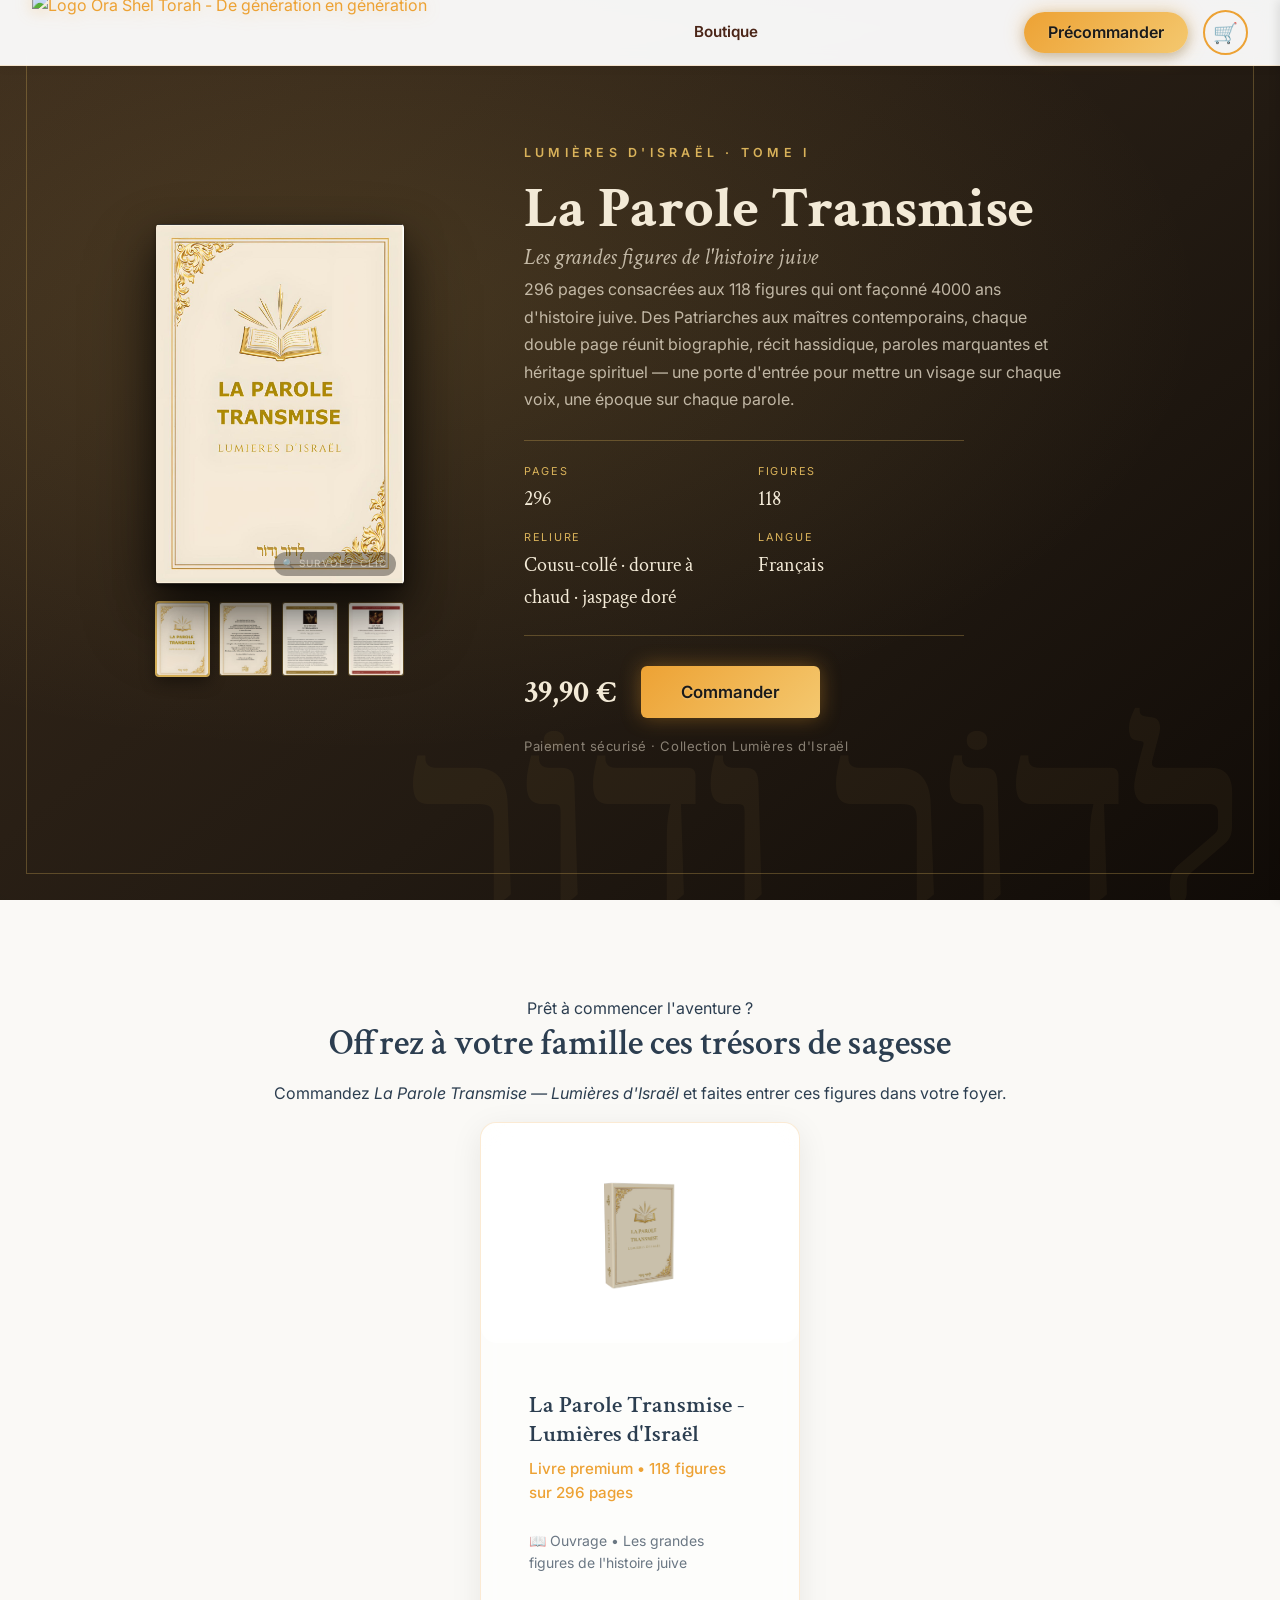
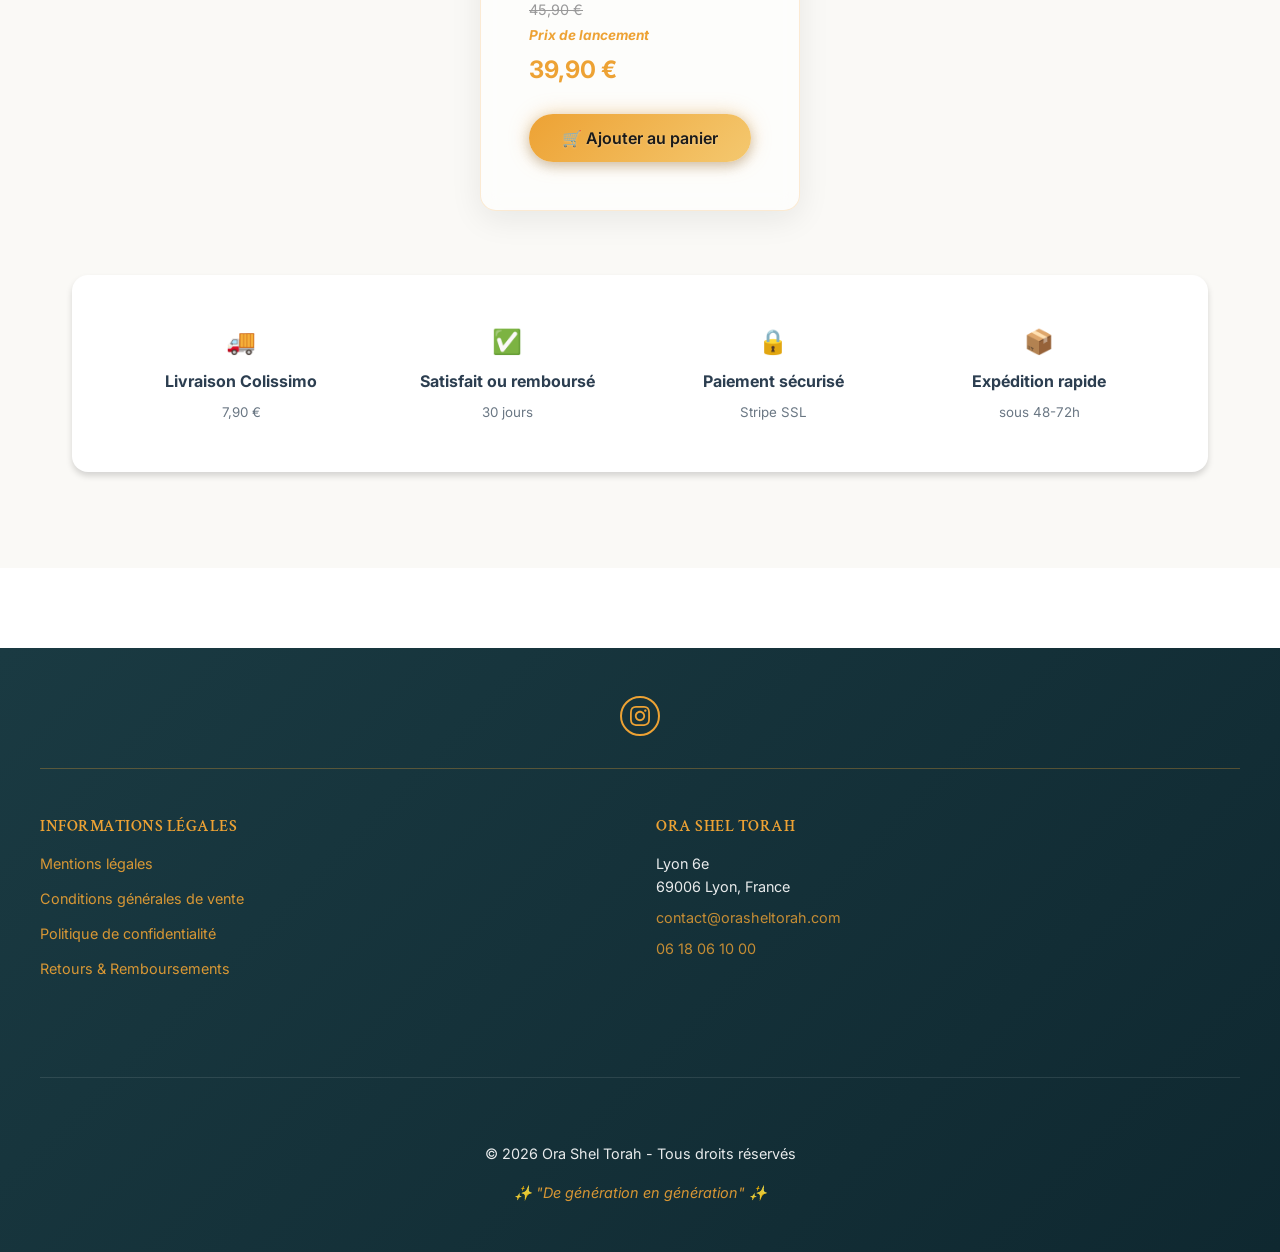
==== index.html @ b4c001bf "PT: suppression pages secondaires (faq/a-propos/glossaire) + deps Co-authored-by: Cursor <cursoragen" ====
<!-- NOUVEAU WORKFLOW PARFAIT ! 3 nov 2025!fincommit -->
<!DOCTYPE html>
<html lang="fr">
<head>
    <meta charset="UTF-8">
    <meta name="viewport" content="width=device-width, initial-scale=1.0">
    <title>Ora Shel Torah - Jeux éducatifs juifs | De génération en génération</title>
    <meta name="description" content="Jeux éducatifs juifs pour transmettre la Torah en famille avec joie. Jérusalem du Ciel, Minhag ou Halakha, La Parole Transmise - Lumières d'Israël. Certifiés halakhiquement. Précommandez.">

    <!-- Open Graph / Facebook -->
    <meta property="og:type" content="website">
    <meta property="og:url" content="https://paroletransmise.netlify.app/">
    <meta property="og:title" content="La Parole Transmise — La Torah Vivante">
    <meta property="og:description" content="118 Sages. 3 000 ans d'histoire. La chaîne qui ne s'est jamais brisée. 118 biographies illustrées des Patriarches aux Maîtres contemporains. Par Michaël Lumbroso — Collection Lumières d'Israël.">
    <meta property="og:image" content="https://paroletransmise.netlify.app/images/og-parole-transmise.png">
    <meta property="og:image:width" content="1200">
    <meta property="og:image:height" content="630">
    <meta property="og:site_name" content="Ora Shel Torah — Lumières d'Israël">
    <meta property="og:locale" content="fr_FR">

    <!-- Twitter -->
    <meta name="twitter:card" content="summary_large_image">
    <meta name="twitter:title" content="La Parole Transmise — La Torah Vivante">
    <meta name="twitter:description" content="118 Sages. 3 000 ans d'histoire. La chaîne qui ne s'est jamais brisée. Par Michaël Lumbroso — Lumières d'Israël.">
    <meta name="twitter:image" content="https://paroletransmise.netlify.app/images/og-parole-transmise.png">

    
    <link rel="canonical" href="https://orasheltorah.fr/">
    <meta name="google-site-verification" content="IBzdz8Su935Z6s_fI-JxuqDtIeRXjZQRDtUREqYiLr4" />
    
    <!-- Favicon -->
    <link rel="icon" type="image/png" href="images/logo/favicon.png">
    
    <!-- Google Fonts -->
    <link rel="preconnect" href="https://fonts.googleapis.com">
    <link rel="preconnect" href="https://fonts.gstatic.com" crossorigin>
    <link href="https://fonts.googleapis.com/css2?family=Crimson+Text:ital,wght@0,400;0,600;0,700;1,400&family=Inter:wght@300;400;500;600;700&family=Noto+Sans+Hebrew:wght@400;500;600;700&display=swap" rel="stylesheet">
    <link href="https://fonts.googleapis.com/css2?family=Cinzel:wght@600;700&family=Cormorant+Garamond:ital,wght@0,400;0,500;0,600;1,400;1,500&display=swap" rel="stylesheet">
    
    <!-- CSS -->
    <link rel="stylesheet" href="css/main.css?v=20260313">
    <link rel="stylesheet" href="css/animations.css">
    <link rel="stylesheet" href="css/responsive.css?v=20260313">
    <link rel="stylesheet" href="css/gabarit.css">
    <script src="//ajax.googleapis.com/ajax/libs/jquery/2.2.4/jquery.min.js"></script>
    <script src="//unpkg.com/leaflet/dist/leaflet.js"></script>
    <link rel="stylesheet" type="text/css" href="//unpkg.com/leaflet/dist/leaflet.css" />
    <script type="text/javascript" src="//widget.mondialrelay.com/parcelshop-picker/jquery.plugin.mondialrelay.parcelshoppicker.min.js"></script>
    
    <!-- CSS pour produits en préparation -->
    <style>
    /* === PRODUITS EN PRÉPARATION === */

    /* Overlay grisé */
    .coming-soon {
      position: relative;
    }

    .coming-soon::before {
      content: '';
      position: absolute;
      inset: 0;
      background: rgba(0, 0, 0, 0.35);
      z-index: 5;
      border-radius: inherit;
      pointer-events: none;
    }

    /* Badge "Printemps 2026" */
    .coming-soon-badge {
      position: absolute;
      top: 50%;
      left: 50%;
      transform: translate(-50%, -50%) rotate(-12deg);
      background: linear-gradient(135deg, #eda234 0%, #d4881a 100%);
      color: #1a1a1a;
      padding: 12px 28px;
      border-radius: 8px;
      font-family: 'Crimson Text', serif;
      font-size: 1.1rem;
      font-weight: bold;
      text-transform: uppercase;
      letter-spacing: 2px;
      z-index: 10;
      box-shadow: 0 4px 20px rgba(237, 162, 52, 0.5);
      white-space: nowrap;
    }

    /* Badge "Disponible" (optionnel) */
    .available-badge {
      position: absolute;
      top: 15px;
      right: 15px;
      background: #72a691;
      color: white;
      padding: 6px 14px;
      border-radius: 20px;
      font-size: 0.8rem;
      font-weight: 600;
      z-index: 10;
    }

    /* Bandeau section */
    .coming-soon-banner {
      background: linear-gradient(135deg, #4d727b 0%, #3a5660 100%);
      color: white;
      text-align: center;
      padding: 14px 20px;
      font-size: 1rem;
      display: flex;
      align-items: center;
      justify-content: center;
      gap: 12px;
      border-radius: 8px 8px 0 0;
    }

    /* Bouton "Me prévenir" - ACTIF */
    .btn-notify {
      background: linear-gradient(135deg, #72a691 0%, #5a8a75 100%);
      color: white;
      border: none;
      padding: 14px 28px;
      border-radius: 8px;
      font-weight: 600;
      cursor: pointer;
      font-size: 1rem;
      text-decoration: none;
      display: inline-flex;
      align-items: center;
      justify-content: center;
      gap: 10px;
      transition: transform 0.25s, box-shadow 0.25s;
      opacity: 1;
      pointer-events: auto;
      width: 100%;
    }

    .btn-notify:hover {
      transform: translateY(-3px);
      box-shadow: 0 8px 25px rgba(114, 166, 145, 0.45);
      color: white;
      text-decoration: none;
    }
    
    /* Bannière confirmation dans formulaire */
    .notify-confirm-banner {
      background: linear-gradient(135deg, rgba(237, 162, 52, 0.15) 0%, rgba(212, 136, 26, 0.15) 100%);
      border: 1px solid #eda234;
      border-radius: 10px;
      padding: 14px 18px;
      margin-bottom: 20px;
      display: none;
      align-items: center;
      justify-content: center;
      gap: 10px;
      animation: slideDown 0.4s ease-out;
    }

    .notify-confirm-banner .confirm-icon {
      font-size: 1.3rem;
    }

    .notify-confirm-banner strong {
      color: #d4881a;
      font-weight: 700;
    }

    @keyframes slideDown {
      from {
        opacity: 0;
        transform: translateY(-15px);
      }
      to {
        opacity: 1;
        transform: translateY(0);
      }
    }

    /* Bouton désactivé */
    .btn-disabled, button.disabled {
      pointer-events: none;
      opacity: 0.4;
      cursor: not-allowed;
    }

    /* Header modale */
    .modal-coming-soon-header {
      background: linear-gradient(135deg, #eda234 0%, #d4881a 100%);
      color: #1a1a1a;
      text-align: center;
      padding: 12px 20px;
      font-weight: 600;
      position: sticky;
      top: 0;
      z-index: 100;
      border-radius: 12px 12px 0 0;
    }

    /* Masquer section */
    .hidden-section {
      display: none !important;
    }
    </style>
    
    <!-- Schema.org - Organization -->
    <script type="application/ld+json">
    {
      "@context": "https://schema.org",
      "@type": "Organization",
      "name": "Ora Shel Torah",
      "description": "Jeux éducatifs juifs pour transmettre la Torah en famille",
      "url": "https://orasheltorah.fr",
      "logo": "https://orasheltorah.fr/images/logo/logo_large_gold.png",
      "foundingDate": "2024",
      "founder": {
        "@type": "Person",
        "name": "Michael Lumbroso"
      },
      "contactPoint": {
        "@type": "ContactPoint",
        "contactType": "Service Client",
        "email": "contact@orasheltorah.com",
        "telephone": "+33618061000"
      },
      "sameAs": [
        "https://instagram.com/orasheltorah",
        "https://facebook.com/orasheltorah",
        "https://linkedin.com/company/orasheltorah"
      ]
    }
    </script>
    
    <!-- Schema.org - Products -->
    <script type="application/ld+json">
    {
      "@context": "https://schema.org",
      "@type": "ItemList",
      "itemListElement": [
        {
          "@type": "Product",
          "position": 1,
          "name": "Jérusalem du Ciel",
          "description": "Jeu éducatif familial pour découvrir 3000 ans d'histoire juive à travers 850 cartes et 6 périodes historiques",
          "image": "https://orasheltorah.fr/images/produits/jdc-box-3d.jpg",
          "brand": {
            "@type": "Brand",
            "name": "Ora Shel Torah"
          },
          "offers": {
            "@type": "Offer",
            "price": "39.90",
            "priceCurrency": "EUR",
            "availability": "https://schema.org/PreOrder",
            "url": "https://orasheltorah.fr/#hero-bis-jdc"
          },
          "aggregateRating": {
            "@type": "AggregateRating",
            "ratingValue": "4.8",
            "reviewCount": "127"
          }
        },
        {
          "@type": "Product",
          "position": 2,
          "name": "Minhag ou Halakha",
          "description": "Jeu de débat et réflexion pour distinguer les lois juives des coutumes, avec 330 cartes sourcées",
          "image": "https://orasheltorah.fr/images/produits/moh_box_3d.png",
          "brand": {
            "@type": "Brand",
            "name": "Ora Shel Torah"
          },
          "offers": {
            "@type": "Offer",
            "price": "19.90",
            "priceCurrency": "EUR",
            "availability": "https://schema.org/PreOrder",
            "url": "https://orasheltorah.fr/#hero-bis-moh"
          }
        },
      ]
    }
    </script>
    
    <!-- ======================================== 
         SCHEMA MARKUP JSON-LD POUR SEO
         ======================================== -->
    <script type="application/ld+json">
    {
      "@context": "https://schema.org",
      "@graph": [
        {
          "@type": "Organization",
          "@id": "https://orasheltorah.fr/#organization",
          "name": "Ora Shel Torah",
          "url": "https://orasheltorah.fr",
          "logo": {
            "@type": "ImageObject",
            "url": "https://orasheltorah.fr/images/logo.png",
            "width": 400,
            "height": 400
          },
          "description": "Créateur de jeux éducatifs juifs pour transmettre la Torah en famille",
          "address": {
            "@type": "PostalAddress",
            "addressCountry": "FR"
          },
          "sameAs": [
            "https://www.instagram.com/orasheltorah",
            "https://www.facebook.com/orasheltorah"
          ]
        },
        {
          "@type": "WebSite",
          "@id": "https://orasheltorah.fr/#website",
          "url": "https://orasheltorah.fr",
          "name": "Ora Shel Torah - Jeux éducatifs juifs",
          "publisher": {
            "@id": "https://orasheltorah.fr/#organization"
          },
          "inLanguage": "fr-FR"
        },
        {
          "@type": "Product",
          "@id": "https://orasheltorah.fr/#product-jdc",
          "name": "Jérusalem du Ciel",
          "description": "Un jeu collaboratif qui retrace 3000 ans d'histoire juive à travers les âges",
          "brand": {
            "@type": "Brand",
            "name": "Ora Shel Torah"
          },
          "image": "https://orasheltorah.fr/images/jeux/jdc-box.png",
          "offers": {
            "@type": "Offer",
            "price": "89.90",
            "priceCurrency": "EUR",
            "availability": "https://schema.org/PreOrder",
            "url": "https://orasheltorah.fr/#jeux",
            "priceValidUntil": "2026-12-31"
          },
          "aggregateRating": {
            "@type": "AggregateRating",
            "ratingValue": "5",
            "reviewCount": "12"
          }
        },
        {
          "@type": "Product",
          "@id": "https://orasheltorah.fr/#product-moh",
          "name": "Minhag ou Halakha",
          "description": "Un jeu pour distinguer les lois religieuses des coutumes juives",
          "brand": {
            "@type": "Brand",
            "name": "Ora Shel Torah"
          },
          "image": "https://orasheltorah.fr/images/jeux/moh-box.png",
          "offers": {
            "@type": "Offer",
            "price": "24.90",
            "priceCurrency": "EUR",
            "availability": "https://schema.org/PreOrder",
            "url": "https://orasheltorah.fr/#jeux",
            "priceValidUntil": "2026-12-31"
          }
        },
        {
          "@type": "BreadcrumbList",
          "@id": "https://orasheltorah.fr/#breadcrumb",
          "itemListElement": [
            {
              "@type": "ListItem",
              "position": 1,
              "name": "Accueil",
              "item": "https://orasheltorah.fr"
            },
            {
              "@type": "ListItem",
              "position": 2,
              "name": "Nos Jeux",
              "item": "https://orasheltorah.fr/#jeux"
            },
            {
              "@type": "ListItem",
              "position": 3,
              "name": "Boutique",
              "item": "https://orasheltorah.fr/#cta-final"
            }
          ]
        }
      ]
    }
    </script>
    
</head>
<body>

    <!-- Bandeau supérieur (apparaît au scroll) -->
    <div class="top-bar" id="top-bar">
        <div class="top-bar-content">
            <div class="top-bar-left">
                <span class="top-bar-tagline">✨ De génération en génération</span>
            </div>
            <div class="top-bar-right">
                <span class="top-bar-item">📍 Lyon, France</span>
                <span class="top-bar-separator">|</span>
                <a href="tel:+33618061000" class="top-bar-link">06 18 06 10 00</a>
            </div>
        </div>
    </div>

    <!-- Header principal -->
    <header id="main-header" class="site-header">
        <div class="header-container">
            
            <!-- Logo (s'agrandit au scroll) -->
            <div class="header-logo-wrapper">
                <a href="#lumieres-israel" data-scroll-to="lumieres-israel" class="logo-link">
                    <img src="images/logo/logo_large_gold.png" 
                         alt="Logo Ora Shel Torah - De génération en génération" 
                         class="header-logo">
                </a>
            </div>

            <!-- Navigation -->
            <nav class="header-nav">
                <a href="#boutique" data-scroll-to="boutique">Boutique</a>
            </nav>

            <!-- Actions du header (Précommander + Panier) -->
            <div class="header-actions">
                <a href="#boutique" class="btn-precommander" data-scroll-to="boutique">
                Précommander
                </a>
                
                <button class="cart-icon" aria-label="Voir le panier">
                    🛒
                    <span class="cart-count">0</span>
            </button>
            </div>

            <!-- Menu burger mobile -->
            <button class="burger-menu" id="burger-menu" aria-label="Ouvrir le menu de navigation">
                <span></span>
                <span></span>
                <span></span>
            </button>
            
        </div>
    </header>

    <!-- Menu mobile navigation -->
    <nav class="mobile-nav" id="mobile-nav">
        <a href="#boutique" data-scroll-to="boutique">Boutique</a>
        <a href="#boutique" class="btn-precommander-mobile" data-scroll-to="boutique">Commander</a>
    </nav>

    <!-- HERO BIS - La Parole Transmise - Lumières d'Israël (gabarit) -->
    <section id="lumieres-israel" class="gabarit gabarit-pt">
      <div class="gabarit-bg"></div>
      <div class="gabarit-watermark">לְדוֹר וָדוֹר</div>
      <div class="gabarit-inner">
        <div class="gabarit-visuel">
          <div class="cover-stage">
            <img class="gabarit-cover" src="images/gabarit/pt_recto.jpg" alt="La Parole Transmise — Lumières d'Israël (couverture recto)">
            <div class="loupe"></div>
            <span class="zoom-hint">🔍 Survol / clic</span>
          </div>
          <div class="thumbs">
            <button type="button" class="thumb active" data-src="images/gabarit/pt_recto.jpg"><img src="images/gabarit/pt_recto.jpg" alt="Recto"></button>
            <button type="button" class="thumb" data-src="images/gabarit/pt_verso.jpg"><img src="images/gabarit/pt_verso.jpg" alt="Verso"></button>
            <button type="button" class="thumb" data-src="images/gabarit/pt_p_avraham.jpg"><img src="images/gabarit/pt_p_avraham.jpg" alt="Page intérieure — Avraham Avinou"></button>
            <button type="button" class="thumb" data-src="images/gabarit/pt_p_moche.jpg"><img src="images/gabarit/pt_p_moche.jpg" alt="Page intérieure — Moché Rabbénou"></button>
          </div>
        </div>
        <div class="gabarit-editorial">
          <p class="collection-label">Lumières d'Israël · Tome I</p>
          <h2 class="gabarit-title">La Parole Transmise</h2>
          <p class="gabarit-subtitle">Les grandes figures de l'histoire juive</p>
          <p class="desc">296 pages consacrées aux 118 figures qui ont façonné 4000 ans d'histoire juive. Des Patriarches aux maîtres contemporains, chaque double page réunit biographie, récit hassidique, paroles marquantes et héritage spirituel — une porte d'entrée pour mettre un visage sur chaque voix, une époque sur chaque parole.</p>
          <dl class="specs">
            <div><dt>Pages</dt><dd>296</dd></div>
            <div><dt>Figures</dt><dd>118</dd></div>
            <div><dt>Reliure</dt><dd>Cousu-collé · dorure à chaud · jaspage doré</dd></div>
            <div><dt>Langue</dt><dd>Français</dd></div>
          </dl>
          <div class="cta-row">
            <span class="prix">39,90 €</span>
            <button type="button" class="btn-commander" data-action="store">Commander</button>
          </div>
          <p class="reassurance">Paiement sécurisé · Collection Lumières d'Israël</p>
        </div>
      </div>
    </section>
    <!-- ACTE 7: L'INVITATION (CTA Final + Boutique AVEC PRIX) -->
    <section id="boutique" class="cta-final">
        <div class="container">
            <div class="section-header center">
                <span class="eyebrow">Prêt à commencer l'aventure ?</span>
                <h2>Offrez à votre famille ces trésors de sagesse</h2>
                <p class="intro">
                    Commandez <em>La Parole Transmise — Lumières d'Israël</em> et faites entrer ces figures dans votre foyer.
                </p>
            </div>
            
            <!-- Produits avec PRIX -->
            <div class="products-grid">
                <!-- Produit 1: La Parole Transmise - Lumières d'Israël -->
                <div class="product-card" data-product-id="lumieres">
                    <div class="product-image" style="height: 220px; overflow: hidden;">
                        <img src="images/mockup_boite_serie1_recto.png"
                             alt="La Parole Transmise"
                             style="height: 220px; width: 100%; object-fit: cover; 
                                    object-position: center; display: block;">
                    </div>
                    <div class="product-info">
                        <h3>La Parole Transmise - Lumières d'Israël</h3>
                        <p class="product-tagline">Livre premium • 118 figures sur 296 pages</p>
                        
                        <div class="product-specs">
                            <span>📖 Ouvrage • Les grandes figures de l'histoire juive</span>
                        </div>
                        
                        <div class="product-price">
                            <span style="display:block; text-decoration:line-through; color:#999; font-size:0.9em; margin-bottom:4px;">45,90 €</span>
                            <span style="display:block; color:#eda234; font-size:0.85em; font-weight:700; font-style:italic; margin-bottom:4px;">Prix de lancement</span>
                            <span class="price-current">39,90 €</span>
                        </div>
                        
                        <button class="btn-add-to-cart" onclick="addToCart('lumieres', 'La Parole Transmise - Lumières d\'Israël', 39.90, 'images/mockup_boite_serie1_recto.png')">
                            🛒 Ajouter au panier
                        </button>
                    </div>
                </div>
            </div>
                
            <!-- Garanties & Confiance -->
            <div class="trust-signals">
                <div class="trust-item">
                    <span class="icon">🚚</span>
                    <strong>Livraison Colissimo</strong>
                    <small>7,90 €</small>
                </div>
                <div class="trust-item">
                    <span class="icon">✅</span>
                    <strong>Satisfait ou remboursé</strong>
                    <small>30 jours</small>
                </div>
                <div class="trust-item">
                    <span class="icon">🔒</span>
                    <strong>Paiement sécurisé</strong>
                    <small>Stripe SSL</small>
                </div>
                <div class="trust-item">
                    <span class="icon">📦</span>
                    <strong>Expédition rapide</strong>
                    <small>sous 48-72h</small>
                </div>
            </div>
        </div>
    </section>

    <!-- Panier Panel -->
    <div id="cart-panel" class="cart-panel">
        <div class="cart-header">
            <h3>Mon panier</h3>
            <button onclick="toggleCart()">&times;</button>
        </div>
        <div id="cart-items" class="cart-items">
            <!-- Items ajoutés dynamiquement via JS -->
        </div>
        <div class="cart-footer">
            <div class="cart-total">
                <span>Total:</span>
                <span id="cart-total">0,00 €</span>
        </div>
        
            <div class="cart-footer-buttons">
                <button class="btn-continue-shopping" onclick="continueShoppingFromCart()">
                    ← Continuer mes achats
                </button>
                <button class="btn-checkout" onclick="proceedToCheckout()">
                    Commander →
                </button>
            </div>
        </div>
    </div>

    <!-- Modal de Checkout -->
    <div id="checkout-modal" class="checkout-modal">
        <div class="checkout-content">
            <button class="close-modal" onclick="closeCheckout()">&times;</button>
            
            <h2>Récapitulatif de votre commande</h2>
            
            <div class="checkout-items" id="checkout-items">
                <!-- Items du panier -->
            </div>
            
            <div class="checkout-summary">
                <div class="summary-line">
                <span>Sous-total:</span>
                    <span id="subtotal">0,00 €</span>
            </div>
                <div class="summary-line">
                    <span>Frais de port : à partir de 4,90 € (choix à l'étape suivante)</span>
            </div>
                <div class="summary-line total">
                <span>Total TTC:</span>
                    <span id="total">0,00 €</span>
            </div>
        </div>
        
            <form id="checkout-form">
                <h3>Informations de livraison</h3>
                
                <input type="text" name="name" id="customer-name" placeholder="Nom complet *" autocomplete="name" required>
                <input type="email" name="email" id="customer-email" placeholder="Email *" autocomplete="email" required>
                <input type="tel" name="phone" id="customer-phone" placeholder="Téléphone *" autocomplete="tel" required>
                <input type="text" name="address" id="customer-address" placeholder="Adresse *" autocomplete="street-address" required>
                <input type="text" name="city" id="customer-city" placeholder="Ville *" autocomplete="address-level2" required>
                <input type="text" name="postal" id="customer-zip" placeholder="Code postal *" autocomplete="postal-code" required>
                <select name="country" id="customer-country" autocomplete="country" required>
                    <option value="">Pays *</option>
                    <option value="FR">France</option>
                    <option value="BE">Belgique</option>
                    <option value="CH">Suisse</option>
                    <option value="LU">Luxembourg</option>
                </select>
                <div style="margin: 16px 0; display:flex; gap:12px;">
                  <label style="flex:1; cursor:pointer;">
                    <input type="radio" name="shipping-method" value="colissimo" checked>
                    📦 Colissimo Domicile — 7,90 €
                  </label>
                  <label style="flex:1; cursor:pointer;">
                    <input type="radio" name="shipping-method" value="mondial-relay">
                    📍 Mondial Relay — 4,90 €
                  </label>
                  <label style="flex:1; cursor:pointer; display:flex; 
align-items:center; gap:6px;">
                    <input type="radio" name="shipping-method" value="collect">
                    🏪 Click & Collect — Gratuit
                  </label>
                </div>

                <div id="collect-store-selector" style="display:none; 
margin-top:10px; width:100%;">
                  <select id="pickup-store" name="pickup_store"
                    style="width:100%; padding:10px; border:1px solid #ddd; 
                    border-radius:8px; font-size:14px; background:#fff;">
                    <option value="">Choisir une boutique...</option>
                    <option value="blush-lyon">
                      Blush Général Store — 7 Rue de Sèze, 69006 Lyon
                    </option>
                  </select>
                </div>
                <div id="mr-widget-container" style="display:none; margin-top:20px;">
                  <p style="font-weight:600; margin-bottom:10px;">
                    📍 Choisissez votre point relais :
                  </p>
                  <div id="Zone_Widget"></div>
                  <button type="button" id="confirm-relay-btn" 
                    style="display:none; margin-top:12px; background:#eda234; 
                    color:#0f1419; border:none; padding:12px 24px; 
                    border-radius:8px; font-weight:700; cursor:pointer; width:100%">
                    ✅ Confirmer ce point relais
                  </button>
                </div>
                <input type="hidden" id="SelectedRelay">
                
                <textarea name="notes" placeholder="Notes de commande (optionnel)" rows="3"></textarea>
                
                <div class="checkout-actions">
                    <button type="button" onclick="closeCheckout()" class="btn-back">
                        ← Retour au panier
            </button>
                    <button type="submit" class="btn-pay">
                        Payer par carte →
            </button>
        </div>
            </form>
        </div>
    </div>

    <!-- Footer -->
    <footer id="main-footer">
        <div class="footer-content">
            <!-- Instagram en haut, centré -->
            <div class="footer-social">
                <a href="https://www.instagram.com/orasheltorah/" target="_blank" rel="noopener" aria-label="Suivez-nous sur Instagram">
                    <svg width="24" height="24" fill="currentColor" viewBox="0 0 24 24">
                        <path d="M12 2.163c3.204 0 3.584.012 4.85.07 3.252.148 4.771 1.691 4.919 4.919.058 1.265.069 1.645.069 4.849 0 3.205-.012 3.584-.069 4.849-.149 3.225-1.664 4.771-4.919 4.919-1.266.058-1.644.07-4.85.07-3.204 0-3.584-.012-4.849-.07-3.26-.149-4.771-1.699-4.919-4.92-.058-1.265-.07-1.644-.07-4.849 0-3.204.013-3.583.07-4.849.149-3.227 1.664-4.771 4.919-4.919 1.266-.057 1.645-.069 4.849-.069zm0-2.163c-3.259 0-3.667.014-4.947.072-4.358.2-6.78 2.618-6.98 6.98-.059 1.281-.073 1.689-.073 4.948 0 3.259.014 3.668.072 4.948.2 4.358 2.618 6.78 6.98 6.98 1.281.058 1.689.072 4.948.072 3.259 0 3.668-.014 4.948-.072 4.354-.2 6.782-2.618 6.979-6.98.059-1.28.073-1.689.073-4.948 0-3.259-.014-3.667-.072-4.947-.196-4.354-2.617-6.78-6.979-6.98-1.281-.059-1.69-.073-4.949-.073zm0 5.838c-3.403 0-6.162 2.759-6.162 6.162s2.759 6.163 6.162 6.163 6.162-2.759 6.162-6.163c0-3.403-2.759-6.162-6.162-6.162zm0 10.162c-2.209 0-4-1.79-4-4 0-2.209 1.791-4 4-4s4 1.791 4 4c0 2.21-1.791 4-4 4zm6.406-11.845c-.796 0-1.441.645-1.441 1.44s.645 1.44 1.441 1.44c.795 0 1.439-.645 1.439-1.44s-.644-1.44-1.439-1.44z"/>
                    </svg>
                </a>
            </div>

            <!-- Colonnes du footer -->
            <div class="footer-columns">
                <!-- Colonne 2 : Informations Légales -->
                <div class="footer-column">
                    <h3>Informations Légales</h3>
                    <nav>
                        <a href="legal/mentions-legales.html">Mentions légales</a>
                        <a href="legal/cgv.html">Conditions générales de vente</a>
                        <a href="legal/politique-confidentialite.html">Politique de confidentialité</a>
                        <a href="legal/retours-remboursements.html">Retours & Remboursements</a>
                    </nav>
                </div>

                <!-- Colonne 3 : Ora Shel Torah (coordonnées) -->
                <div class="footer-column footer-contact">
                    <h3>Ora Shel Torah</h3>
                    <p>Lyon 6e<br>69006 Lyon, France</p>
                    <p><a href="mailto:contact@orasheltorah.com">contact@orasheltorah.com</a></p>
                    <p><a href="tel:+33618061000">06 18 06 10 00</a></p>
                </div>
            </div>

            <!-- Copyright -->
            <div class="footer-bottom">
                <p>© <span id="copyright-year">2025</span> Ora Shel Torah - Tous droits réservés</p>
                <p class="footer-tagline">✨ "De génération en génération" ✨</p>
            </div>
        </div>
    </footer>

    <!-- Script pour année dynamique -->


    <!-- Bouton retour en haut -->
    <button id="scroll-to-top" class="scroll-to-top" aria-label="Retour en haut">
        ↑
    </button>
    <!-- SDK Stripe - DOIT être chargé AVANT le script panier -->
    <script src="https://js.stripe.com/v3/"></script>

    <!-- JavaScript -->
    <script src="js/main.js?v=20260313"></script>
    <script src="js/animations.js?v=20260313"></script>

    <!-- Code Panier Minimal -->
    <script src="js/cart-stripe.js?v=20260313" defer></script>
    <script src="js/interactions.js?v=20260313" defer></script>
    <script defer src="js/gabarit.js"></script>
</body>
</html>
---- css/main.css ----
/* =====================================================
   SOLUTION SCROLLBAR MODALE - POSITION 1 DU FICHIER
   CSS uniquement, indépendant du JavaScript
   ===================================================== */

/* Par défaut : afficher scrollbar normale */
html {
    overflow-y: scroll;
}

/* ==========================================
   MODALE - GESTION DU SCROLL
   Bloquer UNIQUEMENT body/html, pas .genesis-modal-content
   ========================================== */

/* Quand modale active : bloquer SEULEMENT body et html */
body:has(.genesis-modal-overlay.active),
html:has(.genesis-modal-overlay.active) {
    overflow: hidden !important;
    height: 100vh !important;
    position: fixed !important;
    width: 100% !important;
    top: 0 !important;
    left: 0 !important;
    -ms-overflow-style: none !important;
    scrollbar-width: none !important;
}

body:has(.genesis-modal-overlay.active)::-webkit-scrollbar,
html:has(.genesis-modal-overlay.active)::-webkit-scrollbar {
    display: none !important;
    width: 0 !important;
}

/* Fallback avec classe .no-scroll */
body.no-scroll,
html.no-scroll {
    overflow: hidden !important;
    position: fixed !important;
    width: 100% !important;
    height: 100vh !important;
    top: 0 !important;
    left: 0 !important;
    -ms-overflow-style: none !important;
    scrollbar-width: none !important;
}

body.no-scroll::-webkit-scrollbar,
html.no-scroll::-webkit-scrollbar {
    display: none !important;
    width: 0 !important;
}

/* ========================================
   UNIFORMISATION BOUTIQUE - CARTES
   ======================================== */
/* Cards produits: hauteur minimale uniforme */
.product-card {
  display: flex;
  flex-direction: column;
  min-height: 500px; /* Ajuster selon le contenu si besoin */
}

/* ========================================
   OVERRIDES FINAUX - IMAGES PRODUITS CARTES
   Forcer conteneur fixe et image uniforme
   ======================================== */
.products-grid .product-card .product-image {
  width: 100%;
  aspect-ratio: 1 / 1;
  display: flex;
  align-items: center;
  justify-content: center;
  background: rgba(255, 255, 255, 0.6);
  backdrop-filter: blur(10px);
  padding: 0;
  overflow: hidden;
  border-radius: 16px;
}

.products-grid .product-card .product-image img {
  width: 100%;
  height: 100%;
  object-fit: contain;
  object-position: center;
  background: transparent;
  transform: none;
}

/* ========================================
   ORA SHEL TORAH - STYLES PRINCIPAUX
   ======================================== */

/* Variables CSS */
:root {
  /* Couleurs primaires */
  --color-dark-bg: #0d1f26;        /* Noir-bleuté (fonds sombres) */
  --color-gold: #eda234;           /* Or (accents, CTA) */
  --color-gold-light: #f4c86f;     /* Or clair (hover) */
  
  /* Couleurs secondaires */
  --color-white: #ffffff;
  --color-off-white: #faf9f6;      /* Blanc cassé (fonds clairs) */
  --color-text-dark: #2c3e50;      /* Texte sur fond clair */
  --color-text-light: #ecf0f1;     /* Texte sur fond sombre */
  
  /* Couleurs des jeux (auras) */
  --color-jdc: #eda234;            /* Jerusalem: or */
  --color-moh: #3498db;            /* Minhag: bleu */
  --color-poz: #2ecc71;            /* Pozta: vert */
  
  /* Système */
  --color-success: #27ae60;
  --color-warning: #f39c12;
  --color-error: #e74c3c;
  
  /* Typographie */
  --font-heading: 'Crimson Text', Georgia, serif;
  --font-body: 'Inter', -apple-system, BlinkMacSystemFont, 'Segoe UI', sans-serif;
  
  /* Tailles */
  --text-xs: 0.75rem;    /* 12px */
  --text-sm: 0.875rem;   /* 14px */
  --text-base: 1rem;     /* 16px */
  --text-lg: 1.125rem;   /* 18px */
  --text-xl: 1.25rem;    /* 20px */
  --text-2xl: 1.5rem;    /* 24px */
  --text-3xl: 1.875rem;  /* 30px */
  --text-4xl: 2.25rem;   /* 36px */
  --text-5xl: 3rem;      /* 48px */
  --text-6xl: 3.75rem;   /* 60px */
  
  /* Poids */
  --font-light: 300;
  --font-normal: 400;
  --font-medium: 500;
  --font-semibold: 600;
  --font-bold: 700;
  
  /* Espacements */
  --space-xs: 0.25rem;   /* 4px */
  --space-sm: 0.5rem;    /* 8px */
  --space-md: 1rem;      /* 16px */
  --space-lg: 1.5rem;    /* 24px */
  --space-xl: 2rem;      /* 32px */
  --space-2xl: 3rem;     /* 48px */
  --space-3xl: 4rem;     /* 64px */
  --space-4xl: 6rem;     /* 96px */
  
  /* Container */
  --container-max-width: 1200px;
  --container-padding: 2rem;
  
  /* Ombres */
  --shadow-sm: 0 2px 4px rgba(0,0,0,0.1);
  --shadow-md: 0 4px 6px rgba(0,0,0,0.15);
  --shadow-lg: 0 10px 25px rgba(0,0,0,0.2);
  --shadow-gold: 0 0 20px rgba(237,162,52,0.3);
  
  /* Transitions */
  --transition-fast: 150ms ease;
  --transition-base: 300ms ease;
  --transition-slow: 500ms ease;
  
  /* Border radius */
  --radius-sm: 4px;
  --radius-md: 8px;
  --radius-lg: 16px;
  --radius-full: 9999px;
}

/* Reset & Base */
* {
  margin: 0;
  padding: 0;
  box-sizing: border-box;
}

/* Scroll Snap global - Effet doux de proximité */
html {
  scroll-behavior: smooth;
  scroll-snap-type: y proximity; /* Snap doux basé sur la proximité */
  scroll-padding-top: 105px; /* Compenser le header fixe (65px + 40px top-bar) */
}

body {
  font-family: var(--font-body);
  font-size: var(--text-base);
  line-height: 1.6;
  color: var(--color-text-dark);
  overflow-x: hidden;
  scroll-snap-type: y proximity; /* Snap doux basé sur la proximité */
  background: #ffffff;
}

/* Chaque section principale devient un point d'accrochage doux */
section {
  scroll-snap-align: center; /* Centre la section à l'écran */
  /* Pas de scroll-snap-stop pour permettre le scroll libre */
}

/* Hero principal doit occuper 100vh pour le snap - DESKTOP */
#acte-1 {
  height: 100vh;
  min-height: 100vh;
  scroll-snap-align: center; /* Centre le hero à l'écran */
  position: relative;
  background: linear-gradient(135deg, #0f1419 0%, #1a2332 100%);
  display: flex;
  align-items: center;
  justify-content: center;
}

/* ACTE 2 - DESKTOP : 100vh avec contenu centré verticalement */
#acte-2 {
  height: 100vh;
  min-height: 100vh;
  scroll-snap-align: center; /* Centre les sections à l'écran */
  display: flex;
  align-items: center;
  position: relative;
}

/* Les autres sections aussi */
#acte-3,
#acte-4,
#acte-7,
#hero-bis-jdc,
#hero-bis-moh,
#hero-bis-poz {
  min-height: 100vh;
  scroll-snap-align: center; /* Centre les sections à l'écran */
  display: flex;
  align-items: center;
  justify-content: center;
  position: relative;
}

/* ACTE 6: NOS INSPIRATIONS - Fond bleu nuit */
#acte-6 {
  min-height: 100vh;
  scroll-snap-align: center;
  display: flex;
  align-items: center;
  position: relative;
  background: #040b16 !important;
  color: #FFFFFF;
  padding: 80px 20px;
}

/* Titres en doré */
#acte-6 h2,
#acte-6 h3,
#acte-6 .inspirations-section h3 {
  color: #DAA520 !important; /* Doré */
}

/* Texte principal en blanc */
#acte-6 p,
#acte-6 .inspirations-section p {
  color: #FFFFFF !important;
}

/* Article conteneur avec effet verre */
#acte-6 .inspirations-section {
  background: rgba(255, 255, 255, 0.03) !important;
  border: 1px solid rgba(255, 255, 255, 0.1) !important;
  backdrop-filter: blur(10px);
}

/* Cartes d'inspiration avec effet verre */
#acte-6 .inspiration-card {
  background: rgba(255, 255, 255, 0.05) !important;
  border: 1px solid rgba(255, 255, 255, 0.1) !important;
  backdrop-filter: blur(10px);
  transition: all 0.3s ease;
}

/* Hover effect sur les cartes */
#acte-6 .inspiration-card:hover {
  background: rgba(255, 255, 255, 0.08) !important;
  border-color: rgba(218, 165, 32, 0.3) !important;
  transform: translateY(-5px);
  box-shadow: 0 8px 24px rgba(0, 0, 0, 0.3);
}

/* Titres des cartes en doré */
#acte-6 .inspiration-card h4 {
  color: #DAA520 !important;
}

/* Texte des cartes en blanc */
#acte-6 .inspiration-card p {
  color: #FFFFFF !important;
}

/* Override des couleurs inline pour le texte */
#acte-6 .inspiration-card p[style*="color: #666"],
#acte-6 .inspiration-card p[style*="color: #444"],
#acte-6 .inspiration-card p[style*="color: #333"],
#acte-6 .inspiration-card p[style*="color: #D0D0D0"],
#acte-6 .inspiration-card p[style*="color: #E8E8E8"] {
  color: #FFFFFF !important;
}

/* Bordures dorées sur les cartes */
#acte-6 .inspiration-card {
  border-left: 3px solid #DAA520 !important; /* Accent doré */
}

/* Boutons adaptés - garder le style doré */
#acte-6 a[style*="background: #eda234"],
#acte-6 a[style*="background: #2c3e50"] {
  background: #DAA520 !important;
  color: #040b16 !important;
  border: 1px solid #DAA520 !important;
}

#acte-6 a:hover {
  background: #FFD700 !important;
  border-color: #FFD700 !important;
  transform: translateY(-2px);
  box-shadow: 0 4px 12px rgba(218, 165, 32, 0.4);
}

/* Bouton Spotify - Style premium vert (défini dans section BOUTONS PREMIUM) */

h1, h2, h3, h4, h5, h6 {
  font-family: var(--font-heading);
  font-weight: var(--font-semibold);
  line-height: 1.2;
  margin-bottom: 1rem;
}

h1 { font-size: var(--text-5xl); }
h2 { font-size: var(--text-4xl); }
h3 { font-size: var(--text-3xl); }
h4 { font-size: var(--text-2xl); }

p {
  margin-bottom: 1rem;
}

a {
  color: var(--color-gold);
  text-decoration: none;
  transition: color var(--transition-fast);
}

a:hover {
  color: var(--color-gold-light);
}

img {
  max-width: 100%;
  height: auto;
}

/* Container */
.container {
  max-width: var(--container-max-width);
  margin: 0 auto;
  padding: 0 var(--container-padding);
}

/* Header avec logo dynamique */
/* Top Bar - Bandeau supérieur */
.top-bar {
  position: fixed;
  top: -50px; /* Caché par défaut */
  left: 0;
  right: 0;
  z-index: 1001;
  background: #1a1f2e; /* Bleu nuit très sombre */
  border-bottom: 2px solid var(--color-gold);
  transition: top 0.4s ease;
  height: 40px;
}

.top-bar.visible {
  top: 0; /* Apparaît au scroll */
}

.top-bar-content {
  max-width: 1400px;
  margin: 0 auto;
  padding: 0 2rem;
  height: 100%;
  display: flex;
  justify-content: space-between;
  align-items: center;
  font-size: 0.875rem;
  color: #ffffff; /* Texte blanc sur fond foncé */
}

.top-bar-left,
.top-bar-right {
  display: flex;
  align-items: center;
  gap: 1rem;
}

.top-bar-tagline {
  color: var(--color-gold);
  font-weight: 600;
}

.top-bar-item {
  color: rgba(255, 255, 255, 0.8); /* Blanc semi-transparent */
}

.top-bar-separator {
  color: rgba(255, 255, 255, 0.4); /* Blanc très transparent */
}

.top-bar-link {
  color: #ffffff; /* Blanc */
  text-decoration: none;
  transition: color 0.3s ease;
}

.top-bar-link:hover {
  color: var(--color-gold);
}

/* Header Principal */
.site-header {
  position: fixed;
  top: 0;
  left: 0;
  right: 0;
  z-index: 1000;
  background: rgba(255, 255, 255, 0.95); /* Blanc pur */
  backdrop-filter: blur(10px);
  transition: all 0.4s cubic-bezier(0.4, 0, 0.2, 1);
  border-bottom: 1px solid rgba(237, 162, 52, 0.2);
  box-shadow: 0 2px 10px rgba(0, 0, 0, 0.05);
}

/* Quand la top-bar est visible, décaler le header */
.site-header.with-topbar {
  top: 40px;
}

.header-container {
  max-width: 1400px;
  margin: 0 auto;
  padding: 0 2rem;
  display: flex;
  align-items: center;
  justify-content: space-between;
  transition: all 0.4s cubic-bezier(0.4, 0, 0.2, 1);
  height: 65px; /* Plus compact */
}

/* Au scroll, le header grandit */
.site-header.expanded .header-container {
  height: 80px; /* Plus compact au scroll */
}

.site-header.expanded .header-logo {
  height: 80px; /* Logo plus grand et visible */
  max-height: 80px;
}

.site-header.expanded .header-subtitle {
  opacity: 1;
  transform: translateY(0);
}

/* Logo wrapper */
.header-logo-wrapper {
  display: flex;
  flex-direction: column;
  align-items: center;
}

.logo-link {
  display: flex;
  flex-direction: column;
  align-items: center;
  text-decoration: none;
  transition: all 0.3s ease;
}

.logo-link:hover {
  transform: translateY(-2px);
}

.header-logo {
  height: 80px; /* Logo plus grand et visible */
  width: auto;
  max-height: 80px;
  transition: all 0.4s cubic-bezier(0.4, 0, 0.2, 1);
  filter: drop-shadow(0 2px 8px rgba(237, 162, 52, 0.3));
}

.header-subtitle {
  font-size: 0.75rem;
  font-weight: 600;
  color: var(--color-gold);
  letter-spacing: 0.5px;
  text-transform: uppercase;
  margin-top: 0.25rem;
  opacity: 1; /* VISIBLE dès le début */
  transform: translateY(0);
  transition: all 0.4s cubic-bezier(0.4, 0, 0.2, 1);
}

/* Navigation */
.header-nav {
  display: flex;
  gap: 2rem;
  align-items: center;
}

.header-nav a {
  color: #4a2517;
  text-decoration: none;
  font-weight: 600;
  font-size: 0.95rem;
  transition: all 0.3s ease;
  position: relative;
}

.header-nav a::after {
  content: '';
  position: absolute;
  bottom: -5px;
  left: 0;
  width: 0;
  height: 2px;
  background: var(--color-gold);
  transition: width 0.3s ease;
}

.header-nav a:hover {
  color: var(--color-gold);
}

.header-nav a:hover::after {
  width: 100%;
}

/* Actions du header (Précommander + Panier) */
.header-actions {
  display: flex;
  align-items: center;
  gap: 15px;
}

/* Bouton Précommander */
/* .btn-precommander - Style premium (défini dans section BOUTONS PREMIUM) */

/* Icône du panier */
.cart-icon {
  background: transparent;
  border: 2px solid #eda234;
  border-radius: 50%;
  width: 45px;
  height: 45px;
  font-size: 18px;
  cursor: pointer;
  position: relative;
  transition: all 0.3s ease;
  display: flex;
  align-items: center;
  justify-content: center;
}

.cart-icon:hover {
  background: #eda234;
  transform: scale(1.1);
}

.cart-count {
  position: absolute;
  top: -8px;
  right: -8px;
  background: #eda234;
  color: white;
  border-radius: 50%;
  width: 22px;
  height: 22px;
  font-size: 12px;
  font-weight: bold;
  display: flex;
  align-items: center;
  justify-content: center;
}

/* Masquer le compteur quand il est à 0 */
.cart-count:empty,
.cart-count:not(.show) {
  display: none;
}

/* Menu burger mobile */
.burger-menu {
  display: none;
  flex-direction: column;
  gap: 5px;
  background: transparent;
  border: none;
  cursor: pointer;
  padding: 0.5rem;
}

.burger-menu span {
  width: 25px;
  height: 3px;
  background: #4a2517;
  border-radius: 2px;
  transition: all 0.3s ease;
  display: block;
}

/* Animation burger en X */
.burger-menu.active span:nth-child(1) {
  transform: rotate(45deg) translate(5px, 5px);
}

.burger-menu.active span:nth-child(2) {
  opacity: 0;
}

.burger-menu.active span:nth-child(3) {
  transform: rotate(-45deg) translate(7px, -6px);
}

/* Menu mobile navigation */
.mobile-nav {
  display: none; /* Caché par défaut (desktop) */
  position: fixed;
  top: 55px; /* Hauteur du header sur mobile */
  left: 0;
  width: 100%;
  background: #0f1419;
  z-index: 999;
  padding: 2rem 0;
  box-shadow: 0 4px 12px rgba(0, 0, 0, 0.3);
  max-height: calc(100vh - 55px);
  overflow-y: auto;
}

.mobile-nav.active {
  display: block;
}

.mobile-nav a {
  display: block;
  padding: 1rem 2rem;
  color: white;
  text-decoration: none;
  font-size: 1.1rem;
  font-weight: 500;
  transition: all 0.3s ease;
  border-bottom: 1px solid rgba(255, 255, 255, 0.1);
}

.mobile-nav a:hover {
  background: rgba(237, 162, 52, 0.1);
  color: #eda234;
  padding-left: 2.5rem;
}

.mobile-nav .btn-precommander-mobile {
  background: #eda234;
  color: #1a1a1a;
  font-weight: 700;
  margin: 1rem 2rem;
  border-radius: 50px;
  text-align: center;
  border: none;
}

.mobile-nav .btn-precommander-mobile:hover {
  background: #d89020;
  color: #1a1a1a;
  padding-left: 2rem;
}

/* Responsive Mobile */
@media (max-width: 768px) {
  /* Désactiver le scroll snap sur mobile */
  html, body, section {
    scroll-snap-type: none !important;
    scroll-snap-align: none !important;
  }
  
  section {
    min-height: auto;
  }

  .top-bar {
    display: none; /* Masquer la top-bar sur mobile */
  }

  .header-container {
    height: 55px;
    padding: 0 1rem;
  }

  .site-header.expanded .header-container {
    height: 65px;
  }

  .header-logo {
    height: 50px; /* Logo mobile plus grand */
    max-height: 50px;
  }

  .site-header.expanded .header-logo {
    height: 50px; /* Logo mobile plus grand */
    max-height: 50px;
  }

  .header-nav {
    display: none; /* Utiliser burger menu */
  }

  .header-actions {
    display: none; /* Afficher dans le menu burger */
  }

  .burger-menu {
    display: flex;
  }

  /* Ajuster la section about sur mobile */
  .about-section {
    min-height: auto;
    padding: 4rem 1.5rem;
  }

  .story-container-scroll {
    padding: 1.5rem;
  }

  /* Panier mobile - pleine largeur */
  #cart-panel {
    max-width: 100% !important;
  }

  /* Modal checkout mobile */
  .checkout-content {
    width: 95% !important;
    padding: 15px !important;
  }

  /* Hero slider mobile - style Asmodee */
  .slide-brand-name {
    top: 80px;
    font-size: 0.75rem;
  }
  
  .slide-supertitle {
    top: 105px;
    font-size: 0.9rem;
  }
  
  .slide-mantra {
    top: 135px;
    font-size: clamp(0.9rem, 2vw, 1.2rem);
    padding: 0 15px;
  }
  
  .slide-content {
    left: 50px !important;
    right: 50px !important;
    max-width: calc(100% - 100px) !important;
  }
  
  .slide-main-value {
    font-size: clamp(2.5rem, 10vw, 4rem);
  }
}

.cart-icon {
  position: relative;
  color: var(--color-white);
  font-size: var(--text-xl);
  transition: all var(--transition-fast);
}

.cart-icon:hover {
  color: var(--color-gold);
}

.cart-count {
  position: absolute;
  top: -8px;
  right: -8px;
  background: var(--color-gold);
  color: var(--color-dark-bg);
  border-radius: 50%;
  width: 20px;
  height: 20px;
  display: flex;
  align-items: center;
  justify-content: center;
  font-size: var(--text-xs);
  font-weight: var(--font-bold);
  display: none;
}

.cart-count.show {
  display: flex;
}

/* ACTE 1: Hero Slider Moderne (Style Asmodee) */
/* Desktop : 100vh pour prendre toute la hauteur avec contenu centré */
@media (min-width: 769px) {
  .hero-slider {
    height: 100vh;
    min-height: 100vh;
  }
  
  #acte-1 {
    height: 100vh;
    min-height: 100vh;
    display: flex;
    align-items: center;
    justify-content: center;
  }
  
  /* Centrer verticalement le contenu du slider */
  .slider-container {
    display: flex;
    align-items: center;
    justify-content: center;
  }
}

/* Mobile : hauteur adaptative (gérée par responsive.css) */
@media (max-width: 768px) {
  .hero-slider {
    height: auto;
    min-height: 100vh;
  }
  
  #acte-1 {
    height: auto;
    min-height: 100vh;
    display: block;
  }
}

.hero-slider {
  position: relative;
  width: 100%;
  overflow: hidden;
  background: linear-gradient(135deg, #0f1419 0%, #1a2332 100%);
}

.slider-container {
  position: relative;
  width: 100%;
  height: 100%;
}

.slide {
  position: absolute;
  top: 0;
  left: 0;
  width: 100%;
  height: 100%;
  opacity: 0;
  transition: opacity 1s ease-in-out;
  z-index: 1;
}

.slide.active {
  opacity: 1;
  z-index: 2;
}

.slide img {
  width: 100%;
  height: 100%;
  object-fit: cover;
  object-position: center;
}

.slide-overlay {
  position: absolute !important;
  top: 0 !important;
  left: 0 !important;
  right: 0 !important;
  bottom: 0 !important;
  background: linear-gradient(
    to right,
    rgba(0, 0, 0, 0.4) 0%,
    rgba(0, 0, 0, 0.1) 50%,
    rgba(0, 0, 0, 0.2) 100%
  ) !important;
  z-index: 1 !important;
}

.slide-content {
  position: absolute !important;
  left: 120px !important;
  top: 55% !important;
  transform: translateY(-50%) !important;
  width: auto !important;
  max-width: 700px !important;
  text-align: left !important;
  display: flex !important;
  flex-direction: column !important;
  gap: 1.5rem !important;
  padding-left: 0 !important;
  color: white;
  z-index: 3;
  box-sizing: border-box;
}

.slide-brand-name,
.slide-supertitle,
.slide-mantra {
  position: absolute !important;
  left: 0 !important;
  right: 0 !important;
  margin: 0 auto !important;
  text-align: center !important;
  width: 100% !important;
  z-index: 20 !important;
}

.slide-brand-name {
  top: 80px !important;
  font-family: 'Inter', sans-serif !important;
  font-size: clamp(0.85rem, 2vw, 1.2rem) !important;
  font-weight: 700 !important;
  color: #ffffff !important;
  text-shadow: 2px 2px 8px rgba(0, 0, 0, 0.9), 1px 1px 4px rgba(0, 0, 0, 0.7) !important;
  animation: fadeInDown 0.8s ease-out;
  letter-spacing: 2px !important;
}

.slide-supertitle {
  top: 115px !important;
  font-family: 'Inter', sans-serif !important;
  font-size: clamp(1rem, 2.5vw, 1.5rem) !important;
  font-weight: 900 !important;
  text-transform: uppercase !important;
  letter-spacing: 5px !important;
  color: #eda234 !important;
  text-shadow: 3px 3px 10px rgba(0, 0, 0, 0.9), 1px 1px 5px rgba(0, 0, 0, 0.7) !important;
  animation: fadeInDown 0.8s ease-out;
}

.slide-mantra {
  top: 148px !important;
  font-family: 'Crimson Text', serif !important;
  font-size: clamp(1rem, 2vw, 1.4rem) !important;
  font-style: italic !important;
  font-weight: 400 !important;
  color: rgba(255, 255, 255, 0.95) !important;
  text-shadow: 2px 2px 10px rgba(0, 0, 0, 0.9), 1px 1px 5px rgba(0, 0, 0, 0.7) !important;
  max-width: 700px !important;
  margin: 0 auto !important;
  padding: 0 20px !important;
}

.slide-main-value {
  font-family: 'Inter', sans-serif !important;
  font-size: clamp(4rem, 12vw, 9rem) !important;
  font-weight: 900 !important;
  color: #ffffff !important;
  line-height: 0.95 !important;
  text-shadow: 2px 2px 8px rgba(0, 0, 0, 0.6) !important;
  max-width: 800px !important;
  letter-spacing: -2px !important;
  margin: 0 !important;
  padding: 0 !important;
}

.slide-description {
  font-family: 'Inter', sans-serif !important;
  font-size: clamp(1rem, 2vw, 1.3rem) !important;
  font-weight: 400 !important;
  color: rgba(255, 255, 255, 0.95) !important;
  line-height: 1.6 !important;
  max-width: 550px !important;
  text-shadow: 3px 3px 12px rgba(0, 0, 0, 0.9), 1px 1px 6px rgba(0, 0, 0, 0.7) !important;
  text-align: left !important;
  margin: 0 !important;
  padding: 0 !important;
}

.slide-counter {
  display: none !important; /* Compteur supprimé */
}

/* Navigation */
.slider-nav {
  position: absolute;
  top: 50%;
  transform: translateY(-50%);
  background: rgba(255, 255, 255, 0.2);
  border: 2px solid rgba(255, 255, 255, 0.5);
  width: 50px;
  height: 50px;
  border-radius: 50%;
  display: flex;
  align-items: center;
  justify-content: center;
  cursor: pointer;
  z-index: 10;
  transition: all 0.3s ease;
  backdrop-filter: blur(5px);
}

.slider-nav:hover {
  background: rgba(255, 255, 255, 0.3);
  border-color: white;
}

.slider-nav.prev {
  left: 30px;
}

.slider-nav.next {
  right: 30px;
}

.slider-nav svg {
  width: 20px;
  height: 20px;
  fill: white;
}

/* === AJUSTEMENTS LAPTOPS 13-15" === */
@media (min-width: 1280px) and (max-width: 1920px) {
  
  /* Hero Slider - Descriptions */
  .hero-slider .slide-description {
    font-size: 1.1rem !important;
    line-height: 1.6 !important;
  }
  
  /* Hero Slider - Nom de marque */
  .hero-slider .slide-brand-name {
    font-size: 1rem !important;
  }
  
  /* Hero Slider - Super-titres */
  .hero-slider .slide-supertitle {
    font-size: 1.2rem !important;
  }
  
  /* Hero Slider - Mantras */
  .hero-slider .slide-mantra {
    font-size: 1.2rem !important;
  }
}

/* Laptops plus petits (13" = 1366x768) */
@media (min-width: 1280px) and (max-width: 1440px) {
  
  .hero-slider .slide-description {
    font-size: 1rem !important;
  }
  
  .hero-slider .slide-brand-name {
    font-size: 0.9rem !important;
  }
  
  .hero-slider .slide-supertitle {
    font-size: 1.1rem !important;
  }
  
  .hero-slider .slide-mantra {
    font-size: 1.1rem !important;
  }
}

/* Dots */
.slider-dots {
  position: absolute;
  bottom: 40px;
  left: 50%;
  transform: translateX(-50%);
  display: flex;
  gap: 12px;
  z-index: 10;
}

.dot {
  width: 12px;
  height: 12px;
  border-radius: 50%;
  background: rgba(255, 255, 255, 0.4);
  border: 2px solid rgba(255, 255, 255, 0.6);
  cursor: pointer;
  transition: all 0.3s ease;
  padding: 0;
}

.dot.active {
  background: #ffffff;
  width: 40px;
  border-radius: 6px;
}

/* Médaillon créateur sur hero principal */
.creator-badge {
  position: absolute;
  bottom: 40px; /* Descendu de 100px à 40px */
  right: 4%;
  z-index: 20;
  animation: fadeIn 1.5s ease-out 2s both;
}

@keyframes fadeIn {
  from {
    opacity: 0;
    transform: translateY(20px);
  }
  to {
    opacity: 1;
    transform: translateY(0);
  }
}

.creator-link {
  display: flex;
  align-items: center;
  gap: 1rem;
  text-decoration: none;
  background: rgba(255, 255, 255, 0.95);
  padding: 0.75rem 1.5rem 0.75rem 0.75rem;
  border-radius: 50px;
  backdrop-filter: blur(10px);
  box-shadow: 0 4px 20px rgba(0, 0, 0, 0.15);
  transition: all 0.3s ease;
  border: 2px solid rgba(237, 162, 52, 0.3);
}

.creator-link:hover {
  transform: translateY(-4px);
  box-shadow: 0 8px 30px rgba(237, 162, 52, 0.4);
  border-color: var(--color-gold);
}

.creator-photo-circle {
  width: 70px;
  height: 70px;
  border-radius: 50%;
  overflow: hidden;
  border: 3px solid var(--color-gold);
  flex-shrink: 0;
  background: #ffffff;
}

.creator-photo-circle img {
  width: 100%;
  height: 100%;
  object-fit: cover;
  object-position: center;
  filter: grayscale(0%);
  transition: filter 0.3s ease;
}

.creator-link:hover .creator-photo-circle img {
  filter: grayscale(0%) brightness(1.05);
}

.creator-label {
  display: flex;
  flex-direction: column;
  gap: 0.25rem;
}

.creator-name {
  font-size: 1rem;
  font-weight: 700;
  color: #1a1a1a;
  line-height: 1.2;
}

.creator-role {
  font-size: 0.75rem;
  font-weight: 500;
  color: var(--color-gold);
  text-transform: uppercase;
  letter-spacing: 0.5px;
}

/* Responsive Mobile */
@media (max-width: 768px) {
  .slider-nav {
    width: 40px;
    height: 40px;
  }

  .slider-nav.prev {
    left: 15px;
  }

  .slider-nav.next {
    right: 15px;
  }

  .creator-badge {
    bottom: 100px; /* Juste au-dessus des dots sur mobile */
    right: 50%;
    transform: translateX(50%);
  }

  .creator-link {
    padding: 0.5rem 1rem 0.5rem 0.5rem;
    gap: 0.75rem;
  }

  .creator-photo-circle {
    width: 50px;
    height: 50px;
    border: 2px solid var(--color-gold);
  }

  .creator-name {
    font-size: 0.875rem;
  }

  .creator-role {
    font-size: 0.65rem;
  }

}

/* ========================================
   ACTE 4: Section Jeux Showcase - Style Asmodee épuré
   ======================================== */

/* Section Jeux Showcase - Style Asmodee épuré */
.jeux-showcase {
  padding: 6rem 2rem;
  background-image: url('../images/hero3tresors.png');
  background-size: cover;
  background-position: center;
  background-attachment: fixed; /* Effet parallaxe optionnel */
  position: relative;
  overflow: hidden;
}

/* Overlay subtil pour améliorer la lisibilité du texte */
.jeux-showcase::before {
  content: '';
  position: absolute;
  top: 0;
  left: 0;
  right: 0;
  bottom: 0;
  background: rgba(253, 248, 240, 0.85); /* Beige transparent */
  z-index: 1;
}

/* S'assurer que le contenu est au-dessus de l'overlay */
.jeux-showcase > * {
  position: relative;
  z-index: 2;
}

.showcase-container {
  max-width: 1400px;
  margin: 0 auto;
  position: relative;
  overflow: visible;
}

/* Header */
.showcase-header {
  text-align: center;
  margin-bottom: 4rem;
}

.jeux-showcase .section-title {
  font-size: 2.2rem !important; /* Taille spécifique Acte 3 - écrase toutes les autres règles */
  color: #eda234; /* Couleur dorée */
  margin-bottom: 25px;
  font-weight: 600;
  line-height: 1.2;
}

/* ===== TABLETTE - GRILLE 2×2 (768-1200px) ===== */
@media (min-width: 769px) and (max-width: 1200px) {
  .showcase-window {
    position: relative;
    width: 100%;
    max-width: 1400px;
    margin: 0 auto;
    min-height: auto;
    padding: 0 2rem;
    box-sizing: border-box;
  }

  .slider-container {
    width: 100%;
    height: 100%;
    overflow: visible;
    position: relative;
  }

  .slider-track {
    display: grid;
    grid-template-columns: repeat(3, 1fr);
    grid-template-rows: 1fr;
    gap: 2rem;
    width: 100%;
    height: 100%;
    transform: none !important;
    transition: none !important;
  }

  /* Slides des jeux - Tablette : grille 3 colonnes (3 jeux) */
  .jeu-slide {
    width: 100%;
    flex: none;
    display: flex;
    flex-direction: column;
    align-items: center;
    text-align: center;
    gap: 1.5rem;
    padding: 2rem;
    box-sizing: border-box;
    background: white;
    border-radius: 16px;
    box-shadow: 0 4px 20px rgba(0, 0, 0, 0.1);
    transition: transform 0.3s ease, box-shadow 0.3s ease;
    opacity: 1 !important;
    position: relative !important;
  }

  .jeu-slide:hover {
    transform: translateY(-8px);
    box-shadow: 0 8px 30px rgba(237, 162, 52, 0.2);
  }

  /* Masquer les flèches et dots sur TABLETTE */
  .slider-arrow,
  .showcase-dots {
    display: none !important;
  }

  /* Ajuster le layout des jeux sur tablette */
  .jeu-visual {
    flex: 0 0 auto;
    width: 100%;
    display: flex;
    align-items: center;
    justify-content: center;
  }

  .jeu-frame {
    width: 100%;
    max-width: 100%;
    aspect-ratio: 1 / 1;
  }

  .jeu-frame img {
    width: 100% !important;
    height: 280px !important;
    object-fit: contain !important;
    display: block !important;
    max-height: 280px !important;
  }

  .jeu-info {
    flex: 1;
    width: 100%;
    display: flex;
    flex-direction: column;
    align-items: center;
    text-align: center;
    gap: 1rem;
  }

  .jeu-title {
    font-size: 1.8rem;
    margin-bottom: 0.5rem;
    height: 70px;
    display: flex;
    align-items: center;
    justify-content: center;
    text-align: center;
    line-height: 1.2;
  }

  .jeu-tagline {
    font-size: 1rem;
    line-height: 1.6;
    margin-bottom: 1rem;
    min-height: 60px;
    display: flex;
    align-items: flex-start;
    justify-content: center;
    text-align: center;
  }

  .btn-discover {
    margin-top: auto;
    width: auto;
  }
}

/* ===== DESKTOP - AFFICHAGE HORIZONTAL STATIQUE (4 jeux côte à côte) ===== */
@media (min-width: 1201px) {
  .showcase-window {
    position: relative;
    width: 100%;
    max-width: 1400px;
    margin: 0 auto;
    min-height: auto;
    padding: 0 2rem;
    box-sizing: border-box;
  }

  .slider-container {
    width: 100%;
    height: 100%;
    overflow: visible;
    position: relative;
  }

  .slider-track {
    display: flex;
    width: 100%; /* 100% pour affichage statique */
    height: 100%;
    gap: 2rem;
    transform: none !important; /* Pas de transformation sur desktop */
    transition: none !important;
  }

  /* Slides des jeux - Desktop : affichage horizontal statique (3 cartes) */
  .jeu-slide {
    width: calc(33.333% - 1.33rem); /* 3 cartes avec gap */
    flex: 1;
    flex-shrink: 0;
    display: flex;
    flex-direction: column;
    align-items: center;
    text-align: center;
    gap: 10px;
    padding: 20px 15px;
    box-sizing: border-box;
    background: white;
    border-radius: 16px;
    box-shadow: 0 4px 20px rgba(0, 0, 0, 0.1);
    transition: transform 0.3s ease, box-shadow 0.3s ease;
    opacity: 1 !important; /* Tous visibles sur desktop */
    position: relative !important; /* Pas d'absolute sur desktop */
    max-height: 450px;
  }

  .jeu-slide:hover {
    transform: translateY(-8px);
    box-shadow: 0 8px 30px rgba(237, 162, 52, 0.2);
  }

  /* Masquer les flèches et dots sur DESKTOP */
  .slider-arrow,
  .showcase-dots {
    display: none !important;
  }

  /* Ajuster le layout des jeux sur desktop */
  .jeu-visual {
    flex: 0 0 auto;
    width: 100%;
    display: flex;
    align-items: center;
    justify-content: center;
    margin-bottom: 5px;
  }

  .jeu-frame {
    width: 100%;
    max-width: 100%;
    aspect-ratio: 1 / 1;
  }

  .jeu-frame img {
    width: 100% !important;
    height: 280px !important;
    object-fit: contain !important;
    display: block !important;
    max-height: 280px !important;
  }

  .jeu-info {
    flex: 1 !important;
    width: 100% !important;
    display: flex !important;
    flex-direction: column !important;
    align-items: center !important;
    text-align: center !important;
    gap: 8px !important;
    opacity: 1 !important;
    visibility: visible !important;
  }

  .jeu-title {
    font-size: 1.1rem !important;
    margin-bottom: 5px !important;
    height: auto !important;
    min-height: auto !important;
    display: block !important;
    text-align: center !important;
    line-height: 1.2 !important;
    opacity: 1 !important;
    visibility: visible !important;
    font-weight: 600 !important;
    color: #333 !important;
  }

  .jeu-tagline {
    font-size: 0.85rem !important;
    line-height: 1.4 !important;
    margin-bottom: 8px !important;
    min-height: auto !important;
    display: block !important;
    text-align: center !important;
    opacity: 1 !important;
    visibility: visible !important;
    color: #666 !important;
  }

  .btn-discover {
    margin-top: auto !important;
    width: auto !important;
    padding: 8px 20px !important;
    font-size: 0.9rem !important;
    display: inline-block !important;
    opacity: 1 !important;
    visibility: visible !important;
  }
}

/* ===== DESKTOP - OPTIMISATION POUR VISIBILITÉ COMPLÈTE SANS SCROLL (min-width: 769px) ===== */
@media (min-width: 769px) {
  /* La section entière en colonne */
  .showcase-section,
  section#nos-jeux,
  section[class*="showcase"],
  section[class*="jeux"],
  .jeux-showcase,
  #acte-2.jeux-showcase,
  section[id*="jeux"].jeux-showcase {
    display: flex !important;
    flex-direction: column !important;
    align-items: center !important;
    padding: 30px 40px !important;
    min-height: unset !important;
    height: auto !important;
  }

  /* Le titre au-dessus, pleine largeur, centré */
  .showcase-section h2,
  section#nos-jeux h2,
  .jeux-showcase h2,
  #acte-2 h2,
  h2.section-title,
  .jeux-showcase .section-title {
    width: 100% !important;
    text-align: center !important;
    font-size: 2.2rem !important;
    margin-bottom: 25px !important;
    display: block !important;
  }

  /* Masquer le showcase-header si présent */
  .showcase-header {
    display: none !important;
  }

  /* Le conteneur des 3 cartes en row */
  .showcase-container,
  .jeux-grid,
  .jeux-container,
  .slides-container {
    display: flex !important;
    flex-direction: row !important;
    gap: 20px !important;
    width: 100% !important;
    align-items: stretch !important;
    padding: 0 !important;
  }

  /* Chaque carte */
  .jeu-slide,
  .jeu-card {
    flex: 1 !important;
    display: flex !important;
    flex-direction: column !important;
    align-items: center !important;
    padding: 20px 15px !important;
    gap: 8px !important;
    background: white !important;
    border-radius: 12px !important;
    opacity: 1 !important;
    position: relative !important;
    max-height: none !important;
  }

  /* Image compacte */
  .jeu-frame img {
    width: 100% !important;
    height: 280px !important;
    object-fit: contain !important;
    display: block !important;
    max-height: 280px !important;
  }

  /* Conteneur jeu-visual */
  .jeu-visual {
    flex: 0 0 auto !important;
    width: 100% !important;
    display: flex !important;
    align-items: center !important;
    justify-content: center !important;
    margin-bottom: 5px !important;
  }

  /* Conteneur jeu-info - FORCER LA VISIBILITÉ */
  .jeu-info {
    display: flex !important;
    flex-direction: column !important;
    align-items: center !important;
    text-align: center !important;
    gap: 8px !important;
    flex: 1 !important;
    width: 100% !important;
    opacity: 1 !important;
    visibility: visible !important;
  }

  /* Titre du jeu - VISIBLE */
  .jeu-slide h3,
  .jeu-card h3,
  .jeu-slide .jeu-title,
  .jeu-card .jeu-title,
  .jeu-info .jeu-title {
    display: block !important;
    font-size: 1.1rem !important;
    text-align: center !important;
    margin: 5px 0 !important;
    opacity: 1 !important;
    visibility: visible !important;
    height: auto !important;
    min-height: auto !important;
    font-weight: 600 !important;
    color: #333 !important;
  }

  /* Description - VISIBLE */
  .jeu-slide p,
  .jeu-card p,
  .jeu-slide .jeu-desc,
  .jeu-card .jeu-desc,
  .jeu-slide .jeu-tagline,
  .jeu-card .jeu-tagline,
  .jeu-info .jeu-tagline {
    display: block !important;
    font-size: 0.85rem !important;
    text-align: center !important;
    margin: 4px 0 !important;
    opacity: 1 !important;
    visibility: visible !important;
    line-height: 1.4 !important;
    color: #666 !important;
  }

  /* Bouton Découvrir - VISIBLE */
  .jeu-slide .btn,
  .jeu-card .btn,
  .jeu-slide a[href],
  .jeu-card a[href],
  .jeu-slide button,
  .jeu-card button,
  .jeu-slide .btn-discover,
  .jeu-card .btn-discover,
  .jeu-info .btn-discover,
  a[href*="hero-bis"],
  button[data-scroll-to] {
    display: inline-block !important;
    margin-top: auto !important;
    padding: 8px 20px !important;
    opacity: 1 !important;
    visibility: visible !important;
    font-size: 0.9rem !important;
    text-decoration: none !important;
    cursor: pointer !important;
  }

  /* Réduire la hauteur minimale du showcase-window */
  .showcase-window {
    min-height: auto !important;
    width: 100% !important;
  }

  /* Slider track - affichage horizontal */
  .slider-track {
    display: flex !important;
    flex-direction: row !important;
    gap: 20px !important;
    width: 100% !important;
  }

  /* Slider container */
  .slider-container {
    width: 100% !important;
  }
}

/* ===== MOBILE - SLIDER AVEC SWIPE ===== */
@media (max-width: 768px) {
  .showcase-window {
    position: relative;
    width: 100%;
    max-width: 100%;
    margin: 0 auto;
    min-height: 550px;
    padding: 0 50px;
    box-sizing: border-box;
    overflow: hidden;
  }

  .slider-container {
    width: 100%;
    height: 100%;
    overflow: hidden;
    position: relative;
  }

  .slider-track {
    display: flex;
    width: 100%;
    transition: transform 0.4s ease;
    will-change: transform;
  }

  /* Slides des jeux - Mobile : slider */
  .jeu-slide {
    width: 100%;
    min-width: 100%;
    flex-shrink: 0;
    display: flex;
    flex-direction: column;
    align-items: center;
    text-align: center;
    gap: 1.5rem;
    padding: 2rem 1rem;
    box-sizing: border-box;
    background: white;
    border-radius: 16px;
    box-shadow: 0 4px 20px rgba(0, 0, 0, 0.1);
  }

  /* Flèches de navigation MOBILE */
  .slider-arrow {
    display: flex !important;
    position: absolute;
    top: 50%;
    transform: translateY(-50%);
    background: rgba(237, 162, 52, 0.9);
    color: white;
    border: none;
    width: 50px;
    height: 50px;
    border-radius: 50%;
    font-size: 2rem;
    cursor: pointer;
    z-index: 10;
    transition: all 0.3s ease;
    align-items: center;
    justify-content: center;
  }

  .slider-arrow:hover {
    background: rgba(237, 162, 52, 1);
    transform: translateY(-50%) scale(1.1);
  }

  .slider-arrow.prev {
    left: 10px;
  }

  .slider-arrow.next {
    right: 10px;
  }

  /* Dots indicateurs MOBILE */
  .showcase-dots {
    display: flex !important;
    gap: 10px;
    justify-content: center;
    margin-top: 2rem;
  }

  .showcase-dots .dot {
    width: 12px;
    height: 12px;
    border-radius: 50%;
    background: rgba(237, 162, 52, 0.3);
    cursor: pointer;
    transition: all 0.3s ease;
  }

  .showcase-dots .dot.active {
    background: #eda234;
    transform: scale(1.3);
  }
}

/* Visual - Container de l'image avec cadre */
.jeu-visual {
  flex: 0 0 400px;
  display: flex;
  align-items: center;
  justify-content: center;
}

.jeu-frame {
  position: relative;
  width: 100%;
  max-width: 450px; /* Réduit de 25% (600px -> 450px) */
  aspect-ratio: 1 / 1;
  background: #ffffff;
  border-radius: 12px;
  padding: 1.5rem; /* Réduit aussi le padding */
  box-shadow: 
    0 8px 30px rgba(0, 0, 0, 0.12), /* Ombre neutre grise (pas de rose) */
    0 0 0 1px rgba(0, 0, 0, 0.05);  /* Bordure subtile */
  transition: transform 0.3s ease;
}

.jeu-frame:hover {
  transform: translateY(-8px);
  box-shadow: 
    0 12px 40px rgba(0, 0, 0, 0.18), /* Ombre plus forte au hover (neutre) */
    0 0 0 1px rgba(0, 0, 0, 0.05);
}

.jeu-frame img {
  width: 100% !important;
  height: 280px !important;
  object-fit: contain !important;
  display: block !important;
  max-height: 280px !important;
}

#acte-2 .jeu-visual {
  display: flex !important;
  align-items: center !important;
  justify-content: center !important;
  height: 280px !important;
  overflow: hidden !important;
}

#acte-2 .jeu-frame {
  display: flex !important;
  align-items: center !important;
  justify-content: center !important;
  width: 100% !important;
  height: 280px !important;
}

/* Showcase / Acte 2 - images des 3 cartes à hauteur fixe */
.showcase .product-card img,
.showcase-grid .product-card img,
#acte2 .product-card img,
#acte-2 .jeu-visual img {
  width: 100% !important;
  height: 280px !important;
  object-fit: contain !important;
  display: block !important;
}

#acte-2 .jeu-frame img {
  width: 100% !important;
  height: 280px !important;
  object-fit: cover !important;
  object-position: center center !important;
  display: block !important;
}

/* Info - Texte à droite ÉPURÉ */
.jeu-info {
  flex: 1;
  display: flex;
  flex-direction: column;
  justify-content: center;
  gap: 2rem;
}

.jeu-title {
  font-size: 3rem;
  color: #1a1a1a;
  font-weight: 700;
  margin: 0;
  line-height: 1.1;
}

.jeu-tagline {
  font-size: 1.5rem;
  color: #4a5568;
  line-height: 1.6;
  margin: 0;
  font-weight: 400;
}

/* .btn-discover - Style premium (défini dans section BOUTONS PREMIUM) */
.btn-discover {
  width: fit-content;
  display: inline-flex;
  align-items: center;
  gap: 0.5rem;
}

/* Navigation épurée */
/* Flèches de navigation - Positionnées en dehors du container */
.slider-arrow {
  position: absolute;
  top: 50%;
  transform: translateY(-50%);
  background: transparent;
  border: none;
  width: 40px;
  height: 40px;
  display: flex;
  align-items: center;
  justify-content: center;
  cursor: pointer;
  transition: all 0.3s ease;
  color: #eda234;
  z-index: 100;
}

.slider-arrow.prev {
  left: -60px;
}

.slider-arrow.next {
  right: -60px;
}

.slider-arrow:hover {
  color: #d89020;
  transform: translateY(-50%) scale(1.15);
}

.slider-arrow svg {
  width: 100%;
  height: 100%;
}

/* Dots de navigation */
.showcase-dots {
  display: flex;
  justify-content: center;
  gap: 0.75rem;
  margin-top: 2rem;
}

.showcase-dots .dot {
  width: 12px;
  height: 12px;
  border-radius: 50%;
  background: #cbd5e0;
  border: none;
  cursor: pointer;
  transition: all 0.3s ease;
  padding: 0;
}

.showcase-dots .dot.active {
  background: var(--color-gold);
  width: 40px;
  border-radius: 6px;
}

.showcase-dots .dot:hover:not(.active) {
  background: #a0aec0;
  transform: scale(1.2);
}

/* Responsive Mobile */
@media (max-width: 1024px) {
  .showcase-window {
    max-width: 90%;
    min-height: 400px;
    padding: 0 60px;
  }

  .jeu-slide {
    flex-direction: column;
    gap: 2rem;
    padding: 1rem;
  }
  
  .slider-arrow {
    width: 40px;
    height: 40px;
  }
  
  .slider-arrow.prev {
    left: -50px;
  }
  
  .slider-arrow.next {
    right: -50px;
  }

  .jeu-visual,
  .jeu-info {
    flex: none;
    width: 100%;
  }

  .jeu-frame {
    max-width: 350px; /* Réduit proportionnellement */
  }

  .jeu-title {
    font-size: 2rem;
  }

  .jeu-tagline {
    font-size: 1.125rem;
  }
}

@media (max-width: 768px) {
  .jeux-showcase {
    padding: 4rem 1rem 2rem 1rem;
    padding-bottom: 2rem !important;
    margin-bottom: 0 !important;
  }

  .jeux-showcase .section-title {
    font-size: 1.75rem;
  }

  .showcase-window {
    max-width: 100%;
    min-height: auto !important;
    height: auto !important;
    padding: 0 50px;
    margin-bottom: 0 !important;
  }
  
  .slider-arrow.prev {
    left: -40px;
  }
  
  .slider-arrow.next {
    right: -40px;
  }

  .jeu-frame {
    max-width: 280px; /* Réduit proportionnellement */
    padding: 1rem;
  }

  .jeu-title {
    font-size: 1.75rem;
  }

  .jeu-tagline {
    font-size: 1rem;
    min-height: 60px;
    display: flex;
    align-items: flex-start;
    justify-content: center;
    text-align: center;
    padding-top: 0.5rem;
  }

  .btn-discover {
    width: 100%;
  justify-content: center;
  }

  .showcase-arrow {
    width: 40px;
    height: 40px;
  }
}

/* ========================================
   SAMSUNG GALAXY FOLD 7 - Optimisations spécifiques
   ======================================== */

/* Galaxy Fold 7 fermé (écran externe étroit) */
@media (max-width: 420px) and (min-height: 800px) {
  .showcase-window {
    max-width: 100% !important;
    padding: 0 20px !important;
    margin: 0 auto !important;
  }
  
  .slider-container {
    max-width: 100% !important;
    padding: 0 !important;
    margin: 0 auto !important;
  }
  
  .jeu-slide {
    display: flex;
    flex-direction: column;
    align-items: center;
    text-align: center;
    gap: 1.5rem !important;
    padding: 1.5rem !important;
  }
  
  .jeu-visual {
    width: 100%;
    max-width: 280px;
    margin: 0 auto 20px;
    flex: none !important;
  }
  
  .jeu-frame {
    max-width: 280px !important;
  }
  
  .jeu-info {
    width: 100%;
    text-align: center;
    align-items: center;
  }
  
  .slider-arrow.prev {
    left: -30px !important;
  }
  
  .slider-arrow.next {
    right: -30px !important;
  }
}

/* Galaxy Fold 7 ouvert (écran large) */
@media (min-width: 800px) and (max-width: 1000px) {
  .showcase-window {
    max-width: 90% !important;
    margin: 0 auto !important;
    padding: 0 60px !important;
  }
  
  .slider-container {
    max-width: 100% !important;
    margin: 0 auto !important;
  }
  
  .jeu-slide {
    display: flex;
    gap: 40px !important;
    align-items: center;
    justify-content: center;
    padding: 2rem !important;
  }
  
  .jeu-visual {
    flex: 0 0 350px !important;
  }
  
  .jeu-info {
    flex: 1;
    display: flex;
    flex-direction: column;
    justify-content: center;
  }
}

.btn-primary, .btn-secondary {
  padding: var(--space-lg) var(--space-2xl);
  border-radius: var(--radius-lg);
  font-size: var(--text-lg);
  font-weight: var(--font-semibold);
  cursor: pointer;
  transition: all var(--transition-base);
  border: none;
  text-decoration: none;
  display: inline-block;
}

/* Style spécifique pour les boutons dans le hero-slider - Style premium appliqué */
.hero-slider .btn-primary,
#acte-1 .btn-primary,
.slide-content .btn-primary {
  /* Limiter la largeur */
  max-width: 350px;
  width: auto;
  display: inline-block;
  margin: 0;
  /* Style premium appliqué via .btn-primary */
}

/* Mobile - encore plus compact */
@media (max-width: 768px) {
  .hero-slider .btn-primary,
  #acte-1 .btn-primary,
  .slide-content .btn-primary {
    max-width: 300px;
    padding: 14px 30px;
    font-size: 15px;
  }
}

/* ========================================
   BOUTONS PREMIUM - STYLE UNIFIÉ
   ======================================== */

/* ===== BOUTONS PRIMAIRES - DORÉS ===== */

.btn-primary,
.btn-cta,
.btn-preorder,
.btn-precommander,
.btn-discover,
.btn-decouvrir,
.btn-commander,
.btn-order,
.btn-add-to-cart,
.btn-ajouter-panier,
.btn-checkout,
.btn-commander-maintenant,
.btn-submit,
.btn-envoyer,
.btn-subscribe,
.btn-inscrire,
.btn-amazon,
.hero-cta,
.btn-acheter,
.cta-button,
.amazon-btn,
.discover-btn,
.btn-story-cta,
.btn-cta-acte2,
.btn-read-more,
.btn-modal,
.btn-store,
#inspirations a[href*="amazon"],
#inspirations a[href*="youtube"],
#acte-6 a[href*="amazon"],
#acte-6 a[href*="youtube"],
button[type="submit"],
input[type="submit"] {
  /* Reset */
  display: inline-block;
  border: none;
  text-decoration: none;
  text-align: center;
  
  /* Apparence premium */
  position: relative;
  overflow: hidden;
  background: linear-gradient(135deg, #eda234 0%, #f4c86f 100%) !important;
  color: #1a1a1a !important;  /* Texte NOIR pour meilleur contraste */
  font-family: 'Inter', sans-serif;
  font-weight: 600;
  font-size: 1rem;
  padding: 14px 32px;
  border-radius: 50px;
  cursor: pointer;
  
  /* Glow doré permanent */
  box-shadow: 
    0 0 20px rgba(237, 162, 52, 0.4),
    0 4px 12px rgba(0, 0, 0, 0.2) !important;
  
  /* Transition fluide */
  transition: box-shadow 0.4s ease, background 0.4s ease !important;
  
  /* Animation de pulse subtile */
  animation: pulse-glow 3s ease-in-out infinite;
  
  /* Text-shadow adapté pour texte foncé */
  text-shadow: 0 1px 2px rgba(255, 255, 255, 0.3);
}

/* Animation de pulse du glow */
@keyframes pulse-glow {
  0%, 100% { 
    box-shadow: 
      0 0 20px rgba(237, 162, 52, 0.4),
      0 4px 12px rgba(0, 0, 0, 0.2);
  }
  50% { 
    box-shadow: 
      0 0 30px rgba(237, 162, 52, 0.6),
      0 4px 12px rgba(0, 0, 0, 0.2);
  }
}

/* Hover - Intensification glow UNIQUEMENT (pas de mouvement) */
.btn-primary:hover,
.btn-cta:hover,
.btn-preorder:hover,
.btn-precommander:hover,
.btn-discover:hover,
.btn-decouvrir:hover,
.btn-commander:hover,
.btn-order:hover,
.btn-add-to-cart:hover,
.btn-ajouter-panier:hover,
.btn-checkout:hover,
.btn-commander-maintenant:hover,
.btn-submit:hover,
.btn-envoyer:hover,
.btn-subscribe:hover,
.btn-inscrire:hover,
.btn-amazon:hover,
.hero-cta:hover,
.btn-acheter:hover,
.cta-button:hover,
.amazon-btn:hover,
.discover-btn:hover,
.btn-story-cta:hover,
.btn-cta-acte2:hover,
.btn-read-more:hover,
.btn-modal:hover,
.btn-store:hover,
#inspirations a[href*="amazon"]:hover,
#inspirations a[href*="youtube"]:hover,
#acte-6 a[href*="amazon"]:hover,
#acte-6 a[href*="youtube"]:hover,
button[type="submit"]:hover,
input[type="submit"]:hover {
  /* PAS de transform - juste le glow */
  color: #1a1a1a !important;
  
  /* Glow intense */
  box-shadow: 
    0 0 35px rgba(237, 162, 52, 0.7),
    0 6px 20px rgba(0, 0, 0, 0.3) !important;
  
  /* Gradient inversé pour effet de brillance */
  background: linear-gradient(135deg, #f4c86f 0%, #eda234 100%) !important;
  
  /* Stopper l'animation de pulse */
  animation: none !important;
}

/* Active (clic) - feedback minimal */
.btn-primary:active,
.btn-cta:active,
.btn-preorder:active,
.btn-commander:active,
.btn-add-to-cart:active,
.cta-button:active,
.amazon-btn:active,
.discover-btn:active,
.btn-modal:active,
.btn-store:active,
#inspirations a[href*="amazon"]:active,
#inspirations a[href*="youtube"]:active,
#acte-6 a[href*="amazon"]:active,
#acte-6 a[href*="youtube"]:active,
button[type="submit"]:active,
input[type="submit"]:active {
  color: #1a1a1a !important;
  box-shadow: 
    0 0 25px rgba(237, 162, 52, 0.6),
    0 4px 15px rgba(0, 0, 0, 0.3) !important;
  transition: box-shadow 0.1s ease;
}

/* ===== BOUTON SPOTIFY - STYLE PREMIUM VERT ===== */

.btn-spotify,
a.btn-spotify,
a[href*="open.spotify.com"] {
  /* Reset et structure */
  display: inline-block !important;
  border: none !important;
  text-decoration: none !important;
  text-align: center !important;
  position: relative !important;
  overflow: hidden !important;
  
  /* Gradient vert Spotify */
  background: linear-gradient(135deg, #1DB954 0%, #1ed760 100%) !important;
  color: #ffffff !important;
  
  /* Typographie */
  font-family: 'Inter', sans-serif !important;
  font-weight: 600 !important;
  font-size: 0.95rem !important;        /* Taille réduite */
  
  /* Dimensions réduites */
  padding: 12px 24px !important;        /* Plus petit que les autres */
  min-width: auto !important;           /* Pas de largeur minimale */
  max-width: 220px !important;          /* Largeur maximale limitée */
  
  /* Forme */
  border-radius: 50px !important;
  
  /* Glow vert permanent */
  box-shadow: 
    0 0 20px rgba(29, 185, 84, 0.4),
    0 4px 12px rgba(0, 0, 0, 0.2) !important;
  
  /* Transitions */
  transition: box-shadow 0.4s ease, background 0.4s ease !important;
  
  /* Animation pulse verte */
  animation: pulse-glow-green 3s ease-in-out infinite !important;
  
  /* Ombre texte */
  text-shadow: 0 2px 4px rgba(0, 0, 0, 0.3) !important;
  
  cursor: pointer !important;
}

/* Icône SVG Spotify dans le bouton */
.btn-spotify svg,
a[href*="open.spotify.com"] svg {
  width: 18px !important;           /* Réduire l'icône aussi */
  height: 18px !important;
  margin-right: 6px !important;
  vertical-align: middle !important;
}

/* Animation pulse verte */
@keyframes pulse-glow-green {
  0%, 100% { 
    box-shadow: 
      0 0 20px rgba(29, 185, 84, 0.4),
      0 4px 12px rgba(0, 0, 0, 0.2);
  }
  50% { 
    box-shadow: 
      0 0 30px rgba(29, 185, 84, 0.6),
      0 4px 12px rgba(0, 0, 0, 0.2);
  }
}

/* Hover - Glow vert intense */
.btn-spotify:hover,
a.btn-spotify:hover,
a[href*="open.spotify.com"]:hover {
  color: #ffffff !important;
  
  /* Glow vert intense */
  box-shadow: 
    0 0 35px rgba(29, 185, 84, 0.7),
    0 6px 20px rgba(0, 0, 0, 0.3) !important;
  
  /* Gradient inversé */
  background: linear-gradient(135deg, #1ed760 0%, #1DB954 100%) !important;
  
  /* Stopper le pulse */
  animation: none !important;
}

/* Active (clic) */
.btn-spotify:active,
a.btn-spotify:active,
a[href*="open.spotify.com"]:active {
  color: #ffffff !important;
  box-shadow: 
    0 0 25px rgba(29, 185, 84, 0.6),
    0 4px 15px rgba(0, 0, 0, 0.3) !important;
  transition: box-shadow 0.1s ease !important;
}

/* Responsive mobile */
@media (max-width: 768px) {
  .btn-spotify,
  a.btn-spotify,
  a[href*="open.spotify.com"] {
    padding: 10px 20px !important;
    font-size: 0.9rem !important;
    max-width: 200px !important;
    
    /* Désactiver le pulse sur mobile */
    animation: none !important;
  }
  
  .btn-spotify svg,
  a[href*="open.spotify.com"] svg {
    width: 16px !important;
    height: 16px !important;
    margin-right: 5px !important;
  }
}

/* ===== FORCER le style sur les boutons récalcitrants ===== */

header .cta-button,
.cta-button,
.amazon-btn,
#inspirations .amazon-btn,
.discover-btn,
#inspirations .discover-btn,
#contact-form button[type="submit"],
.contact-submit-btn {
  background: linear-gradient(135deg, #eda234 0%, #f4c86f 100%) !important;
  color: #1a1a1a !important;
  box-shadow: 
    0 0 20px rgba(237, 162, 52, 0.4),
    0 4px 12px rgba(0, 0, 0, 0.2) !important;
  padding: 14px 32px !important;
  border-radius: 50px !important;
  border: none !important;
  font-weight: 600 !important;
  font-size: 1rem !important;
  cursor: pointer !important;
  transition: box-shadow 0.4s ease, background 0.4s ease !important;
  animation: pulse-glow 3s ease-in-out infinite !important;
  text-shadow: 0 1px 2px rgba(255, 255, 255, 0.3) !important;
  text-decoration: none !important;
  display: inline-block !important;
}

header .cta-button:hover,
.cta-button:hover,
.amazon-btn:hover,
.discover-btn:hover,
#contact-form button[type="submit"]:hover {
  color: #1a1a1a !important;
  box-shadow: 
    0 0 35px rgba(237, 162, 52, 0.7),
    0 6px 20px rgba(0, 0, 0, 0.3) !important;
  background: linear-gradient(135deg, #f4c86f 0%, #eda234 100%) !important;
  animation: none !important;
}

/* ===== RESPONSIVE MOBILE ===== */

@media (max-width: 768px) {
  .btn-primary,
  .btn-cta,
  .btn-preorder,
  .btn-commander,
  .btn-add-to-cart,
  .cta-button,
  .amazon-btn,
  .discover-btn,
  .btn-modal,
  .btn-store {
    padding: 12px 24px !important;
    font-size: 0.95rem !important;
    min-width: 200px;
  }
  
  /* Désactiver le pulse sur mobile (économie batterie) */
  .btn-primary,
  .btn-cta,
  .btn-spotify {
    animation: none !important;
  }
}

/* ===== BOUTONS SECONDAIRES (conservés pour compatibilité) ===== */

.btn-secondary {
  background: transparent;
  color: var(--color-white);
  border: 2px solid var(--color-gold);
}

.btn-secondary:hover {
  background: var(--color-gold);
  color: var(--color-dark-bg);
  transform: translateY(-3px);
}

.scroll-indicator {
  animation: fadeInUp 2s ease-out 1.5s both;
}

.scroll-indicator span {
  color: var(--color-gold);
  font-size: var(--text-sm);
  animation: bounce 2s infinite;
}

/* ACTE 2: Section Notre Histoire - Layout épuré */
.about-section {
  padding: 120px 20px 80px 20px;
  background-image: url('../images/hero3tresors.png');
  background-size: cover;
  background-position: center;
  background-attachment: fixed; /* Effet parallaxe optionnel */
  position: relative;
  overflow: hidden;
  min-height: 100vh;
}

/* Overlay subtil pour améliorer la lisibilité du texte */
.about-section::before {
  content: '';
  position: absolute;
  top: 0;
  left: 0;
  right: 0;
  bottom: 0;
  background: rgba(253, 248, 240, 0.85); /* Beige transparent */
  z-index: 1;
}

/* S'assurer que le contenu est au-dessus de l'overlay */
.about-section > * {
  position: relative;
  z-index: 2;
}

.about-layout {
  max-width: 1200px;
  margin: 0 auto;
  width: 100%;
  display: grid;
  grid-template-columns: 250px 1fr;
  gap: 3rem;
  align-items: start;
}

/* Titre centré - aligné avec la modale */
.section-title-centered {
  color: #eda234;
  font-size: 2.5rem;
  margin-bottom: 1rem;
  text-align: center;
  max-width: 800px;
  margin-left: auto;
  margin-right: auto;
  grid-column: 2;
}

/* Titre spécifique pour about-section */
.about-section .section-title-centered {
  color: #eda234;
  font-size: 2.5rem;
  margin-bottom: 3rem;
  margin-top: 2rem;
  text-align: center;
  position: relative;
  z-index: 10;
  max-width: 800px;
  margin-left: auto;
  margin-right: auto;
  grid-column: 2;
}

/* DESKTOP : ACTE 2 - 100vh avec contenu centré verticalement */
@media (min-width: 769px) {
  #acte-2 {
    height: 100vh !important;
    min-height: 100vh !important;
    display: flex !important;
    align-items: center !important;
    position: relative !important;
  }
  
  /* S'assurer que le contenu est centré verticalement */
  #acte-2.about-section {
    padding-top: 0 !important;
    justify-content: center;
  }
  
  #acte-2 h2.section-title-centered {
    margin-top: 0 !important;
    padding-top: 0 !important;
  }
}

/* MOBILE : ACTE 2 - hauteur adaptative */
@media (max-width: 768px) {
  #acte-2 {
    min-height: auto !important;
    height: auto !important;
    padding-bottom: 2rem !important;
    margin-bottom: 0 !important;
  }
  
  #acte-2.about-section {
    padding-top: 160px !important;
  }
  
  #acte-2 h2.section-title-centered {
    margin-top: 80px !important;
    padding-top: 40px !important;
  }
  
  /* Supprimer l'espace blanc sous Acte 2 */
  #acte-2 .jeux-showcase {
    padding-bottom: 2rem !important;
    margin-bottom: 0 !important;
  }
}

/* Overlay blanc fort pour #acte-2 (Mon parcours + Philosophie) */
#acte-2 {
  position: relative !important;
}

#acte-2::before {
  content: '';
  position: absolute;
  top: 0;
  left: 0;
  width: 100%;
  height: 100%;
  background-color: rgba(255, 255, 255, 0.92); /* Overlay blanc 92% - très fort */
  z-index: 1;
  pointer-events: none;
}

/* S'assurer que le contenu est au-dessus de l'overlay */
#acte-2 > * {
  position: relative;
  z-index: 2;
}

/* Layout 2 colonnes */
.about-columns {
  display: grid;
  grid-template-columns: 250px 1fr;
  gap: 3rem;
  align-items: start;
  grid-column: 1 / -1;
}

/* COLONNE GAUCHE : Photo + Bouton */
.about-left {
  display: flex;
  flex-direction: column;
  gap: 1.5rem;
  position: sticky;
  top: 120px;
}

.creator-photo-box {
  width: 100%;
  aspect-ratio: 1 / 1;
  border-radius: 12px;
  overflow: hidden;
  box-shadow: 0 8px 24px rgba(0, 0, 0, 0.15);
}

.creator-photo-box img {
  width: 100%;
  height: 100%;
  object-fit: cover;
  filter: grayscale(20%);
  transition: filter 0.3s ease;
}

.creator-photo-box:hover img {
  filter: grayscale(0%);
}

.btn-philosophy {
  background: var(--color-gold);
  color: #1a1a1a;
  padding: 1rem 1.5rem;
  border: none;
  border-radius: 50px;
  font-weight: 600;
  font-size: 0.95rem;
  cursor: pointer;
  transition: all 0.3s ease;
  width: 100%;
  display: flex;
  align-items: center;
  justify-content: center;
  gap: 0.5rem;
  box-shadow: 0 4px 12px rgba(237, 162, 52, 0.3);
}

.btn-philosophy:hover {
  background: #d89020;
  transform: translateY(-2px);
  box-shadow: 0 6px 16px rgba(237, 162, 52, 0.4);
}

/* COLONNE DROITE : Modale scrollable */
.about-right {
  position: relative;
}

.story-modal {
  background: #ffffff;
  padding: 40px;
  border-radius: 12px;
  box-shadow: 0 8px 32px rgba(0,0,0,0.3);
  max-width: 800px;
  margin: 0 auto;
  color: #2c3e50;
  max-height: 500px;
  overflow-y: auto;
  overflow-x: hidden;
}

.story-modal h3 {
  color: #eda234;
  font-size: 1.5rem;
  margin-top: 2rem;
  margin-bottom: 1rem;
  font-weight: 600;
}

.story-modal p,
.story-modal ul,
.story-modal li {
  color: #2c3e50;
  line-height: 1.8;
}

/* Scrollbar personnalisée */
.story-modal::-webkit-scrollbar {
  width: 8px;
}

.story-modal::-webkit-scrollbar-track {
  background: #f1f1f1;
  border-radius: 10px;
}

.story-modal::-webkit-scrollbar-thumb {
  background: #eda234;
  border-radius: 10px;
}

.story-modal::-webkit-scrollbar-thumb:hover {
  background: #d48512;
}

/* Modale "voir plus" - Positionnement plus haut */
/* !important SEULEMENT quand la modale est ouverte */
#story-full.story-modal-overlay.modal-ouverte {
  display: flex !important;
  align-items: flex-start !important;
  justify-content: center !important;
  padding-top: 100px !important;
}

/* Par défaut, la modale est cachée */
#story-full.story-modal-overlay {
  display: none;
  align-items: flex-start;
  justify-content: center;
  padding-top: 100px;
}

#story-full .story-modal {
  position: relative !important;
  top: auto !important;
  transform: none !important;
  max-height: calc(100vh - 150px) !important;
  margin: 0 auto !important;
}

/* Partie du texte déjà lue - Grisée et en italique */
.texte-deja-lu {
  color: #999;
  font-style: italic;
  opacity: 0.7;
  margin-bottom: 1.5rem;
  padding-bottom: 1.5rem;
  border-bottom: 2px solid #eda234;
}

.texte-deja-lu p {
  color: #999 !important;
  font-style: italic;
  line-height: 1.8;
  margin-bottom: 1rem;
}

/* Séparateur visuel */
.separateur-lecture {
  text-align: center;
  margin: 1.5rem 0;
  padding: 0.8rem;
  background: linear-gradient(90deg, transparent, rgba(237, 162, 52, 0.1), transparent);
  border-radius: 8px;
}

.separateur-lecture span {
  color: #eda234;
  font-weight: 600;
  font-size: 0.95rem;
}

/* Suite du texte - Normal et mis en avant */
.texte-suite {
  color: #333;
  font-weight: 400;
}

.texte-suite p {
  color: #333;
  line-height: 1.8;
  margin-bottom: 1rem;
}

.texte-suite p:first-child {
  font-weight: 600;
  color: #eda234;
}

.texte-suite h3 {
  color: #eda234;
  font-size: 1.5rem;
  margin-top: 2rem;
  margin-bottom: 1rem;
  font-weight: 600;
}

.texte-suite ul {
  margin: 1rem 0 1.5rem 2rem;
}

.texte-suite ul li {
  margin-bottom: 0.5rem;
  line-height: 1.6;
}

/* Bouton de fermeture de la modale */
.close-story {
  position: absolute !important;
  top: 20px !important;
  right: 20px !important;
  font-size: 2.5rem !important;
  color: #666 !important;
  background: transparent !important;
  border: none !important;
  cursor: pointer !important;
  z-index: 10 !important;
  width: 40px !important;
  height: 40px !important;
  display: flex !important;
  align-items: center !important;
  justify-content: center !important;
  transition: color 0.3s ease !important;
  line-height: 1 !important;
}

.close-story:hover {
  color: #eda234 !important;
}

.close-story:active {
  transform: scale(0.95);
}

/* Blocs de texte */
.story-block {
  margin-bottom: 1.5rem;
  padding-bottom: 1rem;
  border-bottom: 1px solid #e2e8f0;
}

.story-block:last-child {
  margin-bottom: 0;
  padding-bottom: 0;
  border-bottom: none;
}

.story-block h3 {
  font-size: 1.25rem;
  color: #eda234;
  font-weight: 600;
  margin-bottom: 1rem;
}

.story-block p {
  font-size: 0.95rem;
  line-height: 1.4; /* Interligne compact style journalistique */
  color: #4a5568;
  margin-bottom: 0.4rem; /* Espacement réduit entre paragraphes */
  text-align: justify;
}

.story-block p:last-child {
  margin-bottom: 0;
}

.story-block strong {
  color: #1a1a1a;
  font-weight: 700;
}

/* Liste compacte */
.games-list-compact {
  list-style: none;
  padding: 0;
  margin: 1rem 0;
}

.games-list-compact li {
  font-size: 0.9rem;
  color: #4a5568;
  padding: 0.4rem 0 0.4rem 1.75rem;
  position: relative;
}

.games-list-compact li::before {
  content: '';
  position: absolute;
  left: 0;
  font-size: 1rem;
}

.games-list-compact strong {
  color: var(--color-gold);
}

/* Citation finale */
.quote-highlight {
  background: #f9f9f9;
  padding: 1.5rem;
  border-left: 4px solid #eda234;
  border-radius: 8px;
  margin-top: 2rem;
}

.quote-highlight p {
  font-size: 1.1rem;
  line-height: 1.8;
  margin: 0;
}

/* Container vidéo modale */
.about-section .video-container {
  position: fixed;
  top: 0;
  left: 0;
  width: 100%;
  height: 100%;
  background: rgba(0, 0, 0, 0.9);
  z-index: 9999;
  display: flex;
  align-items: center;
  justify-content: center;
  padding: 2rem;
}

.about-section .video-wrapper {
  position: relative;
  width: 100%;
  max-width: 1200px;
  max-height: 90vh;
}

.about-section .video-close {
  position: absolute;
  top: -40px;
  right: 0;
  background: transparent;
  border: none;
  color: white;
  font-size: 3rem;
  cursor: pointer;
  width: 50px;
  height: 50px;
  display: flex;
  align-items: center;
  justify-content: center;
  transition: transform 0.3s ease;
  z-index: 10000;
}

.about-section .video-close:hover {
  transform: scale(1.2);
}

.about-section .video-iframe-wrapper {
  position: relative;
  padding-bottom: 56.25%;
  height: 0;
  overflow: hidden;
  border-radius: 12px;
  box-shadow: 0 8px 24px rgba(0, 0, 0, 0.5);
}

.about-section .video-iframe-wrapper iframe {
  position: absolute;
  top: 0;
  left: 0;
  width: 100%;
  height: 100%;
}

/* Responsive Tablette */
@media (max-width: 1024px) {
  .about-layout {
    grid-template-columns: 220px 1fr;
    gap: 2rem;
  }

  .about-columns {
    grid-template-columns: 220px 1fr;
    gap: 2rem;
  }

  .section-title-centered {
    font-size: 2.5rem;
    margin-bottom: 1rem;
    grid-column: 2;
  }
}

/* Responsive Mobile */
@media (max-width: 768px) {
  .about-section {
    padding: 100px 20px 60px 20px;
  }

  .about-layout {
    grid-template-columns: 1fr;
    gap: 2rem;
  }

  .section-title-centered {
    font-size: 2rem;
    margin-bottom: 0.75rem;
    margin-left: auto;
    margin-right: auto;
    text-align: center;
    max-width: 100%;
    grid-column: 1;
  }

  .about-section .section-title-centered {
    font-size: 1.8rem;
    margin-top: 1rem;
    grid-column: 1;
  }

  .about-columns {
    grid-template-columns: 1fr;
    gap: 2rem;
    grid-column: 1;
  }

  .about-left {
    position: relative;
    top: 0;
    max-width: 200px;
    margin: 0 auto;
  }

  .story-modal {
    max-height: 400px;
    padding: 1.5rem;
  }

  .story-block h3 {
    font-size: 1.15rem;
  }

  .story-block p {
    font-size: 0.9rem;
    line-height: 1.4; /* Maintenir l'interligne compact sur mobile */
    margin-bottom: 0.4rem;
  }

  .about-section .video-close {
    top: 10px;
    right: 10px;
    font-size: 2rem;
  }
}


.cta-subtle {
  text-align: center;
  margin-top: 2rem;
  padding: 1.5rem;
}

.btn-link {
  color: var(--color-gold);
  font-size: var(--text-lg);
  font-weight: var(--font-semibold);
  text-decoration: none;
  border-bottom: 2px solid transparent;
  transition: all var(--transition-fast);
}

.btn-link:hover {
  border-bottom-color: var(--color-gold);
}

/* ACTE 4: Révélation des jeux */
.revelation-jeux {
  background: var(--color-white);
  padding: var(--space-4xl) 0;
}

/* Triple Split Panels */
.triple-split-container {
  display: flex;
  height: 500px;
  margin: var(--space-3xl) 0;
  border-radius: var(--radius-lg);
  overflow: hidden;
  box-shadow: var(--shadow-lg);
}

.split-panel {
  flex: 1;
  position: relative;
  cursor: pointer;
  transition: all 0.4s ease;
  overflow: hidden;
  display: flex;
  align-items: center;
  justify-content: center;
}

.split-panel:hover {
  flex: 1.3;
}

.panel-background {
  position: absolute;
  top: 0;
  left: 0;
  width: 100%;
  height: 100%;
  z-index: 1;
}

.panel-background img {
  width: 100%;
  height: 100%;
  object-fit: cover;
  filter: grayscale(100%) brightness(0.7);
  transition: filter 0.4s ease;
}

/* Cadrage spécifique pour Jérusalem du Ciel - montrer le côté gauche avec la boîte */
.split-panel[data-target="hero-bis-jdc"] .panel-background img {
  object-position: center center;
}

/* Centrer les boîtes pour MOH et POZ dans les split-panels */
.split-panel[data-target="hero-bis-moh"] .panel-background img,
.split-panel[data-target="hero-bis-poz"] .panel-background img {
  object-fit: cover;
  object-position: center center;
}



.split-panel:hover .panel-background img {
  filter: grayscale(0%) brightness(1);
}

.panel-content {
  position: relative;
  z-index: 2;
  text-align: center;
  color: var(--color-white);
  padding: var(--space-xl);
  text-shadow: 2px 2px 8px rgba(0,0,0,0.8);
  transform: translateY(20px);
  opacity: 0.8;
  transition: all 0.4s ease;
}

.split-panel:hover .panel-content {
  transform: translateY(0);
  opacity: 1;
}

.panel-content h3 {
  font-size: var(--text-3xl);
  color: var(--color-gold);
  margin-bottom: var(--space-md);
  text-shadow: 2px 2px 8px rgba(0,0,0,0.9);
}

.panel-content p {
  font-size: var(--text-lg);
  font-weight: var(--font-medium);
  text-shadow: 2px 2px 8px rgba(0,0,0,0.9);
}

/* Hero Bis Sections */
.hero-bis {
  position: relative;
  min-height: 100vh;
  display: flex;
  align-items: center;
  justify-content: center;
  overflow: hidden;
}

.hero-bis-background {
  position: absolute;
  top: 0;
  left: 0;
  width: 100%;
  height: 100%;
  z-index: 1;
}

/* Quand la section vidéo est active, le background ne doit pas bloquer */
.hero-bis .video-section[style*="display: block"] ~ .hero-bis-background,
.hero-bis .video-section[style*="display: block"] ~ .hero-bis-content {
  display: none !important;
  pointer-events: none !important;
  z-index: -1 !important;
}

.hero-bis-background img {
  width: 100%;
  height: 100%;
  object-fit: cover;
}

/* Ajuster le cadrage de l'image JDC pour positionner la boîte à droite (comme MOH et POZ) */
.jdc-hero .hero-bis-background img {
  object-fit: contain;
  object-position: center center;
}

/* Centrer et contenir les images des hero-bis MOH et POZ comme JDC */
#hero-bis-moh .hero-bis-background img,
#hero-bis-poz .hero-bis-background img {
  display: block !important;
}

/* Centrage interne pour appliquer les marges visuelles */
#hero-bis-moh .hero-bis-background,
#hero-bis-poz .hero-bis-background {
  display: block;
  background: none !important;
}

/* Reset aération MOH/POZ -> revenir au comportement JDC (plein écran cover) */
#hero-bis-moh .hero-bis-background img,
#hero-bis-poz .hero-bis-background img {
  width: 100% !important;
  height: 100% !important;
  object-fit: cover !important;
  object-position: center center !important;
}

@media (max-width: 1024px) {
  #hero-bis-moh .hero-bis-background img,
  #hero-bis-poz .hero-bis-background img {
    width: 94% !important;
    height: 94% !important;
  }
}

/* === Overrides finaux ultra-spécifiques (après uniformisation) === */
html body #hero-bis-moh .hero-bis-background,
html body #hero-bis-poz .hero-bis-background {
  display: block !important;
  align-items: initial !important;
  justify-content: initial !important;
}

html body #hero-bis-moh .hero-bis-background img,
html body #hero-bis-poz .hero-bis-background img {
  display: block !important;
}

.hero-bis-content {
  position: relative;
  z-index: 2;
  color: var(--color-white);
  max-width: 100%;
  padding: 0 var(--space-lg);
  display: flex;
  flex-direction: column;
  align-items: center;
  justify-content: center;
  height: 100vh;
}

/* Positionnement centré pour tous les hero-bis */
.jdc-hero .hero-bis-content {
  align-items: center;
  justify-content: center;
}

/* Pas de fond semi-transparent - uniquement ombres portées sur le texte */

.hero-bis-content h2 {
  font-size: var(--text-5xl);
  color: var(--color-gold);
  margin-bottom: var(--space-lg);
  text-shadow: 2px 2px 8px rgba(0,0,0,0.6);
  line-height: 1.2;
  text-align: center;
}

/* Contraste amélioré pour MOH et POZ - Ombres portées fortes */
#hero-bis-moh .hero-bis-content h2,
#hero-bis-poz .hero-bis-content h2 {
  color: #ffffff;
  text-shadow: 
    2px 2px 4px rgba(0, 0, 0, 0.8),
    4px 4px 8px rgba(0, 0, 0, 0.6),
    0 0 20px rgba(0, 0, 0, 0.5);
}

/* ========================================
   SOUS-TITRES H2 (HERO-BIS)
   ======================================== */

.hero-bis h2 {
  font-size: 3rem;
  line-height: 1.2;
}

.hero-bis h2 .h2-subtitle {
  display: block;
  font-size: 1.5rem;
  font-weight: 400;
  color: rgba(255, 255, 255, 0.85);
  margin-top: 0.5rem;
  font-family: 'Inter', sans-serif;
}

/* Contraste amélioré pour MOH et POZ - Sous-titres dans h2 avec ombres fortes */
#hero-bis-moh .hero-bis h2 .h2-subtitle,
#hero-bis-poz .hero-bis h2 .h2-subtitle {
  color: #ffffff;
  text-shadow: 
    2px 2px 4px rgba(0, 0, 0, 0.8),
    4px 4px 8px rgba(0, 0, 0, 0.6),
    0 0 20px rgba(0, 0, 0, 0.5);
}

@media (max-width: 768px) {
  .hero-bis h2 {
    font-size: 2rem;
  }
  
  .hero-bis h2 .h2-subtitle {
    font-size: 1rem;
    margin-top: 0.25rem;
  }
}

.hero-bis-subtitle {
  font-size: var(--text-xl);
  margin-bottom: var(--space-2xl);
  text-shadow: 2px 2px 8px rgba(0,0,0,0.6);
  text-align: center;
}

/* Contraste amélioré pour MOH et POZ - Sous-titres avec ombres fortes */
#hero-bis-moh .hero-bis-subtitle,
#hero-bis-poz .hero-bis-subtitle {
  color: #ffffff;
  text-shadow: 
    2px 2px 4px rgba(0, 0, 0, 0.8),
    4px 4px 8px rgba(0, 0, 0, 0.6),
    0 0 20px rgba(0, 0, 0, 0.5);
}

.hero-bis-actions {
  display: flex;
  flex-direction: column;
  gap: 15px;
  align-items: center;
  justify-content: center;
}

/* Hero-bis Lumières d'Israël - Utilise les règles génériques */
.hero-bis-lumieres .hero-bis-actions,
#lumieres-israel .hero-bis-actions {
  display: flex !important;
  flex-direction: column !important;
  gap: 15px !important;
  align-items: center !important;
}

.hero-bis-actions .btn-modal {
  padding: var(--space-md) var(--space-xl);
  background: rgba(0, 0, 0, 0.4);
  backdrop-filter: blur(10px);
  border: 2px solid rgba(255, 255, 255, 0.3);
  border-radius: var(--radius-lg);
  color: var(--color-white);
  font-weight: var(--font-semibold);
  cursor: pointer;
  transition: all var(--transition-base);
  text-decoration: none;
  display: inline-block;
  width: 100%;
  max-width: 300px;
  text-align: center;
}

.hero-bis-actions .btn-modal:hover {
  background: var(--color-gold);
  border-color: var(--color-gold);
  color: var(--color-dark-bg);
  transform: translateY(-3px);
}

.hero-bis-actions .btn-store {
  background: var(--color-gold);
  border-color: var(--color-gold);
  color: var(--color-dark-bg);
  max-width: 300px;
  width: 100%;
}

.hero-bis-actions .btn-store:hover {
  background: var(--color-gold-light);
  border-color: var(--color-gold-light);
}

.boxes-container {
  display: flex;
  justify-content: center;
  gap: var(--space-2xl);
  margin-bottom: var(--space-3xl);
  flex-wrap: wrap;
}

.game-box {
  text-align: center;
  cursor: pointer;
  transition: all var(--transition-base);
  opacity: 0;
  transform: translateY(-100vh);
}

.game-box.fall-animation {
  animation: boxFall 0.8s ease-out forwards;
}

.box-inner {
  position: relative;
  margin-bottom: var(--space-lg);
}

.box-inner img {
  width: 200px;
  height: 200px;
  object-fit: contain;
  transition: all var(--transition-base);
}

.box-glow {
  position: absolute;
  top: 50%;
  left: 50%;
  transform: translate(-50%, -50%);
  width: 250px;
  height: 250px;
  border-radius: 50%;
  pointer-events: none;
  animation: glowPulse 4s ease-in-out infinite;
}

.jdc-glow {
  background: radial-gradient(circle, rgba(237,162,52,0.3) 0%, transparent 70%);
}

.moh-glow {
  background: radial-gradient(circle, rgba(52,152,219,0.3) 0%, transparent 70%);
}

.poz-glow {
  background: radial-gradient(circle, rgba(46,204,113,0.3) 0%, transparent 70%);
}

.game-box:hover .box-inner img {
  transform: scale(1.05);
}

.game-box h3 {
  color: var(--color-text-dark);
  margin-bottom: var(--space-sm);
}

.game-box .tagline {
  color: var(--color-gold);
  font-weight: var(--font-medium);
}

.note {
  text-align: center;
  color: var(--color-text-dark);
  opacity: 0.7;
  font-style: italic;
}

/* ACTE 5: Démos interactives */
.demos-interactives {
  background: var(--color-off-white);
  padding: var(--space-4xl) 0;
}

.demos-grid {
  display: grid;
  gap: var(--space-3xl);
  margin-bottom: var(--space-3xl);
}

.demo-card {
  background: rgba(255, 255, 255, 0.6);
  backdrop-filter: blur(10px);
  padding: var(--space-2xl);
  border-radius: var(--radius-lg);
  box-shadow: var(--shadow-md);
  border: 1px solid rgba(237, 162, 52, 0.2);
}

.demo-card h3 {
  color: var(--color-gold);
  margin-bottom: var(--space-md);
}

.demo-card p {
  margin-bottom: var(--space-lg);
  color: var(--color-text-dark);
  opacity: 0.8;
}

.cta-after-demo {
  text-align: center;
}

.cta-after-demo p {
  font-size: var(--text-xl);
  margin-bottom: var(--space-lg);
  color: var(--color-text-dark);
}

/* ACTE 6: Communauté */
.communaute {
  background: var(--color-white);
  padding: var(--space-4xl) 0;
}

.stats-grid {
  display: grid;
  grid-template-columns: repeat(auto-fit, minmax(200px, 1fr));
  gap: var(--space-2xl);
  margin-bottom: var(--space-3xl);
}

.stat-card {
  text-align: center;
  padding: var(--space-2xl);
  background: var(--color-off-white);
  border-radius: var(--radius-lg);
}

.stat-number {
  display: block;
  font-size: var(--text-5xl);
  font-weight: var(--font-bold);
  color: var(--color-gold);
  margin-bottom: var(--space-sm);
}

.stat-label {
  color: var(--color-text-dark);
  font-weight: var(--font-medium);
}

.testimonials {
  margin-bottom: var(--space-3xl);
}

.testimonials h3 {
  text-align: center;
  margin-bottom: var(--space-2xl);
  color: var(--color-text-dark);
}

.testimonials-grid {
  display: grid;
  grid-template-columns: repeat(auto-fit, minmax(300px, 1fr));
  gap: var(--space-2xl);
}

.testimonial-card {
  background: rgba(255, 255, 255, 0.6);
  backdrop-filter: blur(10px);
  padding: var(--space-2xl);
  border-radius: var(--radius-lg);
  box-shadow: var(--shadow-md);
  border-left: 4px solid var(--color-gold);
  border: 1px solid rgba(237, 162, 52, 0.2);
  border-left: 4px solid rgba(237, 162, 52, 0.4);
}

.testimonial-content p {
  font-style: italic;
  margin-bottom: var(--space-lg);
  color: var(--color-text-dark);
}

.testimonial-author {
  display: flex;
  align-items: center;
  gap: var(--space-md);
}

.testimonial-author img {
  width: 50px;
  height: 50px;
  border-radius: 50%;
  object-fit: cover;
}

.author-info strong {
  display: block;
  color: var(--color-text-dark);
  margin-bottom: var(--space-xs);
}

.author-info span {
  font-size: var(--text-sm);
  color: var(--color-text-dark);
  opacity: 0.7;
}

.partners {
  text-align: center;
  margin-bottom: var(--space-3xl);
}

.partners h3 {
  margin-bottom: var(--space-lg);
  color: var(--color-text-dark);
}

.partners-logos {
  display: flex;
  justify-content: center;
  gap: var(--space-2xl);
  margin-bottom: var(--space-lg);
  flex-wrap: wrap;
}

.partner-logo {
  padding: var(--space-md) var(--space-lg);
  background: var(--color-off-white);
  border-radius: var(--radius-md);
  font-weight: var(--font-semibold);
  color: var(--color-text-dark);
  transition: all var(--transition-fast);
}

.partner-logo:hover {
  background: var(--color-gold);
  color: var(--color-white);
}

.partner-badge {
  background: var(--color-gold);
  color: var(--color-dark-bg);
  padding: var(--space-sm) var(--space-lg);
  border-radius: var(--radius-full);
  font-weight: var(--font-semibold);
  display: inline-block;
}

.newsletter-block {
  background: var(--color-dark-bg);
  color: var(--color-text-light);
  padding: var(--space-3xl);
  border-radius: var(--radius-lg);
  text-align: center;
}

.newsletter-block h3 {
  color: var(--color-gold);
  margin-bottom: var(--space-md);
}

.newsletter-block p {
  margin-bottom: var(--space-lg);
  opacity: 0.9;
}

.newsletter-form {
  display: flex;
  gap: var(--space-md);
  max-width: 400px;
  margin: 0 auto;
}

.newsletter-form input {
  flex: 1;
  padding: var(--space-md);
  border: none;
  border-radius: var(--radius-md);
  font-size: var(--text-base);
}

.newsletter-form button {
  padding: var(--space-md) var(--space-lg);
  background: var(--color-gold);
  color: var(--color-dark-bg);
  border: none;
  border-radius: var(--radius-md);
  font-weight: var(--font-semibold);
  cursor: pointer;
  transition: all var(--transition-fast);
}

.newsletter-form button:hover {
  background: var(--color-gold-light);
}

/* ========================================
   SECTION CONTACT / PARTENARIAT
   ======================================== */

/* ========================================
   FORMULAIRE DE CONTACT - CORRECTION
   ======================================== */

.contact-partenariat {
  background: #ffffff; /* Dégradé sable clair */
  padding: 5rem 2rem;
  opacity: 0;
  transform: translateY(30px);
  transition: opacity 0.8s ease, transform 0.8s ease;
}

.contact-partenariat.visible {
  opacity: 1;
  transform: translateY(0);
}

.contact-partenariat .section-header {
  margin-bottom: var(--space-3xl);
}

.contact-partenariat .section-header h2 {
  color: #1a3a42;
}

.contact-partenariat .section-header .intro {
  color: #4a5568;
  font-size: 1.1rem;
  margin-top: 1rem;
}

.contact-partenariat .section-header .eyebrow {
  color: #eda234;
}

.forms-grid {
  display: grid;
  grid-template-columns: 1fr 1fr;
  gap: 40px;
  max-width: 1200px;
  margin: 0 auto;
}

/* Formulaire unifié - un seul bloc centré */
.contact-partenariat .form-wrapper {
  max-width: 600px;
  margin: 0 auto;
}

.form-wrapper {
  background: rgba(255, 255, 255, 0.03);
  border-radius: 12px;
  padding: 40px;
  border: 1px solid rgba(212, 175, 55, 0.1);
  transition: border-color 0.3s ease;
}

.form-wrapper:hover {
  border-color: rgba(212, 175, 55, 0.3);
}

/* Nouveau style pour contact-form-wrapper - fond clair */
.contact-form-wrapper {
  background: #ffffff;
  border-radius: 16px;
  padding: 2.5rem;
  box-shadow: 0 10px 40px rgba(26, 58, 66, 0.1);
  border: 1px solid rgba(237, 162, 52, 0.2);
}

.form-wrapper h3 {
  color: #1a3a42;
  font-size: 1.8rem;
  margin-bottom: 10px;
  font-family: 'Crimson Text', serif;
}

.contact-form-wrapper h3 {
  color: #1a3a42;
}

.form-description {
  color: #4a5568;
  font-size: 0.95rem;
  margin-bottom: 30px;
}

.contact-form-wrapper .form-description {
  color: #4a5568;
}

.form-group {
  margin-bottom: 20px;
}

.contact-form-wrapper .form-group {
  display: flex;
  flex-direction: column;
  gap: 0.5rem;
  margin-bottom: 1.5rem;
}

/* Styles pour les formulaires */
.contact-form,
.partnership-form {
  display: flex;
  flex-direction: column;
  gap: 1.5rem;
}

/* Labels pour les formulaires */
.contact-form-wrapper .form-group label {
  font-weight: 600;
  color: #1a3a42;
  font-size: 0.95rem;
}

.form-group input,
.form-group textarea,
.form-group select {
  width: 100%;
  background: rgba(255, 255, 255, 0.05);
  border: 1px solid rgba(212, 175, 55, 0.3);
  color: #fff;
  padding: 15px;
  border-radius: 8px;
  font-size: 1rem;
  font-family: 'Inter', sans-serif;
  transition: all 0.3s ease;
}

/* Nouveaux styles pour contact-form-wrapper - champs avec fond sable */
.contact-form-wrapper .form-group input,
.contact-form-wrapper .form-group textarea,
.contact-form-wrapper .form-group select {
  background: #ffffff; /* Même dégradé sable que le fond */
  border: 2px solid #d4c4b0;
  color: #1a3a42;
  padding: 1rem;
}

.form-group input::placeholder,
.form-group textarea::placeholder {
  color: rgba(255, 255, 255, 0.5);
}

.contact-form-wrapper .form-group input::placeholder,
.contact-form-wrapper .form-group textarea::placeholder {
  color: #718096;
}

.form-group input:focus,
.form-group textarea:focus,
.form-group select:focus {
  outline: none;
  border-color: #d4af37;
  background: rgba(255, 255, 255, 0.08);
  box-shadow: 0 0 10px rgba(212, 175, 55, 0.2);
}

.contact-form-wrapper .form-group input:focus,
.contact-form-wrapper .form-group textarea:focus,
.contact-form-wrapper .form-group select:focus {
  border-color: #eda234;
  background: #ffffff; /* Fond sable clair au focus */
  box-shadow: 0 0 0 3px rgba(237, 162, 52, 0.1);
}

.form-group textarea {
  resize: vertical;
  min-height: 120px;
}

.contact-form-wrapper .form-group textarea {
  min-height: 150px;
}

textarea#message, 
textarea[name="message"],
.contact-form textarea {
  min-height: 220px;
  height: 220px;
  resize: vertical;
}

.form-group select {
  cursor: pointer;
  appearance: none;
  background-image: url("data:image/svg+xml,%3Csvg xmlns='http://www.w3.org/2000/svg' width='12' height='12' viewBox='0 0 12 12'%3E%3Cpath fill='%23d4af37' d='M6 9L1 4h10z'/%3E%3C/svg%3E");
  background-repeat: no-repeat;
  background-position: right 15px center;
  padding-right: 40px;
}

/* ========================================
   FIX MOTIFS FORMULAIRE PARTENARIAT
   ======================================== */

.contact-form-wrapper .form-group select {
  background: #ffffff !important; /* Beige crème chaud */
  background-image: url("data:image/svg+xml,%3Csvg xmlns='http://www.w3.org/2000/svg' width='12' height='12' viewBox='0 0 12 12'%3E%3Cpath fill='%23333' d='M6 9L1 4h10z'/%3E%3C/svg%3E") !important;
  background-repeat: no-repeat !important;
  background-position: right 1rem center !important;
  background-size: 12px !important;
  background-clip: padding-box !important;
  border: 2px solid #d4c4b0 !important;
  border-style: solid !important;
  padding-right: 2.5rem !important;
  appearance: none !important;
  -webkit-appearance: none !important;
  -moz-appearance: none !important;
  /* Supprimer tous les patterns/motifs */
  -webkit-background-size: 12px auto !important;
  -moz-background-size: 12px auto !important;
  background-size: 12px auto !important;
}

/* Supprimer les motifs/patterns des inputs et textarea (pas les selects) */
.contact-form-wrapper input[type="text"],
.contact-form-wrapper input[type="email"],
.contact-form-wrapper textarea {
    background: #ffffff !important; /* Beige crème chaud */
    background-image: none !important;
    border: 2px solid #d4c4b0 !important;
    border-style: solid !important;
}

/* Supprimer les pseudo-éléments qui pourraient causer des motifs */
.contact-form-wrapper select::before,
.contact-form-wrapper select::after,
.contact-form-wrapper input::before,
.contact-form-wrapper input::after {
    display: none !important;
    content: none !important;
}

/* S'assurer que le select est propre au focus */
.contact-form-wrapper .form-group select:focus {
    background: #ffffff !important; /* Fond blanc au focus */
    background-image: url("data:image/svg+xml,%3Csvg xmlns='http://www.w3.org/2000/svg' width='12' height='12' viewBox='0 0 12 12'%3E%3Cpath fill='%23333' d='M6 9L1 4h10z'/%3E%3C/svg%3E") !important;
    background-repeat: no-repeat !important;
    background-position: right 1rem center !important;
    background-size: 12px !important;
}

.form-group select option {
  background: #1a1a1a;
  color: #fff;
}

.contact-form-wrapper .form-group select option {
  background: #ffffff !important;
  color: #1a3a42 !important;
  background-image: none !important;
  padding: 0.5rem !important;
}

.btn-submit {
  width: 100%;
  background: #d4af37;
  color: #000;
  padding: 15px 40px;
  border: none;
  border-radius: 8px;
  font-size: 1.1rem;
  font-weight: 600;
  transition: all 0.3s ease;
  margin-top: 1rem;
}

/* Nouveau style pour contact-form-wrapper - bouton doré */
.contact-form-wrapper .btn-submit {
  background: linear-gradient(135deg, #eda234 0%, #d68910 100%);
  color: #ffffff;
  padding: 1rem 2rem;
  font-size: 1rem;
}

.contact-form-wrapper .btn-submit:hover {
  transform: translateY(-2px);
  box-shadow: 0 8px 20px rgba(237, 162, 52, 0.4);
}

.contact-form-wrapper .btn-submit:active {
  transform: translateY(0);
}

/* Message de validation */
.form-message {
  padding: 1rem;
  border-radius: 8px;
  margin-top: 1rem;
  text-align: center;
  font-weight: 500;
}

.form-message.success {
  background: #d4edda;
  color: #155724;
  border: 1px solid #c3e6cb;
}

.form-message.error {
  background: #f8d7da;
  color: #721c24;
  border: 1px solid #f5c6cb;
}

/* Responsive mobile */
@media (max-width: 768px) {
  .contact-partenariat {
    padding: 3rem 1rem;
  }
  
  .contact-form-wrapper {
    padding: 1.5rem;
  }
  
  .forms-grid {
    grid-template-columns: 1fr;
    gap: 2rem;
  }
  
  .contact-form-wrapper .form-group input,
  .contact-form-wrapper .form-group textarea,
  .contact-form-wrapper .form-group select {
    font-size: 16px; /* Évite le zoom automatique sur iOS */
  }
}

.btn-submit:hover {
  background: #f4cf47;
  transform: translateY(-2px);
  box-shadow: 0 5px 15px rgba(212, 175, 55, 0.4);
}

.btn-submit:active {
  transform: translateY(0);
}

/* Responsive */
@media (max-width: 768px) {
  .contact-partenariat {
    padding: var(--space-2xl) 0;
  }

  .forms-grid {
    grid-template-columns: 1fr;
    gap: 30px;
  }

  .form-wrapper {
    padding: 30px 20px;
  }

  .form-wrapper h3 {
    font-size: 1.5rem;
  }
}

/* ACTE 7: CTA Final + Boutique */
.cta-final {
  background: var(--color-off-white);
  padding: var(--space-4xl) 0;
}

.products-grid {
  display: flex;
  flex-wrap: wrap;
  justify-content: center;
  gap: 24px;
  max-width: 1200px;
  margin: 0 auto;
}

/* Cartes produits - hauteur auto adaptative */
.product-card {
    flex: 0 0 calc(33.333% - 24px);
    max-width: 320px;
    display: flex;
    flex-direction: column;
    background: rgba(255, 255, 255, 0.6);
    backdrop-filter: blur(10px);
    border-radius: var(--radius-lg);
    overflow: hidden;
    box-shadow: 0 8px 32px rgba(15, 20, 25, 0.08);
    border: 1px solid rgba(237, 162, 52, 0.2);
    transition: all var(--transition-base);
    position: relative;
    /* Hauteur auto adaptée au contenu */
    height: auto !important;
    min-height: auto !important;
}

.product-card:hover {
    transform: translateY(-5px);
    box-shadow: var(--shadow-lg);
}

/* Zone image - plus grande avec plus d'espace */
.product-image {
    position: relative;
    padding: 2rem !important;
    text-align: center;
    background: #ffffff;
    display: flex;
    align-items: center;
    justify-content: center;
    width: 100%;
    aspect-ratio: 1 / 1;
    min-height: 0;
}

/* Image du produit - plus grande */
.product-image img {
    width: 100%;
    height: 100%;
    object-fit: contain;
    object-position: center;
    background: #ffffff;
    margin: 0 auto;
}

/* Boutique : hauteur d'image uniforme pour toutes les cartes produits */
#boutique .product-card .product-image {
    height: 220px;
    min-height: 220px;
    aspect-ratio: unset;
}
#boutique .product-card .product-image img {
    height: 220px;
    width: 100%;
    object-fit: contain;
}

/* Badge Best-seller / Nouveauté */
.badge {
    position: absolute;
    top: 1rem;
    right: 1rem;
    background: var(--color-gold);
    color: var(--color-dark-bg);
    padding: 0.3rem 0.8rem;
    border-radius: 20px;
    font-size: 0.75rem;
    font-weight: var(--font-semibold);
    text-transform: uppercase;
    z-index: 10;
}

/* Zone info - flex avec space-between pour pousser le bouton en bas */
.product-info {
    padding: 2rem;
    display: flex;
    flex-direction: column;
    flex: 1;
}

.product-info h3 {
    color: var(--color-text-dark);
    margin-bottom: 0.5rem;
    font-size: 1.5rem;
}

.product-tagline {
    color: var(--color-gold);
    font-weight: var(--font-medium);
    margin-bottom: 1.5rem;
    font-size: 0.95rem;
}

.product-specs {
    display: flex;
    gap: 1rem;
    margin-bottom: 1.5rem;
    flex-wrap: wrap;
}

.product-specs span {
    font-size: 0.85rem;
    color: var(--color-text-dark);
    opacity: 0.7;
}

/* Prix */
.product-price {
    margin-bottom: 1.5rem;
}

.price-original {
    text-decoration: line-through;
    color: var(--color-text-dark);
    opacity: 0.5;
    margin-right: 0.5rem;
    font-size: 0.95rem;
}

.price-current {
    font-size: 1.8rem;
    font-weight: var(--font-bold);
    color: var(--color-gold);
}

.price-save {
    display: block;
    font-size: 0.85rem;
    color: #27ae60;
    font-weight: var(--font-semibold);
    margin-top: 0.5rem;
}

/* Pack includes - scroll si nécessaire */
.pack-includes {
    margin-bottom: 1.5rem;
    max-height: 180px;
    overflow-y: auto;
    padding-right: 0.5rem;
}

.pack-includes::-webkit-scrollbar {
    width: 6px;
}

.pack-includes::-webkit-scrollbar-track {
    background: #ffffff;
    border-radius: 3px;
}

.pack-includes::-webkit-scrollbar-thumb {
    background: #eda234;
    border-radius: 3px;
}

.pack-includes ul {
    list-style: none;
    padding: 0;
    margin-top: 0.5rem;
}

.pack-includes li {
    padding: 0.3rem 0;
    color: var(--color-text-dark);
    font-size: 0.85rem;
}

/* Bouton - poussé en bas avec margin-top auto */
/* .btn-add-to-cart - Style premium (défini dans section BOUTONS PREMIUM) */
.btn-add-to-cart {
    width: 100%;
    /* Pousser le bouton en bas */
    margin-top: auto;
    /* Style premium appliqué via .btn-add-to-cart */
}

/* Pack featured */
.product-card.featured {
    border: 1px solid rgba(237, 162, 52, 0.4);
    box-shadow: 0 8px 32px rgba(15, 20, 25, 0.12);
}

.featured-badge {
    position: absolute;
    top: 1rem;
    left: 1rem;
    background: var(--color-gold);
    color: var(--color-dark-bg);
    padding: 0.5rem 1rem;
    border-radius: var(--radius-full);
    font-size: 0.9rem;
    font-weight: var(--font-semibold);
    z-index: 2;
}

.featured-btn {
    background: linear-gradient(135deg, var(--color-gold) 0%, var(--color-gold-light) 100%);
    box-shadow: 0 4px 12px rgba(237, 162, 52, 0.3);
}

.product-card {
  background: rgba(255, 255, 255, 0.6);
  backdrop-filter: blur(10px);
  border-radius: var(--radius-lg);
  overflow: hidden;
  box-shadow: 0 8px 32px rgba(15, 20, 25, 0.08);
  border: 1px solid rgba(237, 162, 52, 0.2);
  transition: all var(--transition-base);
  position: relative;
  min-height: 400px;
}

.product-card:hover {
  transform: translateY(-5px);
  box-shadow: var(--shadow-lg);
}

.product-card.featured {
  border: 1px solid rgba(237, 162, 52, 0.4);
  transform: scale(1.05);
  box-shadow: 0 8px 32px rgba(15, 20, 25, 0.12);
}

.featured-badge {
  position: absolute;
  top: var(--space-md);
  left: var(--space-md);
  background: var(--color-gold);
  color: var(--color-dark-bg);
  padding: var(--space-xs) var(--space-md);
  border-radius: var(--radius-full);
  font-size: var(--text-sm);
  font-weight: var(--font-semibold);
  z-index: 2;
}

.product-image {
  position: relative;
  padding: var(--space-2xl);
  text-align: center;
  background: #ffffff;
  display: flex;
  align-items: center;
  justify-content: center;
  width: 100%;
  aspect-ratio: 1 / 1;
}

.product-image img {
  width: 100%;
  height: 100%;
  object-fit: contain;
  object-position: center;
  background: #ffffff;
}

.badge {
  position: absolute;
  top: var(--space-md);
  right: var(--space-md);
  background: var(--color-gold);
  color: var(--color-dark-bg);
  padding: var(--space-xs) var(--space-sm);
  border-radius: var(--radius-sm);
  font-size: var(--text-xs);
  font-weight: var(--font-semibold);
}

.product-info {
  padding: var(--space-2xl);
}

.product-info h3 {
  color: var(--color-text-dark);
  margin-bottom: var(--space-sm);
}

.product-tagline {
  color: var(--color-gold);
  font-weight: var(--font-medium);
  margin-bottom: var(--space-lg);
}

.product-specs {
  display: flex;
  gap: var(--space-md);
  margin-bottom: var(--space-lg);
  flex-wrap: wrap;
}

.product-specs span {
  font-size: var(--text-sm);
  color: var(--color-text-dark);
  opacity: 0.7;
}

.product-price {
  margin-bottom: var(--space-lg);
}

.price-original {
  text-decoration: line-through;
  color: var(--color-text-dark);
  opacity: 0.5;
  margin-right: var(--space-sm);
}

.price-current {
  font-size: var(--text-2xl);
  font-weight: var(--font-bold);
  color: var(--color-gold);
}

.price-save {
  display: block;
  font-size: var(--text-sm);
  color: var(--color-success);
  font-weight: var(--font-semibold);
  margin-top: var(--space-xs);
}

.pack-includes {
  margin-bottom: var(--space-lg);
}

.pack-includes ul {
  list-style: none;
  padding: 0;
  margin-top: var(--space-sm);
}

.pack-includes li {
  padding: var(--space-xs) 0;
  color: var(--color-text-dark);
}

/* .btn-add-to-cart - Style premium (défini dans section BOUTONS PREMIUM) */
.btn-add-to-cart {
  width: 100%;
  /* Style premium appliqué via .btn-add-to-cart */
}

.featured-btn {
  background: linear-gradient(135deg, var(--color-gold) 0%, var(--color-gold-light) 100%);
  box-shadow: var(--shadow-gold);
}

.trust-signals {
  display: grid;
  grid-template-columns: repeat(auto-fit, minmax(200px, 1fr));
  gap: var(--space-lg);
  margin-top: var(--space-3xl);
  padding: var(--space-2xl);
  background: var(--color-white);
  border-radius: var(--radius-lg);
  box-shadow: var(--shadow-md);
}

.trust-item {
  text-align: center;
}

.trust-item .icon {
  font-size: var(--text-2xl);
  display: block;
  margin-bottom: var(--space-sm);
}

.trust-item strong {
  display: block;
  color: var(--color-text-dark);
  margin-bottom: var(--space-xs);
}

.trust-item small {
  color: var(--color-text-dark);
  opacity: 0.7;
}

/* Panier Panel */
#cart-panel {
  position: fixed !important;
  top: 0 !important;
  right: 0 !important;
  bottom: 0 !important;
  width: 100% !important;
  max-width: 400px !important;
  z-index: 9999 !important;
  transform: translateX(100%);
  transition: transform 0.3s ease;
  background: white;
  box-shadow: -2px 0 10px rgba(0,0,0,0.1);
  display: flex;
  flex-direction: column;
}

#cart-panel.open {
  transform: translateX(0) !important;
}

/* Panier Sidebar (ancien - gardé pour compatibilité) */
.cart-sidebar {
  position: fixed;
  top: 0;
  right: -400px;
  width: 400px;
  height: 100vh;
  background: var(--color-white);
  box-shadow: -5px 0 15px rgba(0,0,0,0.1);
  z-index: 2000;
  transition: right var(--transition-base);
  display: flex;
  flex-direction: column;
}

.cart-sidebar.open {
  right: 0;
}


.cart-header {
  padding: 20px;
  border-bottom: 1px solid #e0e0e0;
  display: flex;
  justify-content: space-between;
  align-items: center;
}

.cart-header h3 {
  font-size: 0.95rem;
  font-weight: 600;
  color: #000;
  text-transform: uppercase;
  letter-spacing: 0.5px;
  margin: 0;
}

.cart-header button {
  background: none;
  border: none;
  font-size: 24px;
  cursor: pointer;
  color: #666;
  padding: 0;
  width: 30px;
  height: 30px;
  display: flex;
  align-items: center;
  justify-content: center;
}

.cart-header button:hover {
  color: #000;
}

.close-cart {
  background: none;
  border: none;
  font-size: var(--text-2xl);
  cursor: pointer;
  color: var(--color-text-dark);
}

.cart-items {
  flex: 1;
  padding: 20px;
  overflow-y: auto;
}

.cart-empty {
  text-align: center;
  color: #999;
  font-size: 0.9rem;
  padding: 40px 20px;
}

.cart-item {
  display: flex;
  gap: 12px;
  padding: 15px 0;
  border-bottom: 1px solid #f0f0f0;
}

.cart-item:last-child {
  border-bottom: none;
}

.cart-item img {
  width: 60px;
  height: 60px;
  object-fit: cover;
  border-radius: 4px;
}

.cart-item-details {
  flex: 1;
}

.cart-item-details h4 {
  font-size: 0.85rem;
  font-weight: 500;
  color: #000;
  margin-bottom: 4px;
}

.cart-item-details p {
  font-size: 0.8rem;
  color: #666;
  margin: 2px 0;
}

.cart-item-quantity {
  display: flex;
  align-items: center;
  gap: 8px;
  margin-top: 8px;
}

.cart-item-quantity button {
  width: 24px;
  height: 24px;
  border: 1px solid #ddd;
  background: white;
  border-radius: 2px;
  cursor: pointer;
  font-size: 14px;
  display: flex;
  align-items: center;
  justify-content: center;
  transition: border-color 0.2s ease;
}

.cart-item-quantity button:hover {
  border-color: #000;
}

.cart-item-quantity span {
  font-size: 0.85rem;
  min-width: 20px;
  text-align: center;
}

.cart-item .item-price {
  font-size: 0.9rem;
  font-weight: 600;
  color: #000;
}

.cart-item > button {
  background: none;
  border: none;
  font-size: 18px;
  color: #999;
  cursor: pointer;
  padding: 0;
  width: 20px;
  transition: color 0.2s ease;
}

.cart-item > button:hover {
  color: #000;
}

.cart-summary {
  padding: var(--space-lg);
  border-top: 1px solid #eee;
  background: var(--color-off-white);
}

.cart-subtotal, .cart-shipping, .cart-total {
  display: flex;
  justify-content: space-between;
  margin-bottom: var(--space-sm);
}

.cart-total {
  font-weight: var(--font-bold);
  font-size: var(--text-lg);
  border-top: 1px solid #ddd;
  padding-top: var(--space-sm);
  margin-top: var(--space-md);
}


.cart-footer {
  padding: 20px;
  border-top: 1px solid #e0e0e0;
  background: #fafafa;
}

.cart-total {
  display: flex;
  justify-content: space-between;
  margin-bottom: 15px;
  font-size: 1rem;
  font-weight: 600;
  color: #000;
}

.cart-footer-buttons {
  display: flex;
  flex-direction: column;
  gap: 10px;
}

.btn-continue-shopping {
  width: 100%;
  background: white;
  color: #000;
  border: 1px solid #ddd;
  padding: 12px;
  border-radius: 4px;
  font-size: 0.85rem;
  font-weight: 500;
  cursor: pointer;
  transition: border-color 0.2s ease;
}

.btn-continue-shopping:hover {
  border-color: #000;
}

/* .btn-checkout - Style premium (défini dans section BOUTONS PREMIUM) */
.btn-checkout {
  width: 100%;
  /* Style premium appliqué via .btn-checkout */
}

.cart-actions {
  padding: var(--space-lg);
  display: flex;
  gap: var(--space-md);
}

/* Modal de Checkout */
#checkout-modal {
  position: fixed !important;
  top: 0 !important;
  left: 0 !important;
  right: 0 !important;
  bottom: 0 !important;
  z-index: 10000 !important;
  background: rgba(0, 0, 0, 0.8) !important;
  display: none;
  align-items: center;
  justify-content: center;
  overflow-y: auto;
}

#checkout-modal.show {
  display: flex !important;
}

.checkout-content {
  position: relative;
  width: 90%;
  max-width: 600px;
  max-height: 90vh;
  overflow-y: auto;
  background: white;
  border-radius: 12px;
  padding: 20px;
  box-shadow: 0 10px 40px rgba(0, 0, 0, 0.1);
}

@keyframes slideUp {
  from {
    opacity: 0;
    transform: translateY(30px);
  }
  to {
    opacity: 1;
    transform: translateY(0);
  }
}

.checkout-content h2 {
  font-family: 'Inter', sans-serif;
  font-size: 1.5rem;
  font-weight: 600;
  color: #000;
  margin-bottom: 25px;
  text-align: left;
  letter-spacing: -0.5px;
}

.checkout-content h3 {
  font-size: 0.95rem;
  font-weight: 600;
  color: #000;
  margin: 25px 0 15px;
  padding-bottom: 0;
  border-bottom: none;
  text-transform: uppercase;
  letter-spacing: 0.5px;
}

.close-modal {
  position: absolute;
  top: 15px;
  right: 15px;
  background: transparent;
  border: none;
  width: 30px;
  height: 30px;
  font-size: 20px;
  cursor: pointer;
  color: #666;
  transition: color 0.2s ease;
  display: flex;
  align-items: center;
  justify-content: center;
  z-index: 1;
}

.close-modal:hover {
  color: #000;
}

.checkout-items {
  background: white;
  border: 1px solid #e0e0e0;
  border-radius: 8px;
  padding: 15px;
  margin: 20px 0;
}

.checkout-item {
  display: flex;
  gap: 15px;
  padding: 12px 0;
  border-bottom: 1px solid #f0f0f0;
  align-items: center;
  transition: all 0.2s ease;
}

.checkout-item:last-child {
  border-bottom: none;
}

.checkout-item:hover {
  background: transparent;
}

.checkout-item img {
  width: 60px;
  height: 60px;
  object-fit: cover;
  border-radius: 6px;
}

.item-details {
  flex: 1;
}

.item-details h4 {
  font-size: 0.9rem;
  font-weight: 500;
  color: #000;
  margin-bottom: 4px;
}

.item-details p {
  color: #666;
  font-size: 0.8rem;
}

.item-price {
  font-size: 0.95rem;
  font-weight: 600;
  color: #000;
  margin-left: auto;
}

.checkout-summary {
  background: #fafafa;
  border: 1px solid #e0e0e0;
  padding: 20px;
  border-radius: 8px;
  margin: 20px 0;
}

.summary-line {
  display: flex;
  justify-content: space-between;
  margin: 10px 0;
  font-size: 0.9rem;
  color: #333;
}

.summary-line.total {
  font-size: 1.2rem;
  font-weight: 700;
  color: #000;
  border-top: 1px solid #ddd;
  padding-top: 15px;
  margin-top: 15px;
}

#checkout-form {
  margin-top: 30px;
}

#checkout-form input,
#checkout-form select,
#checkout-form textarea {
  width: 100%;
  padding: 12px;
  margin: 6px 0;
  border: 1px solid #ddd;
  border-radius: 4px;
  font-size: 0.9rem;
  font-family: 'Inter', sans-serif;
  transition: all 0.2s ease;
  background: white;
  box-sizing: border-box;
}

#checkout-form input:focus,
#checkout-form select:focus,
#checkout-form textarea:focus {
  outline: none;
  border-color: #000;
  box-shadow: 0 0 0 1px #000;
}

#checkout-form input::placeholder,
#checkout-form textarea::placeholder {
  color: #999;
  font-size: 0.85rem;
}

#checkout-form textarea {
  resize: vertical;
  min-height: 80px;
}

.checkout-actions {
  display: flex;
  gap: 15px;
  margin-top: 25px;
}

.btn-back,
/* .btn-pay - Style premium (défini dans section BOUTONS PREMIUM) */
.btn-pay {
  flex: 1;
  /* Style premium appliqué via .btn-pay */
}

.btn-back {
  background: white;
  border: 1px solid #ddd;
  color: #000;
}

.btn-back:hover {
  background: #fafafa;
  border-color: #000;
}

/* .btn-pay - Style premium (défini dans section BOUTONS PREMIUM) */

/* Responsive */
@media (max-width: 768px) {
  .checkout-content {
    padding: 30px 20px;
  }
  
  .checkout-item {
    flex-direction: column;
    text-align: center;
  }
  
  .checkout-actions {
    flex-direction: column;
  }
}

/* Notification d'ajout au panier */
.cart-notification {
  position: fixed;
  top: 100px;
  right: -400px;
  background: white;
  padding: 20px;
  border-radius: 8px;
  box-shadow: 0 4px 20px rgba(0,0,0,0.2);
  z-index: 10000;
  transition: right 0.3s ease;
}

.cart-notification.show {
  right: 20px;
}

.notification-content {
  display: flex;
  align-items: center;
  gap: 15px;
}

.notification-content button {
  margin-left: 15px;
  background: #eda234;
  color: white;
  border: none;
  padding: 8px 16px;
  border-radius: 4px;
  cursor: pointer;
  font-weight: 600;
  transition: all 0.3s ease;
}

.notification-content button:hover {
  background: #d89020;
  transform: translateY(-2px);
}

.cart-actions button {
  flex: 1;
  padding: var(--space-md);
  border: none;
  border-radius: var(--radius-md);
  font-weight: var(--font-semibold);
  cursor: pointer;
  transition: all var(--transition-fast);
}

/* Rendre le bouton "Continuer mes achats" visible dans le panier (fond clair) */
.cart-actions .btn-secondary {
  background: #ffffff !important;   /* fond clair visible sur blanc */
  color: var(--color-dark-bg) !important;
  border: 2px solid var(--color-gold) !important;
}

.cart-actions .btn-secondary:hover,
.cart-actions .btn-secondary:focus,
.cart-actions .btn-secondary:active {
  background: var(--color-gold);
  color: var(--color-dark-bg);
}

/* Footer */
/* ========================================
   FOOTER - CORRECTION COMPLÈTE
   ======================================== */

footer {
    background: linear-gradient(135deg, #1a3a42 0%, #0f2830 100%);
    color: #ffffff;
    padding: 3rem 2rem 2rem;
    margin-top: 5rem;
}

.footer-content {
    max-width: 1200px;
    margin: 0 auto;
}

/* Instagram en haut */
.footer-social {
    display: flex;
    justify-content: center;
    margin-bottom: 3rem;
    padding-bottom: 2rem;
    border-bottom: 1px solid rgba(237, 162, 52, 0.3);
}

.footer-social a {
    color: #eda234;
    transition: all 0.3s ease;
    display: flex;
    align-items: center;
    justify-content: center;
    width: 40px;
    height: 40px;
    border-radius: 50%;
    border: 2px solid #eda234;
}

.footer-social a:hover {
    background: #eda234;
    color: #1a3a42;
    transform: translateY(-3px);
}

.footer-social svg {
    width: 20px;
    height: 20px;
}

/* Colonnes du footer */
.footer-columns {
    display: grid;
    grid-template-columns: repeat(2, 1fr);
    gap: 2rem;
    margin-bottom: 2rem;
}

.footer-column h3 {
    color: #eda234;
    font-size: 1rem;
    font-weight: 600;
    margin-bottom: 1rem;
    text-transform: uppercase;
    letter-spacing: 0.5px;
}

.footer-column nav {
    display: flex;
    flex-direction: column;
    gap: 0.75rem;
}

.footer-column a {
    color: rgba(255, 255, 255, 0.85);
    text-decoration: none;
    font-size: 0.9rem;
    transition: color 0.3s ease;
}

.footer-column a:hover {
    color: #eda234;
    padding-left: 5px;
}

.footer-contact p {
    color: rgba(255, 255, 255, 0.85);
    font-size: 0.9rem;
    line-height: 1.6;
    margin: 0.5rem 0;
}

.footer-contact a {
    color: #eda234;
}

/* Copyright en bas */
.footer-bottom {
    text-align: center;
    padding-top: 2rem;
    border-top: 1px solid rgba(237, 162, 52, 0.3);
}

.footer-bottom p {
    color: rgba(255, 255, 255, 0.7);
    font-size: 0.875rem;
    margin: 0.5rem 0;
}

.footer-tagline {
    font-style: italic;
    color: #eda234;
}

/* Responsive mobile */
@media (max-width: 768px) {
    footer {
        padding: 2rem 1rem;
    }
    
    .footer-columns {
        grid-template-columns: 1fr;
        gap: 2rem;
    }
    
    .footer-social {
        margin-bottom: 2rem;
    }
    
    .footer-column {
        text-align: center;
    }
    
    .footer-column nav {
        align-items: center;
    }
}

.footer-grid {
  display: grid;
  grid-template-columns: repeat(auto-fit, minmax(250px, 1fr));
  gap: var(--space-2xl);
  margin-bottom: var(--space-2xl);
}

.footer-column h4 {
  color: #eda234;
  margin-bottom: var(--space-lg);
}

.footer-column ul {
  list-style: none;
  padding: 0;
}

.footer-column li {
  margin-bottom: var(--space-sm);
}

.footer-column a {
  color: #eda234;
  opacity: 0.9;
  transition: color 0.3s ease;
  text-decoration: none;
}

.footer-column a:hover {
  color: #f5b942;
  text-decoration: underline;
}

.footer-contact p {
  margin-bottom: var(--space-sm);
  color: #ffffff;
  opacity: 0.9;
}

.footer-bottom {
  text-align: center;
  padding-top: var(--space-2xl);
  border-top: 1px solid rgba(255,255,255,0.1);
}

.footer-bottom p {
  color: #ffffff;
  margin: 1rem 0;
  opacity: 0.9;
}

.footer-tagline {
  color: #eda234 !important;
  font-style: italic;
}

/* Responsive mobile pour footer */
@media (max-width: 768px) {
  #main-footer,
  .footer {
    padding: 2rem 1rem;
  }
  
  .footer-grid {
    grid-template-columns: 1fr;
    gap: var(--space-xl);
  }
  
  .footer-column {
    text-align: center;
  }
}

/* Modales Hero */
.modal-hero {
  position: fixed;
  top: 50%;
  left: 50%;
  transform: translate(-50%, -50%);
  width: 90vw;
  max-width: 1400px;
  height: 85vh;
  max-height: 800px;
  overflow: hidden;
  background: #ffffff;
  border-radius: 16px;
  box-shadow: 0 20px 60px rgba(0,0,0,0.5);
  z-index: 10000;
  display: flex;
  flex-direction: row;
}

.modal-close {
  position: absolute;
  top: var(--space-lg);
  right: var(--space-lg);
  background: rgba(0, 0, 0, 0.8);
  border: 2px solid white;
  color: white;
  font-size: var(--text-3xl);
  cursor: pointer;
  z-index: 10001;
  width: 40px;
  height: 40px;
  border-radius: 50%;
  display: flex;
  align-items: center;
  justify-content: center;
  transition: all var(--transition-base);
}

.modal-hero-image {
  flex: 0 0 35%;              /* 35% de largeur */
  max-width: 450px;
  height: 100%;
  overflow: hidden;
  display: flex;
  align-items: center;
  justify-content: center;
  padding: 1.5rem;
  background: #ffffff;
}

.modal-hero-image img {
  width: 100%;
  height: auto;
  max-height: 100%;
  object-fit: contain;        /* Garde les proportions */
  border-radius: var(--radius-lg);
}

.box-3d {
  max-width: 280px;
  max-height: 350px;
  object-fit: contain;
}

.box-corner {
  position: absolute;
  bottom: -50px;
  right: -50px;
}

.box-3d {
  width: 150px;
  height: 150px;
  object-fit: contain;
  filter: drop-shadow(0 10px 20px rgba(0,0,0,0.3));
}

.modal-content {
  flex: 1;
  padding: 2.5rem;
  overflow-y: auto;           /* Scroll si trop de contenu */
  display: flex;
  flex-direction: column;
  justify-content: center;
  font-size: 1.1rem;
  line-height: 1.6;
}

.modal-content-text {
  flex: 0 0 60%;
  padding: 2rem;
  display: flex;
  flex-direction: column;
  justify-content: center;
}

.modal-content h2 {
  color: var(--color-gold);
  margin-bottom: var(--space-md);
  text-align: center;
  width: 100%;
  margin: 0 auto 1rem;
}

.modal-tagline {
  text-align: center;
  width: 100%;
}

.modal-tagline {
  color: var(--color-text-dark);
  margin-bottom: var(--space-2xl);
  font-size: var(--text-lg);
}

.modal-actions {
  display: flex;
  flex-direction: column;
  gap: 1.5rem;
  margin-top: 2rem;
  align-items: flex-start;
}

.btn-modal {
  display: flex;
  align-items: center;
  gap: var(--space-md);
  padding: var(--space-lg);
  background: var(--color-off-white);
  border: 2px solid transparent;
  border-radius: var(--radius-md);
  cursor: pointer;
  transition: all var(--transition-fast);
  text-align: left;
}

.btn-modal:hover {
  border-color: var(--color-gold);
  background: var(--color-white);
}

.btn-modal .icon {
  font-size: var(--text-2xl);
}

.btn-modal .label {
  font-weight: var(--font-semibold);
  color: var(--color-text-dark);
  display: block;
  margin-bottom: var(--space-xs);
}

.btn-modal .sublabel {
  font-size: var(--text-sm);
  color: var(--color-text-dark);
  opacity: 0.7;
}

.btn-store {
  background: var(--color-gold) !important;
  color: var(--color-dark-bg) !important;
}

.btn-store:hover {
  background: var(--color-gold-light) !important;
}

/* Sections vidéo et démo en plein écran */
.video-section,
.demo-section {
  width: 100% !important;
  height: 100% !important;
  padding: 2rem !important;
  display: none;              /* Cachées par défaut */
  text-align: center;
  position: relative;
  z-index: 10;
  pointer-events: auto;
}

/* S'assurer qu'aucun overlay ne bloque les contrôles vidéo */
.video-section::before,
.video-section::after,
.demo-section::before,
.demo-section::after {
  pointer-events: none !important;
  display: none !important;
}

.btn-back {
  background: var(--color-gold);
  color: white;
  border: none;
  padding: 0.75rem 1.5rem;
  border-radius: 8px;
  cursor: pointer;
  font-size: 1rem;
  margin-bottom: 1.5rem;
  transition: all 0.3s;
  display: inline-block;
}

.btn-back:hover {
  background: var(--color-gold-light);
  transform: translateX(-5px);
}

.video-section video,
.video-section iframe,
.demo-section iframe {
  width: 100% !important;
  height: 600px !important;
  border-radius: 12px;
  border: none;
}

.product-details h3 {
  color: var(--color-text-dark);
  margin-top: var(--space-2xl);
  margin-bottom: var(--space-md);
}

.product-details ul {
  list-style: none;
  padding: 0;
  margin-bottom: var(--space-lg);
}

.product-details li {
  padding: var(--space-sm) 0;
  border-bottom: 1px solid #eee;
  position: relative;
  padding-left: var(--space-lg);
}

.product-details li:before {
  content: "•";
  position: absolute;
  left: 0;
  color: var(--color-gold);
  font-weight: bold;
}

.specs-grid {
  display: grid;
  grid-template-columns: repeat(auto-fit, minmax(150px, 1fr));
  gap: var(--space-md);
  margin-bottom: var(--space-lg);
}

.spec {
  background: var(--color-off-white);
  padding: var(--space-md);
  border-radius: var(--radius-sm);
  text-align: center;
}

/* Animations */
@keyframes fadeInUp {
  from {
    opacity: 0;
    transform: translateY(30px);
  }
  to {
    opacity: 1;
    transform: translateY(0);
  }
}

@keyframes bounce {
  0%, 20%, 50%, 80%, 100% {
    transform: translateY(0);
  }
  40% {
    transform: translateY(-10px);
  }
  60% {
    transform: translateY(-5px);
  }
}

@keyframes boxFall {
  0% {
    transform: translateY(-100vh) rotate(0deg);
    opacity: 0;
  }
  60% {
    transform: translateY(20px) rotate(360deg);
  }
  80% {
    transform: translateY(-10px);
  }
  100% {
    transform: translateY(0) rotate(360deg);
    opacity: 1;
  }
}

@keyframes glowPulse {
  0%, 100% { 
    opacity: 0.5; 
    transform: scale(1); 
  }
  50% { 
    opacity: 0.8; 
    transform: scale(1.1); 
  }
}

/* Toast Notification */
.toast-notification {
  position: fixed;
  top: 100px;
  right: var(--space-lg);
  background: var(--color-success);
  color: var(--color-white);
  padding: var(--space-md) var(--space-lg);
  border-radius: var(--radius-md);
  box-shadow: var(--shadow-lg);
  z-index: 4000;
  transform: translateX(400px);
  transition: transform var(--transition-base);
}

.toast-notification.show {
  transform: translateX(0);
}

/* Utilitaires */
.center {
  text-align: center;
}

.hidden {
  display: none !important;
}

/* Scrollbar personnalisée */
::-webkit-scrollbar {
  width: 8px;
}

::-webkit-scrollbar-track {
  background: var(--color-off-white);
}

::-webkit-scrollbar-thumb {
  background: var(--color-gold);
  border-radius: var(--radius-full);
}

::-webkit-scrollbar-thumb:hover {
  background: var(--color-gold-light);
}

/* ====================================
   BOUTON RETOUR EN HAUT
   ==================================== */

.scroll-to-top {
  position: fixed;
  bottom: 30px;
  right: 30px;
  width: 45px;
  height: 45px;
  background: rgba(0, 0, 0, 0.3);         /* Noir transparent */
  backdrop-filter: blur(10px);            /* Effet flou */
  color: white;
  border: 1px solid rgba(255, 255, 255, 0.2);
  border-radius: 50%;
  font-size: 20px;
  cursor: pointer;
  z-index: 9999;
  
  opacity: 0;
  visibility: hidden;
  transform: translateY(20px);
  transition: all 0.3s ease;
  
  display: flex;
  align-items: center;
  justify-content: center;
}

.scroll-to-top.visible {
  opacity: 0.6;                           /* Plus discret */
  visibility: visible;
  transform: translateY(0);
}

.scroll-to-top:hover {
  opacity: 1;                             /* Opaque au survol */
  background: rgba(237, 162, 52, 0.9);    /* Or au survol */
  transform: scale(1.1);
}

/* Responsive mobile */
@media (max-width: 768px) {
  .scroll-to-top {
    bottom: 20px;
    right: 20px;
    width: 40px;
    height: 40px;
    font-size: 18px;
  }
}

/* ====================================
   CSS VIDÉO - GARANTIR VISIBILITÉ
   ==================================== */

.video-section {
  display: none;              /* Caché par défaut */
  width: 100%;
  height: 100%;
  padding: 3rem;
  background: #ffffff;
  overflow-y: auto;
}

.video-section h3 {
  text-align: center;
  margin-bottom: 1.5rem;
  color: #1a1a1a;
  font-size: 1.8rem;
}

.video-section video {
  display: block !important;
  visibility: visible !important;
  opacity: 1 !important;
  width: 100% !important;
  max-width: 1000px;
  height: 400px !important;
  max-height: 70vh;
  margin: 0 auto;
  border-radius: 12px;
  box-shadow: 0 10px 30px rgba(0, 0, 0, 0.2);
  background: black !important;
  object-fit: contain !important;
  position: relative !important;
  z-index: 10 !important;
  transform: none !important;
  filter: none !important;
  pointer-events: auto !important;
}

/* Forcer l'affichage */
.video-section[style*="display: block"] {
  display: block !important;
}

/* ========================================
   CORRECTION CONTRÔLES VIDÉO - S'assurer que les contrôles sont cliquables
   ======================================== */

/* S'assurer que la vidéo et ses contrôles sont accessibles */
.video-section video,
.video-container video {
  position: relative !important;
  z-index: 10 !important;
  pointer-events: auto !important;
}

/* S'assurer que le background hero ne bloque pas quand la section vidéo est active */
.hero-bis[style*=""] .hero-bis-background[style*="display: none"] {
  display: none !important;
  pointer-events: none !important;
  z-index: -1 !important;
}

/* S'assurer qu'aucun élément parent ne bloque les clics */
.video-section * {
  pointer-events: auto;
}

.video-section .btn-back,
.video-section .btn-close {
  pointer-events: auto !important;
  z-index: 20 !important;
}

/* Les contrôles vidéo doivent être au-dessus de tout */
.video-section video::-webkit-media-controls-panel,
.video-section video::-webkit-media-controls-play-button,
.video-section video::-webkit-media-controls-timeline,
.video-section video::-webkit-media-controls-volume-slider {
  pointer-events: auto !important;
  z-index: 11 !important;
}

/* Container vidéo philosophie + présentation fondateur */
.video-philosophy-container {
  display: grid;
  grid-template-columns: 1fr 1fr;
  gap: 4rem;
  align-items: start;
  margin-top: 2rem;
  height: 66.67vh; /* 2/3 de la hauteur de l'affichage */
}

.video-slide {
  display: flex;
  flex-direction: column;
  gap: 1.5rem;
}

.cta-below-video {
  margin-top: 2rem;
  display: flex;
  justify-content: center;
}

.video-philosophy-wrapper {
  min-width: 0; /* Permet au contenu de se rétrécir */
  height: 100%;
  display: flex;
  align-items: center;
  justify-content: center;
}

.video-philosophy-wrapper video {
  max-width: 100%;
  max-height: 100%;
  object-fit: contain;
  border-radius: 10px;
}

/* Présentation fondateur à droite de la vidéo */
.founder-intro {
  flex: 0 0 700px; /* Largeur élargie pour la présentation */
  padding: 2rem;
  background: #ffffff;
  border-radius: 10px;
  box-shadow: 0 4px 20px rgba(0, 0, 0, 0.08);
  display: flex;
  flex-direction: column;
  gap: 1.5rem;
  height: auto;
  overflow: visible;
}

.founder-intro-photo {
  flex: 0 0 auto;
  width: 100%;
  max-width: 150px;
  margin: 0 auto 1.5rem;
}

.founder-intro-photo img {
  width: 100%;
  height: auto;
  border-radius: 8px;
  box-shadow: 0 4px 12px rgba(0, 0, 0, 0.1);
}

.founder-intro-text {
  flex: 1;
  display: flex;
  flex-direction: column;
  min-height: 0; /* Permet au flex de fonctionner */
  max-width: 90%;
  padding-right: 1rem;
}

.founder-intro-text h3 {
  font-size: 1.5rem;
  color: #1a1a1a;
  margin-bottom: 1rem;
  font-family: 'Crimson Text', serif;
}

.founder-intro-text p {
  font-size: 0.95rem;
  line-height: 1.6;
  color: #4a4a4a;
  margin-bottom: 1rem;
}

.founder-intro-text strong {
  color: #eda234;
}

/* Bouton CTA Acte 2 */
.founder-intro-text .btn-cta-acte2,
.btn-cta-acte2 {
  display: inline-block !important;
  background: transparent !important;
  color: #d4af37 !important;
  padding: 0.9rem 2rem !important;
  border: 2px solid #d4af37 !important;
  border-radius: 30px !important;
  font-size: 1rem !important;
  font-weight: 600 !important;
  text-decoration: none !important;
  text-align: center;
  transition: all 0.3s ease !important;
  margin-top: auto !important; /* Pousse le bouton en bas du flex */
  width: 100%;
  visibility: visible !important;
  opacity: 1 !important;
}

.founder-intro-text .btn-cta-acte2:hover,
.btn-cta-acte2:hover {
  background: #d4af37 !important;
  color: #000000 !important;
  transform: translateY(-2px);
  box-shadow: 0 4px 15px rgba(212, 175, 55, 0.4) !important;
}

.founder-intro-cta {
  text-align: center;
  margin-top: 1.5rem;
  padding-top: 1.5rem;
  border-top: 1px solid #eee;
}

.video-section[style*="display: block"] video {
  display: block !important;
}

/* Section contenu détaillé */
.content-section {
  width: 100%;
  max-width: 1200px;
  margin: 0 auto;
  padding: 2rem !important;
  display: none;
  overflow-y: auto;
  background: #ffffff;
}

.content-container {
  max-width: 100%;
}

/* Description du jeu */
.game-description {
  margin-bottom: 1.5rem;
}

.game-description h3 {
  color: var(--color-gold);
  margin-bottom: 1rem;
  font-size: 1.5rem;
}

.game-description p {
  line-height: 1.8;
  color: var(--color-text-dark);
  margin-bottom: 1rem;
  font-size: 1.05rem;
}

/* Règles du jeu */
.game-rules {
  margin-bottom: 1.5rem;
}

.game-rules h3 {
  color: var(--color-gold);
  margin-bottom: 1rem;
  font-size: 1.5rem;
}

.game-rules ol {
  padding-left: 1.5rem;
  line-height: 1.8;
}

.game-rules li {
  margin-bottom: 1rem;
  color: var(--color-text-dark);
}

.game-rules strong {
  color: var(--color-gold);
}

/* Galerie d'images */
.game-gallery {
  margin-bottom: 1.5rem;
}

.game-gallery h3 {
  color: var(--color-gold);
  margin-bottom: 1.5rem;
  font-size: 1.5rem;
}

.gallery-grid {
  display: grid;
  grid-template-columns: repeat(auto-fit, minmax(250px, 1fr));
  gap: 1.5rem;
}

.gallery-item {
  position: relative;
  aspect-ratio: 1;
  border-radius: 8px;
  overflow: hidden;
  transition: transform 0.3s ease;
  cursor: pointer;
}

.gallery-item:hover {
  transform: scale(1.05);
}

.gallery-item img {
  width: 100%;
  height: 100%;
  object-fit: cover;
}

/* Placeholders empilables */
.gallery-item.placeholder {
  background: #ffffff;
  border: 2px dashed var(--color-gold);
  display: flex;
  align-items: center;
  justify-content: center;
}

.placeholder-content {
  display: flex;
  flex-direction: column;
  align-items: center;
  gap: 0.5rem;
  padding: 1rem;
  text-align: center;
}

.placeholder-icon {
  font-size: 3rem;
  opacity: 0.5;
}

.placeholder-text {
  font-size: 0.9rem;
  color: #6c757d;
  font-weight: var(--font-medium);
}

.gallery-item.placeholder:hover {
  background: linear-gradient(135deg, #e9ecef 0%, #dee2e6 100%);
  border-color: var(--color-gold-light);
}

/* Contenu de la boîte */
.box-contents {
  margin-bottom: 1.5rem;
}

.box-contents h3 {
  color: var(--color-gold);
  margin-bottom: 1rem;
  font-size: 1.5rem;
}

.box-contents ul {
  list-style: none;
  padding-left: 0;
}

.box-contents li {
  margin-bottom: 0.75rem;
  padding-left: 1.5rem;
  position: relative;
  color: var(--color-text-dark);
  line-height: 1.6;
}

.box-contents li:before {
  content: "✓ ";
  position: absolute;
  left: 0;
  color: var(--color-gold);
  font-weight: bold;
  font-size: 1.2rem;
}

/* Spécifications */
.game-specs {
  margin-bottom: 2rem;
}

.game-specs h3 {
  color: var(--color-gold);
  margin-bottom: 1.5rem;
  font-size: 1.5rem;
}

.game-specs .specs-grid {
  display: grid;
  grid-template-columns: repeat(auto-fit, minmax(200px, 1fr));
  gap: 1.5rem;
}

.spec-item {
  background: var(--color-off-white);
  padding: 1.5rem;
  border-radius: 8px;
  text-align: center;
  transition: transform 0.3s ease, box-shadow 0.3s ease;
}

.spec-item:hover {
  transform: translateY(-5px);
  box-shadow: var(--shadow-md);
}

.spec-item strong {
  display: block;
  color: var(--color-text-dark);
  margin-bottom: 0.5rem;
  font-size: 1rem;
}

.spec-item p {
  color: var(--color-text-dark);
  opacity: 0.8;
  margin: 0;
  font-size: 0.95rem;
}

/* Objectifs pédagogiques */
.pedagogical-objectives {
  margin-bottom: 2rem;
}

.pedagogical-objectives h3 {
  color: var(--color-gold);
  margin-bottom: 1rem;
  font-size: 1.5rem;
}

.pedagogical-objectives p {
  color: var(--color-text-dark);
  margin-bottom: 1rem;
  line-height: 1.8;
}

.pedagogical-objectives ul {
  list-style: none;
  padding-left: 0;
}

.pedagogical-objectives li {
  margin-bottom: 0.75rem;
  padding-left: 1.5rem;
  position: relative;
  color: var(--color-text-dark);
  line-height: 1.6;
}

.pedagogical-objectives li:before {
  content: "✓ ";
  position: absolute;
  left: 0;
  color: var(--color-gold);
  font-weight: bold;
}

/* Responsive pour les sections de contenu */
@media (max-width: 768px) {
  .content-section {
    padding: 1rem !important;
  }
  
  .gallery-grid {
    grid-template-columns: repeat(2, 1fr);
    gap: 1rem;
  }
  
  .placeholder-icon {
    font-size: 2rem;
  }
  
  .placeholder-text {
    font-size: 0.8rem;
  }
  
  .specs-grid {
    grid-template-columns: 1fr;
  }
}

/* ========================================
   CORRECTION SECTION FONDATEUR (700px)
   ======================================== */

.founder-intro-text {
    max-width: 700px !important;
    font-size: 0.9rem !important;
    line-height: 1.6 !important;
}

.founder-intro-text h3 {
    font-size: 1.4rem !important;
    margin-bottom: 1rem;
}

.founder-intro-text p {
    font-size: 0.9rem !important;
    line-height: 1.6;
    margin-bottom: 0.8rem;
}

/* ========================================
   SECTIONS DÉCOUVRIR - LAYOUT 4 QUADRANTS
   ======================================== */

.content-section {
    position: relative;
    width: 100%;
    height: 100vh;
    overflow: hidden;
    background: #ffffff;
    padding: 0;
}

.content-section .btn-back {
    position: absolute;
    top: 1.5rem;
    left: 1.5rem;
    background: rgba(237, 162, 52, 0.9);
    color: white;
    border: none;
    padding: 0.6rem 1.2rem;
    border-radius: 8px;
    font-size: 0.9rem;
    cursor: pointer;
    transition: all 0.3s ease;
    z-index: 100;
}

.content-section .btn-back:hover {
    background: rgba(237, 162, 52, 1);
    transform: translateX(-5px);
}

/* Titre principal centré en haut */
.content-section > h2 {
    position: absolute;
    top: 1.5rem;
    left: 50%;
    transform: translateX(-50%);
    font-family: 'Crimson Text', serif;
    font-size: 2rem;
    color: #1a1a1a;
    margin: 0;
    z-index: 90;
}

/* Container en grille 2x2 */
.content-container {
    display: grid;
    grid-template-columns: 1fr 1fr;
    grid-template-rows: 1fr 1fr;
    gap: 1px;
    height: 100%;
    width: 100%;
    padding-top: 5rem;
    background: #ffffff;
}

/* Styles communs pour les 4 quadrants */
.content-quadrant {
    background: rgba(255, 255, 255, 0.6);
    backdrop-filter: blur(10px);
    padding: 2rem;
    overflow-y: auto;
    display: flex;
    flex-direction: column;
    border: 1px solid rgba(237, 162, 52, 0.2);
}

.content-quadrant h3 {
    font-family: 'Crimson Text', serif;
    font-size: 1.4rem;
    color: #eda234;
    margin: 0 0 1rem 0;
    font-weight: 600;
}

.content-quadrant p {
    font-size: 0.9rem;
    line-height: 1.6;
    color: #333;
    margin-bottom: 0.8rem;
}

.content-quadrant ul {
    list-style: none;
    padding-left: 0;
    margin: 0.8rem 0;
}

.content-quadrant li {
    font-size: 0.85rem;
    line-height: 1.5;
    color: #333;
    margin-bottom: 0.5rem;
    padding-left: 1.2rem;
    position: relative;
}

.content-quadrant li:before {
    content: "✦";
    position: absolute;
    left: 0;
    color: #eda234;
    font-size: 0.9rem;
}

.content-quadrant ol {
    padding-left: 1.2rem;
    margin: 0.8rem 0;
}

.content-quadrant ol li {
    font-size: 0.85rem;
    padding-left: 0.3rem;
}

.content-quadrant ol li:before {
    display: none;
}

.content-quadrant strong {
    color: #eda234;
    font-weight: 600;
}

/* QUADRANT 1 : Description (haut gauche) */
.quadrant-description {
    grid-column: 1;
    grid-row: 1;
}

/* QUADRANT 2 : Galerie (haut droite) */
.quadrant-gallery {
    grid-column: 2;
    grid-row: 1;
    padding: 1rem;
    overflow: hidden;
}

/* QUADRANT 3 : Règles (bas gauche) */
.quadrant-rules {
    grid-column: 1;
    grid-row: 2;
}

/* QUADRANT 4 : Contenu boîte + specs (bas droite) */
.quadrant-specs {
    grid-column: 2;
    grid-row: 2;
}

/* COLONNE GAUCHE : TEXTE */
.content-text-column {
  padding-right: 2rem;
}

.content-text-column h2 {
  font-family: 'Crimson Text', serif;
  font-size: 2.5rem;
  color: #1a1a1a;
  margin-bottom: 2rem;
  font-weight: 700;
}

.content-text-column h3 {
  font-family: 'Crimson Text', serif;
  font-size: 1.8rem;
  color: #eda234;
  margin-top: 2.5rem;
  margin-bottom: 1rem;
  font-weight: 600;
}

.content-text-column p {
  font-size: 1.05rem;
  line-height: 1.8;
  color: #333;
  text-align: justify;
  margin-bottom: 1.2rem;
}

.content-text-column ul {
  list-style: none;
  padding-left: 0;
  margin: 1.5rem 0;
}

.content-text-column ul li {
  font-size: 1.05rem;
  line-height: 1.8;
  color: #333;
  margin-bottom: 0.8rem;
  padding-left: 1.5rem;
  position: relative;
}

.content-text-column ul li:before {
  content: "✦";
  position: absolute;
  left: 0;
  color: #eda234;
  font-size: 1.2rem;
}

.content-text-column ol {
  padding-left: 1.5rem;
  margin: 1.5rem 0;
}

.content-text-column ol li {
  font-size: 1.05rem;
  line-height: 1.8;
  color: #333;
  margin-bottom: 0.8rem;
  padding-left: 0.5rem;
}

.content-text-column ol li:before {
  display: none;
}

.content-text-column strong {
  color: #eda234;
  font-weight: 600;
}

/* Blocs spécifiques */
.game-description,
.game-rules,
.box-contents,
.game-specs,
.pedagogical-objectives {
  background: rgba(255, 255, 255, 0.6);
  backdrop-filter: blur(10px);
  padding: 2rem;
  border-radius: 16px;
  border: 1px solid rgba(237, 162, 52, 0.2);
  box-shadow: 0 8px 32px rgba(15, 20, 25, 0.08);
  margin-bottom: 2rem;
}

.game-description h3,
.game-rules h3,
.box-contents h3,
.game-specs h3,
.pedagogical-objectives h3 {
  margin-top: 0;
}

.specs-grid {
  display: grid;
  grid-template-columns: repeat(3, 1fr);
  gap: 1.5rem;
  margin-top: 1.5rem;
}

.spec-item {
  text-align: center;
  padding: 1.5rem;
  background: rgba(255, 255, 255, 0.6);
  backdrop-filter: blur(10px);
  border-radius: 16px;
  border: 1px solid rgba(237, 162, 52, 0.2);
  box-shadow: 0 8px 32px rgba(15, 20, 25, 0.08);
  transition: transform 0.3s ease;
}

.spec-item:hover {
  transform: translateY(-5px);
  box-shadow: 0 4px 12px rgba(237, 162, 52, 0.2);
}

.spec-item strong {
  display: block;
  font-size: 1.1rem;
  margin-bottom: 0.5rem;
  color: #1a1a1a;
}

.spec-item p {
  margin: 0;
  color: #666;
  font-size: 0.95rem;
}

/* ========================================
   GALERIE CAROUSEL (quadrant haut droite)
   ======================================== */

.gallery-carousel {
    width: 100%;
    height: 100%;
    position: relative;
    background: #000;
    border-radius: 12px;
    overflow: hidden;
}

.carousel-viewport {
    width: 100%;
    height: calc(100% - 60px);
    position: relative;
}

.carousel-item {
    position: absolute;
    top: 0;
    left: 0;
    width: 100%;
    height: 100%;
    opacity: 0;
    transition: opacity 0.5s ease;
    display: flex;
    align-items: center;
    justify-content: center;
}

.carousel-item.active {
    opacity: 1;
}

.carousel-item img {
    max-width: 100%;
    max-height: 100%;
    object-fit: contain;
    cursor: default;
    transition: opacity 0.3s ease;
}

.carousel-item img:hover {
    opacity: 0.9;
}

.carousel-item video {
    width: 100%;
    height: 100%;
    object-fit: contain;
    cursor: default;
}

/* Flèches carousel */
.carousel-nav {
    position: absolute;
    top: 50%;
    transform: translateY(-50%);
    background: rgba(237, 162, 52, 0.9);
    border: none;
    width: 40px;
    height: 40px;
    border-radius: 50%;
    cursor: pointer;
    display: flex;
    align-items: center;
    justify-content: center;
    transition: all 0.3s ease;
    z-index: 10;
}

.carousel-nav:hover {
    background: rgba(237, 162, 52, 1);
    transform: translateY(-50%) scale(1.1);
}

.carousel-nav span {
    color: white;
    font-size: 1.3rem;
    font-weight: bold;
}

.carousel-nav.prev { left: 10px; }
.carousel-nav.next { right: 10px; }

/* Indicateurs (points) */
.carousel-indicators {
  position: absolute;
  bottom: 20px;
  left: 50%;
  transform: translateX(-50%);
  display: flex;
  gap: 10px;
  z-index: 10;
}

.carousel-indicator {
  width: 10px;
  height: 10px;
  border-radius: 50%;
  background: rgba(255, 255, 255, 0.5);
  cursor: pointer;
  transition: all 0.3s ease;
  border: none;
  padding: 0;
}

.carousel-indicator.active {
  background: rgba(237, 162, 52, 1);
  width: 30px;
  border-radius: 5px;
}

/* Caption sous la galerie */
.carousel-caption {
  padding: 1.5rem;
  text-align: center;
  background: #ffffff;
}

.carousel-caption p {
  margin: 0;
  font-size: 0.95rem;
  color: #666;
  font-style: italic;
}

/* RESPONSIVE MOBILE */
@media (max-width: 1024px) {
  .content-container {
    grid-template-columns: 1fr;
    gap: 2rem;
  }
  
  .content-gallery-column {
    position: relative;
    top: 0;
    padding-left: 0;
  }
  
  .carousel-viewport {
    height: 400px;
  }
}

@media (max-width: 768px) {
  .content-section {
    padding: 1rem 0;
  }
  
  .content-container {
    padding: 0 1rem;
  }
  
  .content-text-column {
    padding-right: 0;
  }
  
  .content-text-column h2 {
    font-size: 2rem;
  }
  
  .content-text-column h3 {
    font-size: 1.5rem;
  }
  
  .content-text-column p,
  .content-text-column ul li,
  .content-text-column ol li {
    font-size: 1rem;
    text-align: left;
  }
  
  .specs-grid {
    grid-template-columns: 1fr;
  }
  
  .carousel-viewport {
    height: 300px;
  }
}

/* Indicateurs (points) */
.carousel-indicators {
    position: absolute;
    bottom: 10px;
    left: 50%;
    transform: translateX(-50%);
    display: flex;
    gap: 8px;
    z-index: 10;
}

.carousel-indicator {
    width: 8px;
    height: 8px;
    border-radius: 50%;
    background: rgba(255, 255, 255, 0.5);
    cursor: pointer;
    transition: all 0.3s ease;
    border: none;
    padding: 0;
}

.carousel-indicator.active {
    background: #eda234;
    width: 24px;
    border-radius: 4px;
}

/* Caption */
.carousel-caption {
    position: absolute;
    bottom: 0;
    width: 100%;
    padding: 0.5rem;
    background: rgba(0,0,0,0.7);
    text-align: center;
}

.carousel-caption p {
    margin: 0;
    font-size: 0.8rem;
    color: white;
}

/* ========================================
   MODE PLEIN ÉCRAN POUR LE CAROUSEL
   ======================================== */

/* Overlay plein écran */
.fullscreen-overlay {
    display: none;
    position: fixed;
    top: 0;
    left: 0;
    width: 100%;
    height: 100%;
    background: rgba(0, 0, 0, 0.95);
    z-index: 10000;
    cursor: zoom-out;
}

.fullscreen-overlay.active {
    display: flex !important;
    align-items: center;
    justify-content: center;
}

/* Container plein écran */
.fullscreen-container {
    position: relative;
    width: 90vw;
    height: 90vh;
    display: flex;
    align-items: center;
    justify-content: center;
    cursor: default;
}

/* Contenu plein écran */
.fullscreen-content {
    max-width: 100%;
    max-height: 100%;
    object-fit: contain;
}

.fullscreen-content img {
    max-width: 100%;
    max-height: 90vh;
    object-fit: contain;
}

.fullscreen-content video {
    max-width: 100%;
    max-height: 90vh;
    object-fit: contain;
}

/* Bouton fermer plein écran */
.fullscreen-close {
    position: absolute;
    top: 20px;
    right: 20px;
    background: rgba(237, 162, 52, 0.9);
    border: none;
    width: 50px;
    height: 50px;
    border-radius: 50%;
    cursor: pointer;
    display: flex;
    align-items: center;
    justify-content: center;
    transition: all 0.3s ease;
    z-index: 10001;
}

.fullscreen-close:hover {
    background: rgba(237, 162, 52, 1);
    transform: rotate(90deg) scale(1.1);
}

.fullscreen-close span {
    color: white;
    font-size: 2rem;
    font-weight: 300;
    line-height: 1;
}

/* Flèches de navigation plein écran */
.fullscreen-nav {
    position: absolute;
    top: 50%;
    transform: translateY(-50%);
    background: rgba(237, 162, 52, 0.9);
    border: none;
    width: 60px;
    height: 60px;
    border-radius: 50%;
    cursor: pointer;
    display: flex;
    align-items: center;
    justify-content: center;
    transition: all 0.3s ease;
    z-index: 10001;
}

.fullscreen-nav:hover {
    background: rgba(237, 162, 52, 1);
    transform: translateY(-50%) scale(1.15);
}

.fullscreen-nav span {
    color: white;
    font-size: 2rem;
    font-weight: bold;
}

.fullscreen-nav.prev { left: 30px; }
.fullscreen-nav.next { right: 30px; }

/* Indicateurs plein écran */
.fullscreen-indicators {
    position: absolute;
    bottom: 30px;
    left: 50%;
    transform: translateX(-50%);
    display: flex;
    gap: 12px;
    z-index: 10001;
}

.fullscreen-indicator {
    width: 12px;
    height: 12px;
    border-radius: 50%;
    background: rgba(255, 255, 255, 0.5);
    cursor: pointer;
    transition: all 0.3s ease;
    border: none;
    padding: 0;
}

.fullscreen-indicator.active {
    background: #eda234;
    width: 36px;
    border-radius: 6px;
}

/* Caption plein écran */
.fullscreen-caption {
    position: absolute;
    top: 20px;
    left: 50%;
    transform: translateX(-50%);
    color: white;
    font-size: 1rem;
    text-align: center;
    background: rgba(0, 0, 0, 0.6);
    padding: 0.5rem 1.5rem;
    border-radius: 20px;
    z-index: 10001;
    pointer-events: none;
}

/* ========================================
   SPECS GRID (quadrant bas droite)
   ======================================== */

.specs-mini-grid {
    display: grid;
    grid-template-columns: repeat(3, 1fr);
    gap: 0.8rem;
    margin: 1rem 0;
}

.spec-item-mini {
    text-align: center;
    padding: 0.8rem;
    background: #ffffff;
    border-radius: 6px;
}

.spec-item-mini strong {
    display: block;
    font-size: 0.85rem;
    margin-bottom: 0.3rem;
    color: #1a1a1a;
}

.spec-item-mini p {
    margin: 0;
    font-size: 0.8rem;
    color: #666;
}

/* ========================================
   RESPONSIVE MOBILE COMPLÈT
   ======================================== */

@media (max-width: 1024px) {
    .content-container {
        grid-template-columns: 1fr;
        grid-template-rows: auto auto auto auto;
        padding-top: 4rem;
        height: auto;
    }
    
    .quadrant-description { grid-column: 1; grid-row: 1; }
    .quadrant-gallery { grid-column: 1; grid-row: 2; min-height: 400px; }
    .quadrant-rules { grid-column: 1; grid-row: 3; }
    .quadrant-specs { grid-column: 1; grid-row: 4; }
    
    .content-section {
        height: auto;
        overflow-y: auto;
    }
    
    .fullscreen-nav {
        width: 45px;
        height: 45px;
    }
    
    .fullscreen-nav.prev { left: 15px; }
    .fullscreen-nav.next { right: 15px; }
    
    .fullscreen-close {
        width: 40px;
        height: 40px;
        top: 15px;
        right: 15px;
    }
}

#hero-bis-jdc .carousel-item img:hover,
#hero-bis-jdc .carousel-item video:hover {
    opacity: 0.9;
}

/* ========================================
   SUPPRIMER TOUS LES FONDS COLORÉS - JDC
   ======================================== */

/* Tous les éléments possibles dans content-section JDC */
#hero-bis-jdc .content-section,
#hero-bis-jdc .content-section > *,
#hero-bis-jdc .content-section h2,
#hero-bis-jdc .content-section::before,
#hero-bis-jdc .content-section::after {
    background: transparent !important;
    background-color: transparent !important;
}

/* Container également transparent */
#hero-bis-jdc .content-container {
    background: transparent !important;
    background-color: transparent !important;
}

/* Titre sans fond */
#hero-bis-jdc .content-section > h2 {
    background: none !important;
    background-color: transparent !important;
    font-size: 3rem !important;
    font-weight: 700 !important;
    color: #1a1a1a;
    padding: 0 !important;
    margin: 0 !important;
    text-shadow: 0 2px 4px rgba(0,0,0,0.1);
}

/* Responsive : titre un peu plus petit sur mobile */
@media (max-width: 768px) {
    #hero-bis-jdc .content-section > h2 {
        font-size: 2.2rem !important;
    }
}

/* ========================================
   BOUTON RETOUR - JDC
   ======================================== */

/* Bouton retour visible et stylisé */
#hero-bis-jdc .content-section .btn-back {
    position: fixed !important;
    top: 6rem !important;
    left: 1rem !important;
    background: rgba(237, 162, 52, 0.95) !important;
    color: white !important;
    border: none !important;
    padding: 0.8rem 1.2rem !important;
    border-radius: 8px !important;
    font-size: 0.95rem !important;
    cursor: pointer !important;
    transition: all 0.3s ease !important;
    z-index: 10000 !important;
    box-shadow: 0 2px 8px rgba(0,0,0,0.15) !important;
    display: block !important;
    opacity: 1 !important;
    visibility: visible !important;
}

#hero-bis-jdc .content-section .btn-back:hover {
    background: rgba(237, 162, 52, 1) !important;
    transform: translateX(-3px) !important;
    box-shadow: 0 4px 12px rgba(237, 162, 52, 0.4) !important;
}

/* ========================================
   DÉSACTIVER ZOOM JDC - URGENT
   ======================================== */

/* Curseur normal sur les images */
#hero-bis-jdc .carousel-item img,
#hero-bis-jdc .carousel-item video {
    cursor: default !important;
    pointer-events: auto !important;
}

#hero-bis-jdc .carousel-item img:hover,
#hero-bis-jdc .carousel-item video:hover {
    cursor: default !important;
    opacity: 1 !important;
}

/* S'assurer qu'aucun élément n'a cursor: zoom-in */
#hero-bis-jdc * {
    cursor: default !important;
}

#hero-bis-jdc .carousel-item * {
    cursor: default !important;
}

#hero-bis-jdc .carousel-item * {
    cursor: default !important;
}

/* ========================================
   SECTIONS DÉCOUVRIR - MOH ET POZ
   Styles identiques à JDC
   ======================================== */

/* Fond transparent pour MOH et POZ */
#hero-bis-moh .content-section,
#hero-bis-poz .content-section {
    background: transparent !important;
}

/* Titre agrandi pour MOH et POZ */
#hero-bis-moh .content-section > h2,
#hero-bis-poz .content-section > h2 {
    font-size: 3rem !important;
    font-weight: 700 !important;
    color: #1a1a1a;
    text-shadow: 0 2px 4px rgba(0,0,0,0.1);
    position: absolute;
    top: 2.5rem;
    left: 50%;
    transform: translateX(-50%);
    margin: 0;
    z-index: 90;
}

/* Bouton retour pour MOH et POZ */
#hero-bis-moh .content-section .btn-back,
#hero-bis-poz .content-section .btn-back {
    position: fixed !important;
    top: 6rem !important;
    left: 1rem !important;
    background: rgba(237, 162, 52, 0.95) !important;
    color: white !important;
    border: none !important;
    padding: 0.8rem 1.2rem !important;
    border-radius: 8px !important;
    font-size: 0.95rem !important;
    cursor: pointer !important;
    transition: all 0.3s ease !important;
    z-index: 10000 !important;
    box-shadow: 0 2px 8px rgba(0,0,0,0.15) !important;
    display: block !important;
    opacity: 1 !important;
    visibility: visible !important;
}

#hero-bis-moh .content-section .btn-back:hover,
#hero-bis-poz .content-section .btn-back:hover {
    background: rgba(237, 162, 52, 1) !important;
    transform: translateX(-3px) !important;
    box-shadow: 0 4px 12px rgba(237, 162, 52, 0.4) !important;
}

/* Container pour MOH et POZ */
#hero-bis-moh .content-container,
#hero-bis-poz .content-container {
    padding-top: 4.5rem;
    background: #e8e8e8;
}

/* Quadrants pour MOH et POZ */
#hero-bis-moh .content-quadrant,
#hero-bis-poz .content-quadrant {
    background: #ffffff;
}

/* Scrollbars pour MOH et POZ */
#hero-bis-moh .content-quadrant::-webkit-scrollbar,
#hero-bis-poz .content-quadrant::-webkit-scrollbar {
    width: 8px;
}

#hero-bis-moh .content-quadrant::-webkit-scrollbar-track,
#hero-bis-poz .content-quadrant::-webkit-scrollbar-track {
    background: #ffffff;
}

#hero-bis-moh .content-quadrant::-webkit-scrollbar-thumb,
#hero-bis-poz .content-quadrant::-webkit-scrollbar-thumb {
    background: #eda234;
    border-radius: 4px;
}

/* Curseur normal sur images - MOH et POZ */
#hero-bis-moh .carousel-item img,
#hero-bis-moh .carousel-item video,
#hero-bis-poz .carousel-item img,
#hero-bis-poz .carousel-item video {
    cursor: default !important;
}

/* Mobile */
@media (max-width: 768px) {
    #hero-bis-moh .content-section > h2,
    #hero-bis-poz .content-section > h2 {
        font-size: 2.2rem !important;
    }
}

/* ========================================
   UNIFORMISATION STRICTE DES HERO-BIS
   Les 3 sections doivent avoir exactement la même taille
   ======================================== */

/* Forcer la même largeur pour tous les hero-bis */
.hero-bis,
#hero-bis-jdc,
#hero-bis-moh,
#hero-bis-poz {
    width: 100% !important;
    max-width: 100vw !important;
    min-width: 100% !important;
    margin: 0 !important;
    padding: 0 !important;
}

/* Container des hero-bis - même taille - Positionnement dans le tiers droit */
.hero-bis-content,
#hero-bis-jdc .hero-bis-content,
#hero-bis-moh .hero-bis-content,
#hero-bis-poz .hero-bis-content {
    width: 100% !important;
    max-width: 100% !important;
    margin: 0 !important;
    align-items: center !important;
    justify-content: center !important;
}

/* Background des hero-bis - pleine largeur */
.hero-bis-background,
#hero-bis-jdc .hero-bis-background,
#hero-bis-moh .hero-bis-background,
#hero-bis-poz .hero-bis-background {
    width: 100% !important;
    height: 100vh !important;
}

.hero-bis-background img,
#hero-bis-jdc .hero-bis-background img,
#hero-bis-moh .hero-bis-background img,
#hero-bis-poz .hero-bis-background img {
    width: 100% !important;
    height: 100% !important;
    object-fit: cover !important;
}

/* Hauteur minimale identique */
.hero-bis,
#hero-bis-jdc,
#hero-bis-moh,
#hero-bis-poz {
    min-height: 100vh !important;
    height: 100vh !important;
}

/* Supprimer toutes les contraintes de largeur spécifiques */
#hero-bis-jdc {
    max-width: none !important;
}

#hero-bis-jdc .hero-bis-content {
    max-width: none !important;
}

/* Override des styles existants pour uniformiser */
.jdc-hero,
.moh-hero,
.poz-hero,
.hero-bis-lumieres {
    width: 100% !important;
    max-width: 100vw !important;
}

.jdc-hero .hero-bis-content,
.moh-hero .hero-bis-content,
.poz-hero .hero-bis-content,
.hero-bis-lumieres .hero-bis-content {
    max-width: 100% !important;
    width: 100% !important;
    margin-left: 0 !important;
    align-items: center !important;
    justify-content: center !important;
}

/* === HERO BIS LUMIERES D'ISRAEL === */
.hero-bis-lumieres .hero-bis-background img {
    object-fit: cover;
    object-position: center center;
}

/* Hero-bis Lumières d'Israël - Structure identique aux autres hero-bis */
/* Les règles génériques .hero-bis s'appliquent maintenant */

/* Hero-bis Lumières d'Israël - Utilise maintenant les règles génériques des hero-bis */
/* Les boutons utilisent les styles génériques .hero-bis-actions */

/* Hero-bis Lumières d'Israël - Utilise maintenant les règles génériques des hero-bis */

/* Styles pour les boutons spécifiques */
.hero-bis-lumieres .btn-hero {
    padding: 1rem 2rem;
    background: linear-gradient(135deg, #D4AF37 0%, #B8860B 100%);
    color: #FFFFFF;
    border: none;
    border-radius: 10px !important;
    font-size: 1.1rem;
    font-weight: 600;
    cursor: pointer;
    transition: all 0.3s ease;
    box-shadow: 0 4px 15px rgba(212, 175, 55, 0.4);
    text-shadow: 1px 1px 2px rgba(0, 0, 0, 0.3);
}

.hero-bis-lumieres .btn-hero:hover {
    transform: translateY(-2px);
    box-shadow: 0 6px 20px rgba(212, 175, 55, 0.6);
    background: linear-gradient(135deg, #E5C158 0%, #D4AF37 100%);
}

/* === MODALES === */
.modal {
    display: none;
    position: fixed;
    z-index: 1000;
    left: 0;
    top: 0;
    width: 100%;
    height: 100%;
    background-color: rgba(0, 0, 0, 0.7);
    justify-content: center;
    align-items: center;
}

.modal.active {
    display: flex;
}

/* Modale collection alignée en haut */
#modal-collection {
    align-items: flex-start;
    padding-top: 100px;
}

.modal-content {
    background: linear-gradient(135deg, #FAF8F0 0%, #F5E6C8 100%);
    padding: 40px;
    border-radius: 15px;
    max-width: 500px;
    width: 90%;
    position: relative;
    box-shadow: 0 10px 40px rgba(0, 0, 0, 0.3);
    border: 2px solid #D4AF37;
}

.modal-content.modal-large {
    max-width: 900px !important;
    padding: 50px !important;
}

/* Styles spécifiques pour la modale collection */
#modal-collection .modal-content {
    position: relative;
    top: 0;
    transform: none;
    margin-top: 0;
    max-width: 450px;
    margin-left: auto;
    margin-right: auto;
    margin-bottom: 2rem;
    padding: 2rem;
    text-align: center;
    max-height: calc(100vh - 120px);  /* limite la hauteur */
    overflow-y: auto;  /* scroll si nécessaire */
}

#modal-collection h3 {
    margin-top: 0.5rem;
}

.modal-close {
    position: absolute;
    top: 15px;
    right: 20px;
    font-size: 28px;
    color: #8B7355;
    cursor: pointer;
    transition: color 0.3s;
    line-height: 1;
    background: none;
    border: none;
    padding: 0;
}

.modal-close:hover {
    color: #D4AF37;
}

.modal-content h3 {
    font-family: 'Cinzel', serif;
    color: #7B3F00;
    margin-bottom: 20px;
    font-size: 32px !important;
}

.modal-content p,
.modal-content li {
    font-family: 'Cormorant Garamond', serif;
    font-size: 16px;
    color: #5D4037;
    line-height: 1.6;
}

.modal-content ul {
    margin: 20px 0;
    padding-left: 20px;
}

.modal-content li {
    margin-bottom: 10px;
}

.modal-collection-image {
    max-width: 280px;
    width: auto;
    height: auto;
    border-radius: 12px;
    margin: 1.5rem auto 0 auto;
    box-shadow: 0 4px 12px rgba(0, 0, 0, 0.15);
    display: block;
}

/* Mobile - même comportement pour tous */
@media (max-width: 768px) {
    .hero-bis,
    #hero-bis-jdc,
    #hero-bis-moh,
    #hero-bis-poz {
        width: 100% !important;
        height: auto !important;
        min-height: 100vh !important;
    }
}

/* ========================================
   UNIFORMISATION IMAGES DES CARTES PRODUITS
   ======================================== */
.product-card .product-image img {
  width: 100%;
  height: 100%;
  object-fit: contain;
  object-position: center;
  background: #ffffff;
  padding: 20px;
}

/* Forçage global de la hauteur des images produits en boutique */
.boutique .product-card img,
.boutique .product-image img,
#boutique .product-card img {
  height: 220px !important;
  width: 100% !important;
  object-fit: contain !important;
  max-height: 220px !important;
}

/* ========================================
   MODALE DÉCOUVRIR LE CONTENU - LAYOUT 2/3 - 1/3
   ======================================== */

/* Overlay sombre */
.content-discovery-overlay {
  position: fixed;
  top: 0;
  left: 0;
  width: 100%;
  height: 100%;
  background: rgba(0, 0, 0, 0.75);
  z-index: 10000;
  display: none;
  align-items: center;
  justify-content: center;
  opacity: 0;
  transition: opacity 0.3s ease;
  backdrop-filter: blur(4px);
}

.content-discovery-overlay.active {
  display: flex;
  opacity: 1;
}

/* Modal container */
.content-discovery-modal {
  position: relative;
  width: 90vw;
  max-width: 1600px;
  height: 85vh;
  background: #ffffff;
  border-radius: 24px;
  box-shadow: 0 25px 80px rgba(0, 0, 0, 0.5);
  overflow: hidden;
  transform: scale(0.9);
  transition: transform 0.3s ease;
  display: flex;
  flex-direction: column;
}

.content-discovery-overlay.active .content-discovery-modal {
  transform: scale(1);
}

/* Bouton fermer */
.content-discovery-close {
  position: absolute;
  top: 24px;
  right: 24px;
  width: 48px;
  height: 48px;
  background: rgba(0, 0, 0, 0.8);
  border: 2px solid white;
  border-radius: 50%;
  color: white;
  font-size: 32px;
  cursor: pointer;
  z-index: 10001;
  display: flex;
  align-items: center;
  justify-content: center;
  transition: all 0.3s ease;
  line-height: 1;
}

.content-discovery-close:hover {
  background: rgba(0, 0, 0, 1);
  transform: scale(1.1);
}

/* Wrapper principal : layout 2/3 - 1/3 */
.content-discovery-wrapper {
  display: flex;
  width: 100%;
  height: 100%;
  overflow: hidden;
}

/* Colonne gauche : Contenu (2/3) */
.content-discovery-left {
  flex: 0 0 66.666%;
  padding: 3rem;
  overflow-y: auto;
  overflow-x: hidden;
  scrollbar-width: thin;
  scrollbar-color: var(--color-gold) transparent;
}

.content-discovery-left::-webkit-scrollbar {
  width: 8px;
}

.content-discovery-left::-webkit-scrollbar-track {
  background: transparent;
}

.content-discovery-left::-webkit-scrollbar-thumb {
  background: var(--color-gold);
  border-radius: 4px;
}

/* Header */
.content-discovery-header {
  margin-bottom: 2rem;
  padding-bottom: 1.5rem;
  border-bottom: 2px solid var(--color-gold);
}

.content-discovery-header h2 {
  color: var(--color-gold);
  font-size: 2.5rem;
  margin-bottom: 0.5rem;
}

.content-discovery-subtitle {
  color: var(--color-text-dark);
  font-size: 1.1rem;
  opacity: 0.8;
  margin: 0;
}

/* Body */
.content-discovery-body {
  display: flex;
  flex-direction: column;
  gap: 2rem;
}

/* Sections */
.content-discovery-section {
  margin-bottom: 0;
}

.content-discovery-section h3 {
  color: var(--color-gold);
  font-size: 1.5rem;
  margin-bottom: 1rem;
  font-weight: var(--font-semibold);
}

.content-discovery-section p {
  line-height: 1.8;
  color: var(--color-text-dark);
  margin-bottom: 1rem;
  font-size: 1.05rem;
}

.content-discovery-section ol,
.content-discovery-section ul {
  padding-left: 1.5rem;
  line-height: 1.8;
}

.content-discovery-section li {
  margin-bottom: 0.75rem;
  color: var(--color-text-dark);
  font-size: 1.05rem;
}

.content-discovery-section strong {
  color: var(--color-gold);
  font-weight: var(--font-semibold);
}

/* Spécifications compactes */
.content-discovery-specs {
  display: flex;
  gap: 1.5rem;
  margin-top: 1rem;
  padding-top: 1.5rem;
  border-top: 1px solid #e9ecef;
}

.spec-item-compact {
  display: flex;
  flex-direction: column;
  align-items: center;
  gap: 0.5rem;
  flex: 1;
  padding: 1rem;
  background: var(--color-off-white);
  border-radius: 12px;
  transition: transform 0.3s ease, box-shadow 0.3s ease;
}

.spec-item-compact:hover {
  transform: translateY(-3px);
  box-shadow: var(--shadow-md);
}

.spec-item-compact strong {
  font-size: 1.2rem;
  color: var(--color-text-dark);
  font-weight: var(--font-semibold);
}

.spec-item-compact span {
  font-size: 1.1rem;
  color: #000;
  font-weight: var(--font-medium);
}

/* Colonne droite : Carrousel vertical (1/3) */
.content-discovery-right {
  flex: 0 0 33.333%;
  background: #ffffff;
  border-left: 2px solid #e9ecef;
  position: relative;
  overflow: hidden;
}

/* Carrousel vertical */
.vertical-carousel {
  position: relative;
  width: 100%;
  height: 100%;
  display: flex;
  flex-direction: column;
  align-items: center;
  justify-content: center;
}

.vertical-carousel-viewport {
  width: 100%;
  height: 100%;
  position: relative;
  overflow: hidden;
  display: flex;
  align-items: center;
  justify-content: center;
}

.vertical-carousel-item {
  position: absolute;
  width: 100%;
  height: 100%;
  opacity: 0;
  transition: opacity 0.4s ease, transform 0.4s ease;
  transform: translateY(20px);
  display: flex;
  align-items: center;
  justify-content: center;
  padding: 2rem;
}

.vertical-carousel-item.active {
  opacity: 1;
  transform: translateY(0);
  z-index: 1;
}

.vertical-carousel-item img,
.vertical-carousel-item video {
  max-width: 100%;
  max-height: 100%;
  object-fit: contain;
  border-radius: 12px;
  box-shadow: 0 10px 30px rgba(0, 0, 0, 0.2);
}

.vertical-carousel-item video {
  width: 100%;
  height: auto;
}

/* Navigation verticale */
.vertical-carousel-nav {
  position: absolute;
  left: 50%;
  transform: translateX(-50%);
  background: rgba(237, 162, 52, 0.9);
  border: none;
  width: 48px;
  height: 48px;
  border-radius: 50%;
  color: white;
  font-size: 24px;
  cursor: pointer;
  z-index: 10;
  display: flex;
  align-items: center;
  justify-content: center;
  transition: all 0.3s ease;
  box-shadow: 0 4px 12px rgba(0, 0, 0, 0.2);
}

.vertical-carousel-nav:hover {
  background: rgba(237, 162, 52, 1);
  transform: translateX(-50%) scale(1.1);
  box-shadow: 0 6px 20px rgba(0, 0, 0, 0.3);
}

.vertical-carousel-nav.prev {
  top: 24px;
}

.vertical-carousel-nav.next {
  bottom: 80px;
}

.vertical-carousel-nav:disabled {
  opacity: 0.4;
  cursor: not-allowed;
}

/* Indicateurs verticaux */
.vertical-carousel-indicators {
  position: absolute;
  bottom: 24px;
  left: 50%;
  transform: translateX(-50%);
  display: flex;
  flex-direction: column;
  gap: 12px;
  z-index: 10;
}

.vertical-carousel-indicator {
  width: 12px;
  height: 12px;
  border-radius: 50%;
  background: rgba(255, 255, 255, 0.5);
  border: 2px solid rgba(255, 255, 255, 0.8);
  cursor: pointer;
  transition: all 0.3s ease;
  padding: 0;
}

.vertical-carousel-indicator.active {
  background: var(--color-gold);
  border-color: var(--color-gold);
  width: 12px;
  height: 32px;
  border-radius: 6px;
}

.vertical-carousel-indicator:hover {
  background: rgba(255, 255, 255, 0.8);
}

/* Responsive */
@media (max-width: 1024px) {
  .content-discovery-modal {
    width: 95vw;
    height: 90vh;
  }
  
  .content-discovery-left {
    padding: 2rem;
  }
  
  .content-discovery-header h2 {
    font-size: 2rem;
  }
}

@media (max-width: 768px) {
  .content-discovery-wrapper {
    flex-direction: column;
  }
  
  .content-discovery-left {
    flex: 0 0 60%;
    padding: 1.5rem;
  }
  
  .content-discovery-right {
    flex: 0 0 40%;
    border-left: none;
    border-top: 2px solid #e9ecef;
  }
  
  .vertical-carousel-nav {
    width: 40px;
    height: 40px;
    font-size: 20px;
  }
  
  .vertical-carousel-nav.prev {
    top: 16px;
  }
  
  .vertical-carousel-nav.next {
    bottom: 60px;
  }
  
  .content-discovery-specs {
    flex-direction: column;
    gap: 1rem;
  }
  
  .spec-item-compact {
    flex-direction: row;
    justify-content: space-between;
  }
}

@media (max-width: 480px) {
  .content-discovery-modal {
    width: 100vw;
    height: 100vh;
    border-radius: 0;
  }
  
  .content-discovery-left {
    padding: 1rem;
  }
  
  .content-discovery-header h2 {
    font-size: 1.75rem;
  }
  
  .content-discovery-section h3 {
    font-size: 1.25rem;
  }
}

/* ========================================
   MODALES DÉCOUVRIR LE CONTENU - CSS COMPLET
   Layout 2/3 - 1/3 avec carrousel vertical
   Version alternative avec fond sombre
   ======================================== */

.content-discovery-overlay {
    display: none;
    position: fixed;
    top: 0;
    left: 0;
    width: 100%;
    height: 100%;
    background: rgba(0, 0, 0, 0.85);
    z-index: 10000;
    opacity: 0;
    transition: opacity 0.3s ease;
    align-items: center;
    justify-content: center;
    padding: 20px;
}

.content-discovery-overlay.active {
    opacity: 1;
}

.content-discovery-modal {
    background: #1a1a2e;
    border-radius: 20px;
    width: 90%;
    max-width: 1200px;
    max-height: 90vh;
    overflow: hidden;
    position: relative;
    box-shadow: 0 10px 50px rgba(0, 0, 0, 0.5);
    transform: scale(0.9);
    transition: transform 0.3s ease;
}

/* Backgrounds spécifiques pour chaque modale */
#content-discovery-jdc .content-discovery-modal {
    background-image: url('../images/backgrounds-descriptif/fond-jdc.png');
    background-size: cover;
    background-position: center;
    background-repeat: no-repeat;
    position: relative;
}

#content-discovery-jdc .content-discovery-modal::before {
    content: '';
    position: absolute;
    top: 0;
    left: 0;
    width: 100%;
    height: 100%;
    background: rgba(0, 0, 0, 0.6);
    z-index: 1;
    pointer-events: none;
}

#content-discovery-moh .content-discovery-modal {
    background-image: url('../images/backgrounds-descriptif/fond-moh.png?v=2');
    background-size: cover;
    background-position: center;
    background-repeat: no-repeat;
    position: relative;
}

#content-discovery-moh .content-discovery-modal::before {
    content: '';
    position: absolute;
    top: 0;
    left: 0;
    width: 100%;
    height: 100%;
    background: rgba(0, 0, 0, 0.6);
    z-index: 1;
    pointer-events: none;
}

#content-discovery-poz .content-discovery-modal {
    background-image: url('../images/backgrounds-descriptif/fond-poz.png');
    background-size: cover;
    background-position: center;
    background-repeat: no-repeat;
    position: relative;
}

#content-discovery-poz .content-discovery-modal::before {
    content: '';
    position: absolute;
    top: 0;
    left: 0;
    width: 100%;
    height: 100%;
    background: rgba(0, 0, 0, 0.6);
    z-index: 1;
    pointer-events: none;
}

.content-discovery-overlay.active .content-discovery-modal {
    transform: scale(1);
}

.content-discovery-close {
    position: absolute;
    top: 20px;
    right: 20px;
    background: rgba(255, 255, 255, 0.1);
    border: none;
    color: white;
    font-size: 32px;
    width: 50px;
    height: 50px;
    border-radius: 50%;
    cursor: pointer;
    z-index: 10;
    transition: all 0.3s ease;
    display: flex;
    align-items: center;
    justify-content: center;
}

.content-discovery-close:hover {
    background: rgba(255, 255, 255, 0.2);
    transform: rotate(90deg);
}

.content-discovery-wrapper {
    display: flex;
    height: 100%;
    max-height: 90vh;
    position: relative;
    z-index: 2;
}

/* Colonne gauche : Contenu 2/3 */
.content-discovery-left {
    flex: 2;
    padding: 40px;
    overflow-y: auto;
    color: white;
}

.content-discovery-header h2 {
    font-size: 2.5rem;
    color: #d4af37;
    margin-bottom: 10px;
}

.content-discovery-subtitle {
    font-size: 1.2rem;
    color: #aaa;
    margin-bottom: 30px;
}

.content-discovery-section {
    margin-bottom: 30px;
}

.content-discovery-section h3 {
    font-size: 1.5rem;
    color: #d4af37;
    margin-bottom: 15px;
}

.content-discovery-section p {
    font-size: 1.1rem;
    line-height: 1.8;
    margin-bottom: 15px;
    color: #ddd;
}

.content-discovery-section ul {
    list-style: none;
    padding-left: 0;
}

.content-discovery-section ul li {
    font-size: 1.05rem;
    line-height: 1.6;
    margin-bottom: 10px;
    padding-left: 25px;
    position: relative;
    color: #ddd;
}

.content-discovery-section ul li:before {
    content: "✓";
    position: absolute;
    left: 0;
    color: #d4af37;
    font-weight: bold;
}

.content-discovery-specs {
    display: grid;
    grid-template-columns: repeat(2, 1fr);
    gap: 15px;
    margin-top: 20px;
}

.spec-item-compact {
    display: flex;
    flex-direction: column;
    gap: 5px;
}

.spec-item-compact strong {
    color: #d4af37;
    font-size: 1rem;
}

.spec-item-compact span {
    color: #000;
    font-size: 0.95rem;
}

/* Colonne droite : Galerie d'images en grille */
.content-discovery-right {
    flex: 1;
    background: #0f0f1e;
    display: flex;
    align-items: center;
    justify-content: center;
    padding: 30px;
    overflow-y: auto;
}

.gallery-grid {
    display: grid;
    grid-template-columns: repeat(3, 1fr);
    gap: 15px;
    width: 100%;
    max-width: 500px;
}

.gallery-item {
    aspect-ratio: 1;
    cursor: pointer;
    border-radius: 10px;
    overflow: hidden;
    position: relative;
    transition: all 0.3s ease;
    border: 2px solid transparent;
}

.gallery-item:hover {
    transform: scale(1.05);
    box-shadow: 0 0 20px rgba(212, 175, 55, 0.6);
    border-color: rgba(212, 175, 55, 0.4);
}

.gallery-item img,
.gallery-item video {
    width: 100%;
    height: 100%;
    object-fit: cover;
}

/* Lightbox plein écran */
.lightbox-overlay {
    display: none;
    position: fixed;
    top: 0;
    left: 0;
    width: 100vw;
    height: 100vh;
    background: rgba(0, 0, 0, 0.95);
    z-index: 20000;
    align-items: center;
    justify-content: center;
}

.lightbox-overlay.active {
    display: flex;
}

.lightbox-content {
    position: relative;
    max-width: 90%;
    max-height: 90%;
    display: flex;
    align-items: center;
    justify-content: center;
}

.lightbox-content img,
.lightbox-content video {
    max-width: 100%;
    max-height: 90vh;
    object-fit: contain;
    border-radius: 10px;
}

.lightbox-close {
    position: absolute;
    top: 20px;
    right: 20px;
    background: rgba(255, 255, 255, 0.1);
    border: none;
    color: white;
    font-size: 40px;
    width: 60px;
    height: 60px;
    border-radius: 50%;
    cursor: pointer;
    z-index: 10;
    transition: all 0.3s ease;
}

.lightbox-close:hover {
    background: rgba(255, 255, 255, 0.2);
    transform: rotate(90deg);
}

.lightbox-nav {
    position: absolute;
    top: 50%;
    transform: translateY(-50%);
    background: rgba(212, 175, 55, 0.8);
    border: none;
    color: white;
    font-size: 30px;
    width: 50px;
    height: 50px;
    border-radius: 50%;
    cursor: pointer;
    transition: all 0.3s ease;
    z-index: 10;
}

.lightbox-nav:hover {
    background: rgba(212, 175, 55, 1);
    transform: translateY(-50%) scale(1.1);
}

.lightbox-nav.prev {
    left: 20px;
}

.lightbox-nav.next {
    right: 20px;
}

/* Responsive */
@media (max-width: 768px) {
    .gallery-grid {
        grid-template-columns: repeat(2, 1fr);
    }
}

/* Responsive */
@media (max-width: 768px) {
    .content-discovery-wrapper {
        flex-direction: column;
    }
    
    .content-discovery-left,
    .content-discovery-right {
        flex: 1;
    }
    
    .content-discovery-left {
        padding: 30px 20px;
    }
}

/* Correction hauteur modale iPhone */
@media (max-width: 768px) {
  .content-discovery-modal {
    height: 95vh !important;
    max-height: 95vh !important;
  }
  
  .vertical-carousel-viewport {
    height: 100% !important;
    min-height: 500px !important;
  }
  
  .vertical-carousel-item {
    padding: 1rem !important;
  }
  
  .content-discovery-right {
    padding-top: 1rem !important;
    display: flex !important;
    align-items: flex-start !important;
  }
  
  .gallery-grid {
    margin-top: 0 !important;
    align-self: flex-start !important;
  }
}

@media (max-width: 480px) {
  .content-discovery-modal {
    height: 98vh !important;
  }
}

/* FIX ANDROID - Forcer l'affichage de la modale */
@media (max-width: 1024px) {
  .content-discovery-overlay {
    display: none !important;
  }
  
  .content-discovery-overlay.active {
    display: flex !important;
    opacity: 1 !important;
    visibility: visible !important;
    z-index: 999999 !important;
    position: fixed !important;
    top: 0 !important;
    left: 0 !important;
    width: 100vw !important;
    height: 100vh !important;
  }
  
  .content-discovery-modal {
    display: block !important;
    visibility: visible !important;
    opacity: 1 !important;
    transform: scale(1) !important;
    position: relative !important;
    margin: auto !important;
  }
}

/* ========================================
   STYLES POUR LES NOUVELLES SECTIONS JDC
   ======================================== */

/* Styles pour les nouvelles sections JDC */
.highlight-box {
    background: linear-gradient(135deg, rgba(212, 175, 55, 0.1), rgba(212, 175, 55, 0.05));
    border-left: 4px solid #d4af37;
    padding: 1.5rem;
    margin: 1.5rem 0;
    border-radius: 8px;
}

.faq-item {
    margin-bottom: 1.5rem;
    padding-bottom: 1.5rem;
    border-bottom: 1px solid rgba(255, 255, 255, 0.1);
}

.faq-item:last-child {
    border-bottom: none;
}

.faq-item h4 {
    color: #d4af37;
    font-size: 1.1rem;
    margin-bottom: 0.75rem;
    font-weight: 600;
}

.faq-item p {
    color: #dddddd;
    line-height: 1.7;
    font-size: 0.95rem;
}

.testimonials-mini {
    background: rgba(0, 0, 0, 0.3);
    padding: 2rem;
    border-radius: 12px;
    margin-top: 2rem;
}

.testimonial-compact {
    background: rgba(255, 255, 255, 0.05);
    padding: 1.5rem;
    border-radius: 8px;
    margin-bottom: 1.5rem;
    border-left: 3px solid #d4af37;
}

.testimonial-compact:last-child {
    margin-bottom: 0;
}

.testimonial-compact p:first-of-type {
    color: #d4af37;
    font-weight: 600;
    margin-bottom: 0.5rem;
}

/* RESPONSIVE MOBILE - CRITIQUE */
@media (max-width: 768px) {
    .content-discovery-modal {
        width: 95vw !important;
        max-width: 95vw !important;
        height: 90vh !important;
        max-height: 90vh !important;
        margin: 2.5vh auto !important;
    }
    
    .content-discovery-wrapper {
        flex-direction: column !important;
    }
    
    .content-discovery-left {
        width: 100% !important;
        max-height: 70vh !important;
        overflow-y: auto !important;
        padding: 1.5rem 1rem !important;
    }
    
    .content-discovery-right {
        width: 100% !important;
        max-height: 30vh !important;
        overflow-y: auto !important;
    }
    
    .content-discovery-section h3 {
        font-size: 1.3rem !important;
    }
    
    .content-discovery-section p,
    .content-discovery-section li {
        font-size: 0.9rem !important;
        line-height: 1.6 !important;
    }
    
    .faq-item h4 {
        font-size: 1rem !important;
    }
    
    .testimonial-compact {
        padding: 1rem !important;
    }
    
    .highlight-box {
        padding: 1rem !important;
        margin: 1rem 0 !important;
    }
}

@media (max-width: 480px) {
    .content-discovery-left {
        padding: 1rem 0.75rem !important;
    }
    
    .content-discovery-section h3 {
        font-size: 1.2rem !important;
    }
    
    .content-discovery-section p,
    .content-discovery-section li {
        font-size: 0.85rem !important;
    }
}

/* ========================================
   STYLES SPÉCIFIQUES MOH - EXEMPLES HALAKHA/MINHAG
   ======================================== */

.example-item {
    background: rgba(255, 255, 255, 0.03);
    padding: 1rem;
    margin-bottom: 1rem;
    border-radius: 8px;
    border-left: 3px solid rgba(212, 175, 55, 0.3);
}

.example-item p:first-child {
    font-weight: 600;
    color: #ffffff;
    margin-bottom: 0.5rem;
}

.example-item p:last-child {
    color: #cccccc;
    line-height: 1.7;
    font-size: 0.95rem;
}

.badge-halakha,
.badge-minhag,
.badge-both {
    display: inline-block;
    padding: 0.25rem 0.75rem;
    border-radius: 4px;
    font-size: 0.8rem;
    font-weight: 700;
    text-transform: uppercase;
    letter-spacing: 0.5px;
    margin-right: 0.5rem;
}

.badge-halakha {
    background: linear-gradient(135deg, #c41e3a, #8b0000);
    color: #ffffff;
}

.badge-minhag {
    background: linear-gradient(135deg, #4a90e2, #2e5c8a);
    color: #ffffff;
}

.badge-both {
    background: linear-gradient(135deg, #d4af37, #a68a2b);
    color: #1a1a2e;
}

/* RESPONSIVE MOBILE - Adaptations MOH */
@media (max-width: 768px) {
    .example-item {
        padding: 0.75rem;
        margin-bottom: 0.75rem;
    }
    
    .example-item p {
        font-size: 0.85rem !important;
    }
    
    .badge-halakha,
    .badge-minhag,
    .badge-both {
        font-size: 0.7rem;
        padding: 0.2rem 0.5rem;
    }
}

@media (max-width: 480px) {
    .example-item {
        padding: 0.5rem;
    }
    
    .example-item p:first-child {
        font-size: 0.9rem !important;
    }
}

/* ========================================
   STYLES SPÉCIFIQUES POZ - BLOCS DE CATÉGORIES
   ======================================== */

.category-block {
    background: rgba(255, 255, 255, 0.05);
    padding: 1.5rem;
    margin-bottom: 1.5rem;
    border-radius: 12px;
    border-left: 4px solid #4a90e2;
    transition: all 0.3s ease;
}

.category-block:hover {
    background: rgba(255, 255, 255, 0.08);
    transform: translateX(5px);
}

.category-block h4 {
    color: #4a90e2;
    font-size: 1.3rem;
    margin-bottom: 1rem;
    font-weight: 600;
}

.category-block p {
    color: #dddddd;
    line-height: 1.7;
    margin-bottom: 1rem;
    font-size: 0.95rem;
}

.category-block ul {
    list-style: none;
    padding-left: 0;
    margin: 1rem 0;
}

.category-block li {
    color: #cccccc;
    line-height: 1.6;
    margin-bottom: 0.75rem;
    padding-left: 1.5rem;
    position: relative;
    font-size: 0.95rem;
}

.category-block li:before {
    content: "•";
    position: absolute;
    left: 0;
    color: #4a90e2;
    font-size: 1.2rem;
}

.category-block em {
    color: #aaaaaa;
    font-size: 0.9rem;
    font-style: italic;
}

/* Catégorie Mitsvot - Bleu */
.category-mitzvot {
    border-left-color: #4a90e2;
}

.category-mitzvot h4 {
    color: #4a90e2;
}

.category-mitzvot li:before {
    color: #4a90e2;
}

/* Catégorie Averot - Bleu foncé */
.category-averot {
    border-left-color: #3498db;
}

.category-averot h4 {
    color: #3498db;
}

.category-averot li:before {
    color: #3498db;
}

/* Catégorie Situations de Vie - OR (se distingue) */
.category-lieux.category-gold {
    border-left-color: #d4af37;
    background: linear-gradient(135deg, rgba(212, 175, 55, 0.15), rgba(212, 175, 55, 0.05));
    box-shadow: 0 4px 12px rgba(212, 175, 55, 0.2);
}

.category-lieux.category-gold h4 {
    color: #d4af37;
}

.category-lieux.category-gold li:before {
    color: #d4af37;
}

/* Liste des situations de vie (format spécial) */
.mitsvot-list {
    list-style: none;
    padding-left: 0;
    margin: 1rem 0;
}

.mitsvot-list li {
    color: #cccccc;
    line-height: 1.8;
    margin-bottom: 0.75rem;
    padding-left: 0;
    position: relative;
    font-size: 0.95rem;
}

.mitsvot-list li strong {
    color: #d4af37;
    margin-right: 0.5rem;
}

.mitsvot-list li:before {
    display: none;
}

/* RESPONSIVE MOBILE - Adaptations POZ */
@media (max-width: 768px) {
    .category-block {
        padding: 1rem;
        margin-bottom: 1rem;
    }
    
    .category-block h4 {
        font-size: 1.1rem !important;
    }
    
    .category-block p,
    .category-block li {
        font-size: 0.85rem !important;
    }
}

@media (max-width: 480px) {
    .category-block {
        padding: 0.75rem;
        border-left-width: 3px;
    }
    
    .category-block h4 {
        font-size: 1rem !important;
    }
    
    .category-block p,
    .category-block li {
        font-size: 0.8rem !important;
    }
}

/* ============================================
   PAGE À PROPOS - STYLES COMPLETS
   ============================================ */

/* Page principale - Fond blanc nacré */
.page-about {
    background: transparent !important;
    min-height: 100vh;
    padding: 2rem 0 4rem;
}

.page-about .container {
    max-width: 900px;
    margin: 0 auto;
    padding: 0 2rem;
}

/* Hero À Propos - Image de fond avec overlay */
.hero-about {
    background-image: linear-gradient(135deg, rgba(212, 175, 55, 0.15), rgba(0, 0, 0, 0.6)),
                      url('../images/backgrounds/back_a_propos.png');
    background-size: cover, cover;
    background-position: center, center 50%;
    background-repeat: no-repeat;
    padding: 8rem 2rem 6rem;
    text-align: center;
    color: #ffffff;
    position: relative;
    margin-top: 80px; /* Espace pour le header fixe */
}

.hero-about h1 {
    font-size: 3rem;
    color: #d4af37;
    margin-bottom: 1rem;
    font-family: var(--font-heading);
    font-weight: 700;
    text-shadow: 2px 2px 8px rgba(0, 0, 0, 0.6);
}

.hero-about .subtitle {
    font-size: 1.3rem;
    color: #cccccc;
    max-width: 700px;
    margin: 0 auto;
    text-shadow: 1px 1px 4px rgba(0, 0, 0, 0.6);
}

/* Sections de contenu */
.about-section {
  padding: 6rem 2rem;
  background-image: url('../images/hero3tresors.png');
  background-size: cover;
  background-position: center;
  background-attachment: fixed; /* Effet parallaxe optionnel */
  position: relative;
  overflow: hidden;
  min-height: 100vh;
}

/* Overlay subtil pour améliorer la lisibilité du texte */
.about-section::before {
  content: '';
  position: absolute;
  top: 0;
  left: 0;
  right: 0;
  bottom: 0;
  background: rgba(253, 248, 240, 0.85); /* Beige transparent */
  z-index: 1;
}

/* S'assurer que le contenu est au-dessus de l'overlay */
.about-section > * {
  position: relative;
  z-index: 2;
}

.about-section h2 {
    color: #eda234 !important;
    font-size: 2rem;
    margin-bottom: 1rem; /* Réduction de l'espacement après les titres */
    margin-top: 0.5rem; /* Réduction de l'espacement avant les titres */
    font-family: var(--font-heading);
    font-weight: 600;
    line-height: 1.3;
}

.about-section p {
    color: #333333 !important;
    line-height: 1.4; /* Interligne compact style journalistique */
    font-size: 1.05rem;
    margin-bottom: 0.5rem; /* Espacement réduit entre paragraphes */
    text-align: justify;
}

.about-section p:last-child {
    margin-bottom: 0;
}

/* Liste des jeux */
.about-section .jeux-list {
    list-style: none;
    padding-left: 0;
    margin: 2rem 0;
}

.about-section .jeux-list li {
    padding: 0.75rem 0;
    padding-left: 2rem;
    position: relative;
    color: #333333 !important;
    font-size: 1.1rem;
    line-height: 1.8;
    margin-bottom: 0.5rem;
}

.about-section .jeux-list li:before {
    content: "✨";
    position: absolute;
    left: 0;
    font-size: 1.2rem;
}

.about-section .jeux-list li strong {
    color: #d4af37 !important;
    font-weight: 700;
}

/* Section message final - Style spécial */
.about-section.message-final {
    background: #ffffff !important;
    border: 2px solid #d4af37 !important;
    box-shadow: 0 4px 12px rgba(212, 175, 55, 0.15);
}

.about-section.message-final h2 {
    text-align: center;
    margin-bottom: 2rem;
}

.about-section.message-final p {
    text-align: center;
    font-size: 1.15rem;
}

/* Message en surbrillance */
.highlight-message {
    background: rgba(255, 255, 255, 0.6);
    backdrop-filter: blur(10px);
    border: 1px solid rgba(237, 162, 52, 0.2);
    border-left: 4px solid rgba(237, 162, 52, 0.4);
    padding: 2rem;
    margin: 2rem 0;
    border-radius: 16px;
    box-shadow: 0 8px 32px rgba(15, 20, 25, 0.08);
    text-align: center;
}

.highlight-message p {
    margin-bottom: 1rem;
    color: #333333 !important;
    font-size: 1.2rem;
    line-height: 1.6;
}

.highlight-message p:last-child {
    margin-bottom: 0;
}

.highlight-message strong {
    color: #d4af37 !important;
    font-size: 1.3rem;
    font-weight: 700;
}

/* Bouton retour */
.back-to-home {
    text-align: center;
    margin-top: 3rem;
    margin-bottom: 2rem;
}

.btn-back {
    display: inline-block;
    background: #d4af37;
    color: #000000;
    padding: 0.8rem 2rem;
    border-radius: 25px;
    font-size: 1rem;
    font-weight: 600;
    text-decoration: none;
    transition: all 0.3s ease;
    box-shadow: 0 2px 8px rgba(212, 175, 55, 0.3);
}

.btn-back:hover {
    background: #b8941f;
    transform: translateY(-2px);
    box-shadow: 0 4px 12px rgba(212, 175, 55, 0.5);
}

/* Header et Footer - Cohérence avec index.html */
.header {
    position: fixed;
    top: 0;
    left: 0;
    right: 0;
    background: rgba(13, 31, 38, 0.95);
    backdrop-filter: blur(10px);
    z-index: 1000;
    padding: var(--space-md) 0;
    transition: all var(--transition-base);
}

.container-header {
    max-width: 1400px;
    margin: 0 auto;
    padding: 0 var(--container-padding);
    display: flex;
    justify-content: space-between;
    align-items: center;
}

.header .logo img {
    height: 80px;
    width: auto;
    max-height: 80px;
}

.menu-toggle {
    display: none;
    flex-direction: column;
    gap: 5px;
    background: transparent;
    border: none;
    cursor: pointer;
    padding: 0.5rem;
}

.menu-toggle span {
    width: 25px;
    height: 3px;
    background: var(--color-gold);
    border-radius: 2px;
    transition: all 0.3s ease;
}

.nav {
    display: flex;
    align-items: center;
    gap: var(--space-lg);
}

.nav a {
    color: var(--color-white);
    text-decoration: none;
    font-weight: 500;
    transition: color var(--transition-fast);
    font-size: 0.95rem;
}

.nav a:hover,
.nav a.active {
    color: var(--color-gold);
}

.btn-precommander {
    background: var(--color-gold);
    color: var(--color-dark-bg);
    padding: var(--space-sm) var(--space-lg);
    border-radius: var(--radius-full);
    font-weight: var(--font-semibold);
    text-decoration: none;
    transition: all var(--transition-fast);
}

.btn-precommander:hover {
    background: var(--color-gold-light);
    transform: translateY(-2px);
}

/* Footer */
.footer {
    background: linear-gradient(135deg, #1a3a42 0%, #0f2830 100%);
    color: #ffffff;
    padding: 3rem 2rem;
    margin-top: 5rem;
}

.container-footer {
    max-width: 1400px;
    margin: 0 auto;
    padding: 0 var(--container-padding);
}

.footer-column {
    margin-bottom: var(--space-2xl);
}

.footer-column h4 {
    color: #eda234;
    margin-bottom: var(--space-lg);
    font-size: 1.1rem;
}

.footer-column ul {
    list-style: none;
    padding: 0;
}

.footer-column li {
    margin-bottom: var(--space-sm);
}

.footer-column a {
    color: #eda234;
    opacity: 0.9;
    transition: color 0.3s ease;
    text-decoration: none;
    font-size: 0.9rem;
}

.footer-column a:hover {
    color: #f5b942;
    text-decoration: underline;
}

.social-links {
    display: flex;
    gap: var(--space-md);
}

.social-links a {
    width: 40px;
    height: 40px;
    display: flex;
    align-items: center;
    justify-content: center;
    background: rgba(255, 255, 255, 0.1);
    border-radius: 50%;
    font-size: 1.2rem;
    transition: all var(--transition-fast);
}

.social-links a:hover {
    background: var(--color-gold);
}

/* ========================================
   BOUTON CTA HISTOIRE - ACTE 2
   ======================================== */

.btn-story-cta {
    display: inline-flex !important;
    align-items: center;
    gap: 1rem;
    padding: 1.25rem 2rem;
    background: linear-gradient(135deg, #eda234 0%, #d68f1f 100%);
    border: 2px solid #eda234;
    border-radius: 12px;
    text-decoration: none;
    color: #ffffff !important;
    font-weight: 600;
    transition: all 0.3s ease;
    margin-top: 0;
    box-shadow: 0 4px 12px rgba(237, 162, 52, 0.3);
    position: relative;
    z-index: 1;
}

.btn-story-cta:hover {
    transform: translateX(4px);
    box-shadow: 0 6px 16px rgba(237, 162, 52, 0.4);
    border-color: #f5b942;
    background: linear-gradient(135deg, #f5b942 0%, #eda234 100%);
}

.cta-icon {
    font-size: 2rem;
    flex-shrink: 0;
    line-height: 1;
    display: inline-block;
    color: #ffffff;
}

/* ========================================
   FERMETURE FORCÉE DE LA MODALE
   ======================================== */
/* Fermeture forcée de la modale */
.modal-fermee,
#story-full.story-modal-overlay.modal-fermee {
    display: none !important;
    opacity: 0 !important;
    visibility: hidden !important;
    pointer-events: none !important;
}

/* Ouverture de la modale */
.modal-ouverte,
#story-full.story-modal-overlay.modal-ouverte {
    display: flex !important;
    opacity: 1 !important;
    visibility: visible !important;
    pointer-events: auto !important;
}

.cta-content {
    display: flex;
    flex-direction: column;
    gap: 0.25rem;
    flex-grow: 1;
    text-align: left;
}

.cta-main {
    font-size: 1.1rem;
    font-weight: 700;
    color: #ffffff !important;
    font-family: 'Crimson Text', serif;
    line-height: 1.2;
    display: block;
}

.cta-sub {
    font-size: 0.875rem;
    color: rgba(255, 255, 255, 0.9) !important;
    font-weight: 400;
    line-height: 1.3;
    display: block;
}

.cta-arrow {
    font-size: 1.5rem;
    color: #ffffff !important;
    flex-shrink: 0;
    transition: transform 0.3s ease;
    line-height: 1;
    display: inline-block;
}

.btn-story-cta:hover .cta-arrow {
    transform: translateX(4px);
}

/* Style pour le message final avec emoji */
.message-final {
    font-style: italic;
    color: #eda234;
    font-weight: 500;
    margin-top: 1rem;
    margin-bottom: 0;
}

/* Responsive mobile */
@media (max-width: 768px) {
    .btn-story-cta {
        padding: 1rem 1.5rem;
        gap: 0.75rem;
    }
    
    .cta-icon {
        font-size: 1.5rem;
    }
    
    .cta-main {
        font-size: 1rem;
    }
    
    .cta-sub {
        font-size: 0.8rem;
    }
    
    .cta-arrow {
        font-size: 1.25rem;
    }
}

.footer-bottom {
    text-align: center;
    padding-top: var(--space-2xl);
    border-top: 1px solid rgba(255, 255, 255, 0.1);
    margin-top: var(--space-2xl);
}

.footer-bottom p {
    color: #ffffff;
    margin: 1rem 0;
    opacity: 0.9;
    font-size: 0.9rem;
}

/* RESPONSIVE PAGE À PROPOS */
@media (max-width: 968px) {
    .page-about .container {
        padding: 0 1.5rem;
    }
    
    .about-section {
        padding: 2.5rem 2rem;
    }
}

@media (max-width: 768px) {
    .hero-about {
        padding: 6rem 1.5rem 4rem;
        margin-top: 70px;
    }
    
    .hero-about h1 {
        font-size: 2rem;
    }
    
    .hero-about .subtitle {
        font-size: 1.1rem;
    }
    
    .about-section {
        padding: 2rem 1.5rem;
        margin-bottom: 1.5rem;
    }
    
    .about-section h2 {
        font-size: 1.6rem;
    }
    
    .about-section p {
        font-size: 1rem;
        line-height: 1.4; /* Maintenir l'interligne compact sur mobile */
        margin-bottom: 0.5rem;
        text-align: left;
    }
    
    .about-section .jeux-list li {
        font-size: 1rem;
    }
    
    .highlight-message {
        padding: 1.5rem;
    }
    
    .highlight-message p {
        font-size: 1.1rem;
    }
    
    .highlight-message strong {
        font-size: 1.2rem;
    }
    
    .menu-toggle {
        display: flex;
    }
    
    .nav {
        display: none;
    }
    
    .container-footer {
        padding: 0 1.5rem;
    }
}

@media (max-width: 480px) {
    .hero-about h1 {
        font-size: 1.6rem;
    }
    
    .about-section {
        padding: 1.5rem 1rem;
    }
    
    .about-section h2 {
        font-size: 1.4rem;
    }
    
    .about-section p {
        font-size: 0.95rem;
    }
    
    .about-section .jeux-list li {
        font-size: 0.95rem;
        padding-left: 1.5rem;
    }
    
    .highlight-message {
        padding: 1rem;
    }
    
    .highlight-message p {
        font-size: 1rem;
    }
    
    .highlight-message strong {
        font-size: 1.1rem;
    }
    
    .btn-back {
        font-size: 0.9rem;
        padding: 0.7rem 1.5rem;
    }
}

/* S'assurer que le bouton est visible dans .founder-intro-text */
.founder-intro-text {
    overflow-y: auto !important;
    overflow-x: hidden !important;
}

/* ============================================
   BOUTON "LIRE L'HISTOIRE COMPLÈTE" - SOUS EN RÉSUMÉ
   ============================================ */

/* Container du bouton */
.cta-below-summary {
    text-align: center;
    margin-top: 0.5rem !important; /* Réduit de 2rem à 0.5rem pour rapprocher du container */
    margin-bottom: 1rem;
    padding: 0 1rem;
    display: block !important;
    visibility: visible !important;
    opacity: 1 !important;
    position: relative;
    z-index: 10;
}

/* ========================================
   FIX SCROLL ACTE 2 - DIAGNOSTIC COMPLET
   ======================================== */

.text-content-wrapper {
    max-height: 500px;
    overflow-y: auto;
    overflow-x: hidden;
    width: 100%;
    padding-right: 0.5rem;
    scrollbar-width: thin;
    scrollbar-color: rgba(212, 175, 55, 0.6) rgba(0, 0, 0, 0.05);
}

.text-content-wrapper::-webkit-scrollbar {
    width: 8px;
}

.text-content-wrapper::-webkit-scrollbar-track {
    background: rgba(0, 0, 0, 0.05);
    border-radius: 4px;
}

.text-content-wrapper::-webkit-scrollbar-thumb {
    background: rgba(212, 175, 55, 0.6);
    border-radius: 4px;
}

.text-content-wrapper::-webkit-scrollbar-thumb:hover {
    background: rgba(212, 175, 55, 0.9);
}

.philosophy-slide.text-slide {
    display: flex;
    flex-direction: column;
    overflow: visible;
    height: auto;
}

.founder-intro {
    display: block;
    height: auto;
    overflow: visible;
}

.founder-intro-text {
    height: auto;
    max-height: none;
}

@media (max-width: 768px) {
    .text-content-wrapper {
        max-height: 400px;
    }
}

/* Bouton petit et élégant */
/* .btn-read-more - Style premium (défini dans section BOUTONS PREMIUM) */
.btn-read-more {
    display: inline-flex;
    align-items: center;
    gap: 0.5rem;
    /* Style premium appliqué via .btn-read-more */
}

/* Icône */
.btn-read-more .icon {
    font-size: 1.2rem;
    line-height: 1;
}

/* Texte */
.btn-read-more .text {
    line-height: 1;
}

/* Responsive mobile */
@media (max-width: 768px) {
    .cta-below-summary {
        display: block !important; /* IMPORTANT - Forcer l'affichage */
        text-align: center;
        margin-top: 0.5rem !important; /* Réduit pour rapprocher du container */
        margin-bottom: 1.5rem !important;
        padding: 0 1rem;
        visibility: visible !important;
        opacity: 1 !important;
        position: relative;
        z-index: 10;
    }
    
    .btn-read-more {
        display: inline-flex !important; /* IMPORTANT - Forcer l'affichage */
        padding: 0.7rem 1.3rem !important;
        font-size: 0.9rem !important;
        visibility: visible !important;
        opacity: 1 !important;
    }
    
    .btn-read-more .icon {
        font-size: 1.1rem;
    }
    
    /* S'assurer que le slide texte affiche le bouton */
    .philosophy-slide.text-slide .cta-below-summary {
        display: block !important;
    }
    
    /* S'assurer que le conteneur ne cache pas le bouton */
    .philosophy-slide,
    .text-slide {
        overflow: visible !important;
    }
    
    .video-philosophy-container {
        overflow: visible !important;
    }
}

/* Responsive petit mobile */
@media (max-width: 480px) {
    .cta-below-summary {
        margin-top: 0.5rem !important; /* Réduit pour rapprocher du container */
        margin-bottom: 1.25rem !important;
    }
    
    .btn-read-more {
        padding: 0.6rem 1.1rem !important;
        font-size: 0.85rem !important;
    }
    
    .btn-read-more .icon {
        font-size: 1rem;
    }
}

/* ============================================
   RÉVÉLATION TRILOGIE - VIDÉOS DE RÉVÉLATION
   ============================================ */

/* === Révélation des 3 jeux : Ajustement des proportions === */
#revelation-trilogie {
    display: flex;
    flex-wrap: wrap;
    justify-content: center;
    align-items: center;
    background: #ffffff; /* Beige crème chaud */
    padding: 4rem 0;
    gap: 2rem;
    min-height: 66vh; /* hauteur de 2/3 de hero */
    position: relative;
    overflow: hidden;
}

#revelation-trilogie .container {
    display: flex;
    flex-direction: column; /* Colonne pour empiler titre + boîtes */
    justify-content: center;
    align-items: center;
    width: 100%;
    max-width: 1400px;
    margin: 0 auto;
    gap: 2rem; /* Augmenté pour plus d'espace entre les boîtes */
}

/* Wrapper pour les 3 boîtes vidéo (côte à côte) */
.revelation-boxes-wrapper {
    display: flex;
    flex-wrap: wrap;
    justify-content: center;
    align-items: center;
    width: 100%;
    gap: 2rem; /* Espace entre les boîtes */
}

/* ============================================
   TITRE SECTION TRIPANEL
   ============================================ */
.tripanel-header {
    text-align: center;
    margin-bottom: 50px; /* Réduit de 60px à 50px */
    padding: 40px 20px 0;
    width: 100%;
    animation: fadeInUp 1s ease;
}

.tripanel-title {
    font-family: var(--font-heading, 'Crimson Text', Georgia, serif);
    font-size: clamp(2rem, 5vw, 3.5rem);
    font-weight: 700;
    color: #eda234; /* OR/DORÉ au lieu de bleu-vert */
    margin-bottom: 15px; /* Réduit de 20px à 15px */
    letter-spacing: -0.5px;
    line-height: 1.2;
    text-shadow: 0 2px 10px rgba(237, 162, 52, 0.2); /* Léger glow */
}

.tripanel-subtitle {
    font-family: var(--font-heading, 'Crimson Text', Georgia, serif);
    font-size: clamp(1.1rem, 2.5vw, 1.5rem);
    font-style: italic;
    color: #4d727b; /* Bleu-vert élégant au lieu de vert terne */
    max-width: 700px;
    margin: 0 auto 1.5rem;
    line-height: 1.6;
    opacity: 1; /* 100% au lieu de 0.9 */
}

/* Séparateur décoratif entre titre et sous-titre */
.title-separator {
    display: flex;
    align-items: center;
    justify-content: center;
    gap: 20px;
    margin: 20px auto;
    max-width: 300px;
}

.title-separator::before,
.title-separator::after {
    content: '';
    flex: 1;
    height: 1px;
    background: linear-gradient(
        to right,
        transparent,
        rgba(237, 162, 52, 0.3),
        transparent
    );
}

.separator-star {
    font-size: 1.5rem;
    color: #eda234; /* Or */
    opacity: 0.7;
}

/* Animation d'apparition */
@keyframes fadeInUp {
    from {
        opacity: 0;
        transform: translateY(30px);
    }
    to {
        opacity: 1;
        transform: translateY(0);
    }
}

.revelation-video-wrapper {
    position: relative;
    display: flex;
    flex-direction: column;
    align-items: center;
    justify-content: center; /* Centrage vertical */
    width: 28%; /* Réduit de 32% à 28% (réduction ~12%) */
    cursor: pointer; /* Curseur pointer pour indiquer que c'est cliquable */
    transition: all 0.4s ease;
}

/* ============================================
   RÉVÉLATION TRILOGIE - SYNCHRONISATION POSTERS/VIDÉOS/BOÎTES
   Les posters (attribut poster), vidéos et boîtes finales doivent avoir
   LA MÊME taille pour éviter les sauts visuels
   ============================================ */

/* Styles de base pour toutes les vidéos - NE PAS MODIFIER LES CONTAINERS */
#revelation-trilogie video {
    width: 100%;
    height: 52vh;
    object-fit: cover; /* cover pour que la première frame remplisse le conteneur */
    object-position: center; /* Centre l'image pour éviter de couper les parties importantes */
    border-radius: 12px;
    box-shadow: 0 0 20px rgba(0, 0, 0, 0.15);
    transition: all 0.4s ease; /* transition pour toutes les propriétés */
    background: #000;
    display: block;
    margin: 0 auto; /* Centrage */
    transform-origin: center center;
    /* État initial : EN COULEURS (pas de désaturation) */
    filter: none;
    opacity: 1;
}

/* Une fois que la vidéo joue, on passe à contain pour l'animation */
/* EXCEPTION : MOH garde cover pour éviter le cadre blanc */
#revelation-trilogie video[data-playing]:not(#video2):not([src*="reveal-moh"]),
.revelation-video-wrapper video[data-playing]:not(#video2):not([src*="reveal-moh"]) {
    object-fit: contain; /* contain pour l'animation pour éviter les coupures */
    object-position: center; /* Centre l'animation */
}

/* MOH garde cover même pendant la lecture */
#revelation-trilogie video#video2[data-playing],
#revelation-trilogie video[src*="reveal-moh"][data-playing],
.revelation-video-wrapper video#video2[data-playing],
.revelation-video-wrapper video[src*="reveal-moh"][data-playing] {
    object-fit: cover !important;
    object-position: center center !important;
}

/* ============================================
   1. VIDÉOS D'ANIMATION - JDC (30% réduction)
   ============================================ */
video[src*="reveal-jdc"],
#video1 {
    transform: scale(0.7); /* 70% de la taille = -30% réduction */
    transform-origin: center center;
}

/* ============================================
   2. VIDÉOS D'ANIMATION - MOH et POZ (35% réduction)
   FORCER LE POSTER À REMPLIR LE CONTAINER
   ============================================ */
video[src*="reveal-moh"],
video[src*="reveal-poz"],
#video2,
#video3 {
    transform: scale(0.65);
    transform-origin: center center;
}

/* CORRECTION POSTER MOH - Forcer remplissage complet */
video#video2,
video[src*="reveal-moh"] {
    object-fit: cover !important;
    object-position: center center !important;
    background: transparent !important;
}

/* Forcer le poster à remplir même avant que la vidéo charge */
video#video2::before,
video[src*="reveal-moh"]::before {
    content: '';
    display: block;
    width: 100%;
    height: 100%;
    background: transparent;
}

/* ============================================
   3. POSTERS (affichés avant les vidéos via attribut poster)
   Les posters héritent automatiquement de la taille des vidéos
   grâce à object-fit: contain et les mêmes dimensions
   ============================================ */
/* Les posters sont gérés par l'attribut poster des vidéos,
   donc ils prennent automatiquement la même taille que les vidéos */

/* ============================================
   4. ÉTAT INACTIVE - Désaturation après animation
   ============================================ */
/* Classe ajoutée par JavaScript après la fin de l'animation */
.revelation-video-wrapper.inactive video,
#revelation-trilogie video.inactive {
    filter: grayscale(50%) brightness(0.95); /* Désaturation moins radicale (50% au lieu de 100%) */
    opacity: 0.85; /* Opacité plus élevée (85% au lieu de 70%) */
    transition: filter 1s ease, opacity 1s ease; /* Désaturation progressive */
}

/* S'assurer que le hover ne soit pas affecté par la transition de désaturation */
.revelation-video-wrapper.inactive:hover video,
#revelation-trilogie video.inactive:hover {
    transition: transform 0.3s ease, box-shadow 0.3s ease !important; /* Pas de transition sur filter/opacity */
}

/* ============================================
   5. HOVER - Resaturation INSTANTANÉE + Zoom animé
   ============================================ */
/* Hover uniquement sur les éléments inactive */
.revelation-video-wrapper.inactive:hover video,
#revelation-trilogie video.inactive:hover {
    filter: grayscale(0%) brightness(1.05) !important; /* Resaturation INSTANTANÉE */
    opacity: 1 !important;
    box-shadow: 0 12px 35px rgba(237, 162, 52, 0.35); /* Ombre dorée */
    /* Pas de transition sur filter/opacity pour hover instantané */
    transition: transform 0.3s ease, box-shadow 0.3s ease; /* Seulement zoom animé */
}

/* Zoom spécifique pour chaque vidéo au hover (uniquement si inactive) - ANIMÉ */
.revelation-video-wrapper.inactive:hover video[src*="reveal-jdc"],
.revelation-video-wrapper.inactive:hover #video1,
#video1.inactive:hover {
    transform: scale(0.756); /* JDC : 0.7 * 1.08 = 0.756 (zoom 8%) */
    transition: transform 0.3s ease; /* Zoom animé */
}

.revelation-video-wrapper.inactive:hover video[src*="reveal-moh"],
.revelation-video-wrapper.inactive:hover video[src*="reveal-poz"],
.revelation-video-wrapper.inactive:hover #video2,
.revelation-video-wrapper.inactive:hover #video3,
#video2.inactive:hover,
#video3.inactive:hover {
    transform: scale(0.702); /* MOH/POZ : 0.65 * 1.08 = 0.702 (zoom 8%) */
    transition: transform 0.3s ease; /* Zoom animé */
}

/* ============================================
   6. BOUTON REPLAY - MINIMALISTE
   ============================================ */
.revelation-replay-btn {
    position: absolute;
    bottom: 50px; /* Positionné plus haut sous le container */
    left: 50%; /* Centré horizontalement */
    transform: translateX(-50%) scale(0.8); /* Centrage + échelle initiale */
    z-index: 20;
    
    /* Style : petit cercle */
    width: 36px;
    height: 36px;
    padding: 0;
    display: flex;
    align-items: center;
    justify-content: center;
    
    /* Apparence */
    background: rgba(0, 0, 0, 0.5);
    backdrop-filter: blur(5px);
    border: 2px solid rgba(237, 162, 52, 0.7);
    border-radius: 50%;
    cursor: pointer;
    
    /* Animation */
    transition: all 0.3s ease;
    
    /* État initial : caché */
    opacity: 0;
    pointer-events: none;
    transform: scale(0.8);
}

/* Icône SVG */
.revelation-replay-btn svg {
    width: 18px;
    height: 18px;
    stroke: #eda234; /* Orange/doré */
    transition: transform 0.3s ease;
}

/* État visible */
.revelation-replay-btn.visible {
    opacity: 1;
    pointer-events: auto;
    transform: translateX(-50%) scale(1); /* Centrage maintenu + échelle normale */
}

/* Hover */
.revelation-replay-btn:hover {
    background: rgba(237, 162, 52, 0.9);
    border-color: #eda234;
    box-shadow: 0 3px 10px rgba(237, 162, 52, 0.4);
    transform: translateX(-50%) scale(1.1); /* Centrage maintenu + zoom */
}

.revelation-replay-btn:hover svg {
    stroke: white;
    transform: rotate(-180deg); /* Rotation au survol */
}

/* Active (clic) */
.revelation-replay-btn:active {
    transform: translateX(-50%) scale(0.95); /* Centrage maintenu + compression */
}

/* ============================================
   7. INDICATEUR "DÉCOUVRIR" au hover
   ============================================ */
.revelation-video-wrapper::after {
    content: 'Découvrir';
    position: absolute;
    bottom: 100px; /* Position au-dessus du titre (ajusté pour éviter chevauchement) */
    left: 50%;
    transform: translateX(-50%) translateY(10px); /* Légèrement en dessous */
    
    /* Style du bouton */
    background: linear-gradient(135deg, #eda234, #d48f1f);
    color: white;
    padding: 10px 25px;
    border-radius: 25px;
    font-family: var(--font-body, 'Inter', sans-serif);
    font-size: 14px;
    font-weight: 600;
    letter-spacing: 0.5px;
    white-space: nowrap;
    
    /* Animation d'apparition */
    opacity: 0;
    pointer-events: none;
    transition: all 0.3s ease;
    
    /* Effet de profondeur */
    box-shadow: 0 4px 15px rgba(237, 162, 52, 0.4);
    z-index: 10;
}

/* Apparition au hover (uniquement si inactive) */
.revelation-video-wrapper.inactive:hover::after {
    opacity: 1;
    transform: translateX(-50%) translateY(0); /* Remonte légèrement */
}

/* Ajustement spécifique pour JDC (container plus grand) */
.revelation-video-wrapper:nth-child(1)::after {
    bottom: 120px; /* Augmenté de 100px à 120px pour éviter le chevauchement avec le container plus grand */
}

/* ============================================
   7. EFFET CLIC (feedback visuel)
   ============================================ */
.revelation-video-wrapper.inactive:active video,
#revelation-trilogie video.inactive:active {
    transform: scale(0.95); /* Légère compression */
    transition: transform 0.1s ease;
}

/* Compression spécifique pour chaque vidéo au clic (uniquement si inactive) */
.revelation-video-wrapper.inactive:active video[src*="reveal-jdc"],
.revelation-video-wrapper.inactive:active #video1,
#video1.inactive:active {
    transform: scale(0.665); /* JDC : 0.7 * 0.95 = 0.665 */
}

.revelation-video-wrapper.inactive:active video[src*="reveal-moh"],
.revelation-video-wrapper.inactive:active video[src*="reveal-poz"],
.revelation-video-wrapper.inactive:active #video2,
.revelation-video-wrapper.inactive:active #video3,
#video2.inactive:active,
#video3.inactive:active {
    transform: scale(0.6175); /* MOH/POZ : 0.65 * 0.95 = 0.6175 */
}

/* ============================================
   5. BOÎTES FINALES (si elles apparaissent après l'animation)
   Même taille que les vidéos pour éviter les sauts
   ============================================ */
/* Boîte finale JDC - 30% réduction (identique à la vidéo) */
.box-final-jdc,
.game-box-jdc,
img[src*="jdc_box"],
img[src*="jdc-box"],
#revelation-trilogie img[src*="jdc"] {
    transform: scale(0.7);
    transform-origin: center center;
    object-fit: contain;
    display: block;
    margin: 0 auto;
}

/* Boîtes finales MOH et POZ - 35% réduction (identique aux vidéos) */
.box-final-moh,
.box-final-poz,
.game-box-moh,
.game-box-poz,
img[src*="moh_box"],
img[src*="poz_box"],
img[src*="moh-box"],
img[src*="poz-box"],
#revelation-trilogie img[src*="moh"],
#revelation-trilogie img[src*="poz"] {
    transform: scale(0.65);
    transform-origin: center center;
    object-fit: contain;
    display: block;
    margin: 0 auto;
}

/* ============================================
   7. TITRES SOUS LES ANIMATIONS (pas overlay)
   ============================================ */
.revelation-text,
.game-label {
    /* Position : en dessous du container vidéo/image */
    position: relative; /* Pas absolute, donc sous la vidéo */
    text-align: center;
    margin-top: 20px;
    
    /* Style texte */
    font-family: var(--font-heading, 'Crimson Text', Georgia, serif);
    font-size: 18px;
    font-weight: 700;
    color: #2c3e50; /* Gris foncé élégant */
    text-transform: uppercase;
    letter-spacing: 2px;
    
    /* Apparition progressive */
    opacity: 0;
    transform: translateY(10px);
    transition: opacity 1s ease, transform 1s ease, color 0.3s ease;
}

/* État visible (classe ajoutée par JavaScript) */
.revelation-text.visible,
.game-label.visible {
    opacity: 1;
    transform: translateY(0);
}

/* Hover sur le wrapper : titre devient doré (uniquement si inactive) */
.revelation-video-wrapper.inactive:hover .revelation-text,
.revelation-video-wrapper.inactive:hover .game-label {
    color: #eda234; /* Doré au survol */
}

/* Responsive : tablette (2 colonnes) */
@media (max-width: 1023px) {
    #revelation-trilogie {
        padding: 4rem 1rem; /* Augmenté pour plus d'espace */
        gap: 1.5rem; /* Augmenté */
    }
    
    .tripanel-header {
        margin-bottom: 40px;
        padding: 30px 15px 0;
    }
    
    .tripanel-title {
        font-size: 1.8rem;
        margin-bottom: 12px; /* Réduit pour mobile aussi */
    }
    
    .tripanel-subtitle {
        font-size: 1rem;
        padding: 0 10px;
    }
    
    .revelation-video-wrapper {
        width: 48%;
    }
    
    #revelation-trilogie video {
        height: 40vh; /* Réduit proportionnellement (de 50vh à 40vh) */
    }
    
    /* Tailles spécifiques maintenues sur tablette */
    video[src*="reveal-jdc"],
    #video1,
    .box-final-jdc,
    img[src*="jdc_box"],
    img[src*="jdc-box"] {
        transform: scale(0.7);
    }
    
    video[src*="reveal-moh"],
    video[src*="reveal-poz"],
    #video2,
    #video3,
    .box-final-moh,
    .box-final-poz,
    img[src*="moh_box"],
    img[src*="poz_box"] {
        transform: scale(0.65);
    }
    
    .revelation-text,
    .game-label {
        font-size: 14px;
        letter-spacing: 1.5px;
        margin-top: 15px;
    }
    
    /* Bouton replay sur tablette */
    .revelation-replay-btn {
        width: 32px;
        height: 32px;
        bottom: 50px;
        left: 50%;
        transform: translateX(-50%) scale(0.8);
    }
    
    .revelation-replay-btn.visible {
        transform: translateX(-50%) scale(1);
    }
    
    .revelation-replay-btn:hover {
        transform: translateX(-50%) scale(1.1);
    }
    
    .revelation-replay-btn:active {
        transform: translateX(-50%) scale(0.95);
    }
    
    .revelation-replay-btn svg {
        width: 16px;
        height: 16px;
    }
}

/* Responsive : mobile (1 colonne) */
@media (max-width: 767px) {
    #revelation-trilogie {
        padding: 3rem 1rem; /* Augmenté pour plus d'espace */
        gap: 2rem; /* Augmenté */
    }
    
    .tripanel-header {
        margin-bottom: 30px;
        padding: 20px 10px 0;
    }
    
    .tripanel-title {
        font-size: 1.6rem;
        margin-bottom: 12px;
    }
    
    .tripanel-subtitle {
        font-size: 0.95rem;
        padding: 0 15px;
    }
    
    .title-separator {
        max-width: 200px;
        gap: 15px;
    }
    
    .separator-star {
        font-size: 1.2rem;
    }
    
    .revelation-video-wrapper {
        width: 100%;
        max-width: 60%;
        aspect-ratio: 9 / 16; /* Format portrait vertical pour vidéos type stories */
    }
    
    #revelation-trilogie video {
        width: 100%;
        height: 100%;
        object-fit: cover; /* Remplit le container sans déformation */
    }
    
    /* Tailles spécifiques maintenues sur mobile */
    video[src*="reveal-jdc"],
    #video1,
    .box-final-jdc,
    img[src*="jdc_box"],
    img[src*="jdc-box"] {
        transform: scale(0.7);
    }
    
    video[src*="reveal-moh"],
    video[src*="reveal-poz"],
    #video2,
    #video3,
    .box-final-moh,
    .box-final-poz,
    img[src*="moh_box"],
    img[src*="poz_box"] {
        transform: scale(0.65);
    }
    
    .revelation-text,
    .game-label {
        font-size: 14px;
        letter-spacing: 1.5px;
        margin-top: 15px;
    }
    
    /* ============================================
       RESPONSIVE MOBILE - Ajustements hover
       ============================================ */
    /* Sur mobile : indicateur toujours visible */
    .revelation-video-wrapper::after {
        opacity: 0.9;
        bottom: 20px;
        font-size: 12px;
        padding: 8px 20px;
    }
    
    /* Désaturation moins forte sur mobile (uniquement si inactive) */
    #revelation-trilogie video.inactive,
    .revelation-video-wrapper.inactive video {
        filter: grayscale(60%);
        opacity: 0.85;
    }
    
    /* Effet au tap */
    .revelation-video-wrapper.inactive:active video {
        filter: grayscale(0%);
    }
    
    /* Indicateur visible par défaut sur mobile si inactive */
    .revelation-video-wrapper.inactive::after {
        opacity: 0.9;
        bottom: 20px;
        font-size: 12px;
        padding: 8px 20px;
    }
    
    /* Ajustement spécifique pour JDC sur mobile (container plus grand) */
    .revelation-video-wrapper:nth-child(1)::after {
        bottom: 30px; /* Augmenté pour éviter le chevauchement avec le container plus grand */
    }
    
}

/* ============================================
   8. ACCESSIBILITÉ - Focus clavier
   ============================================ */
/* Focus clavier (pour navigation sans souris) */
.revelation-video-wrapper:focus,
.revelation-video-wrapper:focus-within {
    outline: 3px solid #eda234;
    outline-offset: 5px;
    border-radius: 12px;
}

.revelation-video-wrapper:focus::after,
.revelation-video-wrapper:focus-within::after {
    opacity: 1;
    transform: translateX(-50%) translateY(0);
}

/* ============================================
   9. VARIANTE : Textes personnalisés par jeu
   ============================================ */
/* Si vous voulez des textes différents pour chaque jeu,
   ajoutez ces classes aux wrappers dans le HTML */
.revelation-video-wrapper:nth-child(1)::after {
    content: 'Découvrir'; /* JDC par défaut */
}

.revelation-video-wrapper:nth-child(2)::after {
    content: 'Découvrir'; /* MOH par défaut */
}

.revelation-video-wrapper:nth-child(3)::after {
    content: 'Découvrir'; /* POZ par défaut */
}

/* Variantes personnalisées (à activer si besoin) */
/*
.revelation-video-wrapper:nth-child(1)::after {
    content: 'Voyager dans l\'histoire';
}

.revelation-video-wrapper:nth-child(2)::after {
    content: 'Tester vos connaissances';
}

.revelation-video-wrapper:nth-child(3)::after {
    content: 'Explorer les mitzvot';
}
*/

/* ========================================
   BOUTON FLOTTANT "D'OÙ ÇA VIENT ?" + MODAL
   ======================================== */

/* Bouton flottant */
/* =====================================================
   BOUTON FLOTTANT - BULLE DE SAVON ULTRA-MINIMALISTE
   ===================================================== */

.floating-genesis-button {
    /* Position */
    position: fixed;
    right: 120px;
    top: 50%;
    transform: translateY(-50%);
    z-index: 9999;
    
    /* Taille bulle */
    width: 80px;
    height: 80px;
    border-radius: 50%;
    
    /* Pas de contenu direct - on utilise ::after */
    display: block;
    
    /* Fond PRESQUE invisible */
    background: radial-gradient(
        circle at 30% 30%,
        rgba(255, 255, 255, 0.03) 0%,     /* Quasi-transparent */
        rgba(255, 245, 200, 0.02) 40%,    /* Quasi-transparent */
        rgba(218, 165, 32, 0.015) 100%    /* Quasi-transparent */
    );
    
    /* Bordure très très subtile (à peine visible) */
    border: 1px solid rgba(255, 255, 255, 0.08);
    
    /* Ombre ultra-légère (juste pour suggérer la présence) */
    box-shadow: 
        0 2px 8px rgba(0, 0, 0, 0.03),
        inset 0 1px 3px rgba(255, 255, 255, 0.1);
    
    /* Animation très subtile */
    animation: bubble-float 4s ease-in-out infinite;
    transition: all 0.4s ease;
    
    cursor: pointer;
    
    /* Visibilité */
    opacity: 0;
    pointer-events: none;
    
    /* Supprimer styles par défaut */
    padding: 0;
    margin: 0;
}

.floating-genesis-button.visible {
    opacity: 1;
    pointer-events: auto;
}

/* Reflet arc-en-ciel très subtil (juste une suggestion) */
.floating-genesis-button::before {
    content: '';
    position: absolute;
    top: 0;
    left: 0;
    right: 0;
    bottom: 0;
    border-radius: 50%;
    
    /* Reflet irisé TRÈS léger (à peine visible) */
    background: radial-gradient(
        circle at 35% 35%,
        rgba(255, 255, 255, 0.12) 0%,     /* Reflet blanc très léger */
        rgba(255, 240, 200, 0.06) 30%,    /* Reflet doré très léger */
        transparent 50%
    );
    
    pointer-events: none;
}

/* POINT D'INTERROGATION DORÉ - Même couleur que les boutons "Découvrir nos univers" */
.floating-genesis-button::after {
    content: '?';
    font-size: 50px; /* Plus grand pour compenser la finesse du ? */
    font-weight: 900; /* Très gras pour plus d'impact */
    position: absolute;
    top: 50%;
    left: 50%;
    transform: translate(-50%, -50%);
    
    /* DORÉ - MÊME COULEUR EXACTE que les boutons "Découvrir nos univers" */
    color: #eda234; /* var(--color-gold) */
    
    /* Ombre pour créer du relief avec la couleur dorée */
    text-shadow: 
        0 2px 4px rgba(0, 0, 0, 0.3),
        0 0 10px rgba(237, 162, 52, 0.4);
    
    filter: drop-shadow(0 2px 6px rgba(0, 0, 0, 0.2));
    transition: all 0.4s cubic-bezier(0.4, 0, 0.2, 1);
    line-height: 1;
    z-index: 1;
}

/* Animation flottement (très subtile) */
@keyframes bubble-float {
    0%, 100% {
        transform: translateY(-50%) translateX(0) scale(1);
    }
    50% {
        transform: translateY(-50%) translateX(2px) scale(1.01);
    }
}

/* HOVER : Révéler légèrement la bulle */
.floating-genesis-button:hover {
    /* La bulle devient un peu plus visible au hover */
    background: radial-gradient(
        circle at 30% 30%,
        rgba(255, 255, 255, 0.12) 0%,
        rgba(255, 245, 200, 0.08) 40%,
        rgba(218, 165, 32, 0.06) 100%
    );
    
    /* Bordure plus visible */
    border: 1px solid rgba(255, 255, 255, 0.2);
    
    /* Ombre légèrement plus marquée */
    box-shadow: 
        0 4px 15px rgba(218, 165, 32, 0.12),
        0 0 25px rgba(255, 215, 0, 0.15),
        inset 0 2px 6px rgba(255, 255, 255, 0.2);
    
    transform: translateY(-50%) scale(1.15) rotate(5deg);
    animation: none;
}

/* Hover - le ? s'illumine avec la couleur hover des boutons */
.floating-genesis-button:hover::after {
    transform: translate(-50%, -50%) scale(1.15);
    color: #d89020; /* Même couleur hover que les boutons "Découvrir nos univers" */
    text-shadow: 
        0 0 15px rgba(216, 144, 32, 0.6),
        0 3px 6px rgba(0, 0, 0, 0.4);
    filter: drop-shadow(0 0 12px rgba(216, 144, 32, 0.5));
}

/* Tooltip */
.floating-genesis-button .tooltip {
    position: absolute;
    right: 95px;
    top: 50%;
    transform: translateY(-50%);
    
    background: rgba(25, 35, 50, 0.95);
    color: #FFD700;
    padding: 10px 18px;
    border-radius: 10px;
    font-size: 15px;
    font-weight: 600;
    font-family: 'Inter', sans-serif;
    white-space: nowrap;
    
    opacity: 0;
    pointer-events: none;
    transition: opacity 0.3s ease, transform 0.3s ease;
    
    box-shadow: 0 4px 15px rgba(0, 0, 0, 0.3);
    
    /* Bordure dorée */
    border: 1px solid rgba(255, 215, 0, 0.3);
}

.floating-genesis-button:hover .tooltip {
    opacity: 1;
    transform: translateY(-50%) translateX(-5px);
}

/* Animation wobble pour mouvement aléatoire (conservée pour compatibilité JS) */
@keyframes wobble {
    0%, 100% {
        transform: translateY(-50%) translateX(0) translateY(0);
    }
    25% {
        transform: translateY(-50%) translateX(2px) translateY(-2px);
    }
    50% {
        transform: translateY(-50%) translateX(-2px) translateY(2px);
    }
    75% {
        transform: translateY(-50%) translateX(1px) translateY(-1px);
    }
}

.floating-genesis-button.moving {
    animation: wobble 0.5s ease-in-out infinite;
}

/* Tablets */
@media (max-width: 1024px) and (min-width: 769px) {
    .floating-genesis-button {
        right: 100px;
    }
}

/* Mobile */
@media (max-width: 768px) {
    .floating-genesis-button {
        width: 70px;
        height: 70px;
        right: 80px;
    }
    
    .floating-genesis-button::after {
        font-size: 42px;
        font-weight: 800;
    }
}

/* Modal overlay - NE DOIT PAS SCROLLER */
/* Overlay modale - NE DOIT PAS SCROLLER */
.genesis-modal-overlay {
    position: fixed;
    top: 0;
    left: 0;
    width: 100vw;
    height: 100vh;
    background: rgba(0, 0, 0, 0.85);
    z-index: 10000;
    display: none;
    align-items: center;
    justify-content: center;
    overflow: hidden !important;
    opacity: 0;
    visibility: hidden;
    transition: opacity 0.3s ease, visibility 0.3s ease;
    padding: 20px;
}

.genesis-modal-overlay.active {
    display: flex !important;
    opacity: 1;
    visibility: visible;
}

/* Modal container */
.genesis-modal {
    background: #ffffff;
    max-width: 900px;
    width: 90%;
    max-height: 90vh;
    padding: 40px;
    border-radius: 12px;
    box-shadow: 0 10px 40px rgba(0, 0, 0, 0.3);
    position: relative;
    transform: scale(0.9);
    transition: transform 0.3s ease;
    /* Le scroll sera géré par .genesis-modal-content */
    overflow: visible;
}

.genesis-modal-overlay.active .genesis-modal {
    transform: scale(1);
}

/* Bouton fermeture - Fixed par rapport au viewport pour rester TOUJOURS visible */
.genesis-modal-close {
    /* FIXED par rapport au viewport (pas à la modale) */
    position: fixed;
    
    /* Position en haut à droite de l'écran */
    top: 20px;
    right: 20px;
    
    /* Style */
    width: 45px;
    height: 45px;
    background: rgba(218, 165, 32, 0.95);
    color: #ffffff;
    border: 2px solid #ffffff;
    border-radius: 50%;
    font-size: 28px;
    font-weight: bold;
    line-height: 1;
    cursor: pointer;
    
    /* Z-index très élevé pour rester au-dessus de tout */
    z-index: 10002;
    
    /* Centrer le × */
    display: flex;
    align-items: center;
    justify-content: center;
    
    /* Ombre pour visibilité */
    box-shadow: 0 4px 15px rgba(0, 0, 0, 0.4);
    
    /* Animation */
    transition: all 0.3s ease;
    margin: 0;
    padding: 0;
}

.genesis-modal-close:hover {
    background: rgba(218, 165, 32, 1);
    transform: scale(1.15) rotate(90deg);
    box-shadow: 0 6px 20px rgba(0, 0, 0, 0.5);
}

/* Mobile */
@media (max-width: 768px) {
    .genesis-modal-close {
        width: 40px;
        height: 40px;
        font-size: 24px;
        top: 15px;
        right: 15px;
    }
}

/* Titre modal */
.genesis-modal-title {
    font-family: 'Crimson Text', serif;
    font-size: 2.5rem;
    color: #eda234;
    text-align: center;
    margin-bottom: 2rem;
    line-height: 1.2;
}

/* Contenu modal - SEUL ÉLÉMENT QUI DOIT SCROLLER */
.genesis-modal-content {
    position: relative;
    display: flex;
    flex-direction: column;
    gap: 3rem;
    
    /* Padding */
    padding-right: 30px;
    padding-bottom: 80px;
    
    /* Hauteur optimisée */
    max-height: 90vh;
    height: auto;
    
    /* Autoriser le scroll UNIQUEMENT ici */
    overflow-y: auto !important;
    overflow-x: hidden !important;
    
    /* Smooth scroll */
    scroll-behavior: smooth;
    
    /* Scrollbar personnalisée - SEULE scrollbar visible */
    scrollbar-width: thin;
    scrollbar-color: rgba(218, 165, 32, 0.6) #f1f1f1;
}

.genesis-modal-content::-webkit-scrollbar {
    width: 8px;
}

.genesis-modal-content::-webkit-scrollbar-track {
    background: #f1f1f1;
    border-radius: 10px;
}

.genesis-modal-content::-webkit-scrollbar-thumb {
    background: rgba(218, 165, 32, 0.6);
    border-radius: 10px;
}

.genesis-modal-content::-webkit-scrollbar-thumb:hover {
    background: rgba(218, 165, 32, 0.9);
}

/* Sections */
.genesis-section {
    display: flex;
    flex-direction: column;
    gap: 1.5rem;
}

.genesis-section-title {
    font-family: 'Crimson Text', serif;
    font-size: 2rem;
    color: #eda234;
    margin-bottom: 1rem;
    line-height: 1.3;
}

/* Photo (ancien style - conservé pour compatibilité) */
.genesis-photo-container {
    float: left;
    margin: 0 30px 20px 0;
    width: 180px;
}

.genesis-photo {
    width: 100%;
    height: 240px;
    object-fit: cover;
    border-radius: 8px;
    border: 1px solid #eda234;
    box-shadow: 0 4px 16px rgba(0, 0, 0, 0.15);
}

/* En-tête auteur avec photo, nom et fonction */
.author-header {
    display: flex;
    align-items: center;
    gap: 20px;
    margin-bottom: 30px;
    padding: 20px;
    background: rgba(218, 165, 32, 0.1);
    border-radius: 12px;
}

.author-photo img {
    width: 80px;
    height: 80px;
    border-radius: 50%;
    object-fit: cover;
    border: 3px solid #daa520;
    box-shadow: 0 2px 8px rgba(0, 0, 0, 0.15);
}

.author-info h3 {
    margin: 0;
    font-size: 24px;
    color: #333;
    font-weight: 600;
    font-family: 'Inter', sans-serif;
}

.author-info p {
    margin: 5px 0 0 0;
    font-size: 16px;
    color: #daa520;
    font-weight: 500;
    text-transform: uppercase;
    letter-spacing: 1px;
    font-family: 'Inter', sans-serif;
}

/* Texte */
.genesis-text {
    font-family: 'Inter', sans-serif;
    font-size: 1.05rem;
    line-height: 1.8;
    color: #333;
    overflow: hidden;
}

.genesis-text p {
    margin-bottom: 1.2rem;
}

.genesis-text h4 {
    font-family: 'Crimson Text', serif;
    font-size: 1.5rem;
    color: #8B7355;
    margin-top: 2rem;
    margin-bottom: 1rem;
}

.genesis-text ul {
    margin: 1.2rem 0;
    padding-left: 2rem;
}

.genesis-text li {
    margin-bottom: 0.8rem;
    line-height: 1.6;
}

/* Citation */
.genesis-quote {
    background: #f9f9f9;
    padding: 1.5rem;
    border-left: 4px solid #eda234;
    border-radius: 4px;
    margin-top: 1.5rem;
    font-style: italic;
}

.genesis-quote p {
    margin: 0;
    color: #555;
    font-size: 1.1rem;
}

/* Section vidéo dans la modal */
.modal-video-section {
    margin-top: 40px;
    padding-top: 40px;
    margin-bottom: 60px; /* AUGMENTÉ - Espace en bas pour que la vidéo ne colle pas */
    border-top: 2px solid #daa520;
}

.modal-video-section h3 {
    color: #daa520;
    font-size: 24px;
    margin-bottom: 20px;
    text-align: center;
    font-family: 'Crimson Text', serif;
}

.modal-video-section .video-container {
    position: relative;
    padding-bottom: 56.25%; /* Ratio 16:9 */
    height: 0;
    overflow: hidden;
    max-width: 100%;
    background: #000;
    border-radius: 12px;
    box-shadow: 0 4px 16px rgba(0, 0, 0, 0.2);
    margin-bottom: 30px; /* AUGMENTÉ - Espace après la vidéo */
}

.modal-video-section .video-container iframe {
    position: absolute;
    top: 0;
    left: 0;
    width: 100%;
    height: 100%;
    border-radius: 12px;
    border: none;
}

/* Prevent body scroll quand modal ouverte - BLOQUER DÉFINITIVEMENT */
/* (Les règles principales sont en haut du fichier pour priorité maximale) */

/* Responsive mobile */
@media (max-width: 768px) {
    .floating-genesis-button {
        height: 40px;
        padding: 12px 20px;
        border-radius: 20px;
        font-size: 12px;
        right: 20px;
        gap: 6px;
    }
    
    .floating-genesis-button .btn-icon {
        font-size: 16px;
    }
    
    .floating-genesis-button .btn-text {
        font-size: 12px;
    }
    
    .genesis-modal {
        width: 95%;
        padding: 25px;
        max-height: 90vh;
    }
    
    .genesis-modal-content {
        max-height: 85vh;
        padding-right: 20px;
        padding-bottom: 60px; /* AUGMENTÉ - Espace en bas sur tablette */
    }
    
    .genesis-modal-title {
        font-size: 1.8rem;
        margin-bottom: 1.5rem;
    }
    
    .genesis-section-title {
        font-size: 1.5rem;
    }
    
    .genesis-text {
        font-size: 0.95rem;
    }
    
    .genesis-photo-container {
        float: none;
        margin: 0 auto 20px;
        width: 150px;
    }
    
    .genesis-photo {
        height: 200px;
    }
    
    /* Responsive pour l'en-tête auteur */
    .author-header {
        flex-direction: column;
        text-align: center;
        gap: 15px !important;
        padding: 15px !important;
    }
    
    .author-photo img {
        width: 60px !important;
        height: 60px !important;
    }
    
    .author-info h3 {
        font-size: 20px !important;
    }
    
    .author-info p {
        font-size: 14px !important;
    }
}

@media (max-width: 480px) {
    .floating-genesis-button {
        height: 38px;
        padding: 10px 18px;
        border-radius: 19px;
        right: 15px;
        font-size: 11px;
        gap: 5px;
    }
    
    .floating-genesis-button .btn-icon {
        font-size: 14px;
    }
    
    .floating-genesis-button .btn-text {
        font-size: 11px;
    }
    
    .genesis-modal {
        padding: 20px;
        width: 95%;
    }
    
    .genesis-modal-content {
        max-height: 85vh;
        padding-right: 15px;
        padding-bottom: 60px; /* AUGMENTÉ - Espace en bas sur mobile */
        gap: 2rem;
    }
    
    .genesis-modal-title {
        font-size: 1.5rem;
    }
    
    .genesis-section-title {
        font-size: 1.3rem;
    }
    
    .modal-video-section {
        margin-top: 30px;
        padding-top: 30px;
        margin-bottom: 40px; /* AUGMENTÉ - Espace en bas sur mobile */
    }
    
    .modal-video-section .video-container {
        margin-bottom: 20px; /* AUGMENTÉ - Espace après la vidéo sur mobile */
    }
    
    .modal-video-section h3 {
        font-size: 20px;
        margin-bottom: 15px;
    }
    
    /* Responsive mobile pour l'en-tête auteur */
    .author-header {
        padding: 12px !important;
        gap: 12px !important;
    }
    
    .author-photo img {
        width: 55px !important;
        height: 55px !important;
    }
    
    .author-info h3 {
        font-size: 18px !important;
    }
    
    .author-info p {
        font-size: 12px !important;
    }
}

/* === BANDEAU TICKET D'OR - FOND & ANIMATIONS === */

.bandeau-ticket-or {
    position: relative;
    width: 100%;
    min-height: 400px;
    overflow: hidden;
    display: flex;
    justify-content: center;
    align-items: center;
    padding: 60px 20px;
}

/* Fond dégradé : transition JDC (haut) → MOH (bas) */
.bandeau-background {
    position: absolute;
    top: 0;
    left: 0;
    right: 0;
    bottom: 0;
    z-index: 0;
    background: linear-gradient(
        90deg,
        /* Couleurs du haut (JDC) mélangées aux couleurs du bas (MOH) */
        #a38352 0%,
        #404b51 25%,
        #0e2231 50%,
        #0a121d 75%,
        #0a121d 100%
    );
    background-attachment: fixed;
    background-position: center center;
    background-size: cover;
    background-repeat: no-repeat;
}

/* Effet de transition verticale via masque */
.bandeau-background::before {
    content: '';
    position: absolute;
    top: 0;
    left: 0;
    right: 0;
    bottom: 0;
    background: linear-gradient(
        90deg,
        #a8bfb9 0%,
        #ddd5c6 25%,
        #dcc1a7 50%,
        #da9f75 75%,
        #da9f75 100%
    );
    mask-image: linear-gradient(180deg, transparent 0%, black 100%);
    -webkit-mask-image: linear-gradient(180deg, transparent 0%, black 100%);
}

/* Lueur dorée au centre pour faire ressortir le parchemin */
.bandeau-background::after {
    content: '';
    position: absolute;
    top: 50%;
    left: 50%;
    transform: translate(-50%, -50%);
    width: 800px;
    height: 400px;
    background: radial-gradient(
        ellipse at center,
        rgba(212, 175, 55, 0.4) 0%,
        rgba(201, 162, 39, 0.2) 30%,
        rgba(139, 105, 20, 0.1) 50%,
        transparent 70%
    );
    pointer-events: none;
    z-index: 2;
    animation: lueur-pulse 4s ease-in-out infinite;
}

/* Animation subtile de pulsation */
@keyframes lueur-pulse {
    0%, 100% { 
        opacity: 0.8; 
        transform: translate(-50%, -50%) scale(1); 
    }
    50% { 
        opacity: 1; 
        transform: translate(-50%, -50%) scale(1.05); 
    }
}

/* Frise de silhouettes */
.bandeau-frise {
    position: absolute;
    top: 0;
    left: 0;
    right: 0;
    bottom: 0;
    overflow: hidden;
    z-index: 1;
    pointer-events: none;
}

.frise-content {
    display: flex;
    align-items: flex-end;
    height: 100%;
    padding-bottom: 20px;
    gap: 60px;
    width: max-content;
    will-change: transform;
}

.frise-content .silhouette {
    width: 80px;
    height: 120px;
    opacity: 0.6;
    flex-shrink: 0;
}

/* Wrapper bandeau */
.bandeau-wrapper {
    position: relative;
    z-index: 10;
    width: 100%;
    max-width: 1200px;
    will-change: transform;
    transform-style: preserve-3d;
}

/* Container bandeau (parchemin) */
.bandeau-container {
    width: 100%;
    height: 320px;
    background-image: url('../images/fond_bandeau.png');
    background-size: 100% 100%;
    background-position: center;
    background-repeat: no-repeat;
    position: relative;
    overflow: visible;
    border-radius: 12px;
    box-shadow: 
        0 0 40px rgba(212, 175, 55, 0.4),
        0 15px 50px rgba(0, 0, 0, 0.5);
}

/* === ANIMATION COMÈTE === */
.comete {
    position: absolute;
    width: 20px;
    height: 20px;
    background: radial-gradient(circle, #FFD700 0%, #FFA500 40%, transparent 70%);
    border-radius: 50%;
    box-shadow: 
        0 0 20px #FFD700,
        0 0 40px #FFA500,
        0 0 60px #FF8C00;
    z-index: 100;
    animation: comete-tour 4s linear infinite;
}

/* Traînée de la comète */
.comete::after {
    content: '';
    position: absolute;
    width: 60px;
    height: 4px;
    background: linear-gradient(90deg, rgba(255, 215, 0, 0.8), rgba(255, 165, 0, 0.4), transparent);
    border-radius: 2px;
    top: 50%;
    right: 100%;
    transform: translateY(-50%);
    transform-origin: right center;
}

@keyframes comete-tour {
    0% {
        top: -10px;
        left: -10px;
        transform: rotate(0deg);
    }
    25% {
        top: -10px;
        left: calc(100% - 10px);
        transform: rotate(0deg);
    }
    25.01% {
        transform: rotate(90deg);
    }
    50% {
        top: calc(100% - 10px);
        left: calc(100% - 10px);
        transform: rotate(90deg);
    }
    50.01% {
        transform: rotate(180deg);
    }
    75% {
        top: calc(100% - 10px);
        left: -10px;
        transform: rotate(180deg);
    }
    75.01% {
        transform: rotate(270deg);
    }
    100% {
        top: -10px;
        left: -10px;
        transform: rotate(270deg);
    }
}

/* === ÉLÉMENTS DU BANDEAU === */

.bandeau-ticket {
    position: absolute;
    left: 40px;
    top: 50%;
    transform: translateY(-50%) rotate(-12deg);
    height: 180px;
    width: auto;
    filter: drop-shadow(3px 6px 10px rgba(0,0,0,0.5));
    transition: transform 0.3s ease;
    z-index: 10;
}

.bandeau-ticket:hover {
    transform: translateY(-50%) rotate(-8deg) scale(1.05);
}

.bandeau-content {
    position: absolute;
    left: 260px;
    right: 260px;
    top: 50%;
    transform: translateY(-50%);
    padding-top: 8px;
    text-align: center;
    z-index: 10;
}

.bandeau-headline {
    font-family: 'Cinzel', serif;
    font-size: 42px !important;
    font-weight: 700;
    color: #7B3F00;
    margin-bottom: 15px;
    letter-spacing: 6px !important;
    text-transform: uppercase;
    text-shadow: 1px 1px 2px rgba(255,255,255,0.5);
}

.bandeau-description {
    font-family: 'Cormorant Garamond', serif;
    font-size: 20px !important;
    color: #5D4037;
    line-height: 1.6 !important;
}

.bandeau-description strong {
    color: #B8860B;
    font-weight: 600;
    font-size: 22px !important;
}

.bandeau-savoir-plus {
    font-family: 'Cormorant Garamond', serif;
    font-size: 16px !important;
    color: #8B7355;
    font-style: italic;
    margin-top: 15px;
    text-decoration: none;
    display: inline-block;
    transition: all 0.3s ease;
}

.bandeau-savoir-plus:hover {
    color: #B8860B;
    text-decoration: underline;
}

.bandeau-boite {
    position: absolute;
    right: 30px;
    top: 50%;
    transform: translateY(-50%);
    height: 220px;
    width: auto;
    filter: drop-shadow(3px 6px 12px rgba(0,0,0,0.5));
    transition: transform 0.3s ease;
    z-index: 10;
}

.bandeau-boite:hover {
    transform: translateY(-50%) scale(1.05);
}

/* Responsive */
@media (max-width: 1000px) {
    .bandeau-headline {
        font-size: 28px !important;
        letter-spacing: 3px !important;
    }
    
    .bandeau-description {
        font-size: 16px !important;
    }
    
    .bandeau-description strong {
        font-size: 18px !important;
    }
    
    .bandeau-container {
        height: auto !important;
        min-height: 300px !important;
    }
    
    .frise-content .silhouette {
        width: 50px;
        height: 80px;
    }
}

@media (max-width: 1100px) {
    .bandeau-container {
        height: auto;
        min-height: 350px;
        padding: 30px 20px;
        display: flex;
        flex-direction: column;
        align-items: center;
        justify-content: center;
        gap: 20px;
    }
    
    .bandeau-ticket,
    .bandeau-boite,
    .bandeau-content {
        position: relative;
        left: auto;
        right: auto;
        top: auto;
        transform: none;
    }
    
    .bandeau-ticket {
        height: 100px;
        transform: rotate(-8deg);
        order: 1;
    }
    
    .bandeau-ticket:hover {
        transform: rotate(-5deg) scale(1.05);
    }
    
    .bandeau-content {
        order: 2;
    }
    
    .bandeau-boite {
        height: 140px;
        order: 3;
    }
    
    .bandeau-boite:hover {
        transform: scale(1.05);
    }
    
    .bandeau-headline {
        font-size: 28px !important;
        letter-spacing: 3px !important;
    }
    
    .bandeau-description {
        font-size: 16px !important;
    }
    
    .bandeau-container {
        height: auto !important;
        min-height: 300px !important;
    }
    
    .comete {
        display: none;
    }
}

@media (max-width: 600px) {
    .bandeau-ticket-or {
        padding: 30px 15px;
    }
    
    .bandeau-headline {
        font-size: 22px;
        letter-spacing: 2px;
    }
    
    .bandeau-description {
        font-size: 14px;
    }
    
    .bandeau-ticket {
        height: 80px;
    }
    
    .bandeau-boite {
        height: 120px;
    }
}

/* ========================================
   FORCE BOUTONS HORIZONTAUX LUMIERES
   CSS à la fin pour priorité maximale
   ======================================== */
/* Hero-bis Lumières d'Israël - Utilise les règles génériques .hero-bis-actions */

/* ========================================
   TITRE "NOS INSPIRATIONS" - TAILLE AUGMENTÉE
   ======================================== */
.inspirations h2,
#inspirations h2,
.nos-inspirations h2,
section.inspirations h2,
#acte-6 h2,
#acte-6 h3,
.inspirations-acte h2,
.inspirations-acte h3,
.inspirations-section h2,
.inspirations-section h3 {
    font-size: 48px !important;
    letter-spacing: 3px !important;
}

/* Responsive */
@media (max-width: 768px) {
    .inspirations h2,
    #inspirations h2,
    .nos-inspirations h2,
    section.inspirations h2,
    #acte-6 h2,
    #acte-6 h3,
    .inspirations-acte h2,
    .inspirations-acte h3,
    .inspirations-section h2,
    .inspirations-section h3 {
        font-size: 32px !important;
    }
}

/* ========================================
   MODALE CONTENU LUMIÈRES - STYLES
   ======================================== */
.modal-subtitle {
    font-size: 20px !important;
    color: #8B7355;
    margin-bottom: 25px;
    font-style: italic;
}

.modal-section {
    margin-bottom: 35px !important;
}

.modal-section h4 {
    font-family: 'Cinzel', serif;
    color: #8B6914;
    font-size: 22px !important;
    margin-bottom: 12px;
    border-bottom: 2px solid #D4AF37;
    padding-bottom: 5px;
}

.personnages-grid {
    display: flex;
    flex-wrap: wrap;
    gap: 10px;
}

.personnages-grid span {
    background: linear-gradient(135deg, #FFF9E6 0%, #F5E6C8 100%);
    padding: 10px 18px !important;
    border-radius: 20px;
    font-size: 16px !important;
    color: #5D4037;
    border: 1px solid #D4AF37;
}

.modal-divider {
    height: 2px;
    background: linear-gradient(90deg, transparent, #D4AF37, transparent);
    margin: 30px 0;
}

.card-content-preview {
    display: flex;
    gap: 30px;
    flex-wrap: wrap;
}

.card-side {
    flex: 1;
    min-width: 200px;
    background: #FFF9E6;
    padding: 20px;
    border-radius: 10px;
    border: 1px solid #D4AF37;
}

.card-side strong {
    display: block;
    font-family: 'Cinzel', serif;
    color: #8B6914;
    margin-bottom: 10px;
    font-size: 20px !important;
}

.card-side ul {
    list-style: none;
    padding: 0;
    margin: 0;
}

.card-side li {
    padding: 8px 0 !important;
    padding-left: 30px !important;
    position: relative;
    font-size: 16px !important;
    color: #5D4037;
}

.card-side li::before {
    content: "✦";
    position: absolute;
    left: 5px !important;
    color: #D4AF37;
}

/* Responsive */
@media (max-width: 768px) {
    .card-content-preview {
        flex-direction: column;
    }
}

/* === MODALE CARTE APERÇU === */

.modal-transparent {
    background-color: rgba(0, 0, 0, 0.92) !important;
    backdrop-filter: blur(10px);
    -webkit-backdrop-filter: blur(10px);
    display: none;
    position: fixed;
    top: 0;
    left: 0;
    width: 100%;
    height: 100%;
    z-index: 9999;
    justify-content: center;
    align-items: center;
}

.modal-transparent.active {
    display: flex !important;
}

.modal-carte-wrapper {
    position: relative;
    display: flex;
    justify-content: center;
    align-items: center;
    width: 100%;
    height: 100%;
    padding: 40px;
}

/* CROIX FERMER */
.modal-close-carte {
    position: fixed;
    top: 25px;
    right: 35px;
    font-size: 55px;
    color: #D4AF37;
    cursor: pointer;
    transition: all 0.3s ease;
    z-index: 10001;
    line-height: 1;
    font-weight: 300;
    text-shadow: 0 2px 10px rgba(0,0,0,0.5);
}

.modal-close-carte:hover {
    color: #FFD700;
    transform: scale(1.2) rotate(90deg);
}

/* CONTAINER CARTE - GRANDE TAILLE */
.carte-flip-container {
    position: relative;
    width: 500px;
    height: 707px;
    perspective: 2000px;
    cursor: pointer;
    transition: all 0.5s ease;
}

/* ZOOM */
.carte-flip-container.zoomed {
    width: 90vw;
    height: 90vh;
    max-width: 750px;
    max-height: 1060px;
}

.carte-flip-inner {
    position: relative;
    width: 100%;
    height: 100%;
    transition: transform 0.8s cubic-bezier(0.4, 0.0, 0.2, 1);
    transform-style: preserve-3d;
}

.carte-flip-container.flipped .carte-flip-inner {
    transform: rotateY(180deg);
}

.carte-face {
    position: absolute;
    width: 100%;
    height: 100%;
    backface-visibility: hidden;
    -webkit-backface-visibility: hidden;
    border-radius: 20px;
    overflow: hidden;
    box-shadow: 
        0 20px 60px rgba(0, 0, 0, 0.6), 
        0 0 50px rgba(212, 175, 55, 0.3);
}

.carte-face img {
    width: 100%;
    height: 100%;
    object-fit: contain;
    background: #FAF8F0;
    border-radius: 20px;
}

.carte-recto {
    z-index: 2;
}

.carte-verso {
    transform: rotateY(180deg);
}

/* BOUTON FLIP */
.btn-flip-carte {
    position: absolute;
    bottom: 20px;
    right: 20px;
    width: 55px;
    height: 55px;
    border-radius: 12px;
    background: linear-gradient(135deg, #D4AF37 0%, #B8960C 100%);
    border: 2px solid #FFD700;
    color: #fff;
    cursor: pointer;
    display: flex;
    align-items: center;
    justify-content: center;
    box-shadow: 0 6px 25px rgba(0, 0, 0, 0.5);
    z-index: 100;
    transition: all 0.3s ease;
}

.btn-flip-carte:hover {
    transform: scale(1.1);
    box-shadow: 0 8px 30px rgba(212, 175, 55, 0.6);
}

/* INDICATEUR ZOOM (loupe) */
.zoom-indicator {
    position: absolute;
    bottom: 20px;
    left: 20px;
    width: 55px;
    height: 55px;
    background: linear-gradient(135deg, #D4AF37 0%, #B8960C 100%);
    border: 2px solid #FFD700;
    border-radius: 12px;
    display: flex;
    align-items: center;
    justify-content: center;
    color: #fff;
    cursor: pointer;
    transition: all 0.3s ease;
    z-index: 100;
    box-shadow: 0 6px 25px rgba(0, 0, 0, 0.5);
}

.zoom-indicator:hover {
    transform: scale(1.1);
    box-shadow: 0 8px 30px rgba(212, 175, 55, 0.6);
}

/* Responsive */
@media (max-width: 768px) {
    .carte-flip-container {
        width: 85vw;
        height: auto;
        aspect-ratio: 1004 / 1417;
        max-width: 350px;
    }
    
    .carte-flip-container.zoomed {
        width: 95vw;
        max-width: 95vw;
    }
    
    .btn-flip-carte,
    .zoom-indicator {
        width: 45px;
        height: 45px;
        bottom: 15px;
    }
    
    .btn-flip-carte { right: 15px; }
    .zoom-indicator { left: 15px; }
    
    .modal-close-carte {
        top: 15px;
        right: 20px;
        font-size: 45px;
    }
}

/* ========================================
   MODALE GUIDE D'ARBITRAGE
   ======================================== */

/* Overlay semi-transparent */
.arbitrage-modal-overlay {
    position: fixed;
    top: 0;
    left: 0;
    width: 100%;
    height: 100%;
    background: rgba(0, 0, 0, 0.75);
    backdrop-filter: blur(4px);
    z-index: 10000;
    display: none;
    align-items: center;
    justify-content: center;
    opacity: 0;
    transition: opacity 0.3s ease;
    padding: 1rem;
}

.arbitrage-modal-overlay.active {
    display: flex;
    opacity: 1;
}

/* Conteneur de la modale */
.arbitrage-modal {
    position: relative;
    background: linear-gradient(135deg, #faf8f0 0%, #f5e6c8 100%);
    border-radius: 24px;
    padding: 2.5rem;
    max-width: min(90vw, 1200px);
    width: 100%;
    max-height: 90vh;
    overflow-y: auto;
    box-shadow: 
        0 20px 60px rgba(0, 0, 0, 0.5),
        0 0 40px rgba(237, 162, 52, 0.2);
    transform: scale(0.9) translateY(20px);
    transition: transform 0.3s ease;
    border: 2px solid rgba(237, 162, 52, 0.3);
    display: flex;
    flex-direction: column;
}

.arbitrage-modal-overlay.active .arbitrage-modal {
    transform: scale(1) translateY(0);
}

/* Bouton de fermeture X */
.arbitrage-modal-close {
    position: absolute;
    top: 1rem;
    right: 1rem;
    width: 40px;
    height: 40px;
    border: none;
    background: rgba(237, 162, 52, 0.1);
    color: #eda234;
    border-radius: 50%;
    cursor: pointer;
    display: flex;
    align-items: center;
    justify-content: center;
    font-size: 1.75rem;
    line-height: 1;
    transition: all 0.3s ease;
    z-index: 10001;
    font-weight: 300;
    pointer-events: auto;
}

.arbitrage-modal-close:hover {
    background: rgba(237, 162, 52, 0.2);
    transform: rotate(90deg);
    color: #f5c16c;
}

.arbitrage-modal-close:focus {
    outline: 2px solid #eda234;
    outline-offset: 2px;
}

/* Header de la modale */
.arbitrage-modal-header {
    margin-bottom: 1.5rem;
    padding-bottom: 1rem;
    border-bottom: 2px solid rgba(237, 162, 52, 0.2);
}

.arbitrage-modal-header h2 {
    color: #7b3f00;
    font-family: 'Crimson Text', serif;
    font-size: 1.8rem;
    font-weight: 700;
    margin: 0;
    text-align: center;
}

/* Contenu de la modale */
.arbitrage-modal-content {
    flex: 1;
    margin-bottom: 1.5rem;
    min-height: 0;
    display: flex;
    flex-direction: column;
    overflow: hidden;
}

.arbitrage-modal-content iframe {
    width: 100%;
    height: 100%;
    min-height: 500px;
    max-height: calc(90vh - 200px);
    border: none;
    border-radius: 8px;
    box-shadow: 0 4px 15px rgba(0, 0, 0, 0.1);
    flex: 1;
}

/* Footer avec bouton télécharger */
.arbitrage-modal-footer {
    display: flex;
    justify-content: center;
    padding-top: 1rem;
    border-top: 2px solid rgba(237, 162, 52, 0.2);
}

.btn-download-pdf {
    display: inline-flex;
    align-items: center;
    gap: 8px;
    background: var(--color-gold, #eda234);
    color: var(--color-dark-bg, #0f1419);
    padding: 12px 24px;
    border-radius: 25px;
    text-decoration: none;
    font-weight: 600;
    font-size: 1rem;
    transition: all 0.3s ease;
    box-shadow: 0 4px 15px rgba(237, 162, 52, 0.3);
}

.btn-download-pdf:hover {
    background: #f5c16c;
    transform: translateY(-2px);
    box-shadow: 0 6px 20px rgba(237, 162, 52, 0.4);
}

/* Responsive mobile */
@media (max-width: 768px) {
    .arbitrage-modal {
        padding: 1.5rem;
        max-width: 95vw;
        max-height: 95vh;
    }
    
    .arbitrage-modal-header h2 {
        font-size: 1.4rem;
    }
    
    .arbitrage-modal-content iframe {
        min-height: 400px;
        max-height: calc(95vh - 180px);
    }
    
    .arbitrage-modal-close {
        top: 0.75rem;
        right: 0.75rem;
        width: 35px;
        height: 35px;
        font-size: 1.5rem;
    }
}

/* ========================================
   MODALES LUMIÈRES D'ISRAËL — overlay, scroll, fermeture
   ======================================== */

/* BUG 1 — Modale "Découvrir le contenu" : overlay au premier plan, scrollable, bouton fermer visible */
#modal-contenu-lumieres.modal {
    position: fixed !important;
    top: 0 !important;
    left: 0 !important;
    width: 100% !important;
    height: 100% !important;
    background: rgba(0, 0, 0, 0.7) !important;
    z-index: 9999 !important;
    overflow-y: auto !important;
    -webkit-overflow-scrolling: touch !important;
    display: none !important;
    justify-content: flex-start !important;
    align-items: flex-start !important;
}

#modal-contenu-lumieres.modal.active {
    display: block !important;
}

#modal-contenu-lumieres .modal-content {
    position: relative !important;
    max-width: 600px !important;
    width: 90% !important;
    margin: 40px auto !important;
    padding: 2rem !important;
    background: white !important;
    border-radius: 12px !important;
    max-height: none !important;
}

#modal-contenu-lumieres .modal-close {
    position: sticky !important;
    top: 10px !important;
    float: right !important;
    font-size: 2rem !important;
    cursor: pointer !important;
    z-index: 10 !important;
    background: rgba(255, 255, 255, 0.9) !important;
    border: none !important;
    border-radius: 50% !important;
    width: 36px !important;
    height: 36px !important;
    line-height: 36px !important;
    text-align: center !important;
    color: #333 !important;
}

/* Modale "Feuilleter les pages" : même z-index overlay */
#modal-carte-apercu.modal {
    z-index: 9999 !important;
}
---- css/responsive.css ----
/* ============================================================
   RESPONSIVE MOBILE - VERSION PROPRE ET DÉFINITIVE
   ============================================================
   Date: 2025-01-20
   Description: CSS responsive unifié pour mobile (< 768px)
   Sections couvertes: Hero Slider, Magazine, Showcase Jeux
   ============================================================ */

/* ============================================================
   RESET & BASE
   ============================================================ */

* {
    box-sizing: border-box;
}

html, body {
    width: 100%;
    overflow-x: hidden !important;
    overflow-y: auto !important;
    margin: 0;
    padding: 0;
    position: relative !important;
    height: auto !important;
    min-height: 100vh !important;
    -webkit-overflow-scrolling: touch !important;
}

body {
    max-width: 100vw;
}

img {
    max-width: 100%;
    height: auto;
}

/* ============================================================
   MEDIA QUERY MOBILE (< 768px)
   ============================================================ */

@media screen and (max-width: 768px) {
    
    /* ============================================================
       NEUTRALISATION CIBLÉE (pour éviter bugs de rendu)
       ============================================================ */
    
    /* Hero Slider - Neutralisation */
    .hero-slider,
    .hero-slider *,
    .slide,
    .slide *,
    .slide-content,
    .slide-content * {
        transform: none !important;
        will-change: auto !important;
        animation: none !important;
        transition: none !important;
        backface-visibility: visible !important;
        perspective: none !important;
    }
    
    /* Showcase Jeux - Neutralisation partielle (garder transition pour slider) */
    .jeux-showcase,
    .jeux-showcase * {
        animation: none !important;
        backface-visibility: visible !important;
        perspective: none !important;
    }
    
    /* Garder les transitions pour le slider mobile */
    .slider-track {
        transition: transform 0.4s ease !important;
    }
    
    /* Réactivation des transitions pour les boutons */
    .btn-primary,
    .btn-discover {
        transition: all 0.3s ease !important;
    }
    
    /* Position relative pour les conteneurs */
    .slide-content,
    .jeu-slide,
    .jeu-info,
    .jeu-visual {
        position: relative !important;
        top: auto !important;
        left: auto !important;
        right: auto !important;
        bottom: auto !important;
    }
    
    /* ============================================================
       BOUTIQUE - Produits en colonne verticale (mobile)
       ============================================================ */
    .products-grid {
        flex-direction: column !important;
        align-items: center !important;
    }
    .product-card {
        width: 90% !important;
        max-width: 360px !important;
        flex: none !important;
    }
    
    /* ============================================================
       ACTE 1 - HERO SLIDER
       ============================================================ */
    
    .hero-slider {
        min-height: 100vh !important;
    position: relative !important;
        overflow: hidden !important;
    }
    
    .slider-container {
    width: 100% !important;
        height: 100vh !important;
    }
    
    .slide {
        width: 100% !important;
        height: 100vh !important;
    display: flex !important;
        flex-direction: column !important;
    justify-content: center !important;
    align-items: center !important;
        padding: 60px 20px !important;
        position: relative !important;
    }
    
    /* CRITIQUE : Toutes les slides doivent pouvoir s'afficher */
    .slide:not(.active) {
    display: flex !important;
        opacity: 0 !important;
        pointer-events: none !important;
        position: absolute !important;
        top: 0 !important;
        left: 0 !important;
    width: 100% !important;
        height: 100% !important;
  }

    .slide.active {
        display: flex !important;
    opacity: 1 !important;
        pointer-events: auto !important;
        position: relative !important;
        z-index: 1 !important;
    }
    
    .slide img {
        position: absolute !important;
        top: 0 !important;
        left: 0 !important;
        width: 100% !important;
        height: 100% !important;
        object-fit: cover !important;
        object-position: center !important;
    }
    
    .slide-overlay {
        position: absolute !important;
        top: 0 !important;
        left: 0 !important;
        width: 100% !important;
        height: 100% !important;
        background: rgba(0, 0, 0, 0.4) !important;
        z-index: 1 !important;
    }
    
    /* Surtitre et Mantra - Centrés en haut */
    .slide-brand-name {
    position: relative !important;
        top: auto !important;
        left: auto !important;
        transform: none !important;
        font-size: 0.8rem !important;
        margin-top: 80px !important;
        margin-bottom: 8px !important;
        text-align: center !important;
        z-index: 20 !important;
        width: 100% !important;
        padding: 0 20px !important;
    }
    
    .slide-supertitle {
    position: relative !important;
        top: auto !important;
        left: auto !important;
        transform: none !important;
        font-size: 0.9rem !important;
        letter-spacing: 3px !important;
        margin-top: 0 !important;
        margin-bottom: 8px !important;
        text-align: center !important;
        z-index: 20 !important;
    width: 100% !important;
        padding: 0 20px !important;
    }
    
    .slide-mantra {
    position: relative !important;
        top: auto !important;
        left: auto !important;
    transform: none !important;
        font-size: clamp(0.9rem, 2vw, 1.2rem) !important;
        margin-top: 0 !important;
        margin-bottom: 30px !important;
        text-align: center !important;
        z-index: 20 !important;
        width: 100% !important;
        padding: 0 15px !important;
        max-width: 100% !important;
    }
    
    /* Contenu principal - Centré verticalement */
    .slide-content {
        position: relative !important;
        left: auto !important;
        right: auto !important;
        top: auto !important;
        transform: none !important;
    width: 100% !important;
        max-width: 100% !important;
        margin: 180px auto 0 !important;
        padding: 0 20px !important;
        text-align: center !important;
    display: flex !important;
        flex-direction: column !important;
    align-items: center !important;
        gap: 1.5rem !important;
        z-index: 20 !important;
    }
    
    .slide-main-value {
        font-size: clamp(2.5rem, 10vw, 4rem) !important;
        text-align: center !important;
        line-height: 1.1 !important;
        margin: 0 auto !important;
        max-width: 100% !important;
    }
    
    .slide-description {
        font-size: clamp(1rem, 2vw, 1.2rem) !important;
        text-align: center !important;
        max-width: 100% !important;
        margin: 0 auto !important;
        line-height: 1.6 !important;
    }
    
    .btn-primary {
        align-self: center !important;
        margin: 0 auto !important;
        width: auto !important;
        min-width: 200px !important;
        padding: 14px 28px !important;
        font-size: 1rem !important;
    }
    
    /* Creator Badge */
    .creator-badge {
        position: fixed !important;
        bottom: 30px !important;
        left: 50% !important;
        transform: translateX(-50%) scale(0.8) !important;
        z-index: 100 !important;
    }
    
    /* Navigation Hero */
    .slider-nav {
        width: 35px !important;
        height: 35px !important;
        font-size: 14px !important;
    }
    
    .slider-dots {
        bottom: 100px !important;
        gap: 8px !important;
    }
    
    .slider-dots .dot {
        width: 8px !important;
        height: 8px !important;
    }
    
    /* ============================================================
       ACTE 2 - MAGAZINE (Mon parcours, Philosophie, Inspirations)
       ============================================================ */
    
    .magazine-container {
        padding: 0 15px !important;
        width: 100% !important;
        max-width: 100% !important;
    }
    
    /* Section Parcours */
    .parcours-section {
        padding: 30px 20px !important;
        margin-bottom: 30px !important;
        text-align: left !important;
    }
    
    .parcours-section h2 {
        font-size: 1.8rem !important;
        margin-bottom: 2rem !important;
        text-align: center !important;
    }
    
    .photo-portrait {
        float: none !important;
        margin: 0 auto 20px !important;
        display: block !important;
        width: 180px !important;
    }
    
    .photo-portrait img {
        width: 100% !important;
        height: 240px !important;
    }
    
    .texte-intro {
        margin-top: 20px !important;
        text-align: left !important;
    }
    
    /* Section Philosophie */
    .philosophie-section {
        padding: 30px 20px !important;
        margin-bottom: 30px !important;
    }
    
    .philosophie-section h3 {
        font-size: 1.6rem !important;
        margin-bottom: 1.5rem !important;
    }
    
    .video-wrapper {
        padding-bottom: 56.25% !important;
    }
    
    /* Section Inspirations */
    .inspirations-section {
        padding: 30px 20px !important;
    }
    
    .inspirations-section h3 {
        font-size: 1.6rem !important;
        margin-bottom: 1rem !important;
    }
    
    .inspirations-grid {
        grid-template-columns: 1fr !important;
        gap: 20px !important;
    }
    
    .inspiration-card {
        padding: 20px !important;
    }
    
    /* ============================================================
       ACTE 3 - SHOWCASE JEUX
       ============================================================ */
    
    .jeux-showcase {
        padding: 40px 15px 2rem 15px !important;
        min-height: auto !important;
        height: auto !important;
        padding-bottom: 2rem !important;
        margin-bottom: 0 !important;
        display: flex !important;
        flex-direction: column !important;
        align-items: center !important;
        overflow: hidden !important;
    }
    
    .showcase-container {
        width: 100% !important;
        max-width: 100% !important;
        padding: 0 !important;
    }
    
    .showcase-header {
        margin-bottom: 30px !important;
    }
    
    .section-title {
        font-size: 2.2rem !important;
        text-align: center !important;
        margin: 0 auto 25px !important;
        padding: 0 15px !important;
        line-height: 1.2 !important;
    }
    
    .showcase-window {
        width: 100% !important;
        max-width: 100% !important;
        margin: 0 auto !important;
        padding: 0 !important;
        position: relative !important;
        min-height: auto !important;
        height: auto !important;
        margin-bottom: 0 !important;
        overflow: hidden !important;
    }
    
    .slider-container {
        width: 100% !important;
        overflow: hidden !important;
    }
    
    .slider-track {
        display: flex !important;
        transition: transform 0.5s ease !important;
        /* Pas de width fixe, flex gère automatiquement la largeur totale */
    }
    
    /* Slide jeu - MOBILE : slider */
    .jeu-slide {
        display: flex !important;
        flex-direction: column !important;
        align-items: center !important;
        justify-content: center !important;
        padding: 30px 15px !important;
        text-align: center !important;
        width: 100% !important;
        min-width: 100% !important;
        max-width: 100% !important;
        min-height: 500px !important;
        flex-shrink: 0 !important;
        box-sizing: border-box !important;
        
        /* FORCER visibilité */
        opacity: 1 !important;
        visibility: visible !important;
        
        /* Permettre les transformations pour le slider */
        will-change: transform !important;
        perspective: none !important;
    }
    
    /* CRITIQUE : Gérer les slides actives/non-actives du showcase MOBILE */
    .jeu-slide:not(.active) {
        display: flex !important;
        opacity: 1 !important; /* Garder visible pour le slider */
        pointer-events: none !important;
        position: relative !important; /* Relative pour le slider-track */
        width: 100% !important;
        min-width: 100% !important;
        max-width: 100% !important;
        height: 100% !important;
        z-index: 0 !important;
        box-sizing: border-box !important;
    }
    
    .jeu-slide.active {
        display: flex !important;
        opacity: 1 !important;
        pointer-events: auto !important;
        position: relative !important;
        width: 100% !important;
        min-width: 100% !important;
        max-width: 100% !important;
        z-index: 1 !important;
        box-sizing: border-box !important;
    }
    
    /* Visuel du jeu - FORCER affichage */
    .jeu-visual {
    width: 100% !important;
        max-width: 220px !important;
        margin: 0 auto 30px !important;
    display: block !important;
        
        /* FORCER visibilité */
        opacity: 1 !important;
        visibility: visible !important;
    }
    
    .jeu-frame {
    width: 100% !important;
        max-width: 220px !important;
    margin: 0 auto !important;
    display: block !important;
        
        /* FORCER visibilité */
        opacity: 1 !important;
        visibility: visible !important;
    }
    
    .jeu-visual img,
    .jeu-frame img {
        width: 100% !important;
        height: 280px !important;
        max-width: 100% !important;
        display: block !important;
    margin: 0 auto !important;
        border-radius: 8px !important;

        /* FORCER visibilité */
    opacity: 1 !important;
        visibility: visible !important;
    }
    
    #acte-2 .jeu-frame img {
        width: 100% !important;
        height: 280px !important;
        max-width: 100% !important;
        object-fit: cover !important;
        object-position: center center !important;
    }
    
    #acte-2 .jeu-frame {
        width: 100% !important;
        max-width: 100% !important;
        height: 280px !important;
    }
    
    #acte-2 .jeu-visual {
        width: 100% !important;
        max-width: 100% !important;
        height: 280px !important;
    }
    
    /* Infos jeu - FORCER affichage */
    .jeu-info {
        width: 100% !important;
        max-width: 100% !important;
        padding: 0 20px !important;
        text-align: center !important;
    display: block !important;
        
        /* FORCER visibilité */
    opacity: 1 !important;
        visibility: visible !important;
    }
    
    .jeu-title {
        font-size: 1.8rem !important;
        text-align: center !important;
        margin: 0 auto 15px !important;
        line-height: 1.2 !important;
    display: block !important;
        
        /* FORCER visibilité */
    opacity: 1 !important;
    visibility: visible !important;
    }
    
    .jeu-tagline {
        font-size: 1rem !important;
        text-align: center !important;
        margin: 0 auto 25px !important;
        line-height: 1.5 !important;
        display: block !important;
        
        /* FORCER visibilité */
        opacity: 1 !important;
        visibility: visible !important;
    }
    
    .btn-discover {
        width: 85% !important;
        max-width: 280px !important;
        margin: 0 auto !important;
        display: block !important;
        padding: 14px 28px !important;
        font-size: 1rem !important;
        
        /* FORCER visibilité */
        opacity: 1 !important;
        visibility: visible !important;
    }
    
    /* Flèches de navigation - Actives sur mobile */
    .slider-arrow {
        display: block !important;
        position: absolute !important;
        top: 50% !important;
        transform: translateY(-50%) !important;
        background: rgba(237, 162, 52, 0.3) !important;
        border: 1px solid rgba(237, 162, 52, 0.5) !important;
        width: 40px !important;
        height: 40px !important;
        border-radius: 50% !important;
        color: white !important;
        font-size: 20px !important;
        cursor: pointer !important;
        z-index: 10 !important;
        transition: all 0.3s ease !important;
    }
    
    .slider-arrow:active {
        background: rgba(237, 162, 52, 0.6) !important;
    }
    
    .slider-arrow.prev {
        left: 10px !important;
    }
    
    .slider-arrow.next {
        right: 10px !important;
    }
    
    /* Dots showcase - FORCER affichage */
    .showcase-dots {
        display: flex !important;
        justify-content: center !important;
        align-items: center !important;
        gap: 10px !important;
        margin-top: 20px !important;
        margin-bottom: 0 !important;
        padding: 10px 0 1rem 0 !important;
    }
    
    .showcase-dots .dot {
        width: 12px !important;
        height: 12px !important;
        border-radius: 50% !important;
        background: #ccc !important;
        border: none !important;
        cursor: pointer !important;
        transition: all 0.3s ease !important;
        display: block !important;
        opacity: 1 !important;
        visibility: visible !important;
    }
    
    .showcase-dots .dot.active {
        background: #eda234 !important;
        transform: scale(1.3) !important;
    }
    
    /* ============================================================
       NAVIGATION & UI
       ============================================================ */
    
    /* Header */
    .header {
        padding: 15px 20px !important;
    }
    
    .header-logo img {
        height: 50px !important;
    }

    /* --- Header site (logo + liens visibles sur mobile) --- */
    .site-header .header-container {
        flex-wrap: wrap !important;
        align-items: center !important;
        justify-content: space-between !important;
        height: auto !important;
        min-height: 55px;
        row-gap: 0.25rem;
        padding-top: 8px !important;
        padding-bottom: 8px !important;
    }

    .site-header.expanded .header-container {
        height: auto !important;
    }

    .site-header .header-logo-wrapper {
        order: 1;
        flex: 1 1 auto;
        min-width: 0;
    }

    /* Panier + Précommander : restent sur la première ligne */
    .site-header .header-actions {
        display: flex !important;
        align-items: center !important;
        gap: 8px !important;
        flex-shrink: 0 !important;
        order: 2;
    }

    /* Liens de navigation : colonne pleine largeur sous le logo */
    .site-header .header-nav {
        display: flex !important;
        flex-direction: column !important;
        align-items: flex-start !important;
        flex-basis: 100% !important;
        width: 100% !important;
        max-width: 100% !important;
        order: 3;
        gap: 0.5rem !important;
        margin: 0 !important;
        padding: 10px 0 6px !important;
        border-top: 1px solid rgba(74, 37, 23, 0.15);
    }

    .site-header .header-nav a {
        font-size: max(14px, 0.95rem) !important;
        color: #4a2517 !important;
        line-height: 1.35 !important;
    }

    /* Menu burger / panneau latéral : inutiles si la nav est dans le header */
    .site-header .burger-menu {
        display: none !important;
    }

    .mobile-nav,
    .mobile-nav.active {
        display: none !important;
    }
    
    /* Cart icon */
    .cart-icon {
        width: 40px !important;
        height: 40px !important;
        font-size: 16px !important;
    }
    
    /* Footer */
    .footer {
        padding: 40px 20px !important;
        text-align: center !important;
    }
    
  .footer-content {
    flex-direction: column !important;
        gap: 30px !important;
    }
    
    /* ============================================================
       UTILITAIRES
       ============================================================ */
    
    /* Force le centrage horizontal */
    .text-center {
        text-align: center !important;
    }
    
    /* Empêche les débordements */
    .no-overflow {
    overflow: hidden !important;
    }
    
    /* ===== CORRECTION AFFICHAGE VERTICAL MOBILE ===== */
    
    /* 1. Stats communauté - VERTICAL sur mobile */
    .stats-grid {
        display: flex !important;
        flex-direction: column !important;
        gap: 20px !important;
        width: 100% !important;
    }
    
    .stat-card {
        width: 100% !important;
        max-width: 100% !important;
        flex: none !important;
    }
    
    /* 2. Témoignages - VERTICAL sur mobile */
    .testimonials-grid {
        display: flex !important;
        flex-direction: column !important;
        gap: 20px !important;
        width: 100% !important;
    }
    
    .testimonial-card {
        width: 100% !important;
        max-width: 100% !important;
        flex: none !important;
    }
    
    /* 3. Logos partenaires - VERTICAL sur mobile */
    .partners-logos {
        display: flex !important;
        flex-direction: column !important;
        gap: 15px !important;
        width: 100% !important;
        align-items: center !important;
    }
    
    .partner-logo {
        width: 100% !important;
        max-width: 300px !important;
        flex: none !important;
        text-align: center !important;
    }

    .hero-bis-content {
        position: absolute !important;
        top: 50% !important;
        left: 50% !important;
        transform: translate(-50%, -50%) !important;
        text-align: center !important;
        display: flex !important;
        flex-direction: column !important;
        align-items: center !important;
        width: 90% !important;
        max-width: 90% !important;
        padding: 0 !important;
        box-sizing: border-box !important;
        z-index: 5 !important;
    }

    .hero-bis-content .btn-discover,
    .hero-bis-content .btn-primary,
    .hero-bis-content a,
    .hero-bis-content button {
        align-self: center !important;
        text-align: center !important;
        margin-left: auto !important;
        margin-right: auto !important;
    }

    .communaute .section-header h2,
    .testimonials h3,
    .partners h3 {
        font-size: 1.3rem !important;
        line-height: 1.3 !important;
    }

    .stat-card {
        padding: 12px !important;
    }

    .stat-number {
        font-size: 1.5rem !important;
    }

    .stat-label {
        font-size: 0.75rem !important;
    }

    .testimonial-card {
        padding: 12px !important;
    }

    .testimonial-content p {
        font-size: 0.8rem !important;
        line-height: 1.4 !important;
    }

    .testimonial-author img {
        width: 35px !important;
        height: 35px !important;
    }

    .author-info strong {
        font-size: 0.8rem !important;
    }

    .author-info span {
        font-size: 0.7rem !important;
    }

    .testimonial-card {
        width: calc(100vw - 40px) !important;
        margin-left: auto !important;
        margin-right: auto !important;
    }

    .stat-card {
        width: calc(100vw - 40px) !important;
        margin-left: auto !important;
        margin-right: auto !important;
    }

    .testimonials-grid,
    .stats-grid {
        padding: 0 !important;
        width: 100% !important;
    }
    
}

/* ============================================================
   SAMSUNG FOLD FERMÉ et petits écrans (<400px)
   ============================================================
*/

/* ===== SAMSUNG FOLD FERMÉ et petits écrans (<400px) ===== */
@media (max-width: 400px) {
    
    /* Conteneur général - marges réduites */
    .container {
        padding-left: 15px !important;
        padding-right: 15px !important;
    }
    
    /* Stats communauté - plus compact */
    .stats-grid {
        gap: 15px !important;
    }
    
    .stat-card {
        padding: 15px !important;
    }
    
    .stat-number {
        font-size: 2rem !important;
    }
    
    .stat-label {
        font-size: 0.85rem !important;
    }
    
    /* Témoignages - plus compact */
    .testimonials-grid {
        gap: 15px !important;
    }
    
    .testimonial-card {
        padding: 15px !important;
    }
    
    .testimonial-content p {
        font-size: 0.85rem !important;
        line-height: 1.5 !important;
    }
    
    .testimonial-author img {
        width: 40px !important;
        height: 40px !important;
    }
    
    .author-info strong {
        font-size: 0.9rem !important;
    }
    
    .author-info span {
        font-size: 0.75rem !important;
    }
    
    /* Logos partenaires - plus compact */
    .partners-logos {
        gap: 10px !important;
    }
    
    .partner-logo {
        padding: 12px 15px !important;
        font-size: 0.85rem !important;
        max-width: 250px !important;
    }
    
    .partner-badge {
        font-size: 0.85rem !important;
        padding: 10px 15px !important;
    }
    
    /* Titres de sections - plus petits */
    .section-header h2,
    .testimonials h3,
    .partners h3 {
        font-size: 1.5rem !important;
    }
    
    .eyebrow {
        font-size: 0.8rem !important;
    }
    
    /* Tous les boutons - plus compacts */
    .btn-primary,
    .btn-cta,
    .btn-modal,
    .btn-store,
    .cta-button,
    button[type="submit"] {
        padding: 10px 20px !important;
        font-size: 0.85rem !important;
        min-width: auto !important;
    }
    
    /* Hero-bis Lumières d'Israël - MÊME STYLE QUE JDC/MOH/POZ */
    #lumieres-israel,
    .hero-bis-lumieres {
        min-height: 100vh !important;
        height: auto !important;
    }
    
    #lumieres-israel .hero-bis-background img,
    .hero-bis-lumieres .hero-bis-background img {
        width: 100% !important;
        height: 100% !important;
        object-fit: cover !important;
        object-position: center !important;
    }
    
    #lumieres-israel .hero-bis-content,
    .hero-bis-lumieres .hero-bis-content {
        position: absolute !important;
        left: 50% !important;
        top: 50% !important;
        transform: translate(-50%, -50%) !important;
        text-align: center !important;
        width: 90% !important;
        max-width: 400px !important;
        z-index: 3 !important;
    }
    
    /* === SECTION COMMUNAUTÉ GLOBALE === */
    #acte-7,
    .communaute {
        width: 100% !important;
        max-width: 100vw !important;
        padding: 2rem 0 !important;
        overflow-x: hidden !important;
    }
    
    #acte-7 .container,
    .communaute .container {
        width: 100% !important;
        max-width: 100% !important;
        padding: 0 1rem !important;
        box-sizing: border-box !important;
        overflow-x: hidden !important;
    }
    
    /* === STATS GRID === */
    .stats-grid {
        display: flex !important;
        flex-direction: column !important;
        gap: 1rem !important;
        width: 100% !important;
        padding: 0 !important;
    }
    
    .stat-card {
        width: 100% !important;
        max-width: 100% !important;
        box-sizing: border-box !important;
        text-align: center !important;
        padding: 1.5rem 1rem !important;
    }
    
    /* === TÉMOIGNAGES === */
    .testimonials {
        width: 100% !important;
        padding: 2rem 0 !important;
        overflow-x: hidden !important;
    }
    
    .testimonials h3 {
        text-align: center !important;
        padding: 0 1rem !important;
    }
    
    .testimonials-grid {
        display: flex !important;
        flex-direction: column !important;
        gap: 1.5rem !important;
        width: 100% !important;
        padding: 0 !important;
    }
    
    .testimonial-card {
        width: 100% !important;
        max-width: 100% !important;
        box-sizing: border-box !important;
        padding: 1.5rem !important;
        margin: 0 !important;
    }
    
    .testimonial-content p {
        font-size: 0.95rem !important;
        line-height: 1.5 !important;
    }
    
    .testimonial-author {
        flex-direction: column !important;
        text-align: center !important;
        gap: 0.5rem !important;
    }
    
    .testimonial-author img {
        width: 60px !important;
        height: 60px !important;
        margin: 0 auto !important;
    }
    
    /* === PARTENAIRES === */
    .partners {
        width: 100% !important;
        padding: 2rem 0 !important;
        text-align: center !important;
        overflow-x: hidden !important;
    }
    
    .partners h3 {
        padding: 0 1rem !important;
    }
    
    .partners-logos {
        display: flex !important;
        flex-direction: column !important;
        align-items: center !important;
        gap: 1rem !important;
        width: 100% !important;
        padding: 0 1rem !important;
        box-sizing: border-box !important;
    }
    
    .partner-logo {
        width: auto !important;
        max-width: 90% !important;
        text-align: center !important;
    }
    
    .partner-badge {
        width: 100% !important;
        padding: 1rem !important;
        box-sizing: border-box !important;
        font-size: 0.9rem !important;
        text-align: center !important;
        word-wrap: break-word !important;
    }
    
    /* === NEWSLETTER === */
    .newsletter-block {
        width: 100% !important;
        padding: 2rem 1rem !important;
        box-sizing: border-box !important;
        text-align: center !important;
    }
    
    .newsletter-form {
        display: flex !important;
        flex-direction: column !important;
        gap: 1rem !important;
        width: 100% !important;
        max-width: 100% !important;
    }
    
    .newsletter-form input[type="email"] {
        width: 100% !important;
        padding: 0.75rem 1rem !important;
        box-sizing: border-box !important;
        font-size: 16px !important; /* Évite le zoom iOS */
    }
    
    .newsletter-form button,
    .newsletter-form .btn-primary {
        width: 100% !important;
        padding: 0.75rem 1rem !important;
        box-sizing: border-box !important;
    }
    
    /* === ANTI-DÉBORDEMENT GLOBAL === */
    body {
        overflow-x: hidden !important;
    }
    
    /* === BANDEAU TICKET D'OR - SUPPRIMER PARALLAX SUR MOBILE === */
    .bandeau-ticket-or,
    #bandeau-parallax,
    .bandeau-wrapper {
        transform: none !important;
        will-change: auto !important;
    }
    
    .bandeau-background {
        background-attachment: scroll !important;
        background-position: center center !important;
        background-size: cover !important;
    }
    
    .frise-content {
        transform: none !important;
        will-change: auto !important;
    }
    
}

/* ============================================================
   FIN DU FICHIER
   ============================================================ */
---- css/gabarit.css ----
/* ============================================================
   GABARIT HERO-BIS — Lumières d'Israël
   Feuille isolée (namespace .gabarit-*). N'altère aucune règle existante.
   À déposer dans css/gabarit.css et lier dans le <head>.
   ============================================================ */
@import url('https://fonts.googleapis.com/css2?family=Crimson+Text:ital,wght@0,400;0,600;0,700;1,400;1,600&family=Inter:wght@400;500;600;700&family=Noto+Serif+Hebrew:wght@700&display=swap');

/* Reset scopé aux descendants du gabarit uniquement */
.gabarit, .gabarit *, .gabarit *::before, .gabarit *::after { box-sizing: border-box; }
.gabarit h1, .gabarit h2, .gabarit p, .gabarit dl, .gabarit dd, .gabarit dt { margin: 0; padding: 0; }

/* Variables scopées (ne polluent pas le :root du site) */
.gabarit {
  --or: #d9b25a;
  --or-soft: rgba(217,178,90,.30);
  --ivoire: #f3ead7;
  --ivoire-soft: rgba(243,234,215,.74);
}
.gabarit-pt     { --ink1:#221a12; --ink2:#3a2b1c; }
.gabarit-moh    { --ink1:#250d10; --ink2:#3a161a; }
.gabarit-lannee { --ink1:#0d201b; --ink2:#163029; }

/* Conteneur section */
.gabarit {
  position: relative; overflow: hidden;
  min-height: 100vh;
  display: flex; align-items: center; justify-content: center;
  padding: 60px 24px;
  font-family: 'Inter', sans-serif;
  color: var(--ivoire);
}

/* Couche fond (dégradé + cadre + vignette) */
.gabarit-bg { position: absolute; inset: 0; z-index: 1;
  background:
    radial-gradient(120% 90% at 28% 34%, rgba(217,178,90,.15) 0%, rgba(217,178,90,0) 55%),
    linear-gradient(140deg, var(--ink2) 0%, var(--ink1) 60%, #100b07 100%);
}
.gabarit-bg::after  { content:""; position:absolute; inset:26px; border:1px solid var(--or-soft); }
.gabarit-bg::before { content:""; position:absolute; inset:0;
  background: radial-gradient(130% 120% at 50% 50%, transparent 55%, rgba(0,0,0,.45) 100%); }

/* Filigrane hébreu */
.gabarit-watermark { position:absolute; z-index:1; right:3%; bottom:-5%;
  font-family:'Noto Serif Hebrew',serif; font-weight:700; font-size:25vh; line-height:1;
  color:var(--or); opacity:.05; user-select:none; white-space:nowrap; pointer-events:none; }

/* Grille 2 colonnes */
.gabarit-inner { position:relative; z-index:2; width:100%; max-width:1080px;
  display:grid; grid-template-columns:360px 1fr; gap:64px; align-items:center; }

/* Colonne visuel */
.gabarit-visuel { width:360px; display:flex; flex-direction:column; align-items:center; gap:18px; }
.cover-stage { position:relative; height:360px; display:flex; align-items:center; justify-content:center; }
.gabarit-cover { height:360px; width:auto; display:block; border-radius:4px; cursor:zoom-in;
  box-shadow:0 2px 4px rgba(0,0,0,.4),0 16px 36px rgba(0,0,0,.55),0 36px 72px rgba(0,0,0,.45); }
.gabarit .loupe { position:absolute; pointer-events:none; width:190px; height:190px; border-radius:50%;
  border:2px solid var(--or); box-shadow:0 8px 30px rgba(0,0,0,.55);
  background-repeat:no-repeat; display:none; z-index:30; }
.zoom-hint { position:absolute; bottom:8px; right:8px; z-index:25; font-size:.62rem; letter-spacing:.12em;
  text-transform:uppercase; color:rgba(243,234,215,.6); background:rgba(0,0,0,.35);
  padding:4px 8px; border-radius:20px; pointer-events:none; }

/* Galerie vignettes */
.gabarit .thumbs { display:flex; gap:10px; flex-wrap:wrap; justify-content:center; max-width:360px; }
.gabarit .thumb { height:74px; border:1px solid rgba(217,178,90,.35); border-radius:3px; overflow:hidden;
  background:#1d160e; cursor:pointer; padding:0; line-height:0;
  transition:border-color .25s, transform .25s, box-shadow .25s; }
.gabarit .thumb img { height:74px; width:auto; display:block; }
.gabarit .thumb:hover { transform:translateY(-2px); }
.gabarit .thumb.active { border-color:var(--or); box-shadow:0 0 0 1px var(--or),0 6px 16px rgba(0,0,0,.4); }

/* Colonne éditoriale */
.gabarit-editorial { max-width:540px; }
.gabarit .collection-label { font-size:.78rem; font-weight:600; letter-spacing:.34em; text-transform:uppercase;
  color:var(--or); margin-bottom:16px; }
.gabarit-title { font-family:'Crimson Text',serif; font-weight:700;
  font-size:clamp(2.4rem,4.6vw,3.6rem); line-height:1.05; margin-bottom:12px; color:var(--ivoire); }
.gabarit-subtitle { font-family:'Crimson Text',serif; font-style:italic;
  font-size:clamp(1.1rem,2vw,1.45rem); color:var(--ivoire-soft); margin-bottom:22px; }
.gabarit .desc { font-size:1rem; line-height:1.72; color:var(--ivoire-soft); margin-bottom:16px; }

/* Caractéristiques */
.gabarit .specs { display:grid; grid-template-columns:1fr 1fr; gap:14px 28px; margin:26px 0 30px;
  padding:22px 0; border-top:1px solid var(--or-soft); border-bottom:1px solid var(--or-soft); max-width:440px; }
.gabarit .specs > div { display:flex; flex-direction:column; gap:3px; }
.gabarit .specs dt { font-size:.68rem; letter-spacing:.16em; text-transform:uppercase; color:var(--or); }
.gabarit .specs dd { font-family:'Crimson Text',serif; font-size:1.25rem; color:var(--ivoire); }

/* CTA */
.gabarit .cta-row { display:flex; align-items:center; gap:24px; flex-wrap:wrap; }
.gabarit .prix { font-family:'Crimson Text',serif; font-size:2rem; font-weight:700; color:var(--ivoire); }
.gabarit .btn-commander { display:inline-flex; align-items:center; font-family:'Inter',sans-serif;
  font-size:1.05rem; font-weight:600; color:#231a10; text-decoration:none; cursor:pointer;
  padding:16px 40px; border-radius:6px; border:none; background:linear-gradient(135deg,#e7c270,var(--or));
  box-shadow:0 10px 28px rgba(217,178,90,.32);
  transition:transform .35s cubic-bezier(.2,.7,.2,1), box-shadow .35s; }
.gabarit .btn-commander:hover { transform:translateY(-3px); box-shadow:0 16px 38px rgba(217,178,90,.45); }
.gabarit .btn-secondary { display:inline-flex; align-items:center; font-family:'Inter',sans-serif;
  font-size:.92rem; font-weight:500; color:var(--ivoire-soft); text-decoration:none; cursor:pointer;
  padding:14px 22px; border-radius:6px; background:transparent; border:1px solid var(--or-soft);
  transition:border-color .3s, color .3s; }
.gabarit .btn-secondary:hover { border-color:var(--or); color:var(--ivoire); }
.gabarit .reassurance { margin-top:18px; font-size:.82rem; color:rgba(243,234,215,.5); letter-spacing:.04em; }

/* Lightbox (créée par js/gabarit.js, une seule pour toute la page) */
.gabarit-lightbox { position:fixed; inset:0; background:rgba(8,6,4,.93); display:none;
  align-items:center; justify-content:center; z-index:9999; cursor:zoom-out; padding:30px; }
.gabarit-lightbox.open { display:flex; }
.gabarit-lightbox img { max-width:92vw; max-height:92vh; border-radius:6px; box-shadow:0 30px 80px rgba(0,0,0,.6); }

/* Pas de loupe sur écrans tactiles */
@media (hover:none) { .gabarit .loupe { display:none !important; } }

/* Mobile */
@media (max-width:768px) {
  .gabarit { padding:50px 18px; min-height:100vh; }
  .gabarit-inner { grid-template-columns:1fr; gap:34px; justify-items:center; text-align:center; }
  .gabarit-visuel { width:100%; }
  .gabarit .specs { margin-left:auto; margin-right:auto; }
  .gabarit .cta-row { justify-content:center; }
  .gabarit .desc { margin-left:auto; margin-right:auto; }
  .gabarit-watermark { font-size:15vh; }
}
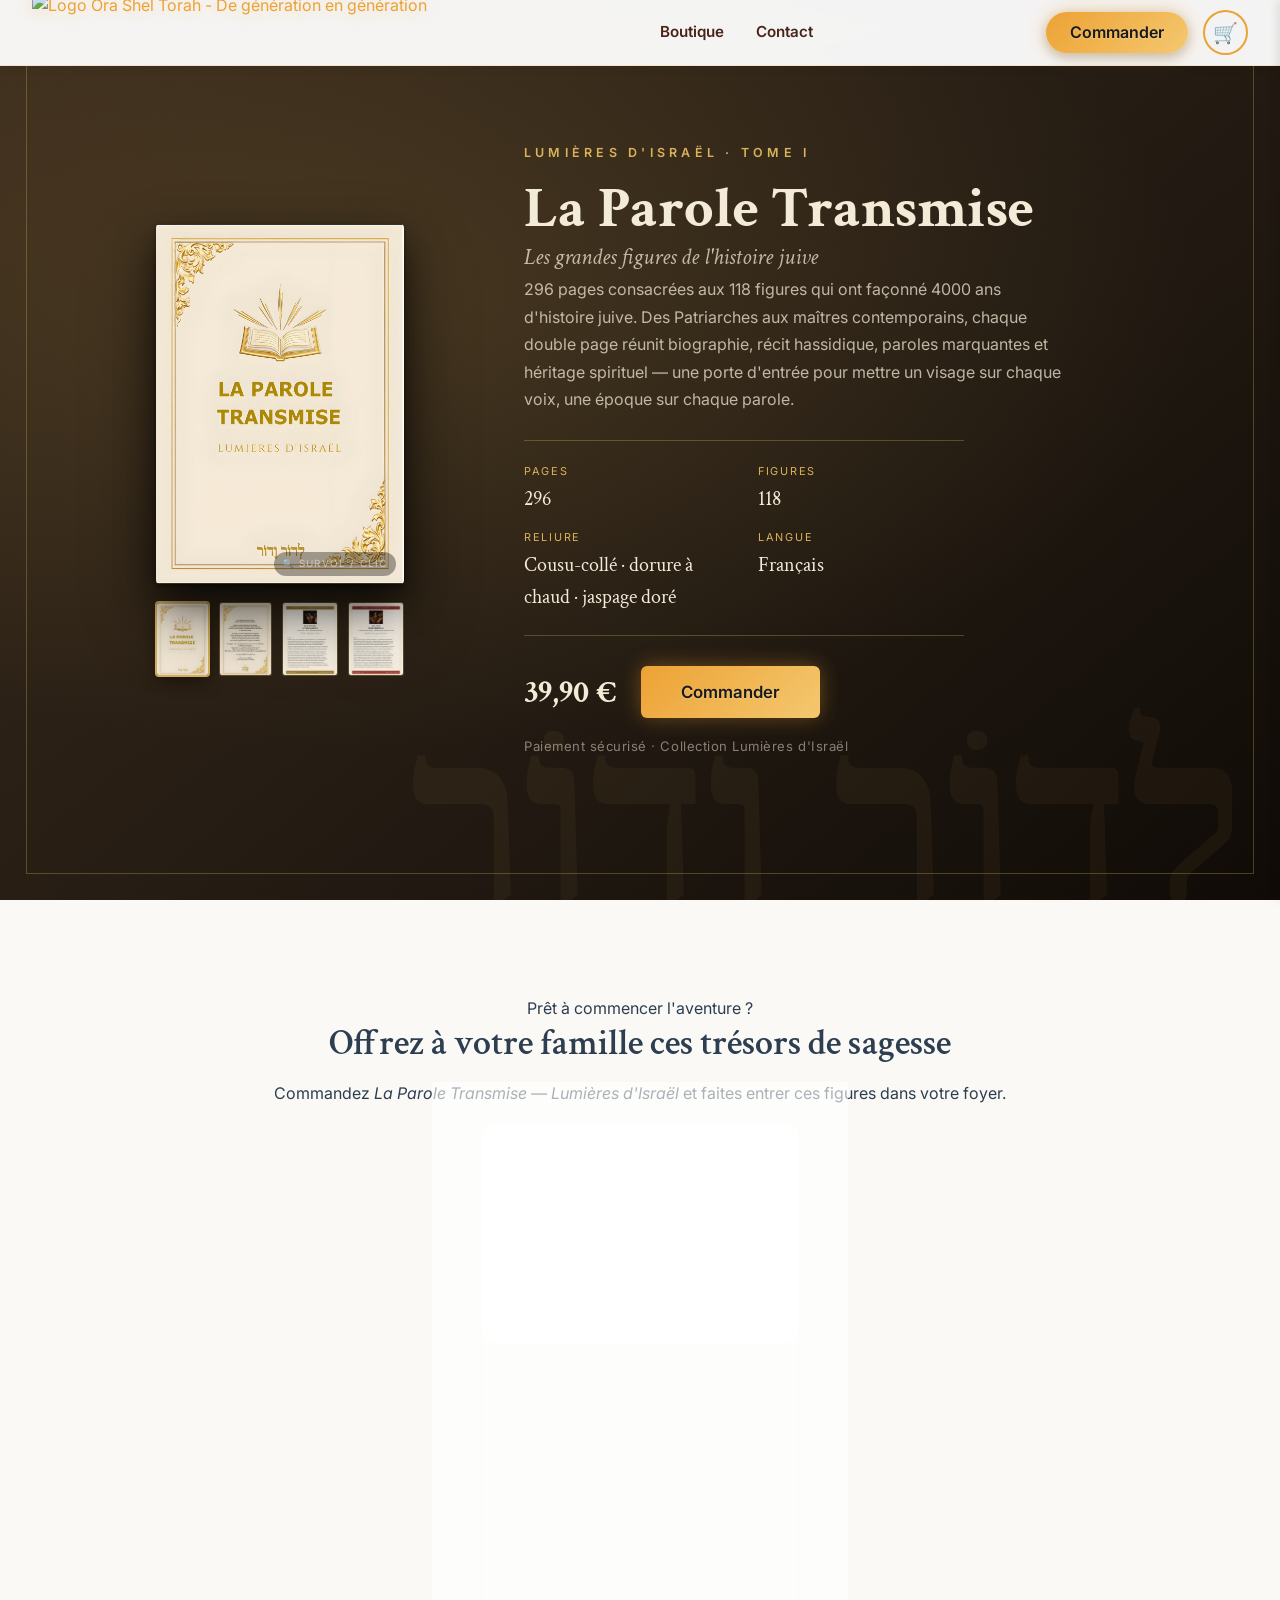
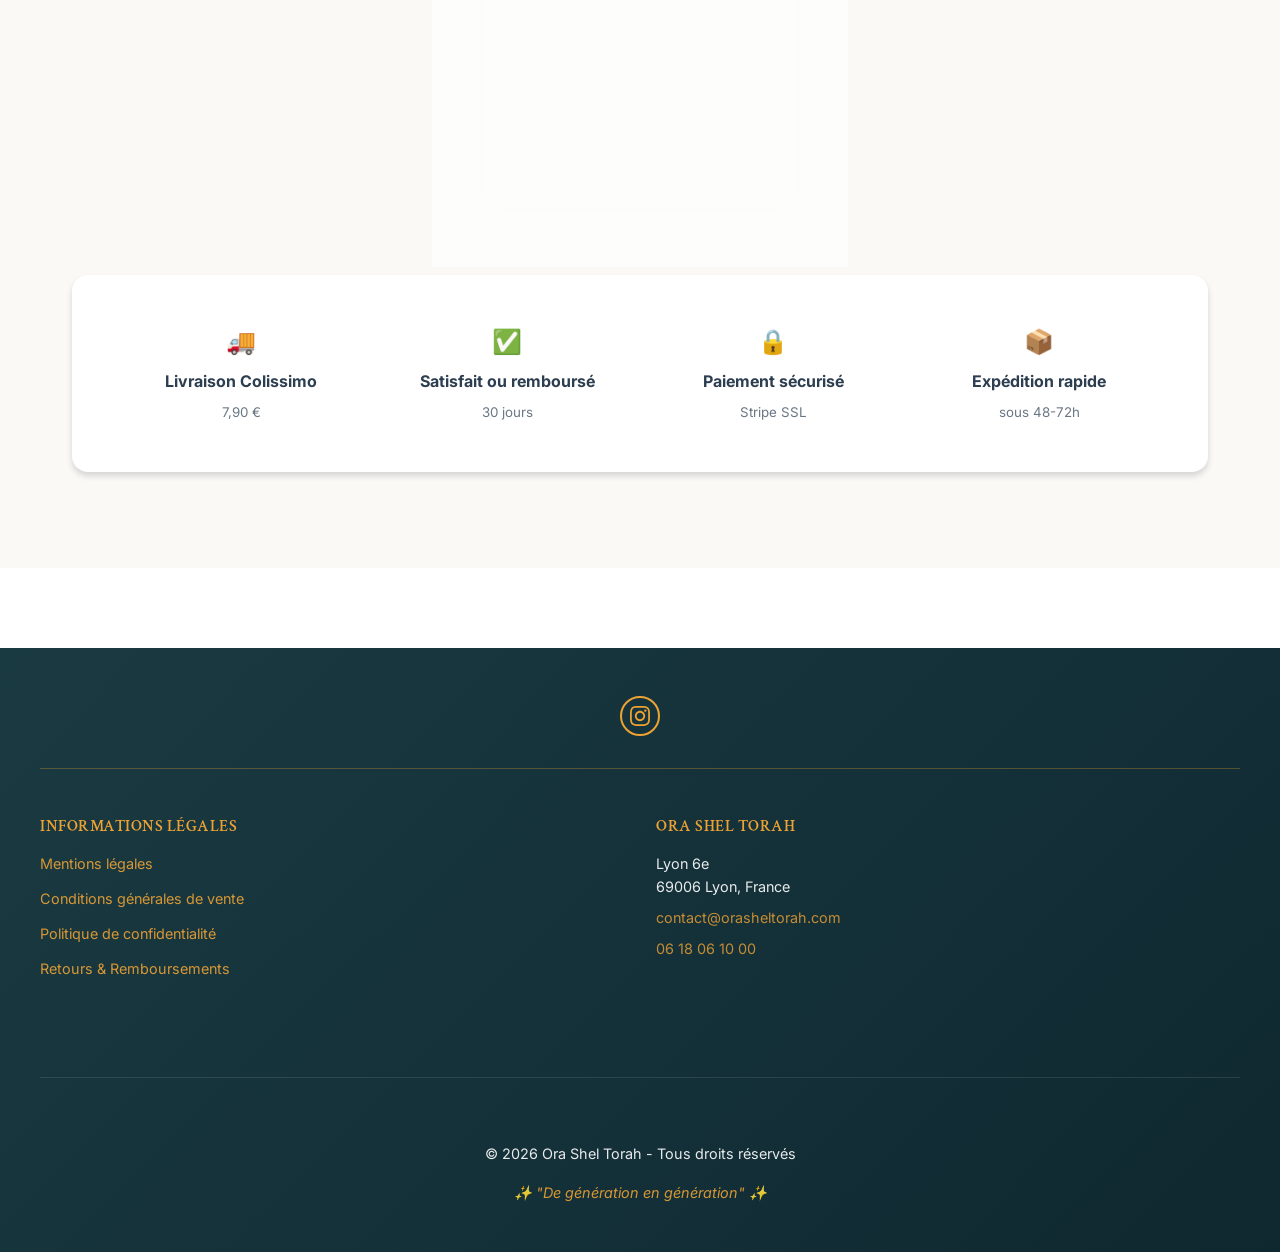
==== commit 02f32562: "PT: header Commander + lien Contact léger Co-authored-by: Cursor <cursoragent@cursor.com>" ====
--- a/index.html
+++ b/index.html
@@ -4,8 +4,8 @@
 <head>
     <meta charset="UTF-8">
     <meta name="viewport" content="width=device-width, initial-scale=1.0">
-    <title>Ora Shel Torah - Jeux éducatifs juifs | De génération en génération</title>
-    <meta name="description" content="Jeux éducatifs juifs pour transmettre la Torah en famille avec joie. Jérusalem du Ciel, Minhag ou Halakha, La Parole Transmise - Lumières d'Israël. Certifiés halakhiquement. Précommandez.">
+    <title>La Parole Transmise — Lumières d'Israël | Les grandes figures de l'histoire juive</title>
+    <meta name="description" content="La Parole Transmise — Lumières d'Israël : 118 biographies des grands maîtres de la transmission juive, des Patriarches aux figures contemporaines. Ouvrage de 296 pages, édition premium dorure à chaud, par Michaël Lumbroso.">
 
     <!-- Open Graph / Facebook -->
     <meta property="og:type" content="website">
@@ -25,9 +25,8 @@
     <meta name="twitter:image" content="https://paroletransmise.netlify.app/images/og-parole-transmise.png">
 
     
-    <link rel="canonical" href="https://orasheltorah.fr/">
-    <meta name="google-site-verification" content="IBzdz8Su935Z6s_fI-JxuqDtIeRXjZQRDtUREqYiLr4" />
-    
+    <link rel="canonical" href="https://paroletransmise.netlify.app/">
+
     <!-- Favicon -->
     <link rel="icon" type="image/png" href="images/logo/favicon.png">
     
@@ -202,46 +201,60 @@
     }
     </style>
     
-    <!-- Schema.org - Organization -->
+    <!-- Schema.org — La Parole Transmise (mono-produit) -->
     <script type="application/ld+json">
     {
       "@context": "https://schema.org",
-      "@type": "Organization",
-      "name": "Ora Shel Torah",
-      "description": "Jeux éducatifs juifs pour transmettre la Torah en famille",
-      "url": "https://orasheltorah.fr",
-      "logo": "https://orasheltorah.fr/images/logo/logo_large_gold.png",
-      "foundingDate": "2024",
-      "founder": {
-        "@type": "Person",
-        "name": "Michael Lumbroso"
-      },
-      "contactPoint": {
-        "@type": "ContactPoint",
-        "contactType": "Service Client",
-        "email": "contact@orasheltorah.com",
-        "telephone": "+33618061000"
-      },
-      "sameAs": [
-        "https://instagram.com/orasheltorah",
-        "https://facebook.com/orasheltorah",
-        "https://linkedin.com/company/orasheltorah"
-      ]
-    }
-    </script>
-    
-    <!-- Schema.org - Products -->
-    <script type="application/ld+json">
-    {
-      "@context": "https://schema.org",
-      "@type": "ItemList",
-      "itemListElement": [
+      "@graph": [
         {
-          "@type": "Product",
-          "position": 1,
-          "name": "Jérusalem du Ciel",
-          "description": "Jeu éducatif familial pour découvrir 3000 ans d'histoire juive à travers 850 cartes et 6 périodes historiques",
-          "image": "https://orasheltorah.fr/images/produits/jdc-box-3d.jpg",
+          "@type": "Organization",
+          "@id": "https://paroletransmise.netlify.app/#organization",
+          "name": "Ora Shel Torah",
+          "url": "https://orasheltorah.fr",
+          "logo": {
+            "@type": "ImageObject",
+            "url": "https://paroletransmise.netlify.app/images/logo/logo_large_gold.png"
+          },
+          "founder": {
+            "@type": "Person",
+            "name": "Michaël Lumbroso"
+          },
+          "contactPoint": {
+            "@type": "ContactPoint",
+            "contactType": "customer support",
+            "email": "contact@orasheltorah.com",
+            "telephone": "+33618061000",
+            "areaServed": "FR",
+            "availableLanguage": ["French"]
+          },
+          "sameAs": [
+            "https://www.instagram.com/orasheltorah",
+            "https://www.facebook.com/orasheltorah"
+          ]
+        },
+        {
+          "@type": "WebSite",
+          "@id": "https://paroletransmise.netlify.app/#website",
+          "url": "https://paroletransmise.netlify.app/",
+          "name": "La Parole Transmise — Lumières d'Israël",
+          "publisher": { "@id": "https://paroletransmise.netlify.app/#organization" },
+          "inLanguage": "fr-FR"
+        },
+        {
+          "@type": ["Product", "Book"],
+          "@id": "https://paroletransmise.netlify.app/#product",
+          "name": "La Parole Transmise — Lumières d'Israël",
+          "description": "118 biographies illustrées des grands maîtres de la transmission juive, des Patriarches aux figures contemporaines. Ouvrage de 296 pages, édition premium dorure à chaud.",
+          "image": "https://paroletransmise.netlify.app/images/og-parole-transmise.png",
+          "url": "https://paroletransmise.netlify.app/",
+          "inLanguage": "fr-FR",
+          "numberOfPages": 296,
+          "bookFormat": "https://schema.org/Hardcover",
+          "author": {
+            "@type": "Person",
+            "name": "Michaël Lumbroso"
+          },
+          "publisher": { "@id": "https://paroletransmise.netlify.app/#organization" },
           "brand": {
             "@type": "Brand",
             "name": "Ora Shel Torah"
@@ -250,141 +263,11 @@
             "@type": "Offer",
             "price": "39.90",
             "priceCurrency": "EUR",
-            "availability": "https://schema.org/PreOrder",
-            "url": "https://orasheltorah.fr/#hero-bis-jdc"
-          },
-          "aggregateRating": {
-            "@type": "AggregateRating",
-            "ratingValue": "4.8",
-            "reviewCount": "127"
+            "availability": "https://schema.org/InStock",
+            "url": "https://paroletransmise.netlify.app/",
+            "priceValidUntil": "2026-12-31",
+            "seller": { "@id": "https://paroletransmise.netlify.app/#organization" }
           }
-        },
-        {
-          "@type": "Product",
-          "position": 2,
-          "name": "Minhag ou Halakha",
-          "description": "Jeu de débat et réflexion pour distinguer les lois juives des coutumes, avec 330 cartes sourcées",
-          "image": "https://orasheltorah.fr/images/produits/moh_box_3d.png",
-          "brand": {
-            "@type": "Brand",
-            "name": "Ora Shel Torah"
-          },
-          "offers": {
-            "@type": "Offer",
-            "price": "19.90",
-            "priceCurrency": "EUR",
-            "availability": "https://schema.org/PreOrder",
-            "url": "https://orasheltorah.fr/#hero-bis-moh"
-          }
-        },
-      ]
-    }
-    </script>
-    
-    <!-- ======================================== 
-         SCHEMA MARKUP JSON-LD POUR SEO
-         ======================================== -->
-    <script type="application/ld+json">
-    {
-      "@context": "https://schema.org",
-      "@graph": [
-        {
-          "@type": "Organization",
-          "@id": "https://orasheltorah.fr/#organization",
-          "name": "Ora Shel Torah",
-          "url": "https://orasheltorah.fr",
-          "logo": {
-            "@type": "ImageObject",
-            "url": "https://orasheltorah.fr/images/logo.png",
-            "width": 400,
-            "height": 400
-          },
-          "description": "Créateur de jeux éducatifs juifs pour transmettre la Torah en famille",
-          "address": {
-            "@type": "PostalAddress",
-            "addressCountry": "FR"
-          },
-          "sameAs": [
-            "https://www.instagram.com/orasheltorah",
-            "https://www.facebook.com/orasheltorah"
-          ]
-        },
-        {
-          "@type": "WebSite",
-          "@id": "https://orasheltorah.fr/#website",
-          "url": "https://orasheltorah.fr",
-          "name": "Ora Shel Torah - Jeux éducatifs juifs",
-          "publisher": {
-            "@id": "https://orasheltorah.fr/#organization"
-          },
-          "inLanguage": "fr-FR"
-        },
-        {
-          "@type": "Product",
-          "@id": "https://orasheltorah.fr/#product-jdc",
-          "name": "Jérusalem du Ciel",
-          "description": "Un jeu collaboratif qui retrace 3000 ans d'histoire juive à travers les âges",
-          "brand": {
-            "@type": "Brand",
-            "name": "Ora Shel Torah"
-          },
-          "image": "https://orasheltorah.fr/images/jeux/jdc-box.png",
-          "offers": {
-            "@type": "Offer",
-            "price": "89.90",
-            "priceCurrency": "EUR",
-            "availability": "https://schema.org/PreOrder",
-            "url": "https://orasheltorah.fr/#jeux",
-            "priceValidUntil": "2026-12-31"
-          },
-          "aggregateRating": {
-            "@type": "AggregateRating",
-            "ratingValue": "5",
-            "reviewCount": "12"
-          }
-        },
-        {
-          "@type": "Product",
-          "@id": "https://orasheltorah.fr/#product-moh",
-          "name": "Minhag ou Halakha",
-          "description": "Un jeu pour distinguer les lois religieuses des coutumes juives",
-          "brand": {
-            "@type": "Brand",
-            "name": "Ora Shel Torah"
-          },
-          "image": "https://orasheltorah.fr/images/jeux/moh-box.png",
-          "offers": {
-            "@type": "Offer",
-            "price": "24.90",
-            "priceCurrency": "EUR",
-            "availability": "https://schema.org/PreOrder",
-            "url": "https://orasheltorah.fr/#jeux",
-            "priceValidUntil": "2026-12-31"
-          }
-        },
-        {
-          "@type": "BreadcrumbList",
-          "@id": "https://orasheltorah.fr/#breadcrumb",
-          "itemListElement": [
-            {
-              "@type": "ListItem",
-              "position": 1,
-              "name": "Accueil",
-              "item": "https://orasheltorah.fr"
-            },
-            {
-              "@type": "ListItem",
-              "position": 2,
-              "name": "Nos Jeux",
-              "item": "https://orasheltorah.fr/#jeux"
-            },
-            {
-              "@type": "ListItem",
-              "position": 3,
-              "name": "Boutique",
-              "item": "https://orasheltorah.fr/#cta-final"
-            }
-          ]
         }
       ]
     }
@@ -423,12 +306,13 @@
             <!-- Navigation -->
             <nav class="header-nav">
                 <a href="#boutique" data-scroll-to="boutique">Boutique</a>
+                <a href="mailto:contact@orasheltorah.com">Contact</a>
             </nav>
 
-            <!-- Actions du header (Précommander + Panier) -->
+            <!-- Actions du header (Commander + Panier) -->
             <div class="header-actions">
                 <a href="#boutique" class="btn-precommander" data-scroll-to="boutique">
-                Précommander
+                Commander
                 </a>
                 
                 <button class="cart-icon" aria-label="Voir le panier">
@@ -450,6 +334,7 @@
     <!-- Menu mobile navigation -->
     <nav class="mobile-nav" id="mobile-nav">
         <a href="#boutique" data-scroll-to="boutique">Boutique</a>
+        <a href="mailto:contact@orasheltorah.com">Contact</a>
         <a href="#boutique" class="btn-precommander-mobile" data-scroll-to="boutique">Commander</a>
     </nav>
 
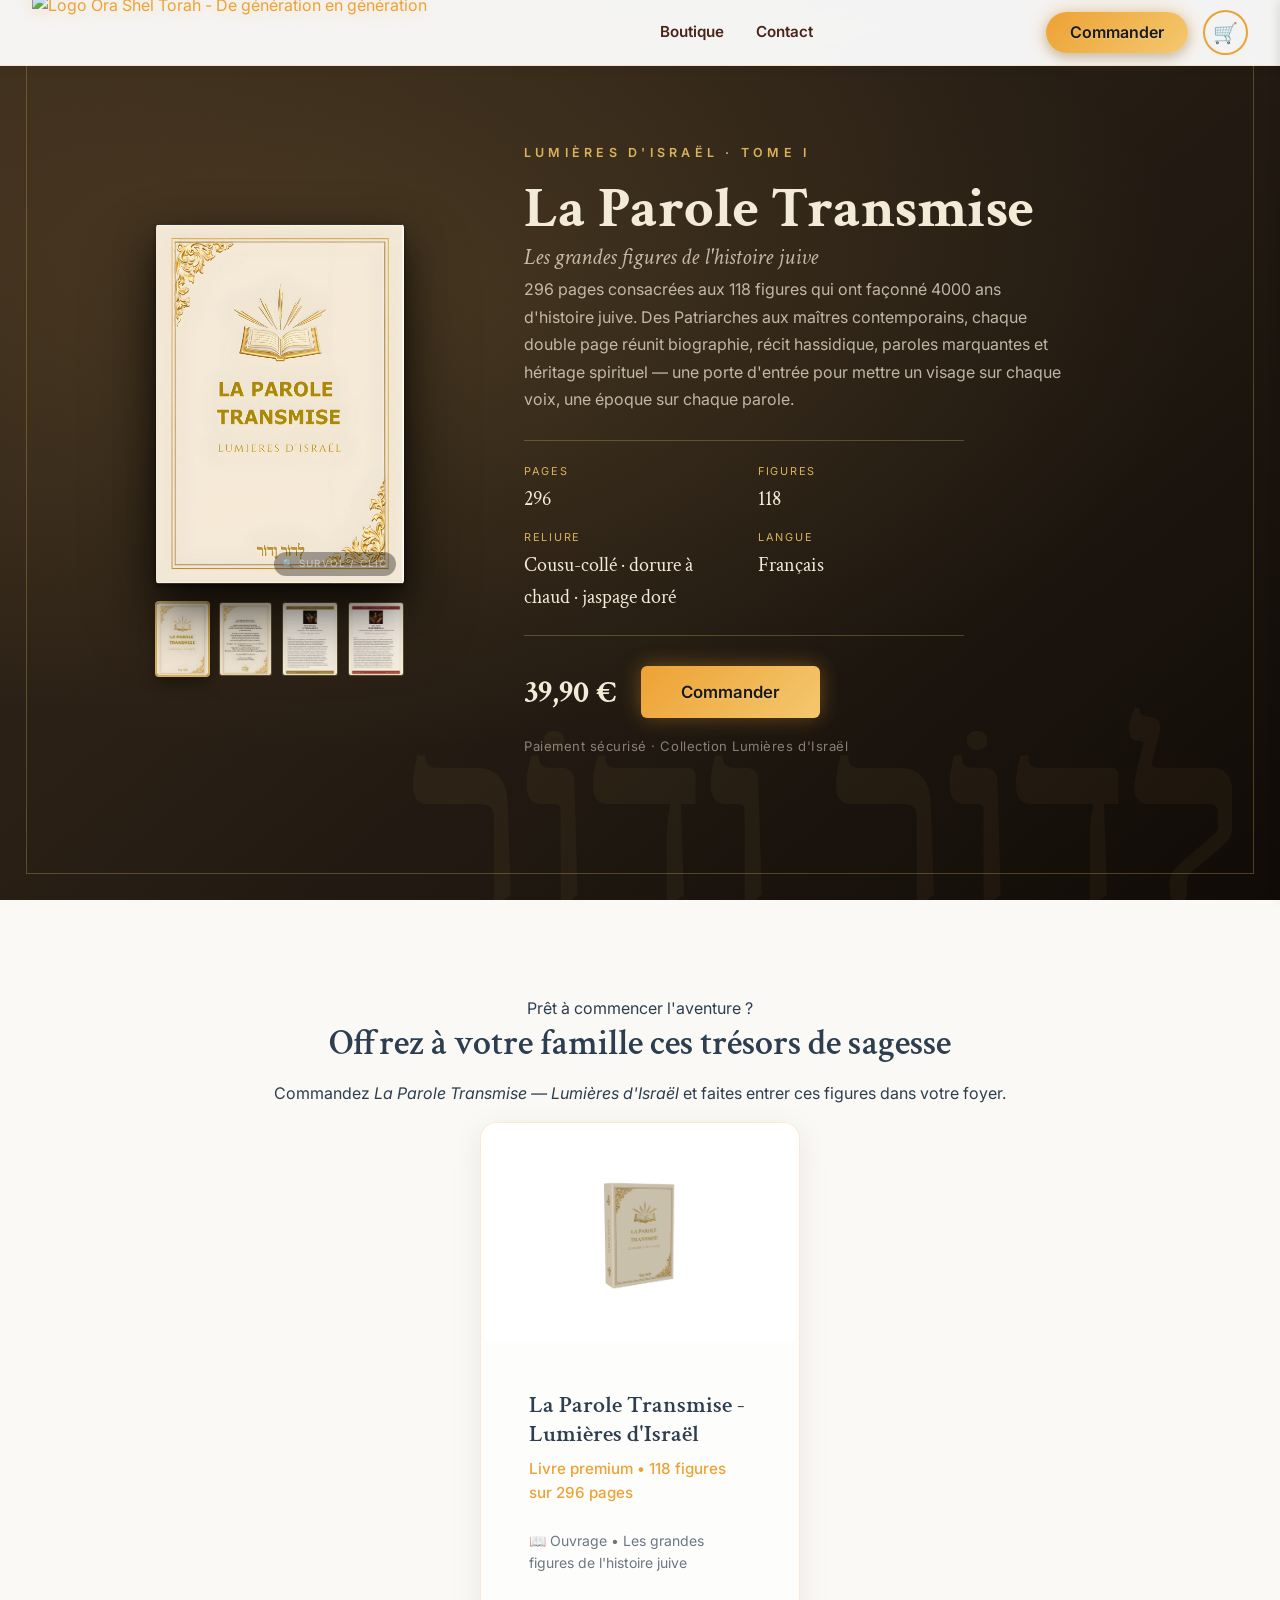
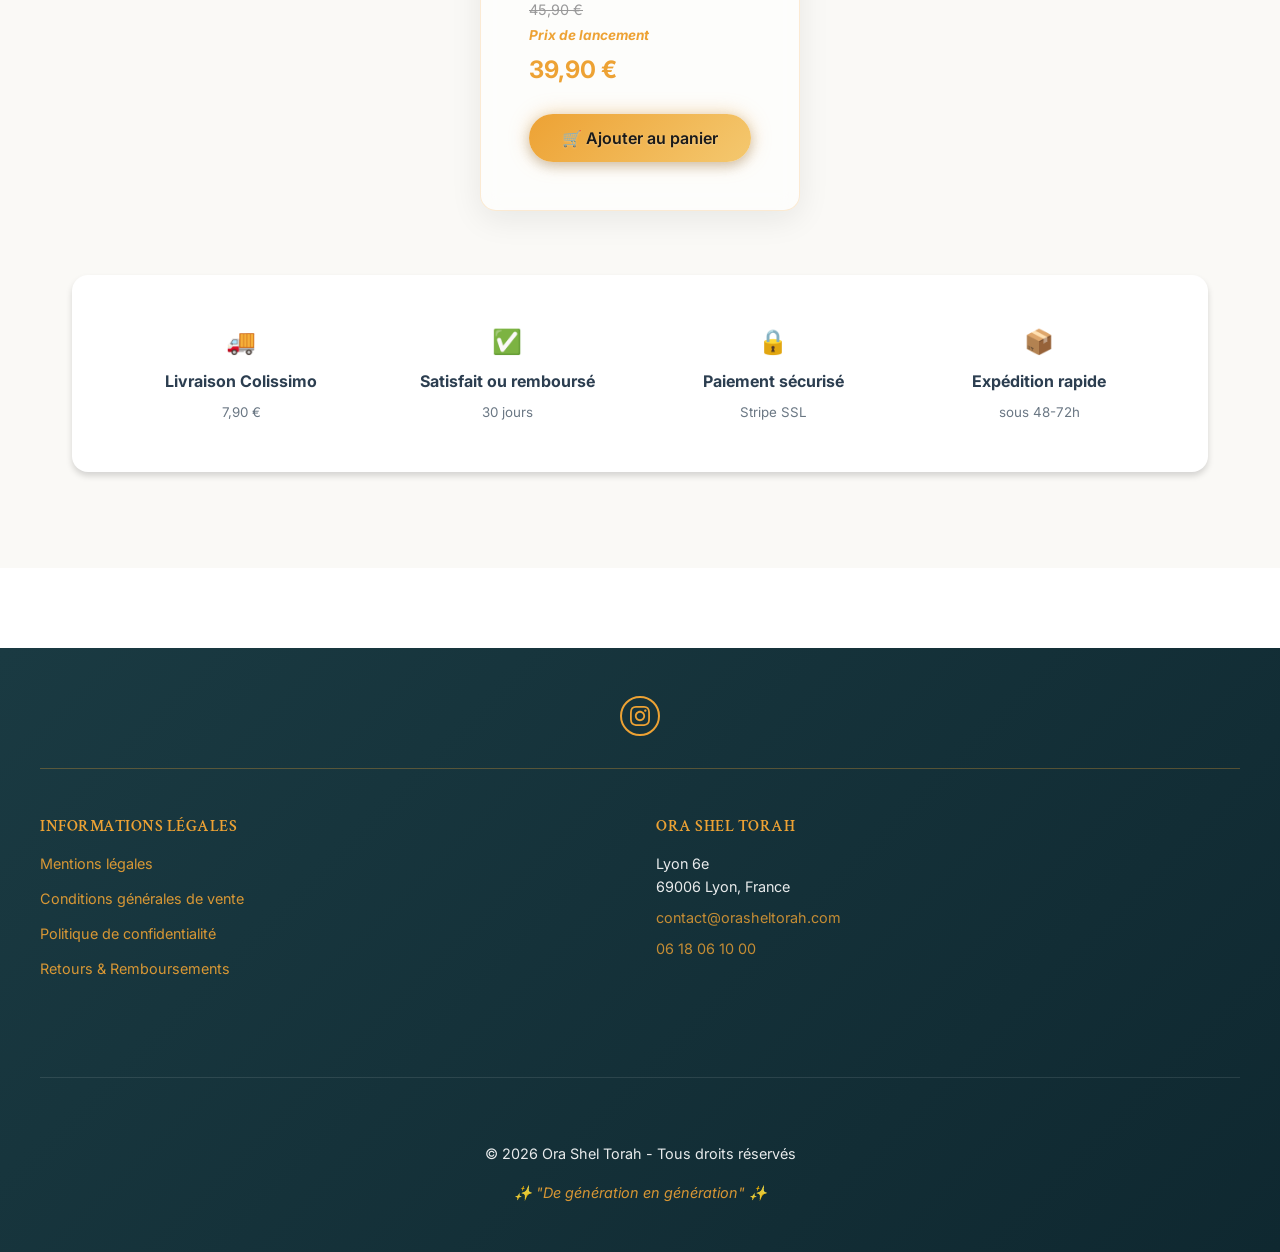
==== commit 06d86c5c: "Update index.html" ====
--- a/index.html
+++ b/index.html
@@ -369,7 +369,7 @@
           </dl>
           <div class="cta-row">
             <span class="prix">39,90 €</span>
-            <button type="button" class="btn-commander" data-action="store">Commander</button>
+            <button type="button" class="btn-commander" data-scroll-to="boutique" data-action="store">Commander</button>
           </div>
           <p class="reassurance">Paiement sécurisé · Collection Lumières d'Israël</p>
         </div>
--- a/css/main.css
+++ b/css/main.css
@@ -8,29 +8,6 @@
     overflow-y: scroll;
 }
 
-/* ==========================================
-   MODALE - GESTION DU SCROLL
-   Bloquer UNIQUEMENT body/html, pas .genesis-modal-content
-   ========================================== */
-
-/* Quand modale active : bloquer SEULEMENT body et html */
-body:has(.genesis-modal-overlay.active),
-html:has(.genesis-modal-overlay.active) {
-    overflow: hidden !important;
-    height: 100vh !important;
-    position: fixed !important;
-    width: 100% !important;
-    top: 0 !important;
-    left: 0 !important;
-    -ms-overflow-style: none !important;
-    scrollbar-width: none !important;
-}
-
-body:has(.genesis-modal-overlay.active)::-webkit-scrollbar,
-html:has(.genesis-modal-overlay.active)::-webkit-scrollbar {
-    display: none !important;
-    width: 0 !important;
-}
 
 /* Fallback avec classe .no-scroll */
 body.no-scroll,
@@ -224,10 +201,7 @@
 /* Les autres sections aussi */
 #acte-3,
 #acte-4,
-#acte-7,
-#hero-bis-jdc,
-#hero-bis-moh,
-#hero-bis-poz {
+#acte-7 {
   min-height: 100vh;
   scroll-snap-align: center; /* Centre les sections à l'écran */
   display: flex;
@@ -728,10 +702,6 @@
   }
 
   /* Ajuster la section about sur mobile */
-  .about-section {
-    min-height: auto;
-    padding: 4rem 1.5rem;
-  }
 
   .story-container-scroll {
     padding: 1.5rem;
@@ -1229,950 +1199,6 @@
 
 }
 
-/* ========================================
-   ACTE 4: Section Jeux Showcase - Style Asmodee épuré
-   ======================================== */
-
-/* Section Jeux Showcase - Style Asmodee épuré */
-.jeux-showcase {
-  padding: 6rem 2rem;
-  background-image: url('../images/hero3tresors.png');
-  background-size: cover;
-  background-position: center;
-  background-attachment: fixed; /* Effet parallaxe optionnel */
-  position: relative;
-  overflow: hidden;
-}
-
-/* Overlay subtil pour améliorer la lisibilité du texte */
-.jeux-showcase::before {
-  content: '';
-  position: absolute;
-  top: 0;
-  left: 0;
-  right: 0;
-  bottom: 0;
-  background: rgba(253, 248, 240, 0.85); /* Beige transparent */
-  z-index: 1;
-}
-
-/* S'assurer que le contenu est au-dessus de l'overlay */
-.jeux-showcase > * {
-  position: relative;
-  z-index: 2;
-}
-
-.showcase-container {
-  max-width: 1400px;
-  margin: 0 auto;
-  position: relative;
-  overflow: visible;
-}
-
-/* Header */
-.showcase-header {
-  text-align: center;
-  margin-bottom: 4rem;
-}
-
-.jeux-showcase .section-title {
-  font-size: 2.2rem !important; /* Taille spécifique Acte 3 - écrase toutes les autres règles */
-  color: #eda234; /* Couleur dorée */
-  margin-bottom: 25px;
-  font-weight: 600;
-  line-height: 1.2;
-}
-
-/* ===== TABLETTE - GRILLE 2×2 (768-1200px) ===== */
-@media (min-width: 769px) and (max-width: 1200px) {
-  .showcase-window {
-    position: relative;
-    width: 100%;
-    max-width: 1400px;
-    margin: 0 auto;
-    min-height: auto;
-    padding: 0 2rem;
-    box-sizing: border-box;
-  }
-
-  .slider-container {
-    width: 100%;
-    height: 100%;
-    overflow: visible;
-    position: relative;
-  }
-
-  .slider-track {
-    display: grid;
-    grid-template-columns: repeat(3, 1fr);
-    grid-template-rows: 1fr;
-    gap: 2rem;
-    width: 100%;
-    height: 100%;
-    transform: none !important;
-    transition: none !important;
-  }
-
-  /* Slides des jeux - Tablette : grille 3 colonnes (3 jeux) */
-  .jeu-slide {
-    width: 100%;
-    flex: none;
-    display: flex;
-    flex-direction: column;
-    align-items: center;
-    text-align: center;
-    gap: 1.5rem;
-    padding: 2rem;
-    box-sizing: border-box;
-    background: white;
-    border-radius: 16px;
-    box-shadow: 0 4px 20px rgba(0, 0, 0, 0.1);
-    transition: transform 0.3s ease, box-shadow 0.3s ease;
-    opacity: 1 !important;
-    position: relative !important;
-  }
-
-  .jeu-slide:hover {
-    transform: translateY(-8px);
-    box-shadow: 0 8px 30px rgba(237, 162, 52, 0.2);
-  }
-
-  /* Masquer les flèches et dots sur TABLETTE */
-  .slider-arrow,
-  .showcase-dots {
-    display: none !important;
-  }
-
-  /* Ajuster le layout des jeux sur tablette */
-  .jeu-visual {
-    flex: 0 0 auto;
-    width: 100%;
-    display: flex;
-    align-items: center;
-    justify-content: center;
-  }
-
-  .jeu-frame {
-    width: 100%;
-    max-width: 100%;
-    aspect-ratio: 1 / 1;
-  }
-
-  .jeu-frame img {
-    width: 100% !important;
-    height: 280px !important;
-    object-fit: contain !important;
-    display: block !important;
-    max-height: 280px !important;
-  }
-
-  .jeu-info {
-    flex: 1;
-    width: 100%;
-    display: flex;
-    flex-direction: column;
-    align-items: center;
-    text-align: center;
-    gap: 1rem;
-  }
-
-  .jeu-title {
-    font-size: 1.8rem;
-    margin-bottom: 0.5rem;
-    height: 70px;
-    display: flex;
-    align-items: center;
-    justify-content: center;
-    text-align: center;
-    line-height: 1.2;
-  }
-
-  .jeu-tagline {
-    font-size: 1rem;
-    line-height: 1.6;
-    margin-bottom: 1rem;
-    min-height: 60px;
-    display: flex;
-    align-items: flex-start;
-    justify-content: center;
-    text-align: center;
-  }
-
-  .btn-discover {
-    margin-top: auto;
-    width: auto;
-  }
-}
-
-/* ===== DESKTOP - AFFICHAGE HORIZONTAL STATIQUE (4 jeux côte à côte) ===== */
-@media (min-width: 1201px) {
-  .showcase-window {
-    position: relative;
-    width: 100%;
-    max-width: 1400px;
-    margin: 0 auto;
-    min-height: auto;
-    padding: 0 2rem;
-    box-sizing: border-box;
-  }
-
-  .slider-container {
-    width: 100%;
-    height: 100%;
-    overflow: visible;
-    position: relative;
-  }
-
-  .slider-track {
-    display: flex;
-    width: 100%; /* 100% pour affichage statique */
-    height: 100%;
-    gap: 2rem;
-    transform: none !important; /* Pas de transformation sur desktop */
-    transition: none !important;
-  }
-
-  /* Slides des jeux - Desktop : affichage horizontal statique (3 cartes) */
-  .jeu-slide {
-    width: calc(33.333% - 1.33rem); /* 3 cartes avec gap */
-    flex: 1;
-    flex-shrink: 0;
-    display: flex;
-    flex-direction: column;
-    align-items: center;
-    text-align: center;
-    gap: 10px;
-    padding: 20px 15px;
-    box-sizing: border-box;
-    background: white;
-    border-radius: 16px;
-    box-shadow: 0 4px 20px rgba(0, 0, 0, 0.1);
-    transition: transform 0.3s ease, box-shadow 0.3s ease;
-    opacity: 1 !important; /* Tous visibles sur desktop */
-    position: relative !important; /* Pas d'absolute sur desktop */
-    max-height: 450px;
-  }
-
-  .jeu-slide:hover {
-    transform: translateY(-8px);
-    box-shadow: 0 8px 30px rgba(237, 162, 52, 0.2);
-  }
-
-  /* Masquer les flèches et dots sur DESKTOP */
-  .slider-arrow,
-  .showcase-dots {
-    display: none !important;
-  }
-
-  /* Ajuster le layout des jeux sur desktop */
-  .jeu-visual {
-    flex: 0 0 auto;
-    width: 100%;
-    display: flex;
-    align-items: center;
-    justify-content: center;
-    margin-bottom: 5px;
-  }
-
-  .jeu-frame {
-    width: 100%;
-    max-width: 100%;
-    aspect-ratio: 1 / 1;
-  }
-
-  .jeu-frame img {
-    width: 100% !important;
-    height: 280px !important;
-    object-fit: contain !important;
-    display: block !important;
-    max-height: 280px !important;
-  }
-
-  .jeu-info {
-    flex: 1 !important;
-    width: 100% !important;
-    display: flex !important;
-    flex-direction: column !important;
-    align-items: center !important;
-    text-align: center !important;
-    gap: 8px !important;
-    opacity: 1 !important;
-    visibility: visible !important;
-  }
-
-  .jeu-title {
-    font-size: 1.1rem !important;
-    margin-bottom: 5px !important;
-    height: auto !important;
-    min-height: auto !important;
-    display: block !important;
-    text-align: center !important;
-    line-height: 1.2 !important;
-    opacity: 1 !important;
-    visibility: visible !important;
-    font-weight: 600 !important;
-    color: #333 !important;
-  }
-
-  .jeu-tagline {
-    font-size: 0.85rem !important;
-    line-height: 1.4 !important;
-    margin-bottom: 8px !important;
-    min-height: auto !important;
-    display: block !important;
-    text-align: center !important;
-    opacity: 1 !important;
-    visibility: visible !important;
-    color: #666 !important;
-  }
-
-  .btn-discover {
-    margin-top: auto !important;
-    width: auto !important;
-    padding: 8px 20px !important;
-    font-size: 0.9rem !important;
-    display: inline-block !important;
-    opacity: 1 !important;
-    visibility: visible !important;
-  }
-}
-
-/* ===== DESKTOP - OPTIMISATION POUR VISIBILITÉ COMPLÈTE SANS SCROLL (min-width: 769px) ===== */
-@media (min-width: 769px) {
-  /* La section entière en colonne */
-  .showcase-section,
-  section#nos-jeux,
-  section[class*="showcase"],
-  section[class*="jeux"],
-  .jeux-showcase,
-  #acte-2.jeux-showcase,
-  section[id*="jeux"].jeux-showcase {
-    display: flex !important;
-    flex-direction: column !important;
-    align-items: center !important;
-    padding: 30px 40px !important;
-    min-height: unset !important;
-    height: auto !important;
-  }
-
-  /* Le titre au-dessus, pleine largeur, centré */
-  .showcase-section h2,
-  section#nos-jeux h2,
-  .jeux-showcase h2,
-  #acte-2 h2,
-  h2.section-title,
-  .jeux-showcase .section-title {
-    width: 100% !important;
-    text-align: center !important;
-    font-size: 2.2rem !important;
-    margin-bottom: 25px !important;
-    display: block !important;
-  }
-
-  /* Masquer le showcase-header si présent */
-  .showcase-header {
-    display: none !important;
-  }
-
-  /* Le conteneur des 3 cartes en row */
-  .showcase-container,
-  .jeux-grid,
-  .jeux-container,
-  .slides-container {
-    display: flex !important;
-    flex-direction: row !important;
-    gap: 20px !important;
-    width: 100% !important;
-    align-items: stretch !important;
-    padding: 0 !important;
-  }
-
-  /* Chaque carte */
-  .jeu-slide,
-  .jeu-card {
-    flex: 1 !important;
-    display: flex !important;
-    flex-direction: column !important;
-    align-items: center !important;
-    padding: 20px 15px !important;
-    gap: 8px !important;
-    background: white !important;
-    border-radius: 12px !important;
-    opacity: 1 !important;
-    position: relative !important;
-    max-height: none !important;
-  }
-
-  /* Image compacte */
-  .jeu-frame img {
-    width: 100% !important;
-    height: 280px !important;
-    object-fit: contain !important;
-    display: block !important;
-    max-height: 280px !important;
-  }
-
-  /* Conteneur jeu-visual */
-  .jeu-visual {
-    flex: 0 0 auto !important;
-    width: 100% !important;
-    display: flex !important;
-    align-items: center !important;
-    justify-content: center !important;
-    margin-bottom: 5px !important;
-  }
-
-  /* Conteneur jeu-info - FORCER LA VISIBILITÉ */
-  .jeu-info {
-    display: flex !important;
-    flex-direction: column !important;
-    align-items: center !important;
-    text-align: center !important;
-    gap: 8px !important;
-    flex: 1 !important;
-    width: 100% !important;
-    opacity: 1 !important;
-    visibility: visible !important;
-  }
-
-  /* Titre du jeu - VISIBLE */
-  .jeu-slide h3,
-  .jeu-card h3,
-  .jeu-slide .jeu-title,
-  .jeu-card .jeu-title,
-  .jeu-info .jeu-title {
-    display: block !important;
-    font-size: 1.1rem !important;
-    text-align: center !important;
-    margin: 5px 0 !important;
-    opacity: 1 !important;
-    visibility: visible !important;
-    height: auto !important;
-    min-height: auto !important;
-    font-weight: 600 !important;
-    color: #333 !important;
-  }
-
-  /* Description - VISIBLE */
-  .jeu-slide p,
-  .jeu-card p,
-  .jeu-slide .jeu-desc,
-  .jeu-card .jeu-desc,
-  .jeu-slide .jeu-tagline,
-  .jeu-card .jeu-tagline,
-  .jeu-info .jeu-tagline {
-    display: block !important;
-    font-size: 0.85rem !important;
-    text-align: center !important;
-    margin: 4px 0 !important;
-    opacity: 1 !important;
-    visibility: visible !important;
-    line-height: 1.4 !important;
-    color: #666 !important;
-  }
-
-  /* Bouton Découvrir - VISIBLE */
-  .jeu-slide .btn,
-  .jeu-card .btn,
-  .jeu-slide a[href],
-  .jeu-card a[href],
-  .jeu-slide button,
-  .jeu-card button,
-  .jeu-slide .btn-discover,
-  .jeu-card .btn-discover,
-  .jeu-info .btn-discover,
-  a[href*="hero-bis"],
-  button[data-scroll-to] {
-    display: inline-block !important;
-    margin-top: auto !important;
-    padding: 8px 20px !important;
-    opacity: 1 !important;
-    visibility: visible !important;
-    font-size: 0.9rem !important;
-    text-decoration: none !important;
-    cursor: pointer !important;
-  }
-
-  /* Réduire la hauteur minimale du showcase-window */
-  .showcase-window {
-    min-height: auto !important;
-    width: 100% !important;
-  }
-
-  /* Slider track - affichage horizontal */
-  .slider-track {
-    display: flex !important;
-    flex-direction: row !important;
-    gap: 20px !important;
-    width: 100% !important;
-  }
-
-  /* Slider container */
-  .slider-container {
-    width: 100% !important;
-  }
-}
-
-/* ===== MOBILE - SLIDER AVEC SWIPE ===== */
-@media (max-width: 768px) {
-  .showcase-window {
-    position: relative;
-    width: 100%;
-    max-width: 100%;
-    margin: 0 auto;
-    min-height: 550px;
-    padding: 0 50px;
-    box-sizing: border-box;
-    overflow: hidden;
-  }
-
-  .slider-container {
-    width: 100%;
-    height: 100%;
-    overflow: hidden;
-    position: relative;
-  }
-
-  .slider-track {
-    display: flex;
-    width: 100%;
-    transition: transform 0.4s ease;
-    will-change: transform;
-  }
-
-  /* Slides des jeux - Mobile : slider */
-  .jeu-slide {
-    width: 100%;
-    min-width: 100%;
-    flex-shrink: 0;
-    display: flex;
-    flex-direction: column;
-    align-items: center;
-    text-align: center;
-    gap: 1.5rem;
-    padding: 2rem 1rem;
-    box-sizing: border-box;
-    background: white;
-    border-radius: 16px;
-    box-shadow: 0 4px 20px rgba(0, 0, 0, 0.1);
-  }
-
-  /* Flèches de navigation MOBILE */
-  .slider-arrow {
-    display: flex !important;
-    position: absolute;
-    top: 50%;
-    transform: translateY(-50%);
-    background: rgba(237, 162, 52, 0.9);
-    color: white;
-    border: none;
-    width: 50px;
-    height: 50px;
-    border-radius: 50%;
-    font-size: 2rem;
-    cursor: pointer;
-    z-index: 10;
-    transition: all 0.3s ease;
-    align-items: center;
-    justify-content: center;
-  }
-
-  .slider-arrow:hover {
-    background: rgba(237, 162, 52, 1);
-    transform: translateY(-50%) scale(1.1);
-  }
-
-  .slider-arrow.prev {
-    left: 10px;
-  }
-
-  .slider-arrow.next {
-    right: 10px;
-  }
-
-  /* Dots indicateurs MOBILE */
-  .showcase-dots {
-    display: flex !important;
-    gap: 10px;
-    justify-content: center;
-    margin-top: 2rem;
-  }
-
-  .showcase-dots .dot {
-    width: 12px;
-    height: 12px;
-    border-radius: 50%;
-    background: rgba(237, 162, 52, 0.3);
-    cursor: pointer;
-    transition: all 0.3s ease;
-  }
-
-  .showcase-dots .dot.active {
-    background: #eda234;
-    transform: scale(1.3);
-  }
-}
-
-/* Visual - Container de l'image avec cadre */
-.jeu-visual {
-  flex: 0 0 400px;
-  display: flex;
-  align-items: center;
-  justify-content: center;
-}
-
-.jeu-frame {
-  position: relative;
-  width: 100%;
-  max-width: 450px; /* Réduit de 25% (600px -> 450px) */
-  aspect-ratio: 1 / 1;
-  background: #ffffff;
-  border-radius: 12px;
-  padding: 1.5rem; /* Réduit aussi le padding */
-  box-shadow: 
-    0 8px 30px rgba(0, 0, 0, 0.12), /* Ombre neutre grise (pas de rose) */
-    0 0 0 1px rgba(0, 0, 0, 0.05);  /* Bordure subtile */
-  transition: transform 0.3s ease;
-}
-
-.jeu-frame:hover {
-  transform: translateY(-8px);
-  box-shadow: 
-    0 12px 40px rgba(0, 0, 0, 0.18), /* Ombre plus forte au hover (neutre) */
-    0 0 0 1px rgba(0, 0, 0, 0.05);
-}
-
-.jeu-frame img {
-  width: 100% !important;
-  height: 280px !important;
-  object-fit: contain !important;
-  display: block !important;
-  max-height: 280px !important;
-}
-
-#acte-2 .jeu-visual {
-  display: flex !important;
-  align-items: center !important;
-  justify-content: center !important;
-  height: 280px !important;
-  overflow: hidden !important;
-}
-
-#acte-2 .jeu-frame {
-  display: flex !important;
-  align-items: center !important;
-  justify-content: center !important;
-  width: 100% !important;
-  height: 280px !important;
-}
-
-/* Showcase / Acte 2 - images des 3 cartes à hauteur fixe */
-.showcase .product-card img,
-.showcase-grid .product-card img,
-#acte2 .product-card img,
-#acte-2 .jeu-visual img {
-  width: 100% !important;
-  height: 280px !important;
-  object-fit: contain !important;
-  display: block !important;
-}
-
-#acte-2 .jeu-frame img {
-  width: 100% !important;
-  height: 280px !important;
-  object-fit: cover !important;
-  object-position: center center !important;
-  display: block !important;
-}
-
-/* Info - Texte à droite ÉPURÉ */
-.jeu-info {
-  flex: 1;
-  display: flex;
-  flex-direction: column;
-  justify-content: center;
-  gap: 2rem;
-}
-
-.jeu-title {
-  font-size: 3rem;
-  color: #1a1a1a;
-  font-weight: 700;
-  margin: 0;
-  line-height: 1.1;
-}
-
-.jeu-tagline {
-  font-size: 1.5rem;
-  color: #4a5568;
-  line-height: 1.6;
-  margin: 0;
-  font-weight: 400;
-}
-
-/* .btn-discover - Style premium (défini dans section BOUTONS PREMIUM) */
-.btn-discover {
-  width: fit-content;
-  display: inline-flex;
-  align-items: center;
-  gap: 0.5rem;
-}
-
-/* Navigation épurée */
-/* Flèches de navigation - Positionnées en dehors du container */
-.slider-arrow {
-  position: absolute;
-  top: 50%;
-  transform: translateY(-50%);
-  background: transparent;
-  border: none;
-  width: 40px;
-  height: 40px;
-  display: flex;
-  align-items: center;
-  justify-content: center;
-  cursor: pointer;
-  transition: all 0.3s ease;
-  color: #eda234;
-  z-index: 100;
-}
-
-.slider-arrow.prev {
-  left: -60px;
-}
-
-.slider-arrow.next {
-  right: -60px;
-}
-
-.slider-arrow:hover {
-  color: #d89020;
-  transform: translateY(-50%) scale(1.15);
-}
-
-.slider-arrow svg {
-  width: 100%;
-  height: 100%;
-}
-
-/* Dots de navigation */
-.showcase-dots {
-  display: flex;
-  justify-content: center;
-  gap: 0.75rem;
-  margin-top: 2rem;
-}
-
-.showcase-dots .dot {
-  width: 12px;
-  height: 12px;
-  border-radius: 50%;
-  background: #cbd5e0;
-  border: none;
-  cursor: pointer;
-  transition: all 0.3s ease;
-  padding: 0;
-}
-
-.showcase-dots .dot.active {
-  background: var(--color-gold);
-  width: 40px;
-  border-radius: 6px;
-}
-
-.showcase-dots .dot:hover:not(.active) {
-  background: #a0aec0;
-  transform: scale(1.2);
-}
-
-/* Responsive Mobile */
-@media (max-width: 1024px) {
-  .showcase-window {
-    max-width: 90%;
-    min-height: 400px;
-    padding: 0 60px;
-  }
-
-  .jeu-slide {
-    flex-direction: column;
-    gap: 2rem;
-    padding: 1rem;
-  }
-  
-  .slider-arrow {
-    width: 40px;
-    height: 40px;
-  }
-  
-  .slider-arrow.prev {
-    left: -50px;
-  }
-  
-  .slider-arrow.next {
-    right: -50px;
-  }
-
-  .jeu-visual,
-  .jeu-info {
-    flex: none;
-    width: 100%;
-  }
-
-  .jeu-frame {
-    max-width: 350px; /* Réduit proportionnellement */
-  }
-
-  .jeu-title {
-    font-size: 2rem;
-  }
-
-  .jeu-tagline {
-    font-size: 1.125rem;
-  }
-}
-
-@media (max-width: 768px) {
-  .jeux-showcase {
-    padding: 4rem 1rem 2rem 1rem;
-    padding-bottom: 2rem !important;
-    margin-bottom: 0 !important;
-  }
-
-  .jeux-showcase .section-title {
-    font-size: 1.75rem;
-  }
-
-  .showcase-window {
-    max-width: 100%;
-    min-height: auto !important;
-    height: auto !important;
-    padding: 0 50px;
-    margin-bottom: 0 !important;
-  }
-  
-  .slider-arrow.prev {
-    left: -40px;
-  }
-  
-  .slider-arrow.next {
-    right: -40px;
-  }
-
-  .jeu-frame {
-    max-width: 280px; /* Réduit proportionnellement */
-    padding: 1rem;
-  }
-
-  .jeu-title {
-    font-size: 1.75rem;
-  }
-
-  .jeu-tagline {
-    font-size: 1rem;
-    min-height: 60px;
-    display: flex;
-    align-items: flex-start;
-    justify-content: center;
-    text-align: center;
-    padding-top: 0.5rem;
-  }
-
-  .btn-discover {
-    width: 100%;
-  justify-content: center;
-  }
-
-  .showcase-arrow {
-    width: 40px;
-    height: 40px;
-  }
-}
-
-/* ========================================
-   SAMSUNG GALAXY FOLD 7 - Optimisations spécifiques
-   ======================================== */
-
-/* Galaxy Fold 7 fermé (écran externe étroit) */
-@media (max-width: 420px) and (min-height: 800px) {
-  .showcase-window {
-    max-width: 100% !important;
-    padding: 0 20px !important;
-    margin: 0 auto !important;
-  }
-  
-  .slider-container {
-    max-width: 100% !important;
-    padding: 0 !important;
-    margin: 0 auto !important;
-  }
-  
-  .jeu-slide {
-    display: flex;
-    flex-direction: column;
-    align-items: center;
-    text-align: center;
-    gap: 1.5rem !important;
-    padding: 1.5rem !important;
-  }
-  
-  .jeu-visual {
-    width: 100%;
-    max-width: 280px;
-    margin: 0 auto 20px;
-    flex: none !important;
-  }
-  
-  .jeu-frame {
-    max-width: 280px !important;
-  }
-  
-  .jeu-info {
-    width: 100%;
-    text-align: center;
-    align-items: center;
-  }
-  
-  .slider-arrow.prev {
-    left: -30px !important;
-  }
-  
-  .slider-arrow.next {
-    right: -30px !important;
-  }
-}
-
-/* Galaxy Fold 7 ouvert (écran large) */
-@media (min-width: 800px) and (max-width: 1000px) {
-  .showcase-window {
-    max-width: 90% !important;
-    margin: 0 auto !important;
-    padding: 0 60px !important;
-  }
-  
-  .slider-container {
-    max-width: 100% !important;
-    margin: 0 auto !important;
-  }
-  
-  .jeu-slide {
-    display: flex;
-    gap: 40px !important;
-    align-items: center;
-    justify-content: center;
-    padding: 2rem !important;
-  }
-  
-  .jeu-visual {
-    flex: 0 0 350px !important;
-  }
-  
-  .jeu-info {
-    flex: 1;
-    display: flex;
-    flex-direction: column;
-    justify-content: center;
-  }
-}
 
 .btn-primary, .btn-secondary {
   padding: var(--space-lg) var(--space-2xl);
@@ -2579,594 +1605,6 @@
   animation: bounce 2s infinite;
 }
 
-/* ACTE 2: Section Notre Histoire - Layout épuré */
-.about-section {
-  padding: 120px 20px 80px 20px;
-  background-image: url('../images/hero3tresors.png');
-  background-size: cover;
-  background-position: center;
-  background-attachment: fixed; /* Effet parallaxe optionnel */
-  position: relative;
-  overflow: hidden;
-  min-height: 100vh;
-}
-
-/* Overlay subtil pour améliorer la lisibilité du texte */
-.about-section::before {
-  content: '';
-  position: absolute;
-  top: 0;
-  left: 0;
-  right: 0;
-  bottom: 0;
-  background: rgba(253, 248, 240, 0.85); /* Beige transparent */
-  z-index: 1;
-}
-
-/* S'assurer que le contenu est au-dessus de l'overlay */
-.about-section > * {
-  position: relative;
-  z-index: 2;
-}
-
-.about-layout {
-  max-width: 1200px;
-  margin: 0 auto;
-  width: 100%;
-  display: grid;
-  grid-template-columns: 250px 1fr;
-  gap: 3rem;
-  align-items: start;
-}
-
-/* Titre centré - aligné avec la modale */
-.section-title-centered {
-  color: #eda234;
-  font-size: 2.5rem;
-  margin-bottom: 1rem;
-  text-align: center;
-  max-width: 800px;
-  margin-left: auto;
-  margin-right: auto;
-  grid-column: 2;
-}
-
-/* Titre spécifique pour about-section */
-.about-section .section-title-centered {
-  color: #eda234;
-  font-size: 2.5rem;
-  margin-bottom: 3rem;
-  margin-top: 2rem;
-  text-align: center;
-  position: relative;
-  z-index: 10;
-  max-width: 800px;
-  margin-left: auto;
-  margin-right: auto;
-  grid-column: 2;
-}
-
-/* DESKTOP : ACTE 2 - 100vh avec contenu centré verticalement */
-@media (min-width: 769px) {
-  #acte-2 {
-    height: 100vh !important;
-    min-height: 100vh !important;
-    display: flex !important;
-    align-items: center !important;
-    position: relative !important;
-  }
-  
-  /* S'assurer que le contenu est centré verticalement */
-  #acte-2.about-section {
-    padding-top: 0 !important;
-    justify-content: center;
-  }
-  
-  #acte-2 h2.section-title-centered {
-    margin-top: 0 !important;
-    padding-top: 0 !important;
-  }
-}
-
-/* MOBILE : ACTE 2 - hauteur adaptative */
-@media (max-width: 768px) {
-  #acte-2 {
-    min-height: auto !important;
-    height: auto !important;
-    padding-bottom: 2rem !important;
-    margin-bottom: 0 !important;
-  }
-  
-  #acte-2.about-section {
-    padding-top: 160px !important;
-  }
-  
-  #acte-2 h2.section-title-centered {
-    margin-top: 80px !important;
-    padding-top: 40px !important;
-  }
-  
-  /* Supprimer l'espace blanc sous Acte 2 */
-  #acte-2 .jeux-showcase {
-    padding-bottom: 2rem !important;
-    margin-bottom: 0 !important;
-  }
-}
-
-/* Overlay blanc fort pour #acte-2 (Mon parcours + Philosophie) */
-#acte-2 {
-  position: relative !important;
-}
-
-#acte-2::before {
-  content: '';
-  position: absolute;
-  top: 0;
-  left: 0;
-  width: 100%;
-  height: 100%;
-  background-color: rgba(255, 255, 255, 0.92); /* Overlay blanc 92% - très fort */
-  z-index: 1;
-  pointer-events: none;
-}
-
-/* S'assurer que le contenu est au-dessus de l'overlay */
-#acte-2 > * {
-  position: relative;
-  z-index: 2;
-}
-
-/* Layout 2 colonnes */
-.about-columns {
-  display: grid;
-  grid-template-columns: 250px 1fr;
-  gap: 3rem;
-  align-items: start;
-  grid-column: 1 / -1;
-}
-
-/* COLONNE GAUCHE : Photo + Bouton */
-.about-left {
-  display: flex;
-  flex-direction: column;
-  gap: 1.5rem;
-  position: sticky;
-  top: 120px;
-}
-
-.creator-photo-box {
-  width: 100%;
-  aspect-ratio: 1 / 1;
-  border-radius: 12px;
-  overflow: hidden;
-  box-shadow: 0 8px 24px rgba(0, 0, 0, 0.15);
-}
-
-.creator-photo-box img {
-  width: 100%;
-  height: 100%;
-  object-fit: cover;
-  filter: grayscale(20%);
-  transition: filter 0.3s ease;
-}
-
-.creator-photo-box:hover img {
-  filter: grayscale(0%);
-}
-
-.btn-philosophy {
-  background: var(--color-gold);
-  color: #1a1a1a;
-  padding: 1rem 1.5rem;
-  border: none;
-  border-radius: 50px;
-  font-weight: 600;
-  font-size: 0.95rem;
-  cursor: pointer;
-  transition: all 0.3s ease;
-  width: 100%;
-  display: flex;
-  align-items: center;
-  justify-content: center;
-  gap: 0.5rem;
-  box-shadow: 0 4px 12px rgba(237, 162, 52, 0.3);
-}
-
-.btn-philosophy:hover {
-  background: #d89020;
-  transform: translateY(-2px);
-  box-shadow: 0 6px 16px rgba(237, 162, 52, 0.4);
-}
-
-/* COLONNE DROITE : Modale scrollable */
-.about-right {
-  position: relative;
-}
-
-.story-modal {
-  background: #ffffff;
-  padding: 40px;
-  border-radius: 12px;
-  box-shadow: 0 8px 32px rgba(0,0,0,0.3);
-  max-width: 800px;
-  margin: 0 auto;
-  color: #2c3e50;
-  max-height: 500px;
-  overflow-y: auto;
-  overflow-x: hidden;
-}
-
-.story-modal h3 {
-  color: #eda234;
-  font-size: 1.5rem;
-  margin-top: 2rem;
-  margin-bottom: 1rem;
-  font-weight: 600;
-}
-
-.story-modal p,
-.story-modal ul,
-.story-modal li {
-  color: #2c3e50;
-  line-height: 1.8;
-}
-
-/* Scrollbar personnalisée */
-.story-modal::-webkit-scrollbar {
-  width: 8px;
-}
-
-.story-modal::-webkit-scrollbar-track {
-  background: #f1f1f1;
-  border-radius: 10px;
-}
-
-.story-modal::-webkit-scrollbar-thumb {
-  background: #eda234;
-  border-radius: 10px;
-}
-
-.story-modal::-webkit-scrollbar-thumb:hover {
-  background: #d48512;
-}
-
-/* Modale "voir plus" - Positionnement plus haut */
-/* !important SEULEMENT quand la modale est ouverte */
-#story-full.story-modal-overlay.modal-ouverte {
-  display: flex !important;
-  align-items: flex-start !important;
-  justify-content: center !important;
-  padding-top: 100px !important;
-}
-
-/* Par défaut, la modale est cachée */
-#story-full.story-modal-overlay {
-  display: none;
-  align-items: flex-start;
-  justify-content: center;
-  padding-top: 100px;
-}
-
-#story-full .story-modal {
-  position: relative !important;
-  top: auto !important;
-  transform: none !important;
-  max-height: calc(100vh - 150px) !important;
-  margin: 0 auto !important;
-}
-
-/* Partie du texte déjà lue - Grisée et en italique */
-.texte-deja-lu {
-  color: #999;
-  font-style: italic;
-  opacity: 0.7;
-  margin-bottom: 1.5rem;
-  padding-bottom: 1.5rem;
-  border-bottom: 2px solid #eda234;
-}
-
-.texte-deja-lu p {
-  color: #999 !important;
-  font-style: italic;
-  line-height: 1.8;
-  margin-bottom: 1rem;
-}
-
-/* Séparateur visuel */
-.separateur-lecture {
-  text-align: center;
-  margin: 1.5rem 0;
-  padding: 0.8rem;
-  background: linear-gradient(90deg, transparent, rgba(237, 162, 52, 0.1), transparent);
-  border-radius: 8px;
-}
-
-.separateur-lecture span {
-  color: #eda234;
-  font-weight: 600;
-  font-size: 0.95rem;
-}
-
-/* Suite du texte - Normal et mis en avant */
-.texte-suite {
-  color: #333;
-  font-weight: 400;
-}
-
-.texte-suite p {
-  color: #333;
-  line-height: 1.8;
-  margin-bottom: 1rem;
-}
-
-.texte-suite p:first-child {
-  font-weight: 600;
-  color: #eda234;
-}
-
-.texte-suite h3 {
-  color: #eda234;
-  font-size: 1.5rem;
-  margin-top: 2rem;
-  margin-bottom: 1rem;
-  font-weight: 600;
-}
-
-.texte-suite ul {
-  margin: 1rem 0 1.5rem 2rem;
-}
-
-.texte-suite ul li {
-  margin-bottom: 0.5rem;
-  line-height: 1.6;
-}
-
-/* Bouton de fermeture de la modale */
-.close-story {
-  position: absolute !important;
-  top: 20px !important;
-  right: 20px !important;
-  font-size: 2.5rem !important;
-  color: #666 !important;
-  background: transparent !important;
-  border: none !important;
-  cursor: pointer !important;
-  z-index: 10 !important;
-  width: 40px !important;
-  height: 40px !important;
-  display: flex !important;
-  align-items: center !important;
-  justify-content: center !important;
-  transition: color 0.3s ease !important;
-  line-height: 1 !important;
-}
-
-.close-story:hover {
-  color: #eda234 !important;
-}
-
-.close-story:active {
-  transform: scale(0.95);
-}
-
-/* Blocs de texte */
-.story-block {
-  margin-bottom: 1.5rem;
-  padding-bottom: 1rem;
-  border-bottom: 1px solid #e2e8f0;
-}
-
-.story-block:last-child {
-  margin-bottom: 0;
-  padding-bottom: 0;
-  border-bottom: none;
-}
-
-.story-block h3 {
-  font-size: 1.25rem;
-  color: #eda234;
-  font-weight: 600;
-  margin-bottom: 1rem;
-}
-
-.story-block p {
-  font-size: 0.95rem;
-  line-height: 1.4; /* Interligne compact style journalistique */
-  color: #4a5568;
-  margin-bottom: 0.4rem; /* Espacement réduit entre paragraphes */
-  text-align: justify;
-}
-
-.story-block p:last-child {
-  margin-bottom: 0;
-}
-
-.story-block strong {
-  color: #1a1a1a;
-  font-weight: 700;
-}
-
-/* Liste compacte */
-.games-list-compact {
-  list-style: none;
-  padding: 0;
-  margin: 1rem 0;
-}
-
-.games-list-compact li {
-  font-size: 0.9rem;
-  color: #4a5568;
-  padding: 0.4rem 0 0.4rem 1.75rem;
-  position: relative;
-}
-
-.games-list-compact li::before {
-  content: '';
-  position: absolute;
-  left: 0;
-  font-size: 1rem;
-}
-
-.games-list-compact strong {
-  color: var(--color-gold);
-}
-
-/* Citation finale */
-.quote-highlight {
-  background: #f9f9f9;
-  padding: 1.5rem;
-  border-left: 4px solid #eda234;
-  border-radius: 8px;
-  margin-top: 2rem;
-}
-
-.quote-highlight p {
-  font-size: 1.1rem;
-  line-height: 1.8;
-  margin: 0;
-}
-
-/* Container vidéo modale */
-.about-section .video-container {
-  position: fixed;
-  top: 0;
-  left: 0;
-  width: 100%;
-  height: 100%;
-  background: rgba(0, 0, 0, 0.9);
-  z-index: 9999;
-  display: flex;
-  align-items: center;
-  justify-content: center;
-  padding: 2rem;
-}
-
-.about-section .video-wrapper {
-  position: relative;
-  width: 100%;
-  max-width: 1200px;
-  max-height: 90vh;
-}
-
-.about-section .video-close {
-  position: absolute;
-  top: -40px;
-  right: 0;
-  background: transparent;
-  border: none;
-  color: white;
-  font-size: 3rem;
-  cursor: pointer;
-  width: 50px;
-  height: 50px;
-  display: flex;
-  align-items: center;
-  justify-content: center;
-  transition: transform 0.3s ease;
-  z-index: 10000;
-}
-
-.about-section .video-close:hover {
-  transform: scale(1.2);
-}
-
-.about-section .video-iframe-wrapper {
-  position: relative;
-  padding-bottom: 56.25%;
-  height: 0;
-  overflow: hidden;
-  border-radius: 12px;
-  box-shadow: 0 8px 24px rgba(0, 0, 0, 0.5);
-}
-
-.about-section .video-iframe-wrapper iframe {
-  position: absolute;
-  top: 0;
-  left: 0;
-  width: 100%;
-  height: 100%;
-}
-
-/* Responsive Tablette */
-@media (max-width: 1024px) {
-  .about-layout {
-    grid-template-columns: 220px 1fr;
-    gap: 2rem;
-  }
-
-  .about-columns {
-    grid-template-columns: 220px 1fr;
-    gap: 2rem;
-  }
-
-  .section-title-centered {
-    font-size: 2.5rem;
-    margin-bottom: 1rem;
-    grid-column: 2;
-  }
-}
-
-/* Responsive Mobile */
-@media (max-width: 768px) {
-  .about-section {
-    padding: 100px 20px 60px 20px;
-  }
-
-  .about-layout {
-    grid-template-columns: 1fr;
-    gap: 2rem;
-  }
-
-  .section-title-centered {
-    font-size: 2rem;
-    margin-bottom: 0.75rem;
-    margin-left: auto;
-    margin-right: auto;
-    text-align: center;
-    max-width: 100%;
-    grid-column: 1;
-  }
-
-  .about-section .section-title-centered {
-    font-size: 1.8rem;
-    margin-top: 1rem;
-    grid-column: 1;
-  }
-
-  .about-columns {
-    grid-template-columns: 1fr;
-    gap: 2rem;
-    grid-column: 1;
-  }
-
-  .about-left {
-    position: relative;
-    top: 0;
-    max-width: 200px;
-    margin: 0 auto;
-  }
-
-  .story-modal {
-    max-height: 400px;
-    padding: 1.5rem;
-  }
-
-  .story-block h3 {
-    font-size: 1.15rem;
-  }
-
-  .story-block p {
-    font-size: 0.9rem;
-    line-height: 1.4; /* Maintenir l'interligne compact sur mobile */
-    margin-bottom: 0.4rem;
-  }
-
-  .about-section .video-close {
-    top: 10px;
-    right: 10px;
-    font-size: 2rem;
-  }
-}
 
 
 .cta-subtle {
@@ -3188,11 +1626,6 @@
   border-bottom-color: var(--color-gold);
 }
 
-/* ACTE 4: Révélation des jeux */
-.revelation-jeux {
-  background: var(--color-white);
-  padding: var(--space-4xl) 0;
-}
 
 /* Triple Split Panels */
 .triple-split-container {
@@ -3237,15 +1670,6 @@
 }
 
 /* Cadrage spécifique pour Jérusalem du Ciel - montrer le côté gauche avec la boîte */
-.split-panel[data-target="hero-bis-jdc"] .panel-background img {
-  object-position: center center;
-}
-
-/* Centrer les boîtes pour MOH et POZ dans les split-panels */
-.split-panel[data-target="hero-bis-moh"] .panel-background img,
-.split-panel[data-target="hero-bis-poz"] .panel-background img {
-  object-fit: cover;
-  object-position: center center;
 }
 
 
@@ -3284,191 +1708,6 @@
   text-shadow: 2px 2px 8px rgba(0,0,0,0.9);
 }
 
-/* Hero Bis Sections */
-.hero-bis {
-  position: relative;
-  min-height: 100vh;
-  display: flex;
-  align-items: center;
-  justify-content: center;
-  overflow: hidden;
-}
-
-.hero-bis-background {
-  position: absolute;
-  top: 0;
-  left: 0;
-  width: 100%;
-  height: 100%;
-  z-index: 1;
-}
-
-/* Quand la section vidéo est active, le background ne doit pas bloquer */
-.hero-bis .video-section[style*="display: block"] ~ .hero-bis-background,
-.hero-bis .video-section[style*="display: block"] ~ .hero-bis-content {
-  display: none !important;
-  pointer-events: none !important;
-  z-index: -1 !important;
-}
-
-.hero-bis-background img {
-  width: 100%;
-  height: 100%;
-  object-fit: cover;
-}
-
-/* Ajuster le cadrage de l'image JDC pour positionner la boîte à droite (comme MOH et POZ) */
-.jdc-hero .hero-bis-background img {
-  object-fit: contain;
-  object-position: center center;
-}
-
-/* Centrer et contenir les images des hero-bis MOH et POZ comme JDC */
-#hero-bis-moh .hero-bis-background img,
-#hero-bis-poz .hero-bis-background img {
-  display: block !important;
-}
-
-/* Centrage interne pour appliquer les marges visuelles */
-#hero-bis-moh .hero-bis-background,
-#hero-bis-poz .hero-bis-background {
-  display: block;
-  background: none !important;
-}
-
-/* Reset aération MOH/POZ -> revenir au comportement JDC (plein écran cover) */
-#hero-bis-moh .hero-bis-background img,
-#hero-bis-poz .hero-bis-background img {
-  width: 100% !important;
-  height: 100% !important;
-  object-fit: cover !important;
-  object-position: center center !important;
-}
-
-@media (max-width: 1024px) {
-  #hero-bis-moh .hero-bis-background img,
-  #hero-bis-poz .hero-bis-background img {
-    width: 94% !important;
-    height: 94% !important;
-  }
-}
-
-/* === Overrides finaux ultra-spécifiques (après uniformisation) === */
-html body #hero-bis-moh .hero-bis-background,
-html body #hero-bis-poz .hero-bis-background {
-  display: block !important;
-  align-items: initial !important;
-  justify-content: initial !important;
-}
-
-html body #hero-bis-moh .hero-bis-background img,
-html body #hero-bis-poz .hero-bis-background img {
-  display: block !important;
-}
-
-.hero-bis-content {
-  position: relative;
-  z-index: 2;
-  color: var(--color-white);
-  max-width: 100%;
-  padding: 0 var(--space-lg);
-  display: flex;
-  flex-direction: column;
-  align-items: center;
-  justify-content: center;
-  height: 100vh;
-}
-
-/* Positionnement centré pour tous les hero-bis */
-.jdc-hero .hero-bis-content {
-  align-items: center;
-  justify-content: center;
-}
-
-/* Pas de fond semi-transparent - uniquement ombres portées sur le texte */
-
-.hero-bis-content h2 {
-  font-size: var(--text-5xl);
-  color: var(--color-gold);
-  margin-bottom: var(--space-lg);
-  text-shadow: 2px 2px 8px rgba(0,0,0,0.6);
-  line-height: 1.2;
-  text-align: center;
-}
-
-/* Contraste amélioré pour MOH et POZ - Ombres portées fortes */
-#hero-bis-moh .hero-bis-content h2,
-#hero-bis-poz .hero-bis-content h2 {
-  color: #ffffff;
-  text-shadow: 
-    2px 2px 4px rgba(0, 0, 0, 0.8),
-    4px 4px 8px rgba(0, 0, 0, 0.6),
-    0 0 20px rgba(0, 0, 0, 0.5);
-}
-
-/* ========================================
-   SOUS-TITRES H2 (HERO-BIS)
-   ======================================== */
-
-.hero-bis h2 {
-  font-size: 3rem;
-  line-height: 1.2;
-}
-
-.hero-bis h2 .h2-subtitle {
-  display: block;
-  font-size: 1.5rem;
-  font-weight: 400;
-  color: rgba(255, 255, 255, 0.85);
-  margin-top: 0.5rem;
-  font-family: 'Inter', sans-serif;
-}
-
-/* Contraste amélioré pour MOH et POZ - Sous-titres dans h2 avec ombres fortes */
-#hero-bis-moh .hero-bis h2 .h2-subtitle,
-#hero-bis-poz .hero-bis h2 .h2-subtitle {
-  color: #ffffff;
-  text-shadow: 
-    2px 2px 4px rgba(0, 0, 0, 0.8),
-    4px 4px 8px rgba(0, 0, 0, 0.6),
-    0 0 20px rgba(0, 0, 0, 0.5);
-}
-
-@media (max-width: 768px) {
-  .hero-bis h2 {
-    font-size: 2rem;
-  }
-  
-  .hero-bis h2 .h2-subtitle {
-    font-size: 1rem;
-    margin-top: 0.25rem;
-  }
-}
-
-.hero-bis-subtitle {
-  font-size: var(--text-xl);
-  margin-bottom: var(--space-2xl);
-  text-shadow: 2px 2px 8px rgba(0,0,0,0.6);
-  text-align: center;
-}
-
-/* Contraste amélioré pour MOH et POZ - Sous-titres avec ombres fortes */
-#hero-bis-moh .hero-bis-subtitle,
-#hero-bis-poz .hero-bis-subtitle {
-  color: #ffffff;
-  text-shadow: 
-    2px 2px 4px rgba(0, 0, 0, 0.8),
-    4px 4px 8px rgba(0, 0, 0, 0.6),
-    0 0 20px rgba(0, 0, 0, 0.5);
-}
-
-.hero-bis-actions {
-  display: flex;
-  flex-direction: column;
-  gap: 15px;
-  align-items: center;
-  justify-content: center;
-}
 
 /* Hero-bis Lumières d'Israël - Utilise les règles génériques */
 .hero-bis-lumieres .hero-bis-actions,
@@ -3479,42 +1718,6 @@
   align-items: center !important;
 }
 
-.hero-bis-actions .btn-modal {
-  padding: var(--space-md) var(--space-xl);
-  background: rgba(0, 0, 0, 0.4);
-  backdrop-filter: blur(10px);
-  border: 2px solid rgba(255, 255, 255, 0.3);
-  border-radius: var(--radius-lg);
-  color: var(--color-white);
-  font-weight: var(--font-semibold);
-  cursor: pointer;
-  transition: all var(--transition-base);
-  text-decoration: none;
-  display: inline-block;
-  width: 100%;
-  max-width: 300px;
-  text-align: center;
-}
-
-.hero-bis-actions .btn-modal:hover {
-  background: var(--color-gold);
-  border-color: var(--color-gold);
-  color: var(--color-dark-bg);
-  transform: translateY(-3px);
-}
-
-.hero-bis-actions .btn-store {
-  background: var(--color-gold);
-  border-color: var(--color-gold);
-  color: var(--color-dark-bg);
-  max-width: 300px;
-  width: 100%;
-}
-
-.hero-bis-actions .btn-store:hover {
-  background: var(--color-gold-light);
-  border-color: var(--color-gold-light);
-}
 
 .boxes-container {
   display: flex;
@@ -3815,369 +2018,6 @@
   background: var(--color-gold-light);
 }
 
-/* ========================================
-   SECTION CONTACT / PARTENARIAT
-   ======================================== */
-
-/* ========================================
-   FORMULAIRE DE CONTACT - CORRECTION
-   ======================================== */
-
-.contact-partenariat {
-  background: #ffffff; /* Dégradé sable clair */
-  padding: 5rem 2rem;
-  opacity: 0;
-  transform: translateY(30px);
-  transition: opacity 0.8s ease, transform 0.8s ease;
-}
-
-.contact-partenariat.visible {
-  opacity: 1;
-  transform: translateY(0);
-}
-
-.contact-partenariat .section-header {
-  margin-bottom: var(--space-3xl);
-}
-
-.contact-partenariat .section-header h2 {
-  color: #1a3a42;
-}
-
-.contact-partenariat .section-header .intro {
-  color: #4a5568;
-  font-size: 1.1rem;
-  margin-top: 1rem;
-}
-
-.contact-partenariat .section-header .eyebrow {
-  color: #eda234;
-}
-
-.forms-grid {
-  display: grid;
-  grid-template-columns: 1fr 1fr;
-  gap: 40px;
-  max-width: 1200px;
-  margin: 0 auto;
-}
-
-/* Formulaire unifié - un seul bloc centré */
-.contact-partenariat .form-wrapper {
-  max-width: 600px;
-  margin: 0 auto;
-}
-
-.form-wrapper {
-  background: rgba(255, 255, 255, 0.03);
-  border-radius: 12px;
-  padding: 40px;
-  border: 1px solid rgba(212, 175, 55, 0.1);
-  transition: border-color 0.3s ease;
-}
-
-.form-wrapper:hover {
-  border-color: rgba(212, 175, 55, 0.3);
-}
-
-/* Nouveau style pour contact-form-wrapper - fond clair */
-.contact-form-wrapper {
-  background: #ffffff;
-  border-radius: 16px;
-  padding: 2.5rem;
-  box-shadow: 0 10px 40px rgba(26, 58, 66, 0.1);
-  border: 1px solid rgba(237, 162, 52, 0.2);
-}
-
-.form-wrapper h3 {
-  color: #1a3a42;
-  font-size: 1.8rem;
-  margin-bottom: 10px;
-  font-family: 'Crimson Text', serif;
-}
-
-.contact-form-wrapper h3 {
-  color: #1a3a42;
-}
-
-.form-description {
-  color: #4a5568;
-  font-size: 0.95rem;
-  margin-bottom: 30px;
-}
-
-.contact-form-wrapper .form-description {
-  color: #4a5568;
-}
-
-.form-group {
-  margin-bottom: 20px;
-}
-
-.contact-form-wrapper .form-group {
-  display: flex;
-  flex-direction: column;
-  gap: 0.5rem;
-  margin-bottom: 1.5rem;
-}
-
-/* Styles pour les formulaires */
-.contact-form,
-.partnership-form {
-  display: flex;
-  flex-direction: column;
-  gap: 1.5rem;
-}
-
-/* Labels pour les formulaires */
-.contact-form-wrapper .form-group label {
-  font-weight: 600;
-  color: #1a3a42;
-  font-size: 0.95rem;
-}
-
-.form-group input,
-.form-group textarea,
-.form-group select {
-  width: 100%;
-  background: rgba(255, 255, 255, 0.05);
-  border: 1px solid rgba(212, 175, 55, 0.3);
-  color: #fff;
-  padding: 15px;
-  border-radius: 8px;
-  font-size: 1rem;
-  font-family: 'Inter', sans-serif;
-  transition: all 0.3s ease;
-}
-
-/* Nouveaux styles pour contact-form-wrapper - champs avec fond sable */
-.contact-form-wrapper .form-group input,
-.contact-form-wrapper .form-group textarea,
-.contact-form-wrapper .form-group select {
-  background: #ffffff; /* Même dégradé sable que le fond */
-  border: 2px solid #d4c4b0;
-  color: #1a3a42;
-  padding: 1rem;
-}
-
-.form-group input::placeholder,
-.form-group textarea::placeholder {
-  color: rgba(255, 255, 255, 0.5);
-}
-
-.contact-form-wrapper .form-group input::placeholder,
-.contact-form-wrapper .form-group textarea::placeholder {
-  color: #718096;
-}
-
-.form-group input:focus,
-.form-group textarea:focus,
-.form-group select:focus {
-  outline: none;
-  border-color: #d4af37;
-  background: rgba(255, 255, 255, 0.08);
-  box-shadow: 0 0 10px rgba(212, 175, 55, 0.2);
-}
-
-.contact-form-wrapper .form-group input:focus,
-.contact-form-wrapper .form-group textarea:focus,
-.contact-form-wrapper .form-group select:focus {
-  border-color: #eda234;
-  background: #ffffff; /* Fond sable clair au focus */
-  box-shadow: 0 0 0 3px rgba(237, 162, 52, 0.1);
-}
-
-.form-group textarea {
-  resize: vertical;
-  min-height: 120px;
-}
-
-.contact-form-wrapper .form-group textarea {
-  min-height: 150px;
-}
-
-textarea#message, 
-textarea[name="message"],
-.contact-form textarea {
-  min-height: 220px;
-  height: 220px;
-  resize: vertical;
-}
-
-.form-group select {
-  cursor: pointer;
-  appearance: none;
-  background-image: url("data:image/svg+xml,%3Csvg xmlns='http://www.w3.org/2000/svg' width='12' height='12' viewBox='0 0 12 12'%3E%3Cpath fill='%23d4af37' d='M6 9L1 4h10z'/%3E%3C/svg%3E");
-  background-repeat: no-repeat;
-  background-position: right 15px center;
-  padding-right: 40px;
-}
-
-/* ========================================
-   FIX MOTIFS FORMULAIRE PARTENARIAT
-   ======================================== */
-
-.contact-form-wrapper .form-group select {
-  background: #ffffff !important; /* Beige crème chaud */
-  background-image: url("data:image/svg+xml,%3Csvg xmlns='http://www.w3.org/2000/svg' width='12' height='12' viewBox='0 0 12 12'%3E%3Cpath fill='%23333' d='M6 9L1 4h10z'/%3E%3C/svg%3E") !important;
-  background-repeat: no-repeat !important;
-  background-position: right 1rem center !important;
-  background-size: 12px !important;
-  background-clip: padding-box !important;
-  border: 2px solid #d4c4b0 !important;
-  border-style: solid !important;
-  padding-right: 2.5rem !important;
-  appearance: none !important;
-  -webkit-appearance: none !important;
-  -moz-appearance: none !important;
-  /* Supprimer tous les patterns/motifs */
-  -webkit-background-size: 12px auto !important;
-  -moz-background-size: 12px auto !important;
-  background-size: 12px auto !important;
-}
-
-/* Supprimer les motifs/patterns des inputs et textarea (pas les selects) */
-.contact-form-wrapper input[type="text"],
-.contact-form-wrapper input[type="email"],
-.contact-form-wrapper textarea {
-    background: #ffffff !important; /* Beige crème chaud */
-    background-image: none !important;
-    border: 2px solid #d4c4b0 !important;
-    border-style: solid !important;
-}
-
-/* Supprimer les pseudo-éléments qui pourraient causer des motifs */
-.contact-form-wrapper select::before,
-.contact-form-wrapper select::after,
-.contact-form-wrapper input::before,
-.contact-form-wrapper input::after {
-    display: none !important;
-    content: none !important;
-}
-
-/* S'assurer que le select est propre au focus */
-.contact-form-wrapper .form-group select:focus {
-    background: #ffffff !important; /* Fond blanc au focus */
-    background-image: url("data:image/svg+xml,%3Csvg xmlns='http://www.w3.org/2000/svg' width='12' height='12' viewBox='0 0 12 12'%3E%3Cpath fill='%23333' d='M6 9L1 4h10z'/%3E%3C/svg%3E") !important;
-    background-repeat: no-repeat !important;
-    background-position: right 1rem center !important;
-    background-size: 12px !important;
-}
-
-.form-group select option {
-  background: #1a1a1a;
-  color: #fff;
-}
-
-.contact-form-wrapper .form-group select option {
-  background: #ffffff !important;
-  color: #1a3a42 !important;
-  background-image: none !important;
-  padding: 0.5rem !important;
-}
-
-.btn-submit {
-  width: 100%;
-  background: #d4af37;
-  color: #000;
-  padding: 15px 40px;
-  border: none;
-  border-radius: 8px;
-  font-size: 1.1rem;
-  font-weight: 600;
-  transition: all 0.3s ease;
-  margin-top: 1rem;
-}
-
-/* Nouveau style pour contact-form-wrapper - bouton doré */
-.contact-form-wrapper .btn-submit {
-  background: linear-gradient(135deg, #eda234 0%, #d68910 100%);
-  color: #ffffff;
-  padding: 1rem 2rem;
-  font-size: 1rem;
-}
-
-.contact-form-wrapper .btn-submit:hover {
-  transform: translateY(-2px);
-  box-shadow: 0 8px 20px rgba(237, 162, 52, 0.4);
-}
-
-.contact-form-wrapper .btn-submit:active {
-  transform: translateY(0);
-}
-
-/* Message de validation */
-.form-message {
-  padding: 1rem;
-  border-radius: 8px;
-  margin-top: 1rem;
-  text-align: center;
-  font-weight: 500;
-}
-
-.form-message.success {
-  background: #d4edda;
-  color: #155724;
-  border: 1px solid #c3e6cb;
-}
-
-.form-message.error {
-  background: #f8d7da;
-  color: #721c24;
-  border: 1px solid #f5c6cb;
-}
-
-/* Responsive mobile */
-@media (max-width: 768px) {
-  .contact-partenariat {
-    padding: 3rem 1rem;
-  }
-  
-  .contact-form-wrapper {
-    padding: 1.5rem;
-  }
-  
-  .forms-grid {
-    grid-template-columns: 1fr;
-    gap: 2rem;
-  }
-  
-  .contact-form-wrapper .form-group input,
-  .contact-form-wrapper .form-group textarea,
-  .contact-form-wrapper .form-group select {
-    font-size: 16px; /* Évite le zoom automatique sur iOS */
-  }
-}
-
-.btn-submit:hover {
-  background: #f4cf47;
-  transform: translateY(-2px);
-  box-shadow: 0 5px 15px rgba(212, 175, 55, 0.4);
-}
-
-.btn-submit:active {
-  transform: translateY(0);
-}
-
-/* Responsive */
-@media (max-width: 768px) {
-  .contact-partenariat {
-    padding: var(--space-2xl) 0;
-  }
-
-  .forms-grid {
-    grid-template-columns: 1fr;
-    gap: 30px;
-  }
-
-  .form-wrapper {
-    padding: 30px 20px;
-  }
-
-  .form-wrapper h3 {
-    font-size: 1.5rem;
-  }
-}
 
 /* ACTE 7: CTA Final + Boutique */
 .cta-final {
@@ -5814,12 +3654,6 @@
   pointer-events: auto !important;
 }
 
-/* S'assurer que le background hero ne bloque pas quand la section vidéo est active */
-.hero-bis[style*=""] .hero-bis-background[style*="display: none"] {
-  display: none !important;
-  pointer-events: none !important;
-  z-index: -1 !important;
-}
 
 /* S'assurer qu'aucun élément parent ne bloque les clics */
 .video-section * {
@@ -6774,557 +4608,7 @@
     color: white;
 }
 
-/* ========================================
-   MODE PLEIN ÉCRAN POUR LE CAROUSEL
-   ======================================== */
-
-/* Overlay plein écran */
-.fullscreen-overlay {
-    display: none;
-    position: fixed;
-    top: 0;
-    left: 0;
-    width: 100%;
-    height: 100%;
-    background: rgba(0, 0, 0, 0.95);
-    z-index: 10000;
-    cursor: zoom-out;
-}
-
-.fullscreen-overlay.active {
-    display: flex !important;
-    align-items: center;
-    justify-content: center;
-}
-
-/* Container plein écran */
-.fullscreen-container {
-    position: relative;
-    width: 90vw;
-    height: 90vh;
-    display: flex;
-    align-items: center;
-    justify-content: center;
-    cursor: default;
-}
-
-/* Contenu plein écran */
-.fullscreen-content {
-    max-width: 100%;
-    max-height: 100%;
-    object-fit: contain;
-}
-
-.fullscreen-content img {
-    max-width: 100%;
-    max-height: 90vh;
-    object-fit: contain;
-}
-
-.fullscreen-content video {
-    max-width: 100%;
-    max-height: 90vh;
-    object-fit: contain;
-}
-
-/* Bouton fermer plein écran */
-.fullscreen-close {
-    position: absolute;
-    top: 20px;
-    right: 20px;
-    background: rgba(237, 162, 52, 0.9);
-    border: none;
-    width: 50px;
-    height: 50px;
-    border-radius: 50%;
-    cursor: pointer;
-    display: flex;
-    align-items: center;
-    justify-content: center;
-    transition: all 0.3s ease;
-    z-index: 10001;
-}
-
-.fullscreen-close:hover {
-    background: rgba(237, 162, 52, 1);
-    transform: rotate(90deg) scale(1.1);
-}
-
-.fullscreen-close span {
-    color: white;
-    font-size: 2rem;
-    font-weight: 300;
-    line-height: 1;
-}
-
-/* Flèches de navigation plein écran */
-.fullscreen-nav {
-    position: absolute;
-    top: 50%;
-    transform: translateY(-50%);
-    background: rgba(237, 162, 52, 0.9);
-    border: none;
-    width: 60px;
-    height: 60px;
-    border-radius: 50%;
-    cursor: pointer;
-    display: flex;
-    align-items: center;
-    justify-content: center;
-    transition: all 0.3s ease;
-    z-index: 10001;
-}
-
-.fullscreen-nav:hover {
-    background: rgba(237, 162, 52, 1);
-    transform: translateY(-50%) scale(1.15);
-}
-
-.fullscreen-nav span {
-    color: white;
-    font-size: 2rem;
-    font-weight: bold;
-}
-
-.fullscreen-nav.prev { left: 30px; }
-.fullscreen-nav.next { right: 30px; }
-
-/* Indicateurs plein écran */
-.fullscreen-indicators {
-    position: absolute;
-    bottom: 30px;
-    left: 50%;
-    transform: translateX(-50%);
-    display: flex;
-    gap: 12px;
-    z-index: 10001;
-}
-
-.fullscreen-indicator {
-    width: 12px;
-    height: 12px;
-    border-radius: 50%;
-    background: rgba(255, 255, 255, 0.5);
-    cursor: pointer;
-    transition: all 0.3s ease;
-    border: none;
-    padding: 0;
-}
-
-.fullscreen-indicator.active {
-    background: #eda234;
-    width: 36px;
-    border-radius: 6px;
-}
-
-/* Caption plein écran */
-.fullscreen-caption {
-    position: absolute;
-    top: 20px;
-    left: 50%;
-    transform: translateX(-50%);
-    color: white;
-    font-size: 1rem;
-    text-align: center;
-    background: rgba(0, 0, 0, 0.6);
-    padding: 0.5rem 1.5rem;
-    border-radius: 20px;
-    z-index: 10001;
-    pointer-events: none;
-}
-
-/* ========================================
-   SPECS GRID (quadrant bas droite)
-   ======================================== */
-
-.specs-mini-grid {
-    display: grid;
-    grid-template-columns: repeat(3, 1fr);
-    gap: 0.8rem;
-    margin: 1rem 0;
-}
-
-.spec-item-mini {
-    text-align: center;
-    padding: 0.8rem;
-    background: #ffffff;
-    border-radius: 6px;
-}
-
-.spec-item-mini strong {
-    display: block;
-    font-size: 0.85rem;
-    margin-bottom: 0.3rem;
-    color: #1a1a1a;
-}
-
-.spec-item-mini p {
-    margin: 0;
-    font-size: 0.8rem;
-    color: #666;
-}
-
-/* ========================================
-   RESPONSIVE MOBILE COMPLÈT
-   ======================================== */
-
-@media (max-width: 1024px) {
-    .content-container {
-        grid-template-columns: 1fr;
-        grid-template-rows: auto auto auto auto;
-        padding-top: 4rem;
-        height: auto;
-    }
-    
-    .quadrant-description { grid-column: 1; grid-row: 1; }
-    .quadrant-gallery { grid-column: 1; grid-row: 2; min-height: 400px; }
-    .quadrant-rules { grid-column: 1; grid-row: 3; }
-    .quadrant-specs { grid-column: 1; grid-row: 4; }
-    
-    .content-section {
-        height: auto;
-        overflow-y: auto;
-    }
-    
-    .fullscreen-nav {
-        width: 45px;
-        height: 45px;
-    }
-    
-    .fullscreen-nav.prev { left: 15px; }
-    .fullscreen-nav.next { right: 15px; }
-    
-    .fullscreen-close {
-        width: 40px;
-        height: 40px;
-        top: 15px;
-        right: 15px;
-    }
-}
-
-#hero-bis-jdc .carousel-item img:hover,
-#hero-bis-jdc .carousel-item video:hover {
-    opacity: 0.9;
-}
-
-/* ========================================
-   SUPPRIMER TOUS LES FONDS COLORÉS - JDC
-   ======================================== */
-
-/* Tous les éléments possibles dans content-section JDC */
-#hero-bis-jdc .content-section,
-#hero-bis-jdc .content-section > *,
-#hero-bis-jdc .content-section h2,
-#hero-bis-jdc .content-section::before,
-#hero-bis-jdc .content-section::after {
-    background: transparent !important;
-    background-color: transparent !important;
-}
-
-/* Container également transparent */
-#hero-bis-jdc .content-container {
-    background: transparent !important;
-    background-color: transparent !important;
-}
-
-/* Titre sans fond */
-#hero-bis-jdc .content-section > h2 {
-    background: none !important;
-    background-color: transparent !important;
-    font-size: 3rem !important;
-    font-weight: 700 !important;
-    color: #1a1a1a;
-    padding: 0 !important;
-    margin: 0 !important;
-    text-shadow: 0 2px 4px rgba(0,0,0,0.1);
-}
-
-/* Responsive : titre un peu plus petit sur mobile */
-@media (max-width: 768px) {
-    #hero-bis-jdc .content-section > h2 {
-        font-size: 2.2rem !important;
-    }
-}
-
-/* ========================================
-   BOUTON RETOUR - JDC
-   ======================================== */
-
-/* Bouton retour visible et stylisé */
-#hero-bis-jdc .content-section .btn-back {
-    position: fixed !important;
-    top: 6rem !important;
-    left: 1rem !important;
-    background: rgba(237, 162, 52, 0.95) !important;
-    color: white !important;
-    border: none !important;
-    padding: 0.8rem 1.2rem !important;
-    border-radius: 8px !important;
-    font-size: 0.95rem !important;
-    cursor: pointer !important;
-    transition: all 0.3s ease !important;
-    z-index: 10000 !important;
-    box-shadow: 0 2px 8px rgba(0,0,0,0.15) !important;
-    display: block !important;
-    opacity: 1 !important;
-    visibility: visible !important;
-}
-
-#hero-bis-jdc .content-section .btn-back:hover {
-    background: rgba(237, 162, 52, 1) !important;
-    transform: translateX(-3px) !important;
-    box-shadow: 0 4px 12px rgba(237, 162, 52, 0.4) !important;
-}
-
-/* ========================================
-   DÉSACTIVER ZOOM JDC - URGENT
-   ======================================== */
-
-/* Curseur normal sur les images */
-#hero-bis-jdc .carousel-item img,
-#hero-bis-jdc .carousel-item video {
-    cursor: default !important;
-    pointer-events: auto !important;
-}
-
-#hero-bis-jdc .carousel-item img:hover,
-#hero-bis-jdc .carousel-item video:hover {
-    cursor: default !important;
-    opacity: 1 !important;
-}
-
-/* S'assurer qu'aucun élément n'a cursor: zoom-in */
-#hero-bis-jdc * {
-    cursor: default !important;
-}
-
-#hero-bis-jdc .carousel-item * {
-    cursor: default !important;
-}
-
-#hero-bis-jdc .carousel-item * {
-    cursor: default !important;
-}
-
-/* ========================================
-   SECTIONS DÉCOUVRIR - MOH ET POZ
-   Styles identiques à JDC
-   ======================================== */
-
-/* Fond transparent pour MOH et POZ */
-#hero-bis-moh .content-section,
-#hero-bis-poz .content-section {
-    background: transparent !important;
-}
-
-/* Titre agrandi pour MOH et POZ */
-#hero-bis-moh .content-section > h2,
-#hero-bis-poz .content-section > h2 {
-    font-size: 3rem !important;
-    font-weight: 700 !important;
-    color: #1a1a1a;
-    text-shadow: 0 2px 4px rgba(0,0,0,0.1);
-    position: absolute;
-    top: 2.5rem;
-    left: 50%;
-    transform: translateX(-50%);
-    margin: 0;
-    z-index: 90;
-}
-
-/* Bouton retour pour MOH et POZ */
-#hero-bis-moh .content-section .btn-back,
-#hero-bis-poz .content-section .btn-back {
-    position: fixed !important;
-    top: 6rem !important;
-    left: 1rem !important;
-    background: rgba(237, 162, 52, 0.95) !important;
-    color: white !important;
-    border: none !important;
-    padding: 0.8rem 1.2rem !important;
-    border-radius: 8px !important;
-    font-size: 0.95rem !important;
-    cursor: pointer !important;
-    transition: all 0.3s ease !important;
-    z-index: 10000 !important;
-    box-shadow: 0 2px 8px rgba(0,0,0,0.15) !important;
-    display: block !important;
-    opacity: 1 !important;
-    visibility: visible !important;
-}
-
-#hero-bis-moh .content-section .btn-back:hover,
-#hero-bis-poz .content-section .btn-back:hover {
-    background: rgba(237, 162, 52, 1) !important;
-    transform: translateX(-3px) !important;
-    box-shadow: 0 4px 12px rgba(237, 162, 52, 0.4) !important;
-}
-
-/* Container pour MOH et POZ */
-#hero-bis-moh .content-container,
-#hero-bis-poz .content-container {
-    padding-top: 4.5rem;
-    background: #e8e8e8;
-}
-
-/* Quadrants pour MOH et POZ */
-#hero-bis-moh .content-quadrant,
-#hero-bis-poz .content-quadrant {
-    background: #ffffff;
-}
-
-/* Scrollbars pour MOH et POZ */
-#hero-bis-moh .content-quadrant::-webkit-scrollbar,
-#hero-bis-poz .content-quadrant::-webkit-scrollbar {
-    width: 8px;
-}
-
-#hero-bis-moh .content-quadrant::-webkit-scrollbar-track,
-#hero-bis-poz .content-quadrant::-webkit-scrollbar-track {
-    background: #ffffff;
-}
-
-#hero-bis-moh .content-quadrant::-webkit-scrollbar-thumb,
-#hero-bis-poz .content-quadrant::-webkit-scrollbar-thumb {
-    background: #eda234;
-    border-radius: 4px;
-}
-
-/* Curseur normal sur images - MOH et POZ */
-#hero-bis-moh .carousel-item img,
-#hero-bis-moh .carousel-item video,
-#hero-bis-poz .carousel-item img,
-#hero-bis-poz .carousel-item video {
-    cursor: default !important;
-}
-
-/* Mobile */
-@media (max-width: 768px) {
-    #hero-bis-moh .content-section > h2,
-    #hero-bis-poz .content-section > h2 {
-        font-size: 2.2rem !important;
-    }
-}
-
-/* ========================================
-   UNIFORMISATION STRICTE DES HERO-BIS
-   Les 3 sections doivent avoir exactement la même taille
-   ======================================== */
-
-/* Forcer la même largeur pour tous les hero-bis */
-.hero-bis,
-#hero-bis-jdc,
-#hero-bis-moh,
-#hero-bis-poz {
-    width: 100% !important;
-    max-width: 100vw !important;
-    min-width: 100% !important;
-    margin: 0 !important;
-    padding: 0 !important;
-}
-
-/* Container des hero-bis - même taille - Positionnement dans le tiers droit */
-.hero-bis-content,
-#hero-bis-jdc .hero-bis-content,
-#hero-bis-moh .hero-bis-content,
-#hero-bis-poz .hero-bis-content {
-    width: 100% !important;
-    max-width: 100% !important;
-    margin: 0 !important;
-    align-items: center !important;
-    justify-content: center !important;
-}
-
-/* Background des hero-bis - pleine largeur */
-.hero-bis-background,
-#hero-bis-jdc .hero-bis-background,
-#hero-bis-moh .hero-bis-background,
-#hero-bis-poz .hero-bis-background {
-    width: 100% !important;
-    height: 100vh !important;
-}
-
-.hero-bis-background img,
-#hero-bis-jdc .hero-bis-background img,
-#hero-bis-moh .hero-bis-background img,
-#hero-bis-poz .hero-bis-background img {
-    width: 100% !important;
-    height: 100% !important;
-    object-fit: cover !important;
-}
-
-/* Hauteur minimale identique */
-.hero-bis,
-#hero-bis-jdc,
-#hero-bis-moh,
-#hero-bis-poz {
-    min-height: 100vh !important;
-    height: 100vh !important;
-}
-
-/* Supprimer toutes les contraintes de largeur spécifiques */
-#hero-bis-jdc {
-    max-width: none !important;
-}
-
-#hero-bis-jdc .hero-bis-content {
-    max-width: none !important;
-}
-
-/* Override des styles existants pour uniformiser */
-.jdc-hero,
-.moh-hero,
-.poz-hero,
-.hero-bis-lumieres {
-    width: 100% !important;
-    max-width: 100vw !important;
-}
-
-.jdc-hero .hero-bis-content,
-.moh-hero .hero-bis-content,
-.poz-hero .hero-bis-content,
-.hero-bis-lumieres .hero-bis-content {
-    max-width: 100% !important;
-    width: 100% !important;
-    margin-left: 0 !important;
-    align-items: center !important;
-    justify-content: center !important;
-}
-
-/* === HERO BIS LUMIERES D'ISRAEL === */
-.hero-bis-lumieres .hero-bis-background img {
-    object-fit: cover;
-    object-position: center center;
-}
-
-/* Hero-bis Lumières d'Israël - Structure identique aux autres hero-bis */
-/* Les règles génériques .hero-bis s'appliquent maintenant */
-
-/* Hero-bis Lumières d'Israël - Utilise maintenant les règles génériques des hero-bis */
-/* Les boutons utilisent les styles génériques .hero-bis-actions */
-
-/* Hero-bis Lumières d'Israël - Utilise maintenant les règles génériques des hero-bis */
-
-/* Styles pour les boutons spécifiques */
-.hero-bis-lumieres .btn-hero {
-    padding: 1rem 2rem;
-    background: linear-gradient(135deg, #D4AF37 0%, #B8860B 100%);
-    color: #FFFFFF;
-    border: none;
-    border-radius: 10px !important;
-    font-size: 1.1rem;
-    font-weight: 600;
-    cursor: pointer;
-    transition: all 0.3s ease;
-    box-shadow: 0 4px 15px rgba(212, 175, 55, 0.4);
-    text-shadow: 1px 1px 2px rgba(0, 0, 0, 0.3);
-}
-
-.hero-bis-lumieres .btn-hero:hover {
-    transform: translateY(-2px);
-    box-shadow: 0 6px 20px rgba(212, 175, 55, 0.6);
-    background: linear-gradient(135deg, #E5C158 0%, #D4AF37 100%);
-}
+
 
 /* === MODALES === */
 .modal {
@@ -7438,17 +4722,6 @@
     display: block;
 }
 
-/* Mobile - même comportement pour tous */
-@media (max-width: 768px) {
-    .hero-bis,
-    #hero-bis-jdc,
-    #hero-bis-moh,
-    #hero-bis-poz {
-        width: 100% !important;
-        height: auto !important;
-        min-height: 100vh !important;
-    }
-}
 
 /* ========================================
    UNIFORMISATION IMAGES DES CARTES PRODUITS
@@ -7472,981 +4745,6 @@
   max-height: 220px !important;
 }
 
-/* ========================================
-   MODALE DÉCOUVRIR LE CONTENU - LAYOUT 2/3 - 1/3
-   ======================================== */
-
-/* Overlay sombre */
-.content-discovery-overlay {
-  position: fixed;
-  top: 0;
-  left: 0;
-  width: 100%;
-  height: 100%;
-  background: rgba(0, 0, 0, 0.75);
-  z-index: 10000;
-  display: none;
-  align-items: center;
-  justify-content: center;
-  opacity: 0;
-  transition: opacity 0.3s ease;
-  backdrop-filter: blur(4px);
-}
-
-.content-discovery-overlay.active {
-  display: flex;
-  opacity: 1;
-}
-
-/* Modal container */
-.content-discovery-modal {
-  position: relative;
-  width: 90vw;
-  max-width: 1600px;
-  height: 85vh;
-  background: #ffffff;
-  border-radius: 24px;
-  box-shadow: 0 25px 80px rgba(0, 0, 0, 0.5);
-  overflow: hidden;
-  transform: scale(0.9);
-  transition: transform 0.3s ease;
-  display: flex;
-  flex-direction: column;
-}
-
-.content-discovery-overlay.active .content-discovery-modal {
-  transform: scale(1);
-}
-
-/* Bouton fermer */
-.content-discovery-close {
-  position: absolute;
-  top: 24px;
-  right: 24px;
-  width: 48px;
-  height: 48px;
-  background: rgba(0, 0, 0, 0.8);
-  border: 2px solid white;
-  border-radius: 50%;
-  color: white;
-  font-size: 32px;
-  cursor: pointer;
-  z-index: 10001;
-  display: flex;
-  align-items: center;
-  justify-content: center;
-  transition: all 0.3s ease;
-  line-height: 1;
-}
-
-.content-discovery-close:hover {
-  background: rgba(0, 0, 0, 1);
-  transform: scale(1.1);
-}
-
-/* Wrapper principal : layout 2/3 - 1/3 */
-.content-discovery-wrapper {
-  display: flex;
-  width: 100%;
-  height: 100%;
-  overflow: hidden;
-}
-
-/* Colonne gauche : Contenu (2/3) */
-.content-discovery-left {
-  flex: 0 0 66.666%;
-  padding: 3rem;
-  overflow-y: auto;
-  overflow-x: hidden;
-  scrollbar-width: thin;
-  scrollbar-color: var(--color-gold) transparent;
-}
-
-.content-discovery-left::-webkit-scrollbar {
-  width: 8px;
-}
-
-.content-discovery-left::-webkit-scrollbar-track {
-  background: transparent;
-}
-
-.content-discovery-left::-webkit-scrollbar-thumb {
-  background: var(--color-gold);
-  border-radius: 4px;
-}
-
-/* Header */
-.content-discovery-header {
-  margin-bottom: 2rem;
-  padding-bottom: 1.5rem;
-  border-bottom: 2px solid var(--color-gold);
-}
-
-.content-discovery-header h2 {
-  color: var(--color-gold);
-  font-size: 2.5rem;
-  margin-bottom: 0.5rem;
-}
-
-.content-discovery-subtitle {
-  color: var(--color-text-dark);
-  font-size: 1.1rem;
-  opacity: 0.8;
-  margin: 0;
-}
-
-/* Body */
-.content-discovery-body {
-  display: flex;
-  flex-direction: column;
-  gap: 2rem;
-}
-
-/* Sections */
-.content-discovery-section {
-  margin-bottom: 0;
-}
-
-.content-discovery-section h3 {
-  color: var(--color-gold);
-  font-size: 1.5rem;
-  margin-bottom: 1rem;
-  font-weight: var(--font-semibold);
-}
-
-.content-discovery-section p {
-  line-height: 1.8;
-  color: var(--color-text-dark);
-  margin-bottom: 1rem;
-  font-size: 1.05rem;
-}
-
-.content-discovery-section ol,
-.content-discovery-section ul {
-  padding-left: 1.5rem;
-  line-height: 1.8;
-}
-
-.content-discovery-section li {
-  margin-bottom: 0.75rem;
-  color: var(--color-text-dark);
-  font-size: 1.05rem;
-}
-
-.content-discovery-section strong {
-  color: var(--color-gold);
-  font-weight: var(--font-semibold);
-}
-
-/* Spécifications compactes */
-.content-discovery-specs {
-  display: flex;
-  gap: 1.5rem;
-  margin-top: 1rem;
-  padding-top: 1.5rem;
-  border-top: 1px solid #e9ecef;
-}
-
-.spec-item-compact {
-  display: flex;
-  flex-direction: column;
-  align-items: center;
-  gap: 0.5rem;
-  flex: 1;
-  padding: 1rem;
-  background: var(--color-off-white);
-  border-radius: 12px;
-  transition: transform 0.3s ease, box-shadow 0.3s ease;
-}
-
-.spec-item-compact:hover {
-  transform: translateY(-3px);
-  box-shadow: var(--shadow-md);
-}
-
-.spec-item-compact strong {
-  font-size: 1.2rem;
-  color: var(--color-text-dark);
-  font-weight: var(--font-semibold);
-}
-
-.spec-item-compact span {
-  font-size: 1.1rem;
-  color: #000;
-  font-weight: var(--font-medium);
-}
-
-/* Colonne droite : Carrousel vertical (1/3) */
-.content-discovery-right {
-  flex: 0 0 33.333%;
-  background: #ffffff;
-  border-left: 2px solid #e9ecef;
-  position: relative;
-  overflow: hidden;
-}
-
-/* Carrousel vertical */
-.vertical-carousel {
-  position: relative;
-  width: 100%;
-  height: 100%;
-  display: flex;
-  flex-direction: column;
-  align-items: center;
-  justify-content: center;
-}
-
-.vertical-carousel-viewport {
-  width: 100%;
-  height: 100%;
-  position: relative;
-  overflow: hidden;
-  display: flex;
-  align-items: center;
-  justify-content: center;
-}
-
-.vertical-carousel-item {
-  position: absolute;
-  width: 100%;
-  height: 100%;
-  opacity: 0;
-  transition: opacity 0.4s ease, transform 0.4s ease;
-  transform: translateY(20px);
-  display: flex;
-  align-items: center;
-  justify-content: center;
-  padding: 2rem;
-}
-
-.vertical-carousel-item.active {
-  opacity: 1;
-  transform: translateY(0);
-  z-index: 1;
-}
-
-.vertical-carousel-item img,
-.vertical-carousel-item video {
-  max-width: 100%;
-  max-height: 100%;
-  object-fit: contain;
-  border-radius: 12px;
-  box-shadow: 0 10px 30px rgba(0, 0, 0, 0.2);
-}
-
-.vertical-carousel-item video {
-  width: 100%;
-  height: auto;
-}
-
-/* Navigation verticale */
-.vertical-carousel-nav {
-  position: absolute;
-  left: 50%;
-  transform: translateX(-50%);
-  background: rgba(237, 162, 52, 0.9);
-  border: none;
-  width: 48px;
-  height: 48px;
-  border-radius: 50%;
-  color: white;
-  font-size: 24px;
-  cursor: pointer;
-  z-index: 10;
-  display: flex;
-  align-items: center;
-  justify-content: center;
-  transition: all 0.3s ease;
-  box-shadow: 0 4px 12px rgba(0, 0, 0, 0.2);
-}
-
-.vertical-carousel-nav:hover {
-  background: rgba(237, 162, 52, 1);
-  transform: translateX(-50%) scale(1.1);
-  box-shadow: 0 6px 20px rgba(0, 0, 0, 0.3);
-}
-
-.vertical-carousel-nav.prev {
-  top: 24px;
-}
-
-.vertical-carousel-nav.next {
-  bottom: 80px;
-}
-
-.vertical-carousel-nav:disabled {
-  opacity: 0.4;
-  cursor: not-allowed;
-}
-
-/* Indicateurs verticaux */
-.vertical-carousel-indicators {
-  position: absolute;
-  bottom: 24px;
-  left: 50%;
-  transform: translateX(-50%);
-  display: flex;
-  flex-direction: column;
-  gap: 12px;
-  z-index: 10;
-}
-
-.vertical-carousel-indicator {
-  width: 12px;
-  height: 12px;
-  border-radius: 50%;
-  background: rgba(255, 255, 255, 0.5);
-  border: 2px solid rgba(255, 255, 255, 0.8);
-  cursor: pointer;
-  transition: all 0.3s ease;
-  padding: 0;
-}
-
-.vertical-carousel-indicator.active {
-  background: var(--color-gold);
-  border-color: var(--color-gold);
-  width: 12px;
-  height: 32px;
-  border-radius: 6px;
-}
-
-.vertical-carousel-indicator:hover {
-  background: rgba(255, 255, 255, 0.8);
-}
-
-/* Responsive */
-@media (max-width: 1024px) {
-  .content-discovery-modal {
-    width: 95vw;
-    height: 90vh;
-  }
-  
-  .content-discovery-left {
-    padding: 2rem;
-  }
-  
-  .content-discovery-header h2 {
-    font-size: 2rem;
-  }
-}
-
-@media (max-width: 768px) {
-  .content-discovery-wrapper {
-    flex-direction: column;
-  }
-  
-  .content-discovery-left {
-    flex: 0 0 60%;
-    padding: 1.5rem;
-  }
-  
-  .content-discovery-right {
-    flex: 0 0 40%;
-    border-left: none;
-    border-top: 2px solid #e9ecef;
-  }
-  
-  .vertical-carousel-nav {
-    width: 40px;
-    height: 40px;
-    font-size: 20px;
-  }
-  
-  .vertical-carousel-nav.prev {
-    top: 16px;
-  }
-  
-  .vertical-carousel-nav.next {
-    bottom: 60px;
-  }
-  
-  .content-discovery-specs {
-    flex-direction: column;
-    gap: 1rem;
-  }
-  
-  .spec-item-compact {
-    flex-direction: row;
-    justify-content: space-between;
-  }
-}
-
-@media (max-width: 480px) {
-  .content-discovery-modal {
-    width: 100vw;
-    height: 100vh;
-    border-radius: 0;
-  }
-  
-  .content-discovery-left {
-    padding: 1rem;
-  }
-  
-  .content-discovery-header h2 {
-    font-size: 1.75rem;
-  }
-  
-  .content-discovery-section h3 {
-    font-size: 1.25rem;
-  }
-}
-
-/* ========================================
-   MODALES DÉCOUVRIR LE CONTENU - CSS COMPLET
-   Layout 2/3 - 1/3 avec carrousel vertical
-   Version alternative avec fond sombre
-   ======================================== */
-
-.content-discovery-overlay {
-    display: none;
-    position: fixed;
-    top: 0;
-    left: 0;
-    width: 100%;
-    height: 100%;
-    background: rgba(0, 0, 0, 0.85);
-    z-index: 10000;
-    opacity: 0;
-    transition: opacity 0.3s ease;
-    align-items: center;
-    justify-content: center;
-    padding: 20px;
-}
-
-.content-discovery-overlay.active {
-    opacity: 1;
-}
-
-.content-discovery-modal {
-    background: #1a1a2e;
-    border-radius: 20px;
-    width: 90%;
-    max-width: 1200px;
-    max-height: 90vh;
-    overflow: hidden;
-    position: relative;
-    box-shadow: 0 10px 50px rgba(0, 0, 0, 0.5);
-    transform: scale(0.9);
-    transition: transform 0.3s ease;
-}
-
-/* Backgrounds spécifiques pour chaque modale */
-#content-discovery-jdc .content-discovery-modal {
-    background-image: url('../images/backgrounds-descriptif/fond-jdc.png');
-    background-size: cover;
-    background-position: center;
-    background-repeat: no-repeat;
-    position: relative;
-}
-
-#content-discovery-jdc .content-discovery-modal::before {
-    content: '';
-    position: absolute;
-    top: 0;
-    left: 0;
-    width: 100%;
-    height: 100%;
-    background: rgba(0, 0, 0, 0.6);
-    z-index: 1;
-    pointer-events: none;
-}
-
-#content-discovery-moh .content-discovery-modal {
-    background-image: url('../images/backgrounds-descriptif/fond-moh.png?v=2');
-    background-size: cover;
-    background-position: center;
-    background-repeat: no-repeat;
-    position: relative;
-}
-
-#content-discovery-moh .content-discovery-modal::before {
-    content: '';
-    position: absolute;
-    top: 0;
-    left: 0;
-    width: 100%;
-    height: 100%;
-    background: rgba(0, 0, 0, 0.6);
-    z-index: 1;
-    pointer-events: none;
-}
-
-#content-discovery-poz .content-discovery-modal {
-    background-image: url('../images/backgrounds-descriptif/fond-poz.png');
-    background-size: cover;
-    background-position: center;
-    background-repeat: no-repeat;
-    position: relative;
-}
-
-#content-discovery-poz .content-discovery-modal::before {
-    content: '';
-    position: absolute;
-    top: 0;
-    left: 0;
-    width: 100%;
-    height: 100%;
-    background: rgba(0, 0, 0, 0.6);
-    z-index: 1;
-    pointer-events: none;
-}
-
-.content-discovery-overlay.active .content-discovery-modal {
-    transform: scale(1);
-}
-
-.content-discovery-close {
-    position: absolute;
-    top: 20px;
-    right: 20px;
-    background: rgba(255, 255, 255, 0.1);
-    border: none;
-    color: white;
-    font-size: 32px;
-    width: 50px;
-    height: 50px;
-    border-radius: 50%;
-    cursor: pointer;
-    z-index: 10;
-    transition: all 0.3s ease;
-    display: flex;
-    align-items: center;
-    justify-content: center;
-}
-
-.content-discovery-close:hover {
-    background: rgba(255, 255, 255, 0.2);
-    transform: rotate(90deg);
-}
-
-.content-discovery-wrapper {
-    display: flex;
-    height: 100%;
-    max-height: 90vh;
-    position: relative;
-    z-index: 2;
-}
-
-/* Colonne gauche : Contenu 2/3 */
-.content-discovery-left {
-    flex: 2;
-    padding: 40px;
-    overflow-y: auto;
-    color: white;
-}
-
-.content-discovery-header h2 {
-    font-size: 2.5rem;
-    color: #d4af37;
-    margin-bottom: 10px;
-}
-
-.content-discovery-subtitle {
-    font-size: 1.2rem;
-    color: #aaa;
-    margin-bottom: 30px;
-}
-
-.content-discovery-section {
-    margin-bottom: 30px;
-}
-
-.content-discovery-section h3 {
-    font-size: 1.5rem;
-    color: #d4af37;
-    margin-bottom: 15px;
-}
-
-.content-discovery-section p {
-    font-size: 1.1rem;
-    line-height: 1.8;
-    margin-bottom: 15px;
-    color: #ddd;
-}
-
-.content-discovery-section ul {
-    list-style: none;
-    padding-left: 0;
-}
-
-.content-discovery-section ul li {
-    font-size: 1.05rem;
-    line-height: 1.6;
-    margin-bottom: 10px;
-    padding-left: 25px;
-    position: relative;
-    color: #ddd;
-}
-
-.content-discovery-section ul li:before {
-    content: "✓";
-    position: absolute;
-    left: 0;
-    color: #d4af37;
-    font-weight: bold;
-}
-
-.content-discovery-specs {
-    display: grid;
-    grid-template-columns: repeat(2, 1fr);
-    gap: 15px;
-    margin-top: 20px;
-}
-
-.spec-item-compact {
-    display: flex;
-    flex-direction: column;
-    gap: 5px;
-}
-
-.spec-item-compact strong {
-    color: #d4af37;
-    font-size: 1rem;
-}
-
-.spec-item-compact span {
-    color: #000;
-    font-size: 0.95rem;
-}
-
-/* Colonne droite : Galerie d'images en grille */
-.content-discovery-right {
-    flex: 1;
-    background: #0f0f1e;
-    display: flex;
-    align-items: center;
-    justify-content: center;
-    padding: 30px;
-    overflow-y: auto;
-}
-
-.gallery-grid {
-    display: grid;
-    grid-template-columns: repeat(3, 1fr);
-    gap: 15px;
-    width: 100%;
-    max-width: 500px;
-}
-
-.gallery-item {
-    aspect-ratio: 1;
-    cursor: pointer;
-    border-radius: 10px;
-    overflow: hidden;
-    position: relative;
-    transition: all 0.3s ease;
-    border: 2px solid transparent;
-}
-
-.gallery-item:hover {
-    transform: scale(1.05);
-    box-shadow: 0 0 20px rgba(212, 175, 55, 0.6);
-    border-color: rgba(212, 175, 55, 0.4);
-}
-
-.gallery-item img,
-.gallery-item video {
-    width: 100%;
-    height: 100%;
-    object-fit: cover;
-}
-
-/* Lightbox plein écran */
-.lightbox-overlay {
-    display: none;
-    position: fixed;
-    top: 0;
-    left: 0;
-    width: 100vw;
-    height: 100vh;
-    background: rgba(0, 0, 0, 0.95);
-    z-index: 20000;
-    align-items: center;
-    justify-content: center;
-}
-
-.lightbox-overlay.active {
-    display: flex;
-}
-
-.lightbox-content {
-    position: relative;
-    max-width: 90%;
-    max-height: 90%;
-    display: flex;
-    align-items: center;
-    justify-content: center;
-}
-
-.lightbox-content img,
-.lightbox-content video {
-    max-width: 100%;
-    max-height: 90vh;
-    object-fit: contain;
-    border-radius: 10px;
-}
-
-.lightbox-close {
-    position: absolute;
-    top: 20px;
-    right: 20px;
-    background: rgba(255, 255, 255, 0.1);
-    border: none;
-    color: white;
-    font-size: 40px;
-    width: 60px;
-    height: 60px;
-    border-radius: 50%;
-    cursor: pointer;
-    z-index: 10;
-    transition: all 0.3s ease;
-}
-
-.lightbox-close:hover {
-    background: rgba(255, 255, 255, 0.2);
-    transform: rotate(90deg);
-}
-
-.lightbox-nav {
-    position: absolute;
-    top: 50%;
-    transform: translateY(-50%);
-    background: rgba(212, 175, 55, 0.8);
-    border: none;
-    color: white;
-    font-size: 30px;
-    width: 50px;
-    height: 50px;
-    border-radius: 50%;
-    cursor: pointer;
-    transition: all 0.3s ease;
-    z-index: 10;
-}
-
-.lightbox-nav:hover {
-    background: rgba(212, 175, 55, 1);
-    transform: translateY(-50%) scale(1.1);
-}
-
-.lightbox-nav.prev {
-    left: 20px;
-}
-
-.lightbox-nav.next {
-    right: 20px;
-}
-
-/* Responsive */
-@media (max-width: 768px) {
-    .gallery-grid {
-        grid-template-columns: repeat(2, 1fr);
-    }
-}
-
-/* Responsive */
-@media (max-width: 768px) {
-    .content-discovery-wrapper {
-        flex-direction: column;
-    }
-    
-    .content-discovery-left,
-    .content-discovery-right {
-        flex: 1;
-    }
-    
-    .content-discovery-left {
-        padding: 30px 20px;
-    }
-}
-
-/* Correction hauteur modale iPhone */
-@media (max-width: 768px) {
-  .content-discovery-modal {
-    height: 95vh !important;
-    max-height: 95vh !important;
-  }
-  
-  .vertical-carousel-viewport {
-    height: 100% !important;
-    min-height: 500px !important;
-  }
-  
-  .vertical-carousel-item {
-    padding: 1rem !important;
-  }
-  
-  .content-discovery-right {
-    padding-top: 1rem !important;
-    display: flex !important;
-    align-items: flex-start !important;
-  }
-  
-  .gallery-grid {
-    margin-top: 0 !important;
-    align-self: flex-start !important;
-  }
-}
-
-@media (max-width: 480px) {
-  .content-discovery-modal {
-    height: 98vh !important;
-  }
-}
-
-/* FIX ANDROID - Forcer l'affichage de la modale */
-@media (max-width: 1024px) {
-  .content-discovery-overlay {
-    display: none !important;
-  }
-  
-  .content-discovery-overlay.active {
-    display: flex !important;
-    opacity: 1 !important;
-    visibility: visible !important;
-    z-index: 999999 !important;
-    position: fixed !important;
-    top: 0 !important;
-    left: 0 !important;
-    width: 100vw !important;
-    height: 100vh !important;
-  }
-  
-  .content-discovery-modal {
-    display: block !important;
-    visibility: visible !important;
-    opacity: 1 !important;
-    transform: scale(1) !important;
-    position: relative !important;
-    margin: auto !important;
-  }
-}
-
-/* ========================================
-   STYLES POUR LES NOUVELLES SECTIONS JDC
-   ======================================== */
-
-/* Styles pour les nouvelles sections JDC */
-.highlight-box {
-    background: linear-gradient(135deg, rgba(212, 175, 55, 0.1), rgba(212, 175, 55, 0.05));
-    border-left: 4px solid #d4af37;
-    padding: 1.5rem;
-    margin: 1.5rem 0;
-    border-radius: 8px;
-}
-
-.faq-item {
-    margin-bottom: 1.5rem;
-    padding-bottom: 1.5rem;
-    border-bottom: 1px solid rgba(255, 255, 255, 0.1);
-}
-
-.faq-item:last-child {
-    border-bottom: none;
-}
-
-.faq-item h4 {
-    color: #d4af37;
-    font-size: 1.1rem;
-    margin-bottom: 0.75rem;
-    font-weight: 600;
-}
-
-.faq-item p {
-    color: #dddddd;
-    line-height: 1.7;
-    font-size: 0.95rem;
-}
-
-.testimonials-mini {
-    background: rgba(0, 0, 0, 0.3);
-    padding: 2rem;
-    border-radius: 12px;
-    margin-top: 2rem;
-}
-
-.testimonial-compact {
-    background: rgba(255, 255, 255, 0.05);
-    padding: 1.5rem;
-    border-radius: 8px;
-    margin-bottom: 1.5rem;
-    border-left: 3px solid #d4af37;
-}
-
-.testimonial-compact:last-child {
-    margin-bottom: 0;
-}
-
-.testimonial-compact p:first-of-type {
-    color: #d4af37;
-    font-weight: 600;
-    margin-bottom: 0.5rem;
-}
-
-/* RESPONSIVE MOBILE - CRITIQUE */
-@media (max-width: 768px) {
-    .content-discovery-modal {
-        width: 95vw !important;
-        max-width: 95vw !important;
-        height: 90vh !important;
-        max-height: 90vh !important;
-        margin: 2.5vh auto !important;
-    }
-    
-    .content-discovery-wrapper {
-        flex-direction: column !important;
-    }
-    
-    .content-discovery-left {
-        width: 100% !important;
-        max-height: 70vh !important;
-        overflow-y: auto !important;
-        padding: 1.5rem 1rem !important;
-    }
-    
-    .content-discovery-right {
-        width: 100% !important;
-        max-height: 30vh !important;
-        overflow-y: auto !important;
-    }
-    
-    .content-discovery-section h3 {
-        font-size: 1.3rem !important;
-    }
-    
-    .content-discovery-section p,
-    .content-discovery-section li {
-        font-size: 0.9rem !important;
-        line-height: 1.6 !important;
-    }
-    
-    .faq-item h4 {
-        font-size: 1rem !important;
-    }
-    
-    .testimonial-compact {
-        padding: 1rem !important;
-    }
-    
-    .highlight-box {
-        padding: 1rem !important;
-        margin: 1rem 0 !important;
-    }
-}
-
-@media (max-width: 480px) {
-    .content-discovery-left {
-        padding: 1rem 0.75rem !important;
-    }
-    
-    .content-discovery-section h3 {
-        font-size: 1.2rem !important;
-    }
-    
-    .content-discovery-section p,
-    .content-discovery-section li {
-        font-size: 0.85rem !important;
-    }
-}
 
 /* ========================================
    STYLES SPÉCIFIQUES MOH - EXEMPLES HALAKHA/MINHAG
@@ -8689,151 +4987,6 @@
     }
 }
 
-/* ============================================
-   PAGE À PROPOS - STYLES COMPLETS
-   ============================================ */
-
-/* Page principale - Fond blanc nacré */
-.page-about {
-    background: transparent !important;
-    min-height: 100vh;
-    padding: 2rem 0 4rem;
-}
-
-.page-about .container {
-    max-width: 900px;
-    margin: 0 auto;
-    padding: 0 2rem;
-}
-
-/* Hero À Propos - Image de fond avec overlay */
-.hero-about {
-    background-image: linear-gradient(135deg, rgba(212, 175, 55, 0.15), rgba(0, 0, 0, 0.6)),
-                      url('../images/backgrounds/back_a_propos.png');
-    background-size: cover, cover;
-    background-position: center, center 50%;
-    background-repeat: no-repeat;
-    padding: 8rem 2rem 6rem;
-    text-align: center;
-    color: #ffffff;
-    position: relative;
-    margin-top: 80px; /* Espace pour le header fixe */
-}
-
-.hero-about h1 {
-    font-size: 3rem;
-    color: #d4af37;
-    margin-bottom: 1rem;
-    font-family: var(--font-heading);
-    font-weight: 700;
-    text-shadow: 2px 2px 8px rgba(0, 0, 0, 0.6);
-}
-
-.hero-about .subtitle {
-    font-size: 1.3rem;
-    color: #cccccc;
-    max-width: 700px;
-    margin: 0 auto;
-    text-shadow: 1px 1px 4px rgba(0, 0, 0, 0.6);
-}
-
-/* Sections de contenu */
-.about-section {
-  padding: 6rem 2rem;
-  background-image: url('../images/hero3tresors.png');
-  background-size: cover;
-  background-position: center;
-  background-attachment: fixed; /* Effet parallaxe optionnel */
-  position: relative;
-  overflow: hidden;
-  min-height: 100vh;
-}
-
-/* Overlay subtil pour améliorer la lisibilité du texte */
-.about-section::before {
-  content: '';
-  position: absolute;
-  top: 0;
-  left: 0;
-  right: 0;
-  bottom: 0;
-  background: rgba(253, 248, 240, 0.85); /* Beige transparent */
-  z-index: 1;
-}
-
-/* S'assurer que le contenu est au-dessus de l'overlay */
-.about-section > * {
-  position: relative;
-  z-index: 2;
-}
-
-.about-section h2 {
-    color: #eda234 !important;
-    font-size: 2rem;
-    margin-bottom: 1rem; /* Réduction de l'espacement après les titres */
-    margin-top: 0.5rem; /* Réduction de l'espacement avant les titres */
-    font-family: var(--font-heading);
-    font-weight: 600;
-    line-height: 1.3;
-}
-
-.about-section p {
-    color: #333333 !important;
-    line-height: 1.4; /* Interligne compact style journalistique */
-    font-size: 1.05rem;
-    margin-bottom: 0.5rem; /* Espacement réduit entre paragraphes */
-    text-align: justify;
-}
-
-.about-section p:last-child {
-    margin-bottom: 0;
-}
-
-/* Liste des jeux */
-.about-section .jeux-list {
-    list-style: none;
-    padding-left: 0;
-    margin: 2rem 0;
-}
-
-.about-section .jeux-list li {
-    padding: 0.75rem 0;
-    padding-left: 2rem;
-    position: relative;
-    color: #333333 !important;
-    font-size: 1.1rem;
-    line-height: 1.8;
-    margin-bottom: 0.5rem;
-}
-
-.about-section .jeux-list li:before {
-    content: "✨";
-    position: absolute;
-    left: 0;
-    font-size: 1.2rem;
-}
-
-.about-section .jeux-list li strong {
-    color: #d4af37 !important;
-    font-weight: 700;
-}
-
-/* Section message final - Style spécial */
-.about-section.message-final {
-    background: #ffffff !important;
-    border: 2px solid #d4af37 !important;
-    box-shadow: 0 4px 12px rgba(212, 175, 55, 0.15);
-}
-
-.about-section.message-final h2 {
-    text-align: center;
-    margin-bottom: 2rem;
-}
-
-.about-section.message-final p {
-    text-align: center;
-    font-size: 1.15rem;
-}
 
 /* Message en surbrillance */
 .highlight-message {
@@ -9182,50 +5335,8 @@
 }
 
 /* RESPONSIVE PAGE À PROPOS */
-@media (max-width: 968px) {
-    .page-about .container {
-        padding: 0 1.5rem;
-    }
-    
-    .about-section {
-        padding: 2.5rem 2rem;
-    }
-}
 
 @media (max-width: 768px) {
-    .hero-about {
-        padding: 6rem 1.5rem 4rem;
-        margin-top: 70px;
-    }
-    
-    .hero-about h1 {
-        font-size: 2rem;
-    }
-    
-    .hero-about .subtitle {
-        font-size: 1.1rem;
-    }
-    
-    .about-section {
-        padding: 2rem 1.5rem;
-        margin-bottom: 1.5rem;
-    }
-    
-    .about-section h2 {
-        font-size: 1.6rem;
-    }
-    
-    .about-section p {
-        font-size: 1rem;
-        line-height: 1.4; /* Maintenir l'interligne compact sur mobile */
-        margin-bottom: 0.5rem;
-        text-align: left;
-    }
-    
-    .about-section .jeux-list li {
-        font-size: 1rem;
-    }
-    
     .highlight-message {
         padding: 1.5rem;
     }
@@ -9252,27 +5363,6 @@
 }
 
 @media (max-width: 480px) {
-    .hero-about h1 {
-        font-size: 1.6rem;
-    }
-    
-    .about-section {
-        padding: 1.5rem 1rem;
-    }
-    
-    .about-section h2 {
-        font-size: 1.4rem;
-    }
-    
-    .about-section p {
-        font-size: 0.95rem;
-    }
-    
-    .about-section .jeux-list li {
-        font-size: 0.95rem;
-        padding-left: 1.5rem;
-    }
-    
     .highlight-message {
         padding: 1rem;
     }
@@ -9449,1803 +5539,9 @@
     }
 }
 
-/* ============================================
-   RÉVÉLATION TRILOGIE - VIDÉOS DE RÉVÉLATION
-   ============================================ */
-
-/* === Révélation des 3 jeux : Ajustement des proportions === */
-#revelation-trilogie {
-    display: flex;
-    flex-wrap: wrap;
-    justify-content: center;
-    align-items: center;
-    background: #ffffff; /* Beige crème chaud */
-    padding: 4rem 0;
-    gap: 2rem;
-    min-height: 66vh; /* hauteur de 2/3 de hero */
-    position: relative;
-    overflow: hidden;
-}
-
-#revelation-trilogie .container {
-    display: flex;
-    flex-direction: column; /* Colonne pour empiler titre + boîtes */
-    justify-content: center;
-    align-items: center;
-    width: 100%;
-    max-width: 1400px;
-    margin: 0 auto;
-    gap: 2rem; /* Augmenté pour plus d'espace entre les boîtes */
-}
-
-/* Wrapper pour les 3 boîtes vidéo (côte à côte) */
-.revelation-boxes-wrapper {
-    display: flex;
-    flex-wrap: wrap;
-    justify-content: center;
-    align-items: center;
-    width: 100%;
-    gap: 2rem; /* Espace entre les boîtes */
-}
-
-/* ============================================
-   TITRE SECTION TRIPANEL
-   ============================================ */
-.tripanel-header {
-    text-align: center;
-    margin-bottom: 50px; /* Réduit de 60px à 50px */
-    padding: 40px 20px 0;
-    width: 100%;
-    animation: fadeInUp 1s ease;
-}
-
-.tripanel-title {
-    font-family: var(--font-heading, 'Crimson Text', Georgia, serif);
-    font-size: clamp(2rem, 5vw, 3.5rem);
-    font-weight: 700;
-    color: #eda234; /* OR/DORÉ au lieu de bleu-vert */
-    margin-bottom: 15px; /* Réduit de 20px à 15px */
-    letter-spacing: -0.5px;
-    line-height: 1.2;
-    text-shadow: 0 2px 10px rgba(237, 162, 52, 0.2); /* Léger glow */
-}
-
-.tripanel-subtitle {
-    font-family: var(--font-heading, 'Crimson Text', Georgia, serif);
-    font-size: clamp(1.1rem, 2.5vw, 1.5rem);
-    font-style: italic;
-    color: #4d727b; /* Bleu-vert élégant au lieu de vert terne */
-    max-width: 700px;
-    margin: 0 auto 1.5rem;
-    line-height: 1.6;
-    opacity: 1; /* 100% au lieu de 0.9 */
-}
-
-/* Séparateur décoratif entre titre et sous-titre */
-.title-separator {
-    display: flex;
-    align-items: center;
-    justify-content: center;
-    gap: 20px;
-    margin: 20px auto;
-    max-width: 300px;
-}
-
-.title-separator::before,
-.title-separator::after {
-    content: '';
-    flex: 1;
-    height: 1px;
-    background: linear-gradient(
-        to right,
-        transparent,
-        rgba(237, 162, 52, 0.3),
-        transparent
-    );
-}
-
-.separator-star {
-    font-size: 1.5rem;
-    color: #eda234; /* Or */
-    opacity: 0.7;
-}
-
-/* Animation d'apparition */
-@keyframes fadeInUp {
-    from {
-        opacity: 0;
-        transform: translateY(30px);
-    }
-    to {
-        opacity: 1;
-        transform: translateY(0);
-    }
-}
-
-.revelation-video-wrapper {
-    position: relative;
-    display: flex;
-    flex-direction: column;
-    align-items: center;
-    justify-content: center; /* Centrage vertical */
-    width: 28%; /* Réduit de 32% à 28% (réduction ~12%) */
-    cursor: pointer; /* Curseur pointer pour indiquer que c'est cliquable */
-    transition: all 0.4s ease;
-}
-
-/* ============================================
-   RÉVÉLATION TRILOGIE - SYNCHRONISATION POSTERS/VIDÉOS/BOÎTES
-   Les posters (attribut poster), vidéos et boîtes finales doivent avoir
-   LA MÊME taille pour éviter les sauts visuels
-   ============================================ */
-
-/* Styles de base pour toutes les vidéos - NE PAS MODIFIER LES CONTAINERS */
-#revelation-trilogie video {
-    width: 100%;
-    height: 52vh;
-    object-fit: cover; /* cover pour que la première frame remplisse le conteneur */
-    object-position: center; /* Centre l'image pour éviter de couper les parties importantes */
-    border-radius: 12px;
-    box-shadow: 0 0 20px rgba(0, 0, 0, 0.15);
-    transition: all 0.4s ease; /* transition pour toutes les propriétés */
-    background: #000;
-    display: block;
-    margin: 0 auto; /* Centrage */
-    transform-origin: center center;
-    /* État initial : EN COULEURS (pas de désaturation) */
-    filter: none;
-    opacity: 1;
-}
-
-/* Une fois que la vidéo joue, on passe à contain pour l'animation */
-/* EXCEPTION : MOH garde cover pour éviter le cadre blanc */
-#revelation-trilogie video[data-playing]:not(#video2):not([src*="reveal-moh"]),
-.revelation-video-wrapper video[data-playing]:not(#video2):not([src*="reveal-moh"]) {
-    object-fit: contain; /* contain pour l'animation pour éviter les coupures */
-    object-position: center; /* Centre l'animation */
-}
-
-/* MOH garde cover même pendant la lecture */
-#revelation-trilogie video#video2[data-playing],
-#revelation-trilogie video[src*="reveal-moh"][data-playing],
-.revelation-video-wrapper video#video2[data-playing],
-.revelation-video-wrapper video[src*="reveal-moh"][data-playing] {
-    object-fit: cover !important;
-    object-position: center center !important;
-}
-
-/* ============================================
-   1. VIDÉOS D'ANIMATION - JDC (30% réduction)
-   ============================================ */
-video[src*="reveal-jdc"],
-#video1 {
-    transform: scale(0.7); /* 70% de la taille = -30% réduction */
-    transform-origin: center center;
-}
-
-/* ============================================
-   2. VIDÉOS D'ANIMATION - MOH et POZ (35% réduction)
-   FORCER LE POSTER À REMPLIR LE CONTAINER
-   ============================================ */
-video[src*="reveal-moh"],
-video[src*="reveal-poz"],
-#video2,
-#video3 {
-    transform: scale(0.65);
-    transform-origin: center center;
-}
-
-/* CORRECTION POSTER MOH - Forcer remplissage complet */
-video#video2,
-video[src*="reveal-moh"] {
-    object-fit: cover !important;
-    object-position: center center !important;
-    background: transparent !important;
-}
-
-/* Forcer le poster à remplir même avant que la vidéo charge */
-video#video2::before,
-video[src*="reveal-moh"]::before {
-    content: '';
-    display: block;
-    width: 100%;
-    height: 100%;
-    background: transparent;
-}
-
-/* ============================================
-   3. POSTERS (affichés avant les vidéos via attribut poster)
-   Les posters héritent automatiquement de la taille des vidéos
-   grâce à object-fit: contain et les mêmes dimensions
-   ============================================ */
-/* Les posters sont gérés par l'attribut poster des vidéos,
-   donc ils prennent automatiquement la même taille que les vidéos */
-
-/* ============================================
-   4. ÉTAT INACTIVE - Désaturation après animation
-   ============================================ */
-/* Classe ajoutée par JavaScript après la fin de l'animation */
-.revelation-video-wrapper.inactive video,
-#revelation-trilogie video.inactive {
-    filter: grayscale(50%) brightness(0.95); /* Désaturation moins radicale (50% au lieu de 100%) */
-    opacity: 0.85; /* Opacité plus élevée (85% au lieu de 70%) */
-    transition: filter 1s ease, opacity 1s ease; /* Désaturation progressive */
-}
-
-/* S'assurer que le hover ne soit pas affecté par la transition de désaturation */
-.revelation-video-wrapper.inactive:hover video,
-#revelation-trilogie video.inactive:hover {
-    transition: transform 0.3s ease, box-shadow 0.3s ease !important; /* Pas de transition sur filter/opacity */
-}
-
-/* ============================================
-   5. HOVER - Resaturation INSTANTANÉE + Zoom animé
-   ============================================ */
-/* Hover uniquement sur les éléments inactive */
-.revelation-video-wrapper.inactive:hover video,
-#revelation-trilogie video.inactive:hover {
-    filter: grayscale(0%) brightness(1.05) !important; /* Resaturation INSTANTANÉE */
-    opacity: 1 !important;
-    box-shadow: 0 12px 35px rgba(237, 162, 52, 0.35); /* Ombre dorée */
-    /* Pas de transition sur filter/opacity pour hover instantané */
-    transition: transform 0.3s ease, box-shadow 0.3s ease; /* Seulement zoom animé */
-}
-
-/* Zoom spécifique pour chaque vidéo au hover (uniquement si inactive) - ANIMÉ */
-.revelation-video-wrapper.inactive:hover video[src*="reveal-jdc"],
-.revelation-video-wrapper.inactive:hover #video1,
-#video1.inactive:hover {
-    transform: scale(0.756); /* JDC : 0.7 * 1.08 = 0.756 (zoom 8%) */
-    transition: transform 0.3s ease; /* Zoom animé */
-}
-
-.revelation-video-wrapper.inactive:hover video[src*="reveal-moh"],
-.revelation-video-wrapper.inactive:hover video[src*="reveal-poz"],
-.revelation-video-wrapper.inactive:hover #video2,
-.revelation-video-wrapper.inactive:hover #video3,
-#video2.inactive:hover,
-#video3.inactive:hover {
-    transform: scale(0.702); /* MOH/POZ : 0.65 * 1.08 = 0.702 (zoom 8%) */
-    transition: transform 0.3s ease; /* Zoom animé */
-}
-
-/* ============================================
-   6. BOUTON REPLAY - MINIMALISTE
-   ============================================ */
-.revelation-replay-btn {
-    position: absolute;
-    bottom: 50px; /* Positionné plus haut sous le container */
-    left: 50%; /* Centré horizontalement */
-    transform: translateX(-50%) scale(0.8); /* Centrage + échelle initiale */
-    z-index: 20;
-    
-    /* Style : petit cercle */
-    width: 36px;
-    height: 36px;
-    padding: 0;
-    display: flex;
-    align-items: center;
-    justify-content: center;
-    
-    /* Apparence */
-    background: rgba(0, 0, 0, 0.5);
-    backdrop-filter: blur(5px);
-    border: 2px solid rgba(237, 162, 52, 0.7);
-    border-radius: 50%;
-    cursor: pointer;
-    
-    /* Animation */
-    transition: all 0.3s ease;
-    
-    /* État initial : caché */
-    opacity: 0;
-    pointer-events: none;
-    transform: scale(0.8);
-}
-
-/* Icône SVG */
-.revelation-replay-btn svg {
-    width: 18px;
-    height: 18px;
-    stroke: #eda234; /* Orange/doré */
-    transition: transform 0.3s ease;
-}
-
-/* État visible */
-.revelation-replay-btn.visible {
-    opacity: 1;
-    pointer-events: auto;
-    transform: translateX(-50%) scale(1); /* Centrage maintenu + échelle normale */
-}
-
-/* Hover */
-.revelation-replay-btn:hover {
-    background: rgba(237, 162, 52, 0.9);
-    border-color: #eda234;
-    box-shadow: 0 3px 10px rgba(237, 162, 52, 0.4);
-    transform: translateX(-50%) scale(1.1); /* Centrage maintenu + zoom */
-}
-
-.revelation-replay-btn:hover svg {
-    stroke: white;
-    transform: rotate(-180deg); /* Rotation au survol */
-}
-
-/* Active (clic) */
-.revelation-replay-btn:active {
-    transform: translateX(-50%) scale(0.95); /* Centrage maintenu + compression */
-}
-
-/* ============================================
-   7. INDICATEUR "DÉCOUVRIR" au hover
-   ============================================ */
-.revelation-video-wrapper::after {
-    content: 'Découvrir';
-    position: absolute;
-    bottom: 100px; /* Position au-dessus du titre (ajusté pour éviter chevauchement) */
-    left: 50%;
-    transform: translateX(-50%) translateY(10px); /* Légèrement en dessous */
-    
-    /* Style du bouton */
-    background: linear-gradient(135deg, #eda234, #d48f1f);
-    color: white;
-    padding: 10px 25px;
-    border-radius: 25px;
-    font-family: var(--font-body, 'Inter', sans-serif);
-    font-size: 14px;
-    font-weight: 600;
-    letter-spacing: 0.5px;
-    white-space: nowrap;
-    
-    /* Animation d'apparition */
-    opacity: 0;
-    pointer-events: none;
-    transition: all 0.3s ease;
-    
-    /* Effet de profondeur */
-    box-shadow: 0 4px 15px rgba(237, 162, 52, 0.4);
-    z-index: 10;
-}
-
-/* Apparition au hover (uniquement si inactive) */
-.revelation-video-wrapper.inactive:hover::after {
-    opacity: 1;
-    transform: translateX(-50%) translateY(0); /* Remonte légèrement */
-}
-
-/* Ajustement spécifique pour JDC (container plus grand) */
-.revelation-video-wrapper:nth-child(1)::after {
-    bottom: 120px; /* Augmenté de 100px à 120px pour éviter le chevauchement avec le container plus grand */
-}
-
-/* ============================================
-   7. EFFET CLIC (feedback visuel)
-   ============================================ */
-.revelation-video-wrapper.inactive:active video,
-#revelation-trilogie video.inactive:active {
-    transform: scale(0.95); /* Légère compression */
-    transition: transform 0.1s ease;
-}
-
-/* Compression spécifique pour chaque vidéo au clic (uniquement si inactive) */
-.revelation-video-wrapper.inactive:active video[src*="reveal-jdc"],
-.revelation-video-wrapper.inactive:active #video1,
-#video1.inactive:active {
-    transform: scale(0.665); /* JDC : 0.7 * 0.95 = 0.665 */
-}
-
-.revelation-video-wrapper.inactive:active video[src*="reveal-moh"],
-.revelation-video-wrapper.inactive:active video[src*="reveal-poz"],
-.revelation-video-wrapper.inactive:active #video2,
-.revelation-video-wrapper.inactive:active #video3,
-#video2.inactive:active,
-#video3.inactive:active {
-    transform: scale(0.6175); /* MOH/POZ : 0.65 * 0.95 = 0.6175 */
-}
-
-/* ============================================
-   5. BOÎTES FINALES (si elles apparaissent après l'animation)
-   Même taille que les vidéos pour éviter les sauts
-   ============================================ */
-/* Boîte finale JDC - 30% réduction (identique à la vidéo) */
-.box-final-jdc,
-.game-box-jdc,
-img[src*="jdc_box"],
-img[src*="jdc-box"],
-#revelation-trilogie img[src*="jdc"] {
-    transform: scale(0.7);
-    transform-origin: center center;
-    object-fit: contain;
-    display: block;
-    margin: 0 auto;
-}
-
-/* Boîtes finales MOH et POZ - 35% réduction (identique aux vidéos) */
-.box-final-moh,
-.box-final-poz,
-.game-box-moh,
-.game-box-poz,
-img[src*="moh_box"],
-img[src*="poz_box"],
-img[src*="moh-box"],
-img[src*="poz-box"],
-#revelation-trilogie img[src*="moh"],
-#revelation-trilogie img[src*="poz"] {
-    transform: scale(0.65);
-    transform-origin: center center;
-    object-fit: contain;
-    display: block;
-    margin: 0 auto;
-}
-
-/* ============================================
-   7. TITRES SOUS LES ANIMATIONS (pas overlay)
-   ============================================ */
-.revelation-text,
-.game-label {
-    /* Position : en dessous du container vidéo/image */
-    position: relative; /* Pas absolute, donc sous la vidéo */
-    text-align: center;
-    margin-top: 20px;
-    
-    /* Style texte */
-    font-family: var(--font-heading, 'Crimson Text', Georgia, serif);
-    font-size: 18px;
-    font-weight: 700;
-    color: #2c3e50; /* Gris foncé élégant */
-    text-transform: uppercase;
-    letter-spacing: 2px;
-    
-    /* Apparition progressive */
-    opacity: 0;
-    transform: translateY(10px);
-    transition: opacity 1s ease, transform 1s ease, color 0.3s ease;
-}
-
-/* État visible (classe ajoutée par JavaScript) */
-.revelation-text.visible,
-.game-label.visible {
-    opacity: 1;
-    transform: translateY(0);
-}
-
-/* Hover sur le wrapper : titre devient doré (uniquement si inactive) */
-.revelation-video-wrapper.inactive:hover .revelation-text,
-.revelation-video-wrapper.inactive:hover .game-label {
-    color: #eda234; /* Doré au survol */
-}
-
-/* Responsive : tablette (2 colonnes) */
-@media (max-width: 1023px) {
-    #revelation-trilogie {
-        padding: 4rem 1rem; /* Augmenté pour plus d'espace */
-        gap: 1.5rem; /* Augmenté */
-    }
-    
-    .tripanel-header {
-        margin-bottom: 40px;
-        padding: 30px 15px 0;
-    }
-    
-    .tripanel-title {
-        font-size: 1.8rem;
-        margin-bottom: 12px; /* Réduit pour mobile aussi */
-    }
-    
-    .tripanel-subtitle {
-        font-size: 1rem;
-        padding: 0 10px;
-    }
-    
-    .revelation-video-wrapper {
-        width: 48%;
-    }
-    
-    #revelation-trilogie video {
-        height: 40vh; /* Réduit proportionnellement (de 50vh à 40vh) */
-    }
-    
-    /* Tailles spécifiques maintenues sur tablette */
-    video[src*="reveal-jdc"],
-    #video1,
-    .box-final-jdc,
-    img[src*="jdc_box"],
-    img[src*="jdc-box"] {
-        transform: scale(0.7);
-    }
-    
-    video[src*="reveal-moh"],
-    video[src*="reveal-poz"],
-    #video2,
-    #video3,
-    .box-final-moh,
-    .box-final-poz,
-    img[src*="moh_box"],
-    img[src*="poz_box"] {
-        transform: scale(0.65);
-    }
-    
-    .revelation-text,
-    .game-label {
-        font-size: 14px;
-        letter-spacing: 1.5px;
-        margin-top: 15px;
-    }
-    
-    /* Bouton replay sur tablette */
-    .revelation-replay-btn {
-        width: 32px;
-        height: 32px;
-        bottom: 50px;
-        left: 50%;
-        transform: translateX(-50%) scale(0.8);
-    }
-    
-    .revelation-replay-btn.visible {
-        transform: translateX(-50%) scale(1);
-    }
-    
-    .revelation-replay-btn:hover {
-        transform: translateX(-50%) scale(1.1);
-    }
-    
-    .revelation-replay-btn:active {
-        transform: translateX(-50%) scale(0.95);
-    }
-    
-    .revelation-replay-btn svg {
-        width: 16px;
-        height: 16px;
-    }
-}
-
-/* Responsive : mobile (1 colonne) */
-@media (max-width: 767px) {
-    #revelation-trilogie {
-        padding: 3rem 1rem; /* Augmenté pour plus d'espace */
-        gap: 2rem; /* Augmenté */
-    }
-    
-    .tripanel-header {
-        margin-bottom: 30px;
-        padding: 20px 10px 0;
-    }
-    
-    .tripanel-title {
-        font-size: 1.6rem;
-        margin-bottom: 12px;
-    }
-    
-    .tripanel-subtitle {
-        font-size: 0.95rem;
-        padding: 0 15px;
-    }
-    
-    .title-separator {
-        max-width: 200px;
-        gap: 15px;
-    }
-    
-    .separator-star {
-        font-size: 1.2rem;
-    }
-    
-    .revelation-video-wrapper {
-        width: 100%;
-        max-width: 60%;
-        aspect-ratio: 9 / 16; /* Format portrait vertical pour vidéos type stories */
-    }
-    
-    #revelation-trilogie video {
-        width: 100%;
-        height: 100%;
-        object-fit: cover; /* Remplit le container sans déformation */
-    }
-    
-    /* Tailles spécifiques maintenues sur mobile */
-    video[src*="reveal-jdc"],
-    #video1,
-    .box-final-jdc,
-    img[src*="jdc_box"],
-    img[src*="jdc-box"] {
-        transform: scale(0.7);
-    }
-    
-    video[src*="reveal-moh"],
-    video[src*="reveal-poz"],
-    #video2,
-    #video3,
-    .box-final-moh,
-    .box-final-poz,
-    img[src*="moh_box"],
-    img[src*="poz_box"] {
-        transform: scale(0.65);
-    }
-    
-    .revelation-text,
-    .game-label {
-        font-size: 14px;
-        letter-spacing: 1.5px;
-        margin-top: 15px;
-    }
-    
-    /* ============================================
-       RESPONSIVE MOBILE - Ajustements hover
-       ============================================ */
-    /* Sur mobile : indicateur toujours visible */
-    .revelation-video-wrapper::after {
-        opacity: 0.9;
-        bottom: 20px;
-        font-size: 12px;
-        padding: 8px 20px;
-    }
-    
-    /* Désaturation moins forte sur mobile (uniquement si inactive) */
-    #revelation-trilogie video.inactive,
-    .revelation-video-wrapper.inactive video {
-        filter: grayscale(60%);
-        opacity: 0.85;
-    }
-    
-    /* Effet au tap */
-    .revelation-video-wrapper.inactive:active video {
-        filter: grayscale(0%);
-    }
-    
-    /* Indicateur visible par défaut sur mobile si inactive */
-    .revelation-video-wrapper.inactive::after {
-        opacity: 0.9;
-        bottom: 20px;
-        font-size: 12px;
-        padding: 8px 20px;
-    }
-    
-    /* Ajustement spécifique pour JDC sur mobile (container plus grand) */
-    .revelation-video-wrapper:nth-child(1)::after {
-        bottom: 30px; /* Augmenté pour éviter le chevauchement avec le container plus grand */
-    }
-    
-}
-
-/* ============================================
-   8. ACCESSIBILITÉ - Focus clavier
-   ============================================ */
-/* Focus clavier (pour navigation sans souris) */
-.revelation-video-wrapper:focus,
-.revelation-video-wrapper:focus-within {
-    outline: 3px solid #eda234;
-    outline-offset: 5px;
-    border-radius: 12px;
-}
-
-.revelation-video-wrapper:focus::after,
-.revelation-video-wrapper:focus-within::after {
-    opacity: 1;
-    transform: translateX(-50%) translateY(0);
-}
-
-/* ============================================
-   9. VARIANTE : Textes personnalisés par jeu
-   ============================================ */
-/* Si vous voulez des textes différents pour chaque jeu,
-   ajoutez ces classes aux wrappers dans le HTML */
-.revelation-video-wrapper:nth-child(1)::after {
-    content: 'Découvrir'; /* JDC par défaut */
-}
-
-.revelation-video-wrapper:nth-child(2)::after {
-    content: 'Découvrir'; /* MOH par défaut */
-}
-
-.revelation-video-wrapper:nth-child(3)::after {
-    content: 'Découvrir'; /* POZ par défaut */
-}
-
-/* Variantes personnalisées (à activer si besoin) */
-/*
-.revelation-video-wrapper:nth-child(1)::after {
-    content: 'Voyager dans l\'histoire';
-}
-
-.revelation-video-wrapper:nth-child(2)::after {
-    content: 'Tester vos connaissances';
-}
-
-.revelation-video-wrapper:nth-child(3)::after {
-    content: 'Explorer les mitzvot';
-}
-*/
-
-/* ========================================
-   BOUTON FLOTTANT "D'OÙ ÇA VIENT ?" + MODAL
-   ======================================== */
-
-/* Bouton flottant */
-/* =====================================================
-   BOUTON FLOTTANT - BULLE DE SAVON ULTRA-MINIMALISTE
-   ===================================================== */
-
-.floating-genesis-button {
-    /* Position */
-    position: fixed;
-    right: 120px;
-    top: 50%;
-    transform: translateY(-50%);
-    z-index: 9999;
-    
-    /* Taille bulle */
-    width: 80px;
-    height: 80px;
-    border-radius: 50%;
-    
-    /* Pas de contenu direct - on utilise ::after */
-    display: block;
-    
-    /* Fond PRESQUE invisible */
-    background: radial-gradient(
-        circle at 30% 30%,
-        rgba(255, 255, 255, 0.03) 0%,     /* Quasi-transparent */
-        rgba(255, 245, 200, 0.02) 40%,    /* Quasi-transparent */
-        rgba(218, 165, 32, 0.015) 100%    /* Quasi-transparent */
-    );
-    
-    /* Bordure très très subtile (à peine visible) */
-    border: 1px solid rgba(255, 255, 255, 0.08);
-    
-    /* Ombre ultra-légère (juste pour suggérer la présence) */
-    box-shadow: 
-        0 2px 8px rgba(0, 0, 0, 0.03),
-        inset 0 1px 3px rgba(255, 255, 255, 0.1);
-    
-    /* Animation très subtile */
-    animation: bubble-float 4s ease-in-out infinite;
-    transition: all 0.4s ease;
-    
-    cursor: pointer;
-    
-    /* Visibilité */
-    opacity: 0;
-    pointer-events: none;
-    
-    /* Supprimer styles par défaut */
-    padding: 0;
-    margin: 0;
-}
-
-.floating-genesis-button.visible {
-    opacity: 1;
-    pointer-events: auto;
-}
-
-/* Reflet arc-en-ciel très subtil (juste une suggestion) */
-.floating-genesis-button::before {
-    content: '';
-    position: absolute;
-    top: 0;
-    left: 0;
-    right: 0;
-    bottom: 0;
-    border-radius: 50%;
-    
-    /* Reflet irisé TRÈS léger (à peine visible) */
-    background: radial-gradient(
-        circle at 35% 35%,
-        rgba(255, 255, 255, 0.12) 0%,     /* Reflet blanc très léger */
-        rgba(255, 240, 200, 0.06) 30%,    /* Reflet doré très léger */
-        transparent 50%
-    );
-    
-    pointer-events: none;
-}
-
-/* POINT D'INTERROGATION DORÉ - Même couleur que les boutons "Découvrir nos univers" */
-.floating-genesis-button::after {
-    content: '?';
-    font-size: 50px; /* Plus grand pour compenser la finesse du ? */
-    font-weight: 900; /* Très gras pour plus d'impact */
-    position: absolute;
-    top: 50%;
-    left: 50%;
-    transform: translate(-50%, -50%);
-    
-    /* DORÉ - MÊME COULEUR EXACTE que les boutons "Découvrir nos univers" */
-    color: #eda234; /* var(--color-gold) */
-    
-    /* Ombre pour créer du relief avec la couleur dorée */
-    text-shadow: 
-        0 2px 4px rgba(0, 0, 0, 0.3),
-        0 0 10px rgba(237, 162, 52, 0.4);
-    
-    filter: drop-shadow(0 2px 6px rgba(0, 0, 0, 0.2));
-    transition: all 0.4s cubic-bezier(0.4, 0, 0.2, 1);
-    line-height: 1;
-    z-index: 1;
-}
-
-/* Animation flottement (très subtile) */
-@keyframes bubble-float {
-    0%, 100% {
-        transform: translateY(-50%) translateX(0) scale(1);
-    }
-    50% {
-        transform: translateY(-50%) translateX(2px) scale(1.01);
-    }
-}
-
-/* HOVER : Révéler légèrement la bulle */
-.floating-genesis-button:hover {
-    /* La bulle devient un peu plus visible au hover */
-    background: radial-gradient(
-        circle at 30% 30%,
-        rgba(255, 255, 255, 0.12) 0%,
-        rgba(255, 245, 200, 0.08) 40%,
-        rgba(218, 165, 32, 0.06) 100%
-    );
-    
-    /* Bordure plus visible */
-    border: 1px solid rgba(255, 255, 255, 0.2);
-    
-    /* Ombre légèrement plus marquée */
-    box-shadow: 
-        0 4px 15px rgba(218, 165, 32, 0.12),
-        0 0 25px rgba(255, 215, 0, 0.15),
-        inset 0 2px 6px rgba(255, 255, 255, 0.2);
-    
-    transform: translateY(-50%) scale(1.15) rotate(5deg);
-    animation: none;
-}
-
-/* Hover - le ? s'illumine avec la couleur hover des boutons */
-.floating-genesis-button:hover::after {
-    transform: translate(-50%, -50%) scale(1.15);
-    color: #d89020; /* Même couleur hover que les boutons "Découvrir nos univers" */
-    text-shadow: 
-        0 0 15px rgba(216, 144, 32, 0.6),
-        0 3px 6px rgba(0, 0, 0, 0.4);
-    filter: drop-shadow(0 0 12px rgba(216, 144, 32, 0.5));
-}
-
-/* Tooltip */
-.floating-genesis-button .tooltip {
-    position: absolute;
-    right: 95px;
-    top: 50%;
-    transform: translateY(-50%);
-    
-    background: rgba(25, 35, 50, 0.95);
-    color: #FFD700;
-    padding: 10px 18px;
-    border-radius: 10px;
-    font-size: 15px;
-    font-weight: 600;
-    font-family: 'Inter', sans-serif;
-    white-space: nowrap;
-    
-    opacity: 0;
-    pointer-events: none;
-    transition: opacity 0.3s ease, transform 0.3s ease;
-    
-    box-shadow: 0 4px 15px rgba(0, 0, 0, 0.3);
-    
-    /* Bordure dorée */
-    border: 1px solid rgba(255, 215, 0, 0.3);
-}
-
-.floating-genesis-button:hover .tooltip {
-    opacity: 1;
-    transform: translateY(-50%) translateX(-5px);
-}
-
-/* Animation wobble pour mouvement aléatoire (conservée pour compatibilité JS) */
-@keyframes wobble {
-    0%, 100% {
-        transform: translateY(-50%) translateX(0) translateY(0);
-    }
-    25% {
-        transform: translateY(-50%) translateX(2px) translateY(-2px);
-    }
-    50% {
-        transform: translateY(-50%) translateX(-2px) translateY(2px);
-    }
-    75% {
-        transform: translateY(-50%) translateX(1px) translateY(-1px);
-    }
-}
-
-.floating-genesis-button.moving {
-    animation: wobble 0.5s ease-in-out infinite;
-}
-
-/* Tablets */
-@media (max-width: 1024px) and (min-width: 769px) {
-    .floating-genesis-button {
-        right: 100px;
-    }
-}
-
-/* Mobile */
-@media (max-width: 768px) {
-    .floating-genesis-button {
-        width: 70px;
-        height: 70px;
-        right: 80px;
-    }
-    
-    .floating-genesis-button::after {
-        font-size: 42px;
-        font-weight: 800;
-    }
-}
-
-/* Modal overlay - NE DOIT PAS SCROLLER */
-/* Overlay modale - NE DOIT PAS SCROLLER */
-.genesis-modal-overlay {
-    position: fixed;
-    top: 0;
-    left: 0;
-    width: 100vw;
-    height: 100vh;
-    background: rgba(0, 0, 0, 0.85);
-    z-index: 10000;
-    display: none;
-    align-items: center;
-    justify-content: center;
-    overflow: hidden !important;
-    opacity: 0;
-    visibility: hidden;
-    transition: opacity 0.3s ease, visibility 0.3s ease;
-    padding: 20px;
-}
-
-.genesis-modal-overlay.active {
-    display: flex !important;
-    opacity: 1;
-    visibility: visible;
-}
-
-/* Modal container */
-.genesis-modal {
-    background: #ffffff;
-    max-width: 900px;
-    width: 90%;
-    max-height: 90vh;
-    padding: 40px;
-    border-radius: 12px;
-    box-shadow: 0 10px 40px rgba(0, 0, 0, 0.3);
-    position: relative;
-    transform: scale(0.9);
-    transition: transform 0.3s ease;
-    /* Le scroll sera géré par .genesis-modal-content */
-    overflow: visible;
-}
-
-.genesis-modal-overlay.active .genesis-modal {
-    transform: scale(1);
-}
-
-/* Bouton fermeture - Fixed par rapport au viewport pour rester TOUJOURS visible */
-.genesis-modal-close {
-    /* FIXED par rapport au viewport (pas à la modale) */
-    position: fixed;
-    
-    /* Position en haut à droite de l'écran */
-    top: 20px;
-    right: 20px;
-    
-    /* Style */
-    width: 45px;
-    height: 45px;
-    background: rgba(218, 165, 32, 0.95);
-    color: #ffffff;
-    border: 2px solid #ffffff;
-    border-radius: 50%;
-    font-size: 28px;
-    font-weight: bold;
-    line-height: 1;
-    cursor: pointer;
-    
-    /* Z-index très élevé pour rester au-dessus de tout */
-    z-index: 10002;
-    
-    /* Centrer le × */
-    display: flex;
-    align-items: center;
-    justify-content: center;
-    
-    /* Ombre pour visibilité */
-    box-shadow: 0 4px 15px rgba(0, 0, 0, 0.4);
-    
-    /* Animation */
-    transition: all 0.3s ease;
-    margin: 0;
-    padding: 0;
-}
-
-.genesis-modal-close:hover {
-    background: rgba(218, 165, 32, 1);
-    transform: scale(1.15) rotate(90deg);
-    box-shadow: 0 6px 20px rgba(0, 0, 0, 0.5);
-}
-
-/* Mobile */
-@media (max-width: 768px) {
-    .genesis-modal-close {
-        width: 40px;
-        height: 40px;
-        font-size: 24px;
-        top: 15px;
-        right: 15px;
-    }
-}
-
-/* Titre modal */
-.genesis-modal-title {
-    font-family: 'Crimson Text', serif;
-    font-size: 2.5rem;
-    color: #eda234;
-    text-align: center;
-    margin-bottom: 2rem;
-    line-height: 1.2;
-}
-
-/* Contenu modal - SEUL ÉLÉMENT QUI DOIT SCROLLER */
-.genesis-modal-content {
-    position: relative;
-    display: flex;
-    flex-direction: column;
-    gap: 3rem;
-    
-    /* Padding */
-    padding-right: 30px;
-    padding-bottom: 80px;
-    
-    /* Hauteur optimisée */
-    max-height: 90vh;
-    height: auto;
-    
-    /* Autoriser le scroll UNIQUEMENT ici */
-    overflow-y: auto !important;
-    overflow-x: hidden !important;
-    
-    /* Smooth scroll */
-    scroll-behavior: smooth;
-    
-    /* Scrollbar personnalisée - SEULE scrollbar visible */
-    scrollbar-width: thin;
-    scrollbar-color: rgba(218, 165, 32, 0.6) #f1f1f1;
-}
-
-.genesis-modal-content::-webkit-scrollbar {
-    width: 8px;
-}
-
-.genesis-modal-content::-webkit-scrollbar-track {
-    background: #f1f1f1;
-    border-radius: 10px;
-}
-
-.genesis-modal-content::-webkit-scrollbar-thumb {
-    background: rgba(218, 165, 32, 0.6);
-    border-radius: 10px;
-}
-
-.genesis-modal-content::-webkit-scrollbar-thumb:hover {
-    background: rgba(218, 165, 32, 0.9);
-}
-
-/* Sections */
-.genesis-section {
-    display: flex;
-    flex-direction: column;
-    gap: 1.5rem;
-}
-
-.genesis-section-title {
-    font-family: 'Crimson Text', serif;
-    font-size: 2rem;
-    color: #eda234;
-    margin-bottom: 1rem;
-    line-height: 1.3;
-}
-
-/* Photo (ancien style - conservé pour compatibilité) */
-.genesis-photo-container {
-    float: left;
-    margin: 0 30px 20px 0;
-    width: 180px;
-}
-
-.genesis-photo {
-    width: 100%;
-    height: 240px;
-    object-fit: cover;
-    border-radius: 8px;
-    border: 1px solid #eda234;
-    box-shadow: 0 4px 16px rgba(0, 0, 0, 0.15);
-}
-
-/* En-tête auteur avec photo, nom et fonction */
-.author-header {
-    display: flex;
-    align-items: center;
-    gap: 20px;
-    margin-bottom: 30px;
-    padding: 20px;
-    background: rgba(218, 165, 32, 0.1);
-    border-radius: 12px;
-}
-
-.author-photo img {
-    width: 80px;
-    height: 80px;
-    border-radius: 50%;
-    object-fit: cover;
-    border: 3px solid #daa520;
-    box-shadow: 0 2px 8px rgba(0, 0, 0, 0.15);
-}
-
-.author-info h3 {
-    margin: 0;
-    font-size: 24px;
-    color: #333;
-    font-weight: 600;
-    font-family: 'Inter', sans-serif;
-}
-
-.author-info p {
-    margin: 5px 0 0 0;
-    font-size: 16px;
-    color: #daa520;
-    font-weight: 500;
-    text-transform: uppercase;
-    letter-spacing: 1px;
-    font-family: 'Inter', sans-serif;
-}
-
-/* Texte */
-.genesis-text {
-    font-family: 'Inter', sans-serif;
-    font-size: 1.05rem;
-    line-height: 1.8;
-    color: #333;
-    overflow: hidden;
-}
-
-.genesis-text p {
-    margin-bottom: 1.2rem;
-}
-
-.genesis-text h4 {
-    font-family: 'Crimson Text', serif;
-    font-size: 1.5rem;
-    color: #8B7355;
-    margin-top: 2rem;
-    margin-bottom: 1rem;
-}
-
-.genesis-text ul {
-    margin: 1.2rem 0;
-    padding-left: 2rem;
-}
-
-.genesis-text li {
-    margin-bottom: 0.8rem;
-    line-height: 1.6;
-}
-
-/* Citation */
-.genesis-quote {
-    background: #f9f9f9;
-    padding: 1.5rem;
-    border-left: 4px solid #eda234;
-    border-radius: 4px;
-    margin-top: 1.5rem;
-    font-style: italic;
-}
-
-.genesis-quote p {
-    margin: 0;
-    color: #555;
-    font-size: 1.1rem;
-}
-
-/* Section vidéo dans la modal */
-.modal-video-section {
-    margin-top: 40px;
-    padding-top: 40px;
-    margin-bottom: 60px; /* AUGMENTÉ - Espace en bas pour que la vidéo ne colle pas */
-    border-top: 2px solid #daa520;
-}
-
-.modal-video-section h3 {
-    color: #daa520;
-    font-size: 24px;
-    margin-bottom: 20px;
-    text-align: center;
-    font-family: 'Crimson Text', serif;
-}
-
-.modal-video-section .video-container {
-    position: relative;
-    padding-bottom: 56.25%; /* Ratio 16:9 */
-    height: 0;
-    overflow: hidden;
-    max-width: 100%;
-    background: #000;
-    border-radius: 12px;
-    box-shadow: 0 4px 16px rgba(0, 0, 0, 0.2);
-    margin-bottom: 30px; /* AUGMENTÉ - Espace après la vidéo */
-}
-
-.modal-video-section .video-container iframe {
-    position: absolute;
-    top: 0;
-    left: 0;
-    width: 100%;
-    height: 100%;
-    border-radius: 12px;
-    border: none;
-}
-
-/* Prevent body scroll quand modal ouverte - BLOQUER DÉFINITIVEMENT */
-/* (Les règles principales sont en haut du fichier pour priorité maximale) */
-
-/* Responsive mobile */
-@media (max-width: 768px) {
-    .floating-genesis-button {
-        height: 40px;
-        padding: 12px 20px;
-        border-radius: 20px;
-        font-size: 12px;
-        right: 20px;
-        gap: 6px;
-    }
-    
-    .floating-genesis-button .btn-icon {
-        font-size: 16px;
-    }
-    
-    .floating-genesis-button .btn-text {
-        font-size: 12px;
-    }
-    
-    .genesis-modal {
-        width: 95%;
-        padding: 25px;
-        max-height: 90vh;
-    }
-    
-    .genesis-modal-content {
-        max-height: 85vh;
-        padding-right: 20px;
-        padding-bottom: 60px; /* AUGMENTÉ - Espace en bas sur tablette */
-    }
-    
-    .genesis-modal-title {
-        font-size: 1.8rem;
-        margin-bottom: 1.5rem;
-    }
-    
-    .genesis-section-title {
-        font-size: 1.5rem;
-    }
-    
-    .genesis-text {
-        font-size: 0.95rem;
-    }
-    
-    .genesis-photo-container {
-        float: none;
-        margin: 0 auto 20px;
-        width: 150px;
-    }
-    
-    .genesis-photo {
-        height: 200px;
-    }
-    
-    /* Responsive pour l'en-tête auteur */
-    .author-header {
-        flex-direction: column;
-        text-align: center;
-        gap: 15px !important;
-        padding: 15px !important;
-    }
-    
-    .author-photo img {
-        width: 60px !important;
-        height: 60px !important;
-    }
-    
-    .author-info h3 {
-        font-size: 20px !important;
-    }
-    
-    .author-info p {
-        font-size: 14px !important;
-    }
-}
-
-@media (max-width: 480px) {
-    .floating-genesis-button {
-        height: 38px;
-        padding: 10px 18px;
-        border-radius: 19px;
-        right: 15px;
-        font-size: 11px;
-        gap: 5px;
-    }
-    
-    .floating-genesis-button .btn-icon {
-        font-size: 14px;
-    }
-    
-    .floating-genesis-button .btn-text {
-        font-size: 11px;
-    }
-    
-    .genesis-modal {
-        padding: 20px;
-        width: 95%;
-    }
-    
-    .genesis-modal-content {
-        max-height: 85vh;
-        padding-right: 15px;
-        padding-bottom: 60px; /* AUGMENTÉ - Espace en bas sur mobile */
-        gap: 2rem;
-    }
-    
-    .genesis-modal-title {
-        font-size: 1.5rem;
-    }
-    
-    .genesis-section-title {
-        font-size: 1.3rem;
-    }
-    
-    .modal-video-section {
-        margin-top: 30px;
-        padding-top: 30px;
-        margin-bottom: 40px; /* AUGMENTÉ - Espace en bas sur mobile */
-    }
-    
-    .modal-video-section .video-container {
-        margin-bottom: 20px; /* AUGMENTÉ - Espace après la vidéo sur mobile */
-    }
-    
-    .modal-video-section h3 {
-        font-size: 20px;
-        margin-bottom: 15px;
-    }
-    
-    /* Responsive mobile pour l'en-tête auteur */
-    .author-header {
-        padding: 12px !important;
-        gap: 12px !important;
-    }
-    
-    .author-photo img {
-        width: 55px !important;
-        height: 55px !important;
-    }
-    
-    .author-info h3 {
-        font-size: 18px !important;
-    }
-    
-    .author-info p {
-        font-size: 12px !important;
-    }
-}
-
-/* === BANDEAU TICKET D'OR - FOND & ANIMATIONS === */
-
-.bandeau-ticket-or {
-    position: relative;
-    width: 100%;
-    min-height: 400px;
-    overflow: hidden;
-    display: flex;
-    justify-content: center;
-    align-items: center;
-    padding: 60px 20px;
-}
-
-/* Fond dégradé : transition JDC (haut) → MOH (bas) */
-.bandeau-background {
-    position: absolute;
-    top: 0;
-    left: 0;
-    right: 0;
-    bottom: 0;
-    z-index: 0;
-    background: linear-gradient(
-        90deg,
-        /* Couleurs du haut (JDC) mélangées aux couleurs du bas (MOH) */
-        #a38352 0%,
-        #404b51 25%,
-        #0e2231 50%,
-        #0a121d 75%,
-        #0a121d 100%
-    );
-    background-attachment: fixed;
-    background-position: center center;
-    background-size: cover;
-    background-repeat: no-repeat;
-}
-
-/* Effet de transition verticale via masque */
-.bandeau-background::before {
-    content: '';
-    position: absolute;
-    top: 0;
-    left: 0;
-    right: 0;
-    bottom: 0;
-    background: linear-gradient(
-        90deg,
-        #a8bfb9 0%,
-        #ddd5c6 25%,
-        #dcc1a7 50%,
-        #da9f75 75%,
-        #da9f75 100%
-    );
-    mask-image: linear-gradient(180deg, transparent 0%, black 100%);
-    -webkit-mask-image: linear-gradient(180deg, transparent 0%, black 100%);
-}
-
-/* Lueur dorée au centre pour faire ressortir le parchemin */
-.bandeau-background::after {
-    content: '';
-    position: absolute;
-    top: 50%;
-    left: 50%;
-    transform: translate(-50%, -50%);
-    width: 800px;
-    height: 400px;
-    background: radial-gradient(
-        ellipse at center,
-        rgba(212, 175, 55, 0.4) 0%,
-        rgba(201, 162, 39, 0.2) 30%,
-        rgba(139, 105, 20, 0.1) 50%,
-        transparent 70%
-    );
-    pointer-events: none;
-    z-index: 2;
-    animation: lueur-pulse 4s ease-in-out infinite;
-}
-
-/* Animation subtile de pulsation */
-@keyframes lueur-pulse {
-    0%, 100% { 
-        opacity: 0.8; 
-        transform: translate(-50%, -50%) scale(1); 
-    }
-    50% { 
-        opacity: 1; 
-        transform: translate(-50%, -50%) scale(1.05); 
-    }
-}
-
-/* Frise de silhouettes */
-.bandeau-frise {
-    position: absolute;
-    top: 0;
-    left: 0;
-    right: 0;
-    bottom: 0;
-    overflow: hidden;
-    z-index: 1;
-    pointer-events: none;
-}
-
-.frise-content {
-    display: flex;
-    align-items: flex-end;
-    height: 100%;
-    padding-bottom: 20px;
-    gap: 60px;
-    width: max-content;
-    will-change: transform;
-}
-
-.frise-content .silhouette {
-    width: 80px;
-    height: 120px;
-    opacity: 0.6;
-    flex-shrink: 0;
-}
-
-/* Wrapper bandeau */
-.bandeau-wrapper {
-    position: relative;
-    z-index: 10;
-    width: 100%;
-    max-width: 1200px;
-    will-change: transform;
-    transform-style: preserve-3d;
-}
-
-/* Container bandeau (parchemin) */
-.bandeau-container {
-    width: 100%;
-    height: 320px;
-    background-image: url('../images/fond_bandeau.png');
-    background-size: 100% 100%;
-    background-position: center;
-    background-repeat: no-repeat;
-    position: relative;
-    overflow: visible;
-    border-radius: 12px;
-    box-shadow: 
-        0 0 40px rgba(212, 175, 55, 0.4),
-        0 15px 50px rgba(0, 0, 0, 0.5);
-}
-
-/* === ANIMATION COMÈTE === */
-.comete {
-    position: absolute;
-    width: 20px;
-    height: 20px;
-    background: radial-gradient(circle, #FFD700 0%, #FFA500 40%, transparent 70%);
-    border-radius: 50%;
-    box-shadow: 
-        0 0 20px #FFD700,
-        0 0 40px #FFA500,
-        0 0 60px #FF8C00;
-    z-index: 100;
-    animation: comete-tour 4s linear infinite;
-}
-
-/* Traînée de la comète */
-.comete::after {
-    content: '';
-    position: absolute;
-    width: 60px;
-    height: 4px;
-    background: linear-gradient(90deg, rgba(255, 215, 0, 0.8), rgba(255, 165, 0, 0.4), transparent);
-    border-radius: 2px;
-    top: 50%;
-    right: 100%;
-    transform: translateY(-50%);
-    transform-origin: right center;
-}
-
-@keyframes comete-tour {
-    0% {
-        top: -10px;
-        left: -10px;
-        transform: rotate(0deg);
-    }
-    25% {
-        top: -10px;
-        left: calc(100% - 10px);
-        transform: rotate(0deg);
-    }
-    25.01% {
-        transform: rotate(90deg);
-    }
-    50% {
-        top: calc(100% - 10px);
-        left: calc(100% - 10px);
-        transform: rotate(90deg);
-    }
-    50.01% {
-        transform: rotate(180deg);
-    }
-    75% {
-        top: calc(100% - 10px);
-        left: -10px;
-        transform: rotate(180deg);
-    }
-    75.01% {
-        transform: rotate(270deg);
-    }
-    100% {
-        top: -10px;
-        left: -10px;
-        transform: rotate(270deg);
-    }
-}
-
-/* === ÉLÉMENTS DU BANDEAU === */
-
-.bandeau-ticket {
-    position: absolute;
-    left: 40px;
-    top: 50%;
-    transform: translateY(-50%) rotate(-12deg);
-    height: 180px;
-    width: auto;
-    filter: drop-shadow(3px 6px 10px rgba(0,0,0,0.5));
-    transition: transform 0.3s ease;
-    z-index: 10;
-}
-
-.bandeau-ticket:hover {
-    transform: translateY(-50%) rotate(-8deg) scale(1.05);
-}
-
-.bandeau-content {
-    position: absolute;
-    left: 260px;
-    right: 260px;
-    top: 50%;
-    transform: translateY(-50%);
-    padding-top: 8px;
-    text-align: center;
-    z-index: 10;
-}
-
-.bandeau-headline {
-    font-family: 'Cinzel', serif;
-    font-size: 42px !important;
-    font-weight: 700;
-    color: #7B3F00;
-    margin-bottom: 15px;
-    letter-spacing: 6px !important;
-    text-transform: uppercase;
-    text-shadow: 1px 1px 2px rgba(255,255,255,0.5);
-}
-
-.bandeau-description {
-    font-family: 'Cormorant Garamond', serif;
-    font-size: 20px !important;
-    color: #5D4037;
-    line-height: 1.6 !important;
-}
-
-.bandeau-description strong {
-    color: #B8860B;
-    font-weight: 600;
-    font-size: 22px !important;
-}
-
-.bandeau-savoir-plus {
-    font-family: 'Cormorant Garamond', serif;
-    font-size: 16px !important;
-    color: #8B7355;
-    font-style: italic;
-    margin-top: 15px;
-    text-decoration: none;
-    display: inline-block;
-    transition: all 0.3s ease;
-}
-
-.bandeau-savoir-plus:hover {
-    color: #B8860B;
-    text-decoration: underline;
-}
-
-.bandeau-boite {
-    position: absolute;
-    right: 30px;
-    top: 50%;
-    transform: translateY(-50%);
-    height: 220px;
-    width: auto;
-    filter: drop-shadow(3px 6px 12px rgba(0,0,0,0.5));
-    transition: transform 0.3s ease;
-    z-index: 10;
-}
-
-.bandeau-boite:hover {
-    transform: translateY(-50%) scale(1.05);
-}
-
-/* Responsive */
-@media (max-width: 1000px) {
-    .bandeau-headline {
-        font-size: 28px !important;
-        letter-spacing: 3px !important;
-    }
-    
-    .bandeau-description {
-        font-size: 16px !important;
-    }
-    
-    .bandeau-description strong {
-        font-size: 18px !important;
-    }
-    
-    .bandeau-container {
-        height: auto !important;
-        min-height: 300px !important;
-    }
-    
-    .frise-content .silhouette {
-        width: 50px;
-        height: 80px;
-    }
-}
-
-@media (max-width: 1100px) {
-    .bandeau-container {
-        height: auto;
-        min-height: 350px;
-        padding: 30px 20px;
-        display: flex;
-        flex-direction: column;
-        align-items: center;
-        justify-content: center;
-        gap: 20px;
-    }
-    
-    .bandeau-ticket,
-    .bandeau-boite,
-    .bandeau-content {
-        position: relative;
-        left: auto;
-        right: auto;
-        top: auto;
-        transform: none;
-    }
-    
-    .bandeau-ticket {
-        height: 100px;
-        transform: rotate(-8deg);
-        order: 1;
-    }
-    
-    .bandeau-ticket:hover {
-        transform: rotate(-5deg) scale(1.05);
-    }
-    
-    .bandeau-content {
-        order: 2;
-    }
-    
-    .bandeau-boite {
-        height: 140px;
-        order: 3;
-    }
-    
-    .bandeau-boite:hover {
-        transform: scale(1.05);
-    }
-    
-    .bandeau-headline {
-        font-size: 28px !important;
-        letter-spacing: 3px !important;
-    }
-    
-    .bandeau-description {
-        font-size: 16px !important;
-    }
-    
-    .bandeau-container {
-        height: auto !important;
-        min-height: 300px !important;
-    }
-    
-    .comete {
-        display: none;
-    }
-}
-
-@media (max-width: 600px) {
-    .bandeau-ticket-or {
-        padding: 30px 15px;
-    }
-    
-    .bandeau-headline {
-        font-size: 22px;
-        letter-spacing: 2px;
-    }
-    
-    .bandeau-description {
-        font-size: 14px;
-    }
-    
-    .bandeau-ticket {
-        height: 80px;
-    }
-    
-    .bandeau-boite {
-        height: 120px;
-    }
-}
+
+
+
 
 /* ========================================
    FORCE BOUTONS HORIZONTAUX LUMIERES
--- a/css/animations.css
+++ b/css/animations.css
@@ -0,0 +1,592 @@
+/* ========================================
+   ORA SHEL TORAH - ANIMATIONS SPÉCIFIQUES
+   ======================================== */
+
+/* Particules flottantes */
+.particle {
+  position: absolute;
+  background: var(--color-gold);
+  border-radius: 50%;
+  pointer-events: none;
+  animation: floatUp linear infinite;
+  box-shadow: 0 0 10px rgba(237, 162, 52, 0.5);
+}
+
+@keyframes floatUp {
+  0% {
+    transform: translateY(0) rotate(0deg);
+    opacity: 0;
+  }
+  10% {
+    opacity: 0.8;
+  }
+  90% {
+    opacity: 0.8;
+  }
+  100% {
+    transform: translateY(-100vh) rotate(360deg);
+    opacity: 0;
+  }
+}
+
+/* Animation de chute des boîtes */
+.game-box {
+  opacity: 0;
+  transform: translateY(-100vh);
+}
+
+.game-box.fall-animation {
+  animation: boxFall 0.8s ease-out forwards;
+}
+
+@keyframes boxFall {
+  0% {
+    transform: translateY(-100vh) rotate(0deg);
+    opacity: 0;
+  }
+  60% {
+    transform: translateY(20px) rotate(360deg);
+  }
+  80% {
+    transform: translateY(-10px);
+  }
+  100% {
+    transform: translateY(0) rotate(360deg);
+    opacity: 1;
+  }
+}
+
+/* Aura pulsante des boîtes */
+.box-glow {
+  animation: glowPulse 4s ease-in-out infinite;
+}
+
+@keyframes glowPulse {
+  0%, 100% { 
+    opacity: 0.5; 
+    transform: scale(1); 
+  }
+  50% { 
+    opacity: 0.8; 
+    transform: scale(1.1); 
+  }
+}
+
+/* Animation d'apparition des sections */
+.section-fade-in {
+  opacity: 0;
+  transform: translateY(50px);
+  transition: all 0.8s ease-out;
+}
+
+.section-fade-in.visible {
+  opacity: 1;
+  transform: translateY(0);
+}
+
+/* Animation des cartes produit */
+.product-card {
+  transition: all 0.3s ease;
+}
+
+.product-card:hover {
+  transform: translateY(-10px) scale(1.02);
+  box-shadow: 0 20px 40px rgba(0,0,0,0.15);
+}
+
+/* Animation des boutons */
+.btn-primary, .btn-secondary, .btn-add-to-cart {
+  position: relative;
+  overflow: hidden;
+}
+
+.btn-primary::before, .btn-secondary::before, .btn-add-to-cart::before {
+  content: '';
+  position: absolute;
+  top: 0;
+  left: -100%;
+  width: 100%;
+  height: 100%;
+  background: linear-gradient(90deg, transparent, rgba(255,255,255,0.2), transparent);
+  transition: left 0.5s;
+}
+
+.btn-primary:hover::before, .btn-secondary:hover::before, .btn-add-to-cart:hover::before {
+  left: 100%;
+}
+
+/* Animation du panier */
+.cart-sidebar {
+  transition: right 0.3s ease-in-out;
+}
+
+.cart-item {
+  animation: slideInRight 0.3s ease-out;
+}
+
+@keyframes slideInRight {
+  from {
+    transform: translateX(100%);
+    opacity: 0;
+  }
+  to {
+    transform: translateX(0);
+    opacity: 1;
+  }
+}
+
+/* Animation des modales */
+.modal-hero {
+  animation: modalFadeIn 0.3s ease-out;
+}
+
+@keyframes modalFadeIn {
+  from {
+    opacity: 0;
+    backdrop-filter: blur(0px);
+  }
+  to {
+    opacity: 1;
+    backdrop-filter: blur(10px);
+  }
+}
+
+.modal-content {
+  animation: modalSlideIn 0.3s ease-out;
+}
+
+@keyframes modalSlideIn {
+  from {
+    transform: translateY(50px) scale(0.9);
+    opacity: 0;
+  }
+  to {
+    transform: translateY(0) scale(1);
+    opacity: 1;
+  }
+}
+
+/* Animation des témoignages */
+.testimonial-card {
+  transition: all 0.3s ease;
+}
+
+.testimonial-card:hover {
+  transform: translateY(-5px);
+  box-shadow: 0 15px 30px rgba(0,0,0,0.1);
+}
+
+/* Animation des statistiques */
+.stat-number {
+  animation: countUp 2s ease-out;
+}
+
+@keyframes countUp {
+  from {
+    transform: scale(0.5);
+    opacity: 0;
+  }
+  to {
+    transform: scale(1);
+    opacity: 1;
+  }
+}
+
+/* Animation de chargement */
+.loading-spinner {
+  width: 40px;
+  height: 40px;
+  border: 4px solid var(--color-off-white);
+  border-top: 4px solid var(--color-gold);
+  border-radius: 50%;
+  animation: spin 1s linear infinite;
+  margin: 20px auto;
+}
+
+@keyframes spin {
+  0% { transform: rotate(0deg); }
+  100% { transform: rotate(360deg); }
+}
+
+/* Animation de pulsation pour les éléments importants */
+.pulse {
+  animation: pulse 2s infinite;
+}
+
+@keyframes pulse {
+  0% {
+    transform: scale(1);
+  }
+  50% {
+    transform: scale(1.05);
+  }
+  100% {
+    transform: scale(1);
+  }
+}
+
+/* Animation de rebond pour les notifications */
+.bounce-in {
+  animation: bounceIn 0.5s ease-out;
+}
+
+@keyframes bounceIn {
+  0% {
+    transform: scale(0.3);
+    opacity: 0;
+  }
+  50% {
+    transform: scale(1.05);
+  }
+  70% {
+    transform: scale(0.9);
+  }
+  100% {
+    transform: scale(1);
+    opacity: 1;
+  }
+}
+
+/* Animation de glissement pour les éléments de liste */
+.slide-in-left {
+  animation: slideInLeft 0.5s ease-out;
+}
+
+@keyframes slideInLeft {
+  from {
+    transform: translateX(-100%);
+    opacity: 0;
+  }
+  to {
+    transform: translateX(0);
+    opacity: 1;
+  }
+}
+
+.slide-in-right {
+  animation: slideInRight 0.5s ease-out;
+}
+
+/* Animation de rotation pour les icônes */
+.rotate {
+  animation: rotate 2s linear infinite;
+}
+
+@keyframes rotate {
+  from {
+    transform: rotate(0deg);
+  }
+  to {
+    transform: rotate(360deg);
+  }
+}
+
+/* Animation de fade pour les transitions de contenu */
+.fade-in {
+  animation: fadeIn 0.5s ease-in;
+}
+
+@keyframes fadeIn {
+  from {
+    opacity: 0;
+  }
+  to {
+    opacity: 1;
+  }
+}
+
+.fade-out {
+  animation: fadeOut 0.5s ease-out;
+}
+
+@keyframes fadeOut {
+  from {
+    opacity: 1;
+  }
+  to {
+    opacity: 0;
+  }
+}
+
+/* Animation de zoom pour les images */
+.zoom-in {
+  transition: transform 0.3s ease;
+}
+
+.zoom-in:hover {
+  transform: scale(1.1);
+}
+
+/* Animation de shake pour les erreurs */
+.shake {
+  animation: shake 0.5s ease-in-out;
+}
+
+@keyframes shake {
+  0%, 100% {
+    transform: translateX(0);
+  }
+  25% {
+    transform: translateX(-5px);
+  }
+  75% {
+    transform: translateX(5px);
+  }
+}
+
+/* Animation de typewriter pour les textes */
+.typewriter {
+  overflow: hidden;
+  border-right: 2px solid var(--color-gold);
+  white-space: nowrap;
+  animation: typewriter 3s steps(40, end), blink-caret 0.75s step-end infinite;
+}
+
+@keyframes typewriter {
+  from {
+    width: 0;
+  }
+  to {
+    width: 100%;
+  }
+}
+
+@keyframes blink-caret {
+  from, to {
+    border-color: transparent;
+  }
+  50% {
+    border-color: var(--color-gold);
+  }
+}
+
+/* Animation de parallaxe pour les éléments de fond */
+.parallax {
+  transform: translateZ(0);
+  will-change: transform;
+}
+
+/* Animation de gradient pour les boutons spéciaux */
+.gradient-animation {
+  background: linear-gradient(-45deg, var(--color-gold), var(--color-gold-light), var(--color-gold), var(--color-gold-light));
+  background-size: 400% 400%;
+  animation: gradientShift 3s ease infinite;
+}
+
+@keyframes gradientShift {
+  0% {
+    background-position: 0% 50%;
+  }
+  50% {
+    background-position: 100% 50%;
+  }
+  100% {
+    background-position: 0% 50%;
+  }
+}
+
+/* Animation de flottement pour les éléments décoratifs */
+.float {
+  animation: float 3s ease-in-out infinite;
+}
+
+@keyframes float {
+  0%, 100% {
+    transform: translateY(0px);
+  }
+  50% {
+    transform: translateY(-20px);
+  }
+}
+
+/* Animation de glissement pour les modales */
+.modal-slide-up {
+  animation: modalSlideUp 0.3s ease-out;
+}
+
+@keyframes modalSlideUp {
+  from {
+    transform: translateY(100%);
+    opacity: 0;
+  }
+  to {
+    transform: translateY(0);
+    opacity: 1;
+  }
+}
+
+/* Animation de révélation pour les éléments cachés */
+.reveal {
+  opacity: 0;
+  transform: translateY(30px);
+  transition: all 0.6s ease;
+}
+
+.reveal.visible {
+  opacity: 1;
+  transform: translateY(0);
+}
+
+/* Animation de chargement avec points */
+.loading-dots {
+  display: inline-block;
+}
+
+.loading-dots::after {
+  content: '';
+  animation: loadingDots 1.5s infinite;
+}
+
+@keyframes loadingDots {
+  0%, 20% {
+    content: '';
+  }
+  40% {
+    content: '.';
+  }
+  60% {
+    content: '..';
+  }
+  80%, 100% {
+    content: '...';
+  }
+}
+
+/* Animation de rotation 3D pour les cartes */
+.card-3d {
+  transform-style: preserve-3d;
+  transition: transform 0.6s;
+}
+
+.card-3d:hover {
+  transform: rotateY(180deg);
+}
+
+.card-3d .card-front,
+.card-3d .card-back {
+  position: absolute;
+  backface-visibility: hidden;
+}
+
+.card-3d .card-back {
+  transform: rotateY(180deg);
+}
+
+/* Animation de vague pour les éléments de navigation */
+.wave {
+  animation: wave 2s ease-in-out infinite;
+}
+
+@keyframes wave {
+  0%, 100% {
+    transform: rotate(0deg);
+  }
+  25% {
+    transform: rotate(5deg);
+  }
+  75% {
+    transform: rotate(-5deg);
+  }
+}
+
+/* Animation de pulsation pour les éléments d'alerte */
+.alert-pulse {
+  animation: alertPulse 1s ease-in-out infinite;
+}
+
+@keyframes alertPulse {
+  0%, 100% {
+    box-shadow: 0 0 0 0 rgba(231, 76, 60, 0.7);
+  }
+  50% {
+    box-shadow: 0 0 0 10px rgba(231, 76, 60, 0);
+  }
+}
+
+/* Animation de glissement pour les éléments de menu */
+.menu-slide {
+  transform: translateX(-100%);
+  transition: transform 0.3s ease;
+}
+
+.menu-slide.open {
+  transform: translateX(0);
+}
+
+/* Animation de zoom pour les images de produits */
+.product-zoom {
+  transition: transform 0.3s ease;
+  overflow: hidden;
+}
+
+.product-zoom:hover img {
+  transform: scale(1.1);
+}
+
+/* Animation de rotation pour les icônes de chargement */
+.spinner {
+  animation: spinner 1s linear infinite;
+}
+
+@keyframes spinner {
+  from {
+    transform: rotate(0deg);
+  }
+  to {
+    transform: rotate(360deg);
+  }
+}
+
+/* Animation de rebond pour les éléments d'interface */
+.bounce {
+  animation: bounce 1s infinite;
+}
+
+@keyframes bounce {
+  0%, 20%, 50%, 80%, 100% {
+    transform: translateY(0);
+  }
+  40% {
+    transform: translateY(-10px);
+  }
+  60% {
+    transform: translateY(-5px);
+  }
+}
+
+/* Animation de glissement pour les éléments de liste */
+.list-item {
+  animation: listItemSlide 0.3s ease-out;
+}
+
+@keyframes listItemSlide {
+  from {
+    transform: translateX(-50px);
+    opacity: 0;
+  }
+  to {
+    transform: translateX(0);
+    opacity: 1;
+  }
+}
+
+/* Animation de révélation progressive */
+.stagger-reveal > * {
+  opacity: 0;
+  transform: translateY(30px);
+  animation: staggerReveal 0.6s ease forwards;
+}
+
+.stagger-reveal > *:nth-child(1) { animation-delay: 0.1s; }
+.stagger-reveal > *:nth-child(2) { animation-delay: 0.2s; }
+.stagger-reveal > *:nth-child(3) { animation-delay: 0.3s; }
+.stagger-reveal > *:nth-child(4) { animation-delay: 0.4s; }
+.stagger-reveal > *:nth-child(5) { animation-delay: 0.5s; }
+
+@keyframes staggerReveal {
+  to {
+    opacity: 1;
+    transform: translateY(0);
+  }
+}
+
--- a/css/responsive.css
+++ b/css/responsive.css
@@ -60,13 +60,6 @@
         perspective: none !important;
     }
     
-    /* Showcase Jeux - Neutralisation partielle (garder transition pour slider) */
-    .jeux-showcase,
-    .jeux-showcase * {
-        animation: none !important;
-        backface-visibility: visible !important;
-        perspective: none !important;
-    }
     
     /* Garder les transitions pour le slider mobile */
     .slider-track {
@@ -359,278 +352,6 @@
         padding: 20px !important;
     }
     
-    /* ============================================================
-       ACTE 3 - SHOWCASE JEUX
-       ============================================================ */
-    
-    .jeux-showcase {
-        padding: 40px 15px 2rem 15px !important;
-        min-height: auto !important;
-        height: auto !important;
-        padding-bottom: 2rem !important;
-        margin-bottom: 0 !important;
-        display: flex !important;
-        flex-direction: column !important;
-        align-items: center !important;
-        overflow: hidden !important;
-    }
-    
-    .showcase-container {
-        width: 100% !important;
-        max-width: 100% !important;
-        padding: 0 !important;
-    }
-    
-    .showcase-header {
-        margin-bottom: 30px !important;
-    }
-    
-    .section-title {
-        font-size: 2.2rem !important;
-        text-align: center !important;
-        margin: 0 auto 25px !important;
-        padding: 0 15px !important;
-        line-height: 1.2 !important;
-    }
-    
-    .showcase-window {
-        width: 100% !important;
-        max-width: 100% !important;
-        margin: 0 auto !important;
-        padding: 0 !important;
-        position: relative !important;
-        min-height: auto !important;
-        height: auto !important;
-        margin-bottom: 0 !important;
-        overflow: hidden !important;
-    }
-    
-    .slider-container {
-        width: 100% !important;
-        overflow: hidden !important;
-    }
-    
-    .slider-track {
-        display: flex !important;
-        transition: transform 0.5s ease !important;
-        /* Pas de width fixe, flex gère automatiquement la largeur totale */
-    }
-    
-    /* Slide jeu - MOBILE : slider */
-    .jeu-slide {
-        display: flex !important;
-        flex-direction: column !important;
-        align-items: center !important;
-        justify-content: center !important;
-        padding: 30px 15px !important;
-        text-align: center !important;
-        width: 100% !important;
-        min-width: 100% !important;
-        max-width: 100% !important;
-        min-height: 500px !important;
-        flex-shrink: 0 !important;
-        box-sizing: border-box !important;
-        
-        /* FORCER visibilité */
-        opacity: 1 !important;
-        visibility: visible !important;
-        
-        /* Permettre les transformations pour le slider */
-        will-change: transform !important;
-        perspective: none !important;
-    }
-    
-    /* CRITIQUE : Gérer les slides actives/non-actives du showcase MOBILE */
-    .jeu-slide:not(.active) {
-        display: flex !important;
-        opacity: 1 !important; /* Garder visible pour le slider */
-        pointer-events: none !important;
-        position: relative !important; /* Relative pour le slider-track */
-        width: 100% !important;
-        min-width: 100% !important;
-        max-width: 100% !important;
-        height: 100% !important;
-        z-index: 0 !important;
-        box-sizing: border-box !important;
-    }
-    
-    .jeu-slide.active {
-        display: flex !important;
-        opacity: 1 !important;
-        pointer-events: auto !important;
-        position: relative !important;
-        width: 100% !important;
-        min-width: 100% !important;
-        max-width: 100% !important;
-        z-index: 1 !important;
-        box-sizing: border-box !important;
-    }
-    
-    /* Visuel du jeu - FORCER affichage */
-    .jeu-visual {
-    width: 100% !important;
-        max-width: 220px !important;
-        margin: 0 auto 30px !important;
-    display: block !important;
-        
-        /* FORCER visibilité */
-        opacity: 1 !important;
-        visibility: visible !important;
-    }
-    
-    .jeu-frame {
-    width: 100% !important;
-        max-width: 220px !important;
-    margin: 0 auto !important;
-    display: block !important;
-        
-        /* FORCER visibilité */
-        opacity: 1 !important;
-        visibility: visible !important;
-    }
-    
-    .jeu-visual img,
-    .jeu-frame img {
-        width: 100% !important;
-        height: 280px !important;
-        max-width: 100% !important;
-        display: block !important;
-    margin: 0 auto !important;
-        border-radius: 8px !important;
-
-        /* FORCER visibilité */
-    opacity: 1 !important;
-        visibility: visible !important;
-    }
-    
-    #acte-2 .jeu-frame img {
-        width: 100% !important;
-        height: 280px !important;
-        max-width: 100% !important;
-        object-fit: cover !important;
-        object-position: center center !important;
-    }
-    
-    #acte-2 .jeu-frame {
-        width: 100% !important;
-        max-width: 100% !important;
-        height: 280px !important;
-    }
-    
-    #acte-2 .jeu-visual {
-        width: 100% !important;
-        max-width: 100% !important;
-        height: 280px !important;
-    }
-    
-    /* Infos jeu - FORCER affichage */
-    .jeu-info {
-        width: 100% !important;
-        max-width: 100% !important;
-        padding: 0 20px !important;
-        text-align: center !important;
-    display: block !important;
-        
-        /* FORCER visibilité */
-    opacity: 1 !important;
-        visibility: visible !important;
-    }
-    
-    .jeu-title {
-        font-size: 1.8rem !important;
-        text-align: center !important;
-        margin: 0 auto 15px !important;
-        line-height: 1.2 !important;
-    display: block !important;
-        
-        /* FORCER visibilité */
-    opacity: 1 !important;
-    visibility: visible !important;
-    }
-    
-    .jeu-tagline {
-        font-size: 1rem !important;
-        text-align: center !important;
-        margin: 0 auto 25px !important;
-        line-height: 1.5 !important;
-        display: block !important;
-        
-        /* FORCER visibilité */
-        opacity: 1 !important;
-        visibility: visible !important;
-    }
-    
-    .btn-discover {
-        width: 85% !important;
-        max-width: 280px !important;
-        margin: 0 auto !important;
-        display: block !important;
-        padding: 14px 28px !important;
-        font-size: 1rem !important;
-        
-        /* FORCER visibilité */
-        opacity: 1 !important;
-        visibility: visible !important;
-    }
-    
-    /* Flèches de navigation - Actives sur mobile */
-    .slider-arrow {
-        display: block !important;
-        position: absolute !important;
-        top: 50% !important;
-        transform: translateY(-50%) !important;
-        background: rgba(237, 162, 52, 0.3) !important;
-        border: 1px solid rgba(237, 162, 52, 0.5) !important;
-        width: 40px !important;
-        height: 40px !important;
-        border-radius: 50% !important;
-        color: white !important;
-        font-size: 20px !important;
-        cursor: pointer !important;
-        z-index: 10 !important;
-        transition: all 0.3s ease !important;
-    }
-    
-    .slider-arrow:active {
-        background: rgba(237, 162, 52, 0.6) !important;
-    }
-    
-    .slider-arrow.prev {
-        left: 10px !important;
-    }
-    
-    .slider-arrow.next {
-        right: 10px !important;
-    }
-    
-    /* Dots showcase - FORCER affichage */
-    .showcase-dots {
-        display: flex !important;
-        justify-content: center !important;
-        align-items: center !important;
-        gap: 10px !important;
-        margin-top: 20px !important;
-        margin-bottom: 0 !important;
-        padding: 10px 0 1rem 0 !important;
-    }
-    
-    .showcase-dots .dot {
-        width: 12px !important;
-        height: 12px !important;
-        border-radius: 50% !important;
-        background: #ccc !important;
-        border: none !important;
-        cursor: pointer !important;
-        transition: all 0.3s ease !important;
-        display: block !important;
-        opacity: 1 !important;
-        visibility: visible !important;
-    }
-    
-    .showcase-dots .dot.active {
-        background: #eda234 !important;
-        transform: scale(1.3) !important;
-    }
     
     /* ============================================================
        NAVIGATION & UI
@@ -785,31 +506,6 @@
         text-align: center !important;
     }
 
-    .hero-bis-content {
-        position: absolute !important;
-        top: 50% !important;
-        left: 50% !important;
-        transform: translate(-50%, -50%) !important;
-        text-align: center !important;
-        display: flex !important;
-        flex-direction: column !important;
-        align-items: center !important;
-        width: 90% !important;
-        max-width: 90% !important;
-        padding: 0 !important;
-        box-sizing: border-box !important;
-        z-index: 5 !important;
-    }
-
-    .hero-bis-content .btn-discover,
-    .hero-bis-content .btn-primary,
-    .hero-bis-content a,
-    .hero-bis-content button {
-        align-self: center !important;
-        text-align: center !important;
-        margin-left: auto !important;
-        margin-right: auto !important;
-    }
 
     .communaute .section-header h2,
     .testimonials h3,
@@ -1148,19 +844,6 @@
         overflow-x: hidden !important;
     }
     
-    /* === BANDEAU TICKET D'OR - SUPPRIMER PARALLAX SUR MOBILE === */
-    .bandeau-ticket-or,
-    #bandeau-parallax,
-    .bandeau-wrapper {
-        transform: none !important;
-        will-change: auto !important;
-    }
-    
-    .bandeau-background {
-        background-attachment: scroll !important;
-        background-position: center center !important;
-        background-size: cover !important;
-    }
     
     .frise-content {
         transform: none !important;
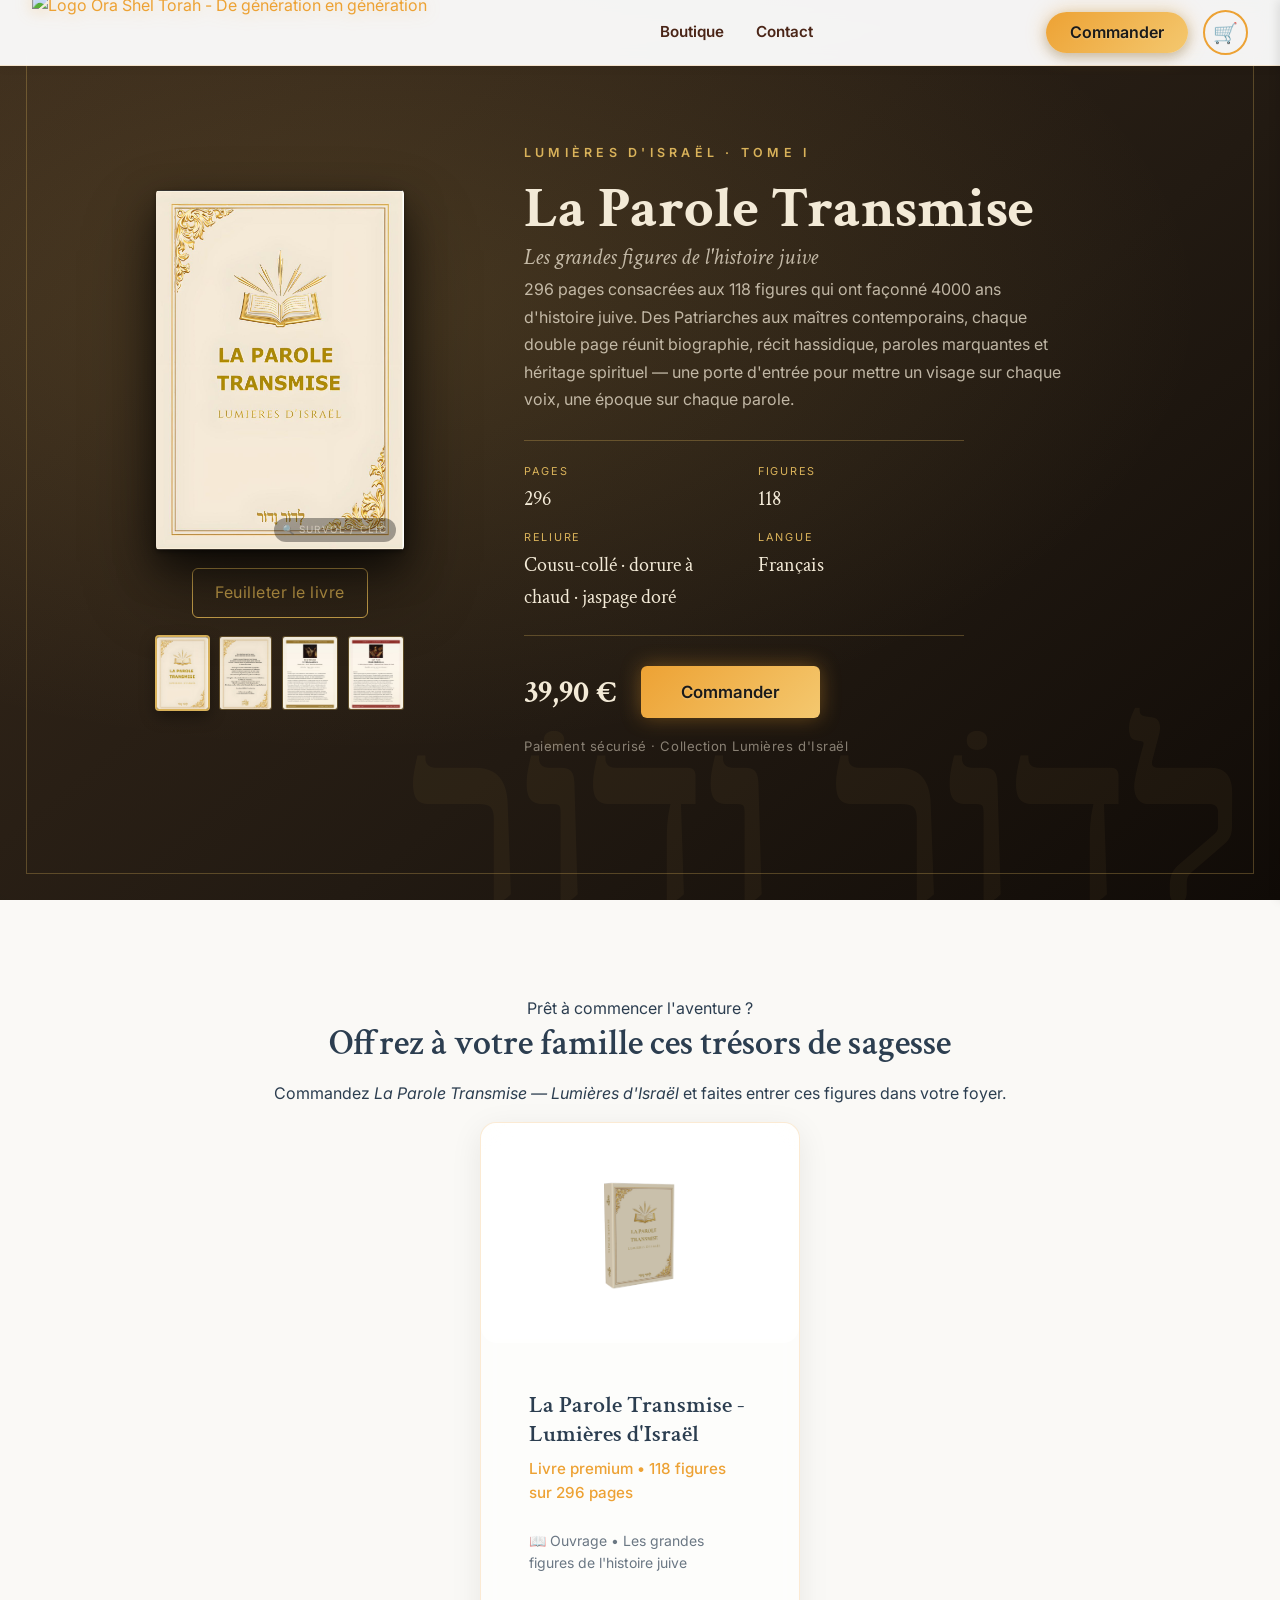
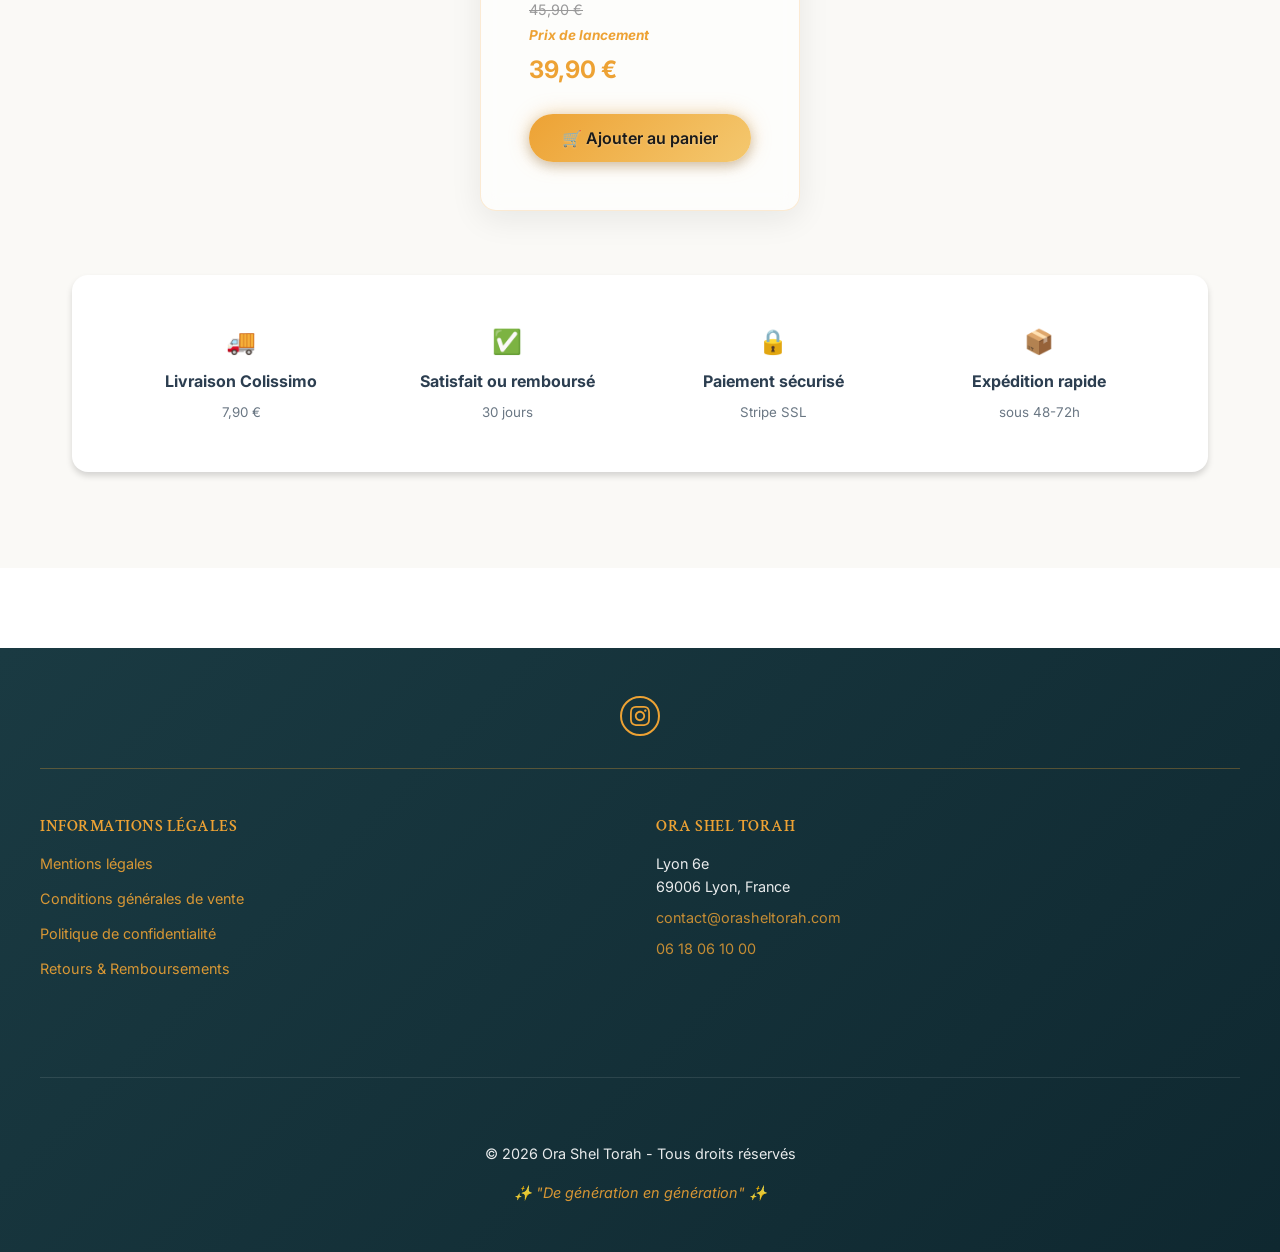
==== commit 03fa51b3: "animation" ====
--- a/index.html
+++ b/index.html
@@ -349,6 +349,7 @@
             <div class="loupe"></div>
             <span class="zoom-hint">🔍 Survol / clic</span>
           </div>
+          <button type="button" class="btn-feuilleter" data-feuilleter>Feuilleter le livre</button>
           <div class="thumbs">
             <button type="button" class="thumb active" data-src="images/gabarit/pt_recto.jpg"><img src="images/gabarit/pt_recto.jpg" alt="Recto"></button>
             <button type="button" class="thumb" data-src="images/gabarit/pt_verso.jpg"><img src="images/gabarit/pt_verso.jpg" alt="Verso"></button>
@@ -625,5 +626,6 @@
     <script src="js/cart-stripe.js?v=20260313" defer></script>
     <script src="js/interactions.js?v=20260313" defer></script>
     <script defer src="js/gabarit.js"></script>
+    <script defer src="js/feuilleter.js"></script>
 </body>
 </html>
--- a/css/responsive.css
+++ b/css/responsive.css
@@ -390,7 +390,7 @@
 
     /* Panier + Précommander : restent sur la première ligne */
     .site-header .header-actions {
-        display: flex !important;
+        display: none !important;
         align-items: center !important;
         gap: 8px !important;
         flex-shrink: 0 !important;
@@ -399,7 +399,7 @@
 
     /* Liens de navigation : colonne pleine largeur sous le logo */
     .site-header .header-nav {
-        display: flex !important;
+        display: none !important;
         flex-direction: column !important;
         align-items: flex-start !important;
         flex-basis: 100% !important;
@@ -420,12 +420,14 @@
 
     /* Menu burger / panneau latéral : inutiles si la nav est dans le header */
     .site-header .burger-menu {
+        display: flex !important;
+    }
+
+    .mobile-nav {
         display: none !important;
     }
-
-    .mobile-nav,
     .mobile-nav.active {
-        display: none !important;
+        display: block !important;
     }
     
     /* Cart icon */
@@ -855,3 +857,8 @@
 /* ============================================================
    FIN DU FICHIER
    ============================================================ */
+
+.btn-feuilleter{display:inline-flex;align-items:center;padding:.7em 1.4em;
+border:1px solid #c9a24b;border-radius:6px;background:transparent;color:#c9a24b;
+font:inherit;letter-spacing:.03em;cursor:pointer;transition:all .2s;}
+.btn-feuilleter:hover{background:#c9a24b;color:#fff;}
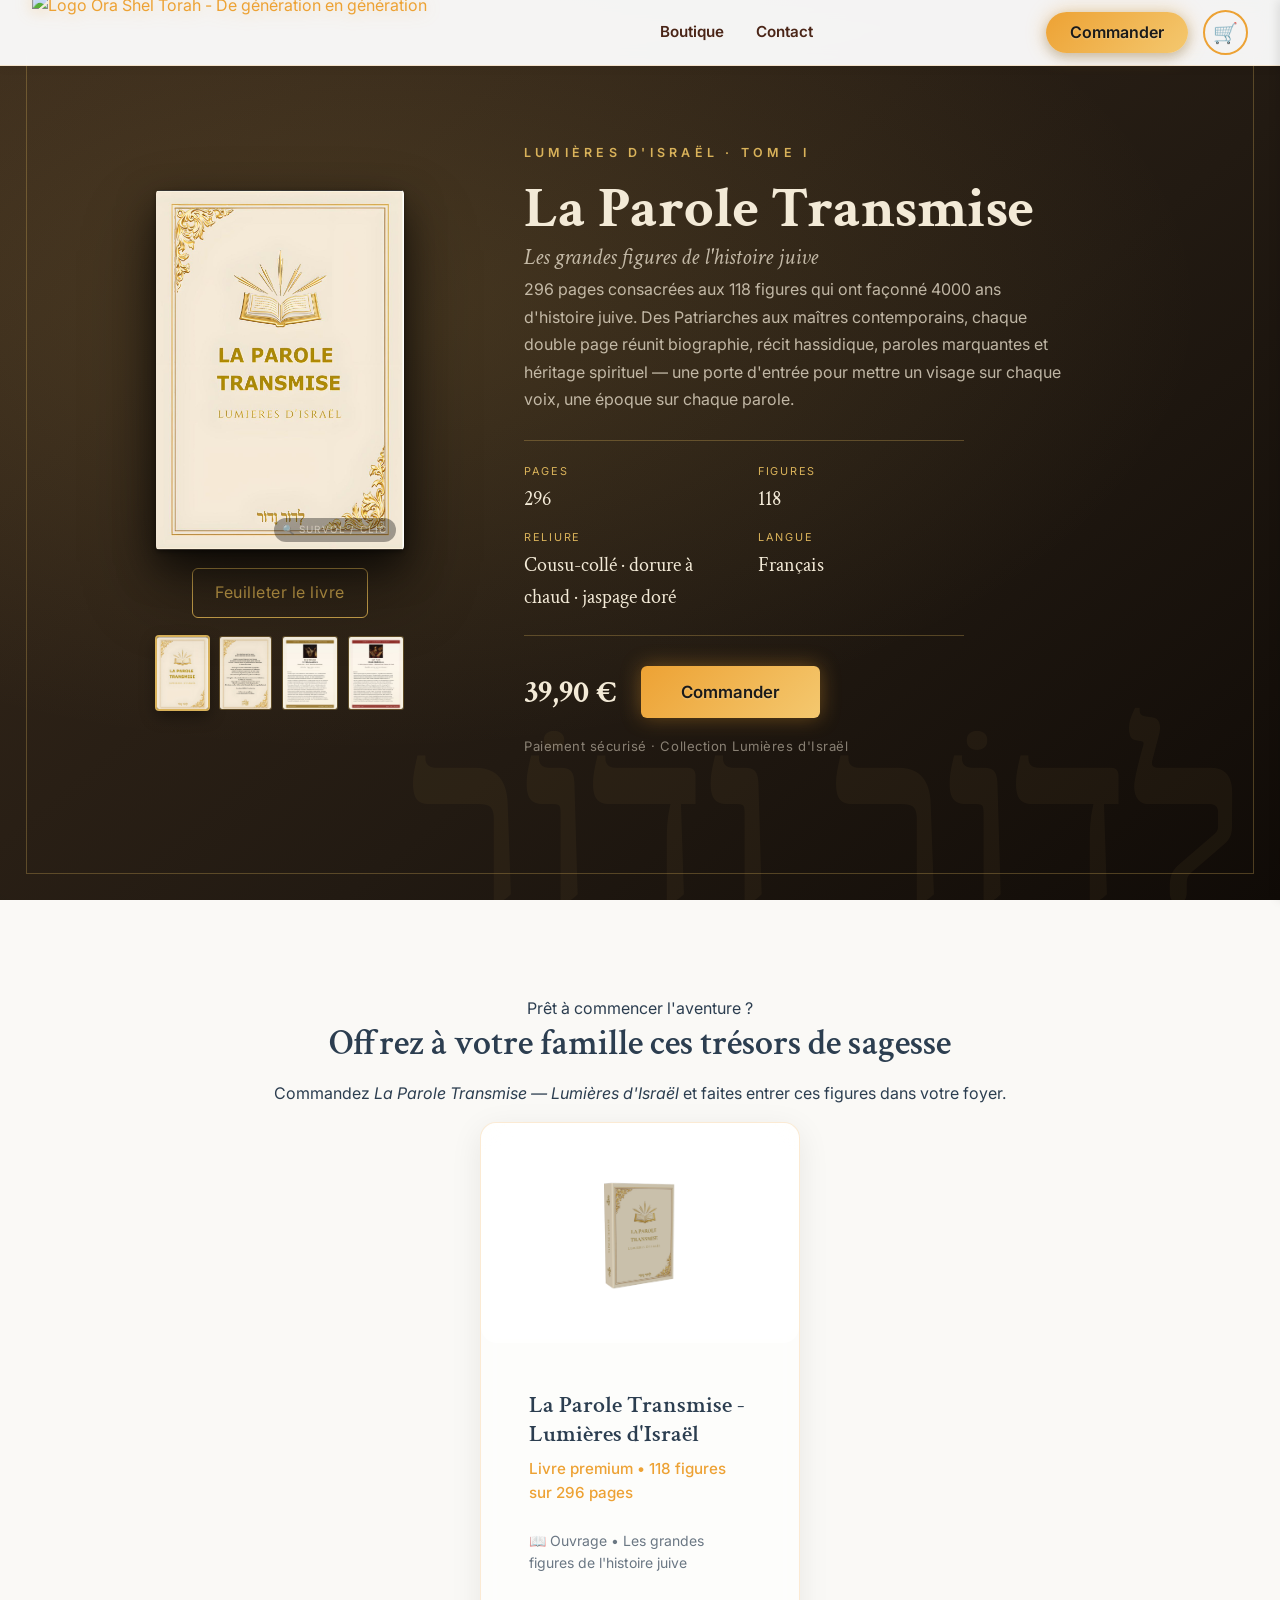
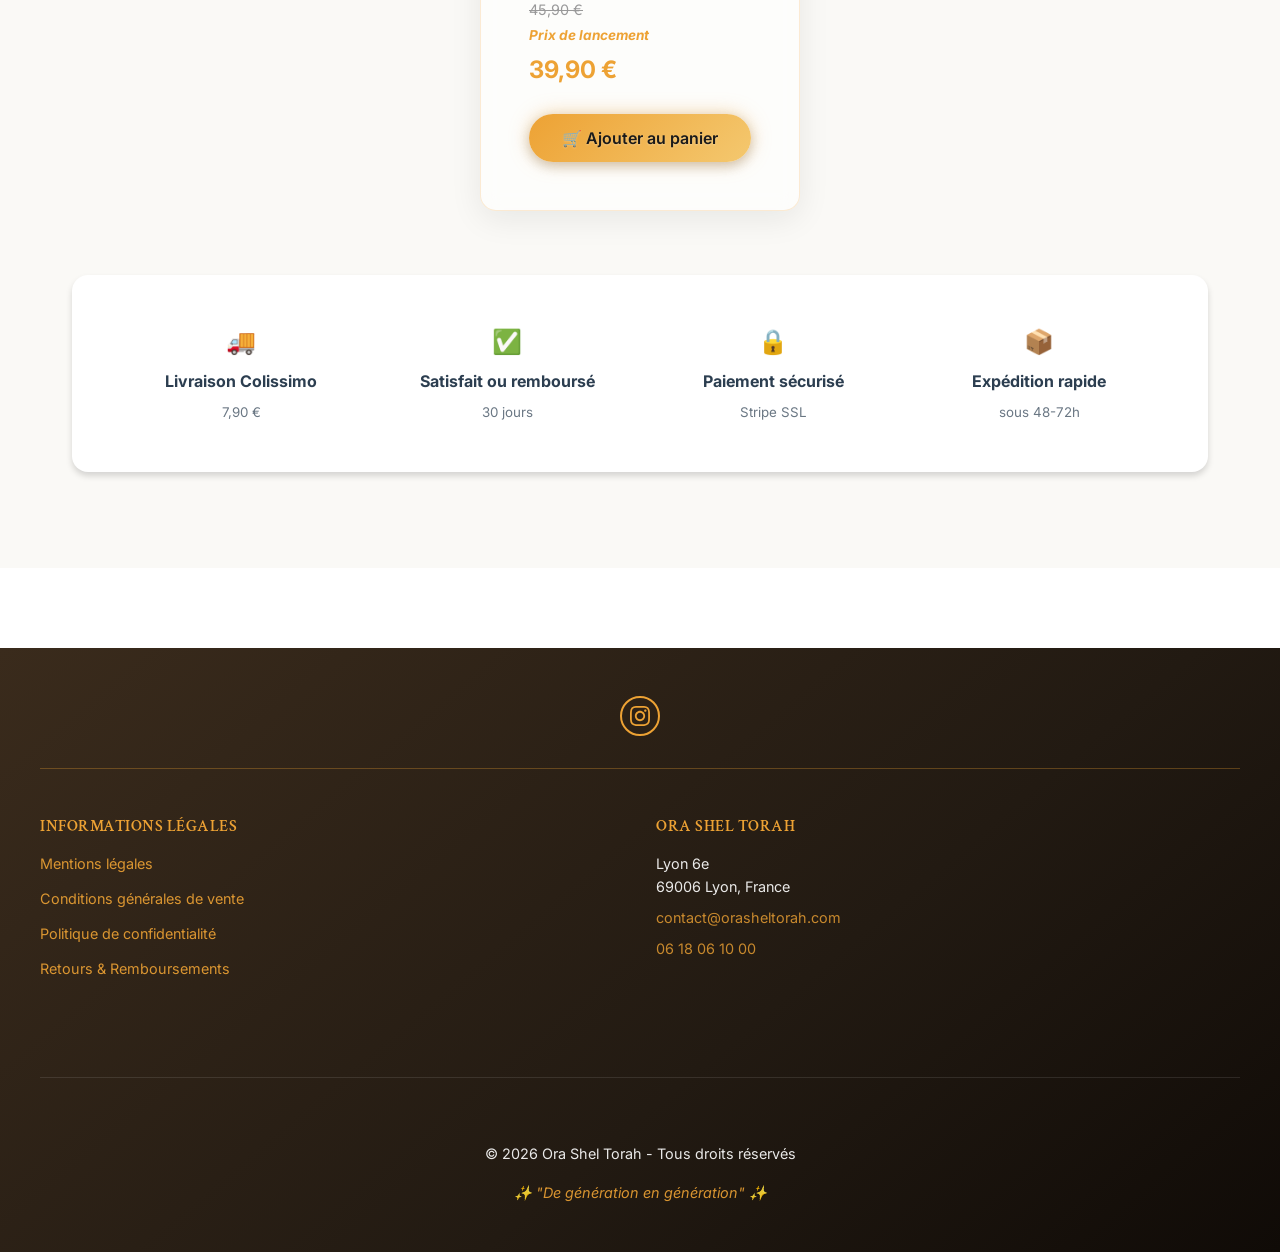
==== commit 80347a3d: "mise a jour point relay" ====
--- a/index.html
+++ b/index.html
@@ -349,7 +349,7 @@
             <div class="loupe"></div>
             <span class="zoom-hint">🔍 Survol / clic</span>
           </div>
-          <button type="button" class="btn-feuilleter" data-feuilleter>Feuilleter le livre</button>
+          <button type="button" class="btn-feuilleter" data-feuilleter data-pages="24">Feuilleter le livre</button>
           <div class="thumbs">
             <button type="button" class="thumb active" data-src="images/gabarit/pt_recto.jpg"><img src="images/gabarit/pt_recto.jpg" alt="Recto"></button>
             <button type="button" class="thumb" data-src="images/gabarit/pt_verso.jpg"><img src="images/gabarit/pt_verso.jpg" alt="Verso"></button>
@@ -623,7 +623,7 @@
     <script src="js/animations.js?v=20260313"></script>
 
     <!-- Code Panier Minimal -->
-    <script src="js/cart-stripe.js?v=20260313" defer></script>
+    <script src="js/cart-stripe.js?v=20260715" defer></script>
     <script src="js/interactions.js?v=20260313" defer></script>
     <script defer src="js/gabarit.js"></script>
     <script defer src="js/feuilleter.js"></script>
--- a/css/main.css
+++ b/css/main.css
@@ -694,7 +694,13 @@
   }
 
   .header-actions {
-    display: none; /* Afficher dans le menu burger */
+    display: flex;
+    align-items: center;
+    gap: 8px;
+  }
+
+  .header-actions .btn-precommander {
+    display: none;
   }
 
   .burger-menu {
--- a/css/responsive.css
+++ b/css/responsive.css
@@ -388,13 +388,17 @@
         min-width: 0;
     }
 
-    /* Panier + Précommander : restent sur la première ligne */
+    /* Panier visible sur mobile ; Précommander reste dans le menu burger */
     .site-header .header-actions {
-        display: none !important;
+        display: flex !important;
         align-items: center !important;
         gap: 8px !important;
         flex-shrink: 0 !important;
         order: 2;
+    }
+
+    .site-header .header-actions .btn-precommander {
+        display: none !important;
     }
 
     /* Liens de navigation : colonne pleine largeur sous le logo */
@@ -862,3 +866,8 @@
 border:1px solid #c9a24b;border-radius:6px;background:transparent;color:#c9a24b;
 font:inherit;letter-spacing:.03em;cursor:pointer;transition:all .2s;}
 .btn-feuilleter:hover{background:#c9a24b;color:#fff;}
+
+/* === Footer assorti au fond du hero (PT — marron) === */
+#main-footer {
+  background: linear-gradient(140deg, #3a2b1c 0%, #221a12 60%, #100b07 100%);
+}
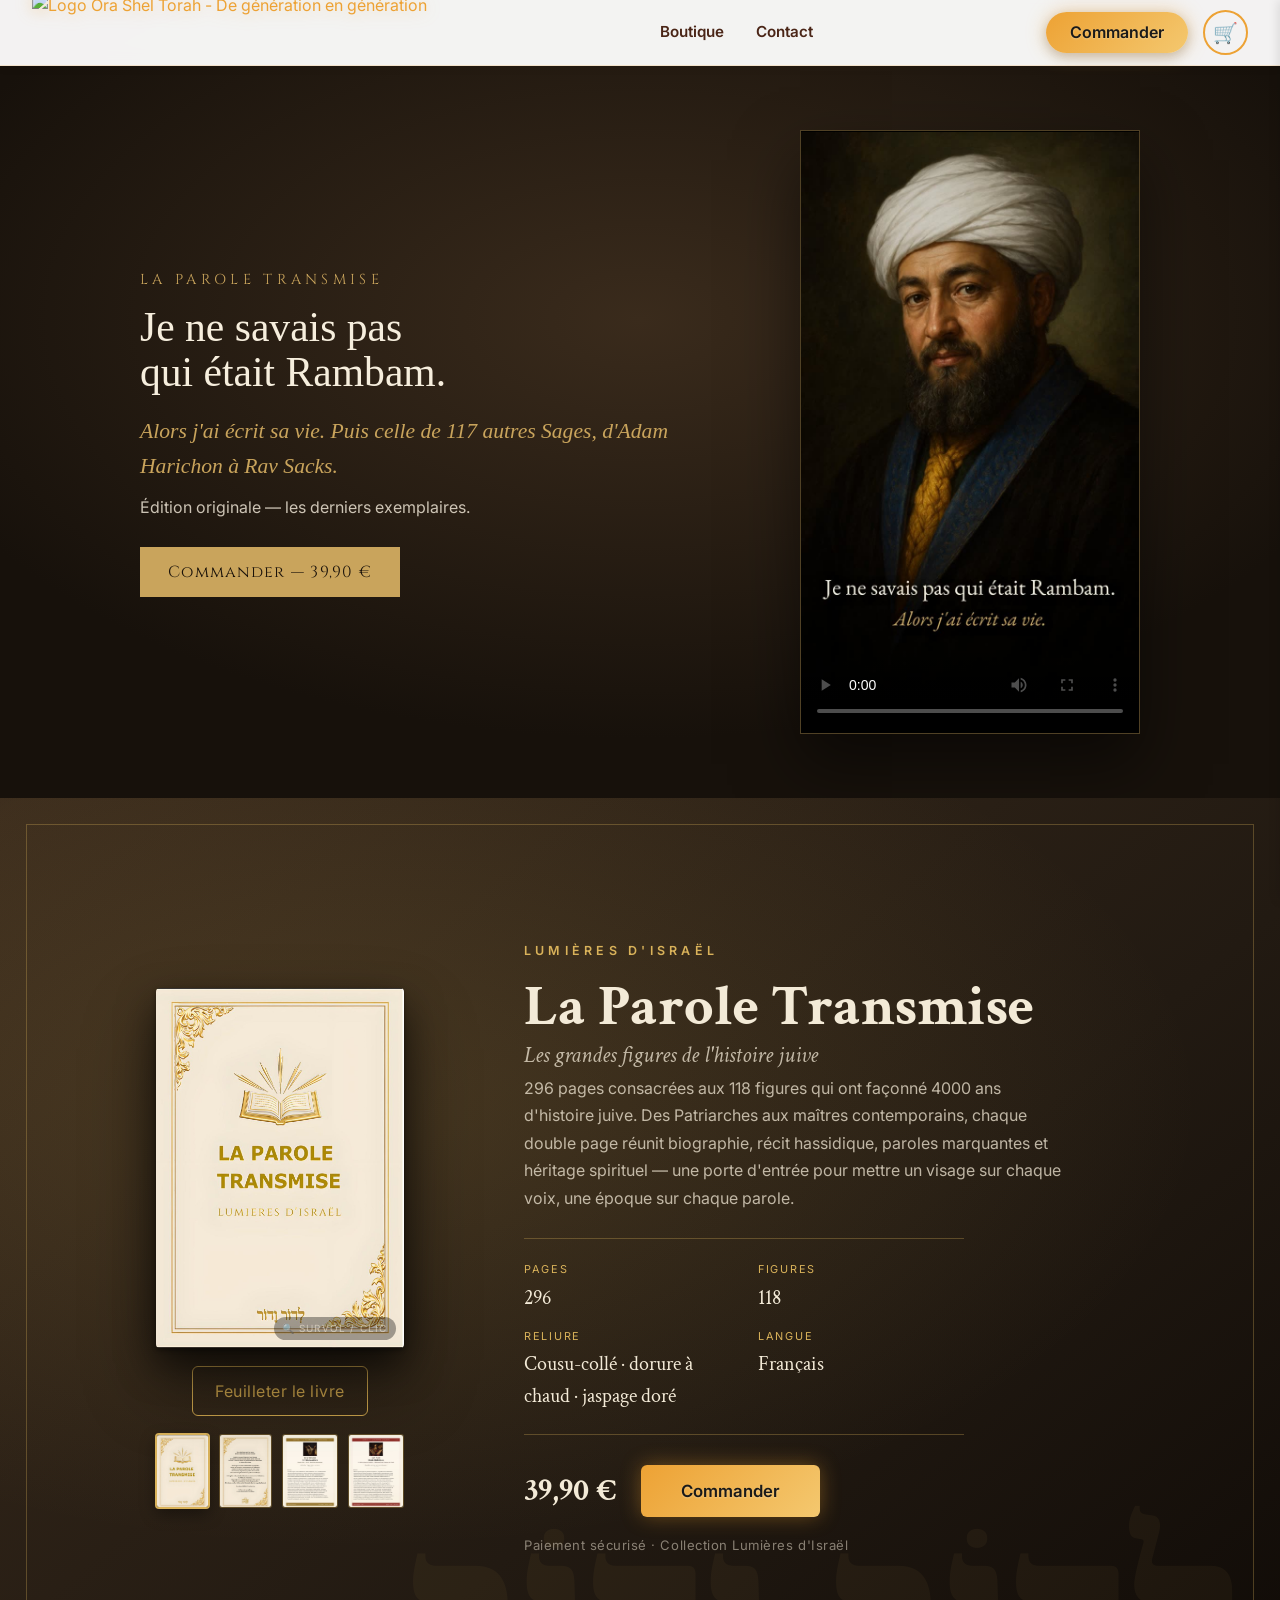
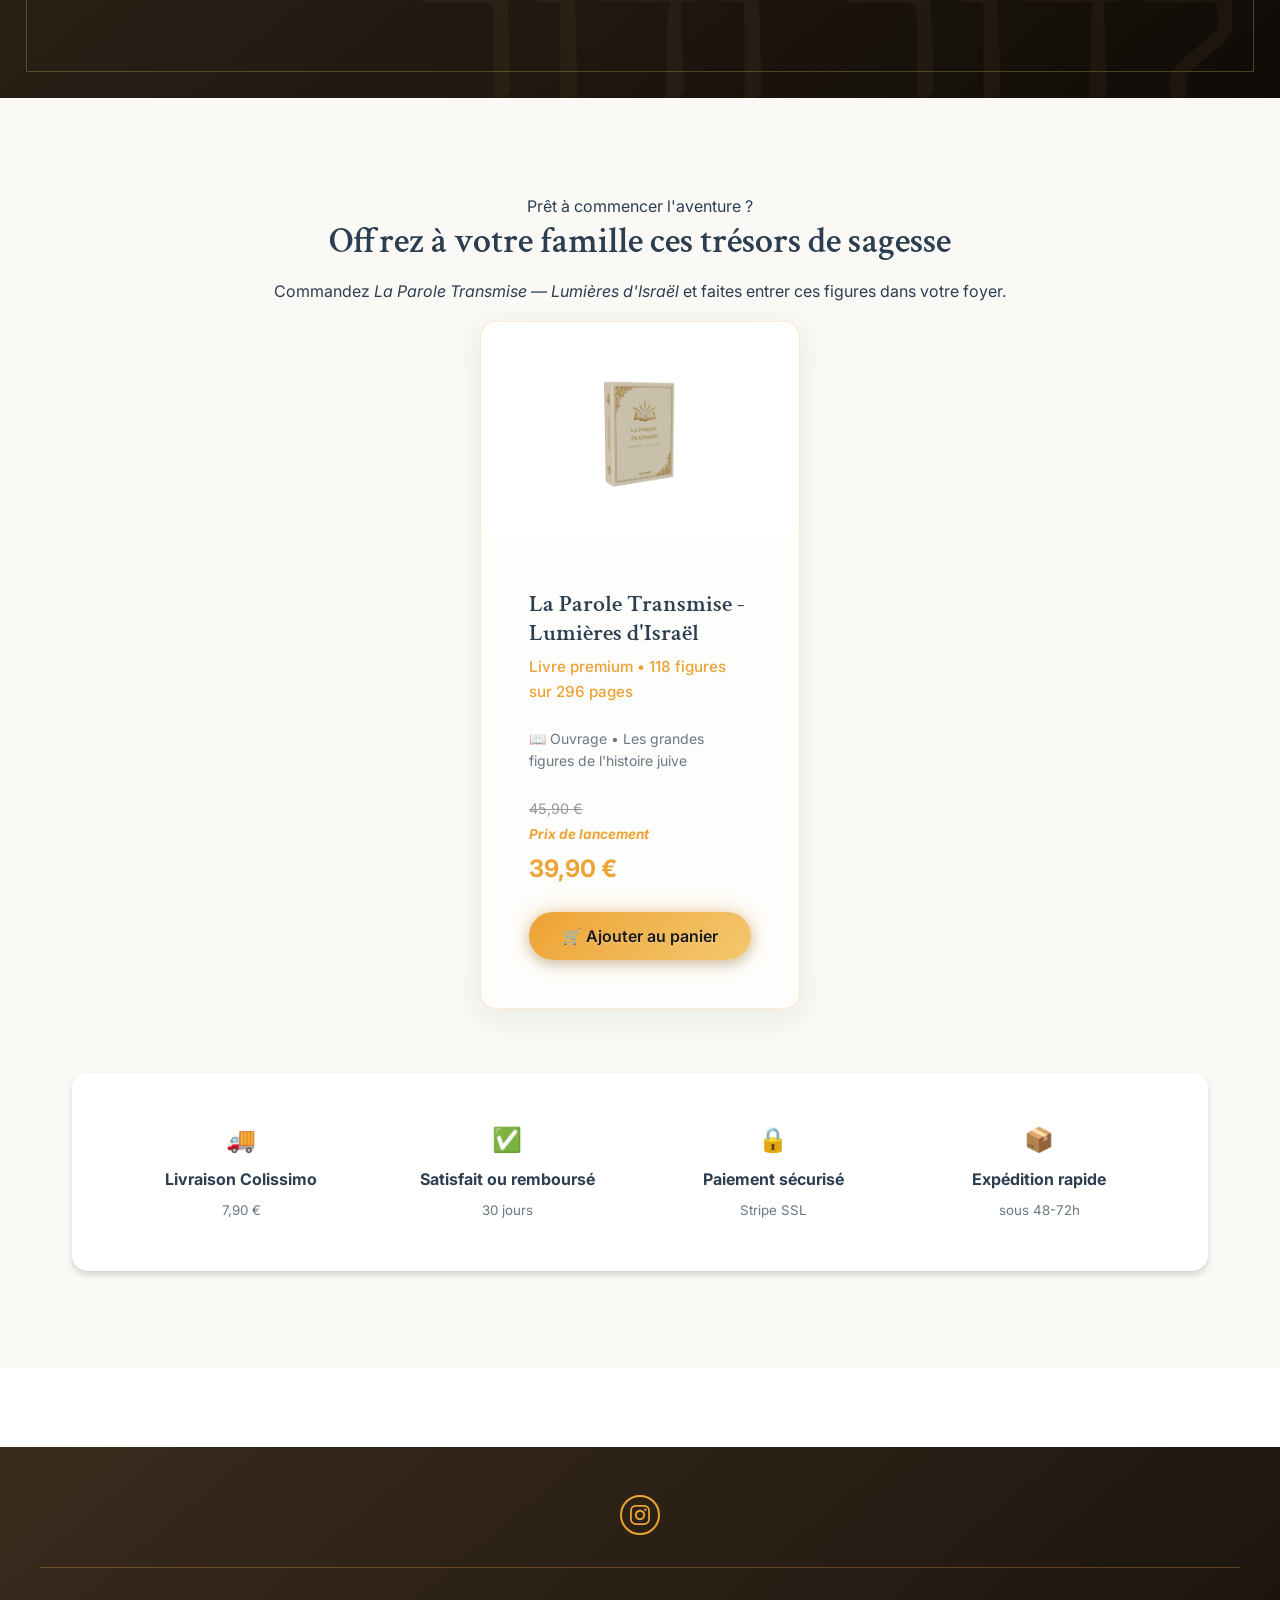
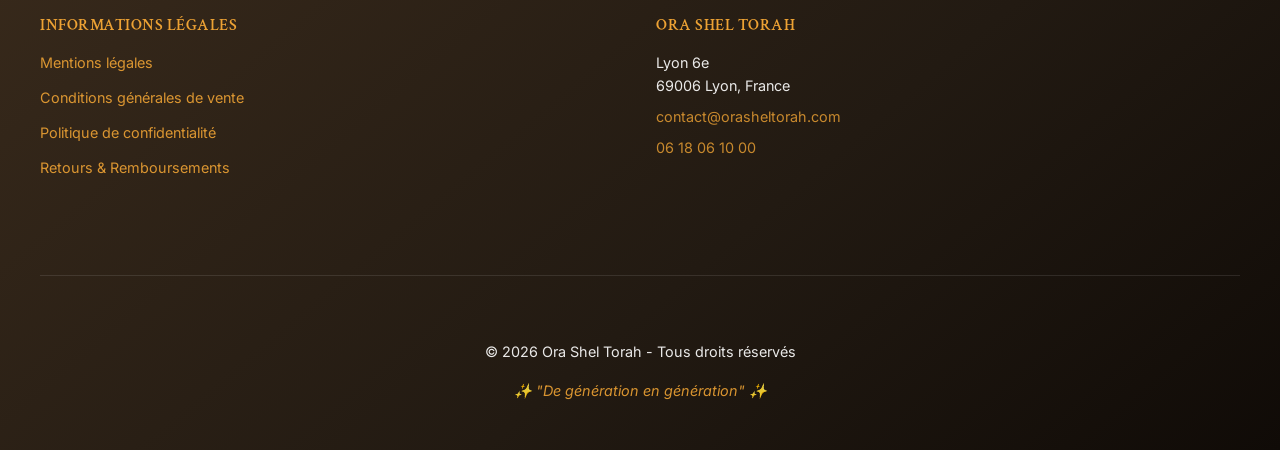
==== commit 646ce54d: "video" ====
--- a/index.html
+++ b/index.html
@@ -339,6 +339,39 @@
     </nav>
 
     <!-- HERO BIS - La Parole Transmise - Lumières d'Israël (gabarit) -->
+    <section id="video-lpt" class="video-lpt" aria-label="Vidéo : La Parole Transmise">
+      <div class="video-lpt__inner">
+        <div class="video-lpt__texte">
+          <p class="video-lpt__kicker">La Parole Transmise</p>
+          <h2 class="video-lpt__titre">Je ne savais pas<br>qui était Rambam.</h2>
+          <p class="video-lpt__question">Alors j'ai écrit sa vie. Puis celle de 117 autres Sages, d'Adam Harichon à Rav Sacks.</p>
+          <p class="video-lpt__reponse">Édition originale — les derniers exemplaires.</p>
+          <button type="button" class="video-lpt__cta" data-scroll-to="boutique">Commander — 39,90 €</button>
+        </div>
+        <video class="video-lpt__player" controls playsinline preload="metadata" poster="videos/lpt-rambam-poster.jpg">
+          <source src="videos/lpt-rambam.mp4" type="video/mp4">
+        </video>
+      </div>
+    </section>
+    <style>
+      .video-lpt { background: radial-gradient(ellipse 80% 70% at 50% 40%, #3a2b1c 0%, #17110b 75%); padding: 130px 24px 64px; color: #F6EEDD; }
+      .video-lpt__inner { max-width: 1000px; margin: 0 auto; display: flex; align-items: center; gap: 56px; }
+      .video-lpt__texte { flex: 1; }
+      .video-lpt__kicker { font-family: 'Cinzel', serif; letter-spacing: .3em; color: #C9A45C; font-size: .9rem; margin: 0 0 14px; text-transform: uppercase; }
+      .video-lpt__titre { font-family: 'Cormorant Garamond', 'EB Garamond', serif; font-weight: 500; font-size: 2.6rem; line-height: 1.1; margin: 0 0 18px; color: #F6EEDD; }
+      .video-lpt__question { font-family: 'Cormorant Garamond', serif; font-style: italic; font-size: 1.35rem; color: #C9A45C; margin: 0 0 12px; }
+      .video-lpt__reponse { font-size: 1rem; color: rgba(246,238,221,.8); margin: 0 0 26px; }
+      .video-lpt__cta { font-family: 'Cinzel', serif; letter-spacing: .08em; font-size: 1rem; padding: 14px 28px; color: #1a120a; background: #C9A45C; border: 0; cursor: pointer; }
+      .video-lpt__cta:hover { background: #dbb873; }
+      .video-lpt__player { width: 340px; aspect-ratio: 9 / 16; background: #000; border: 1px solid rgba(201,164,92,.4); box-shadow: 0 30px 60px rgba(0,0,0,.5); flex-shrink: 0; }
+      @media (max-width: 760px) {
+        .video-lpt { padding: 96px 16px 44px; }
+        .video-lpt__inner { flex-direction: column-reverse; gap: 28px; text-align: center; }
+        .video-lpt__player { width: 100%; max-width: 360px; }
+        .video-lpt__titre { font-size: 2rem; }
+      }
+    </style>
+
     <section id="lumieres-israel" class="gabarit gabarit-pt">
       <div class="gabarit-bg"></div>
       <div class="gabarit-watermark">לְדוֹר וָדוֹר</div>
@@ -358,7 +391,7 @@
           </div>
         </div>
         <div class="gabarit-editorial">
-          <p class="collection-label">Lumières d'Israël · Tome I</p>
+          <p class="collection-label">Lumières d'Israël</p>
           <h2 class="gabarit-title">La Parole Transmise</h2>
           <p class="gabarit-subtitle">Les grandes figures de l'histoire juive</p>
           <p class="desc">296 pages consacrées aux 118 figures qui ont façonné 4000 ans d'histoire juive. Des Patriarches aux maîtres contemporains, chaque double page réunit biographie, récit hassidique, paroles marquantes et héritage spirituel — une porte d'entrée pour mettre un visage sur chaque voix, une époque sur chaque parole.</p>
